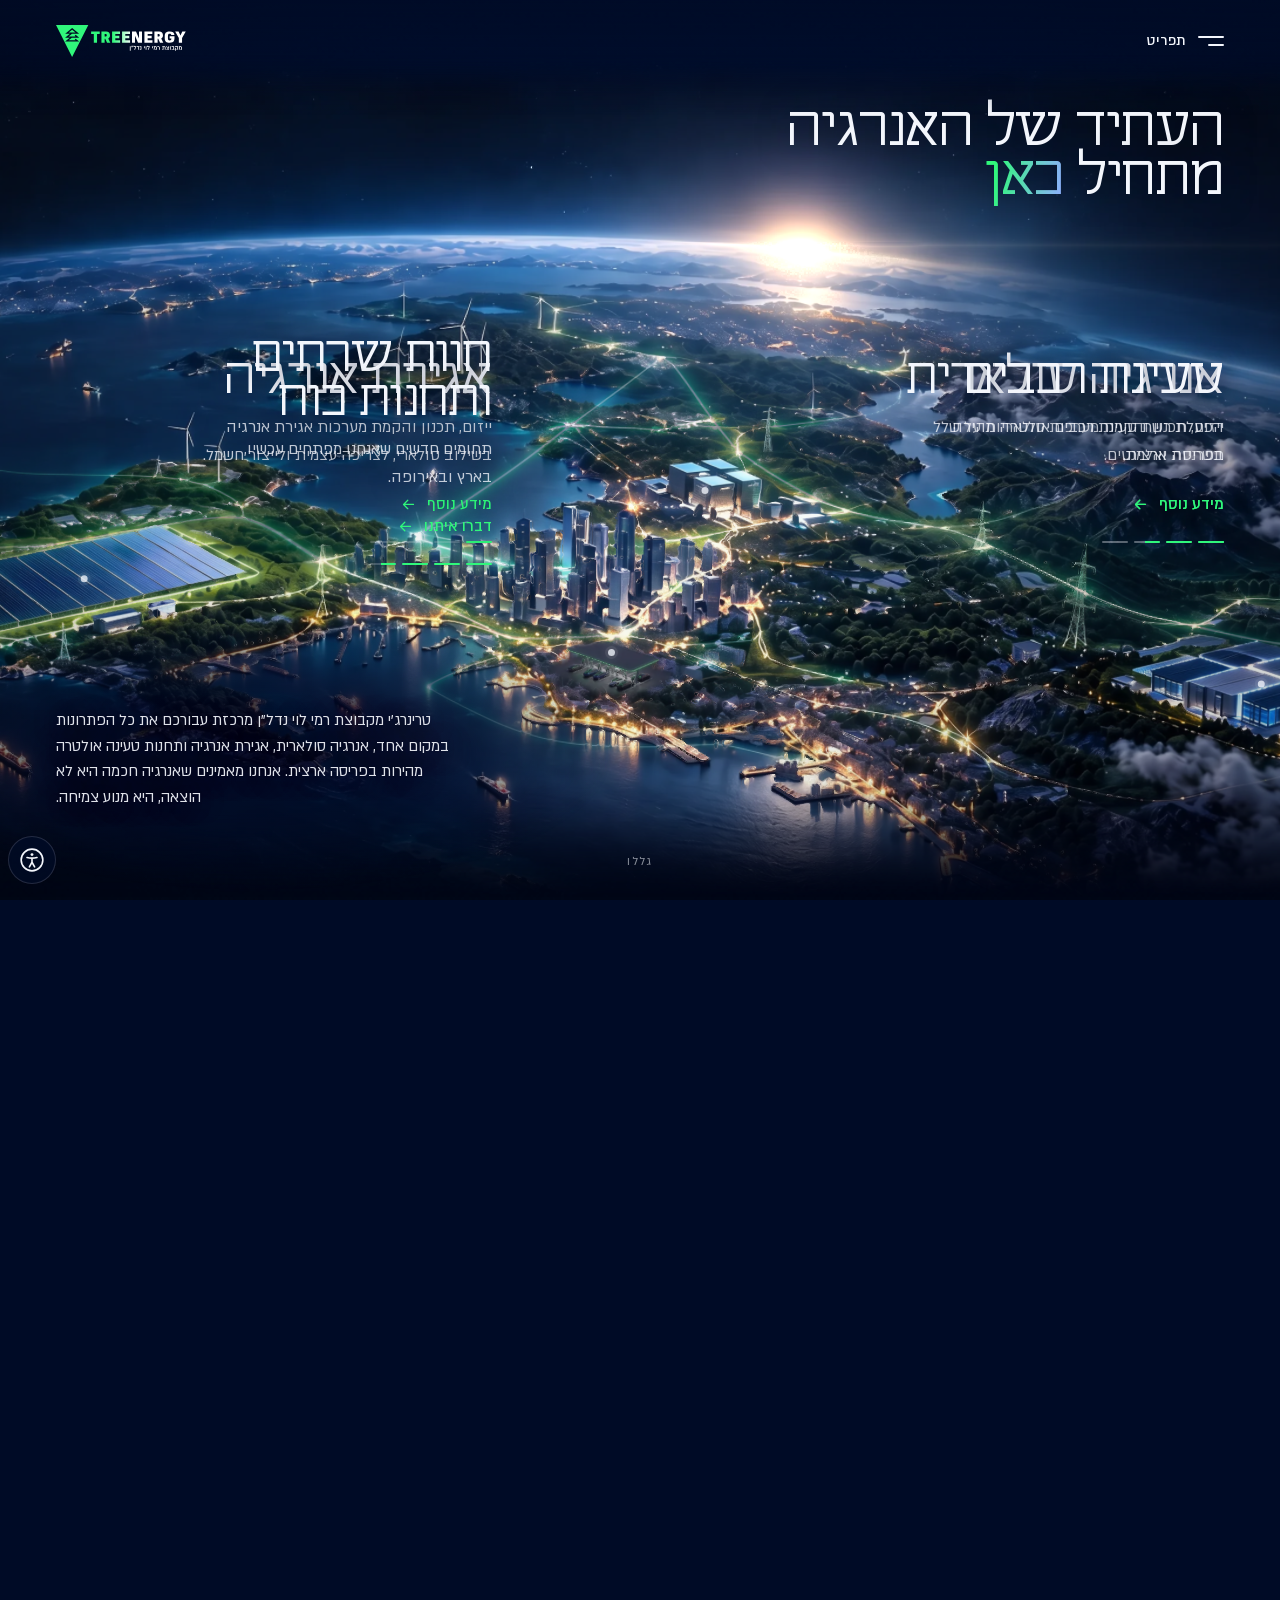
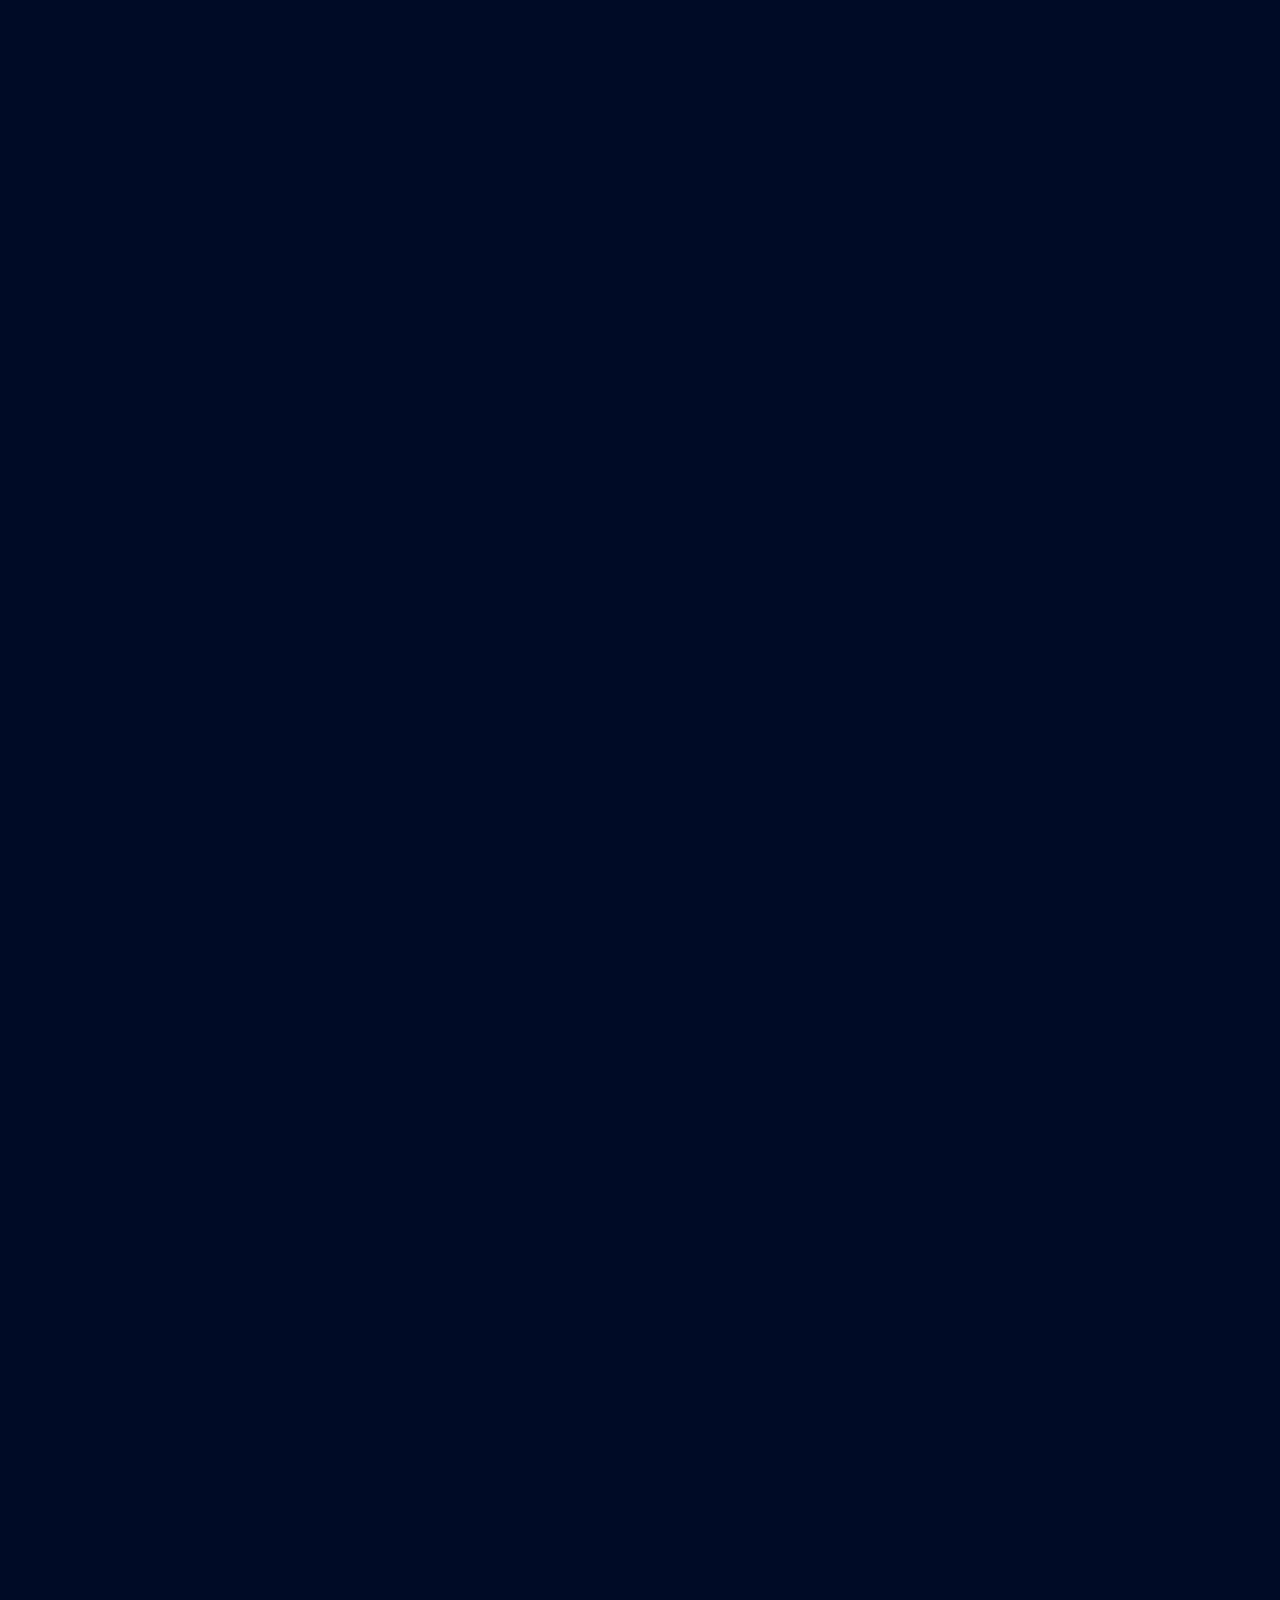
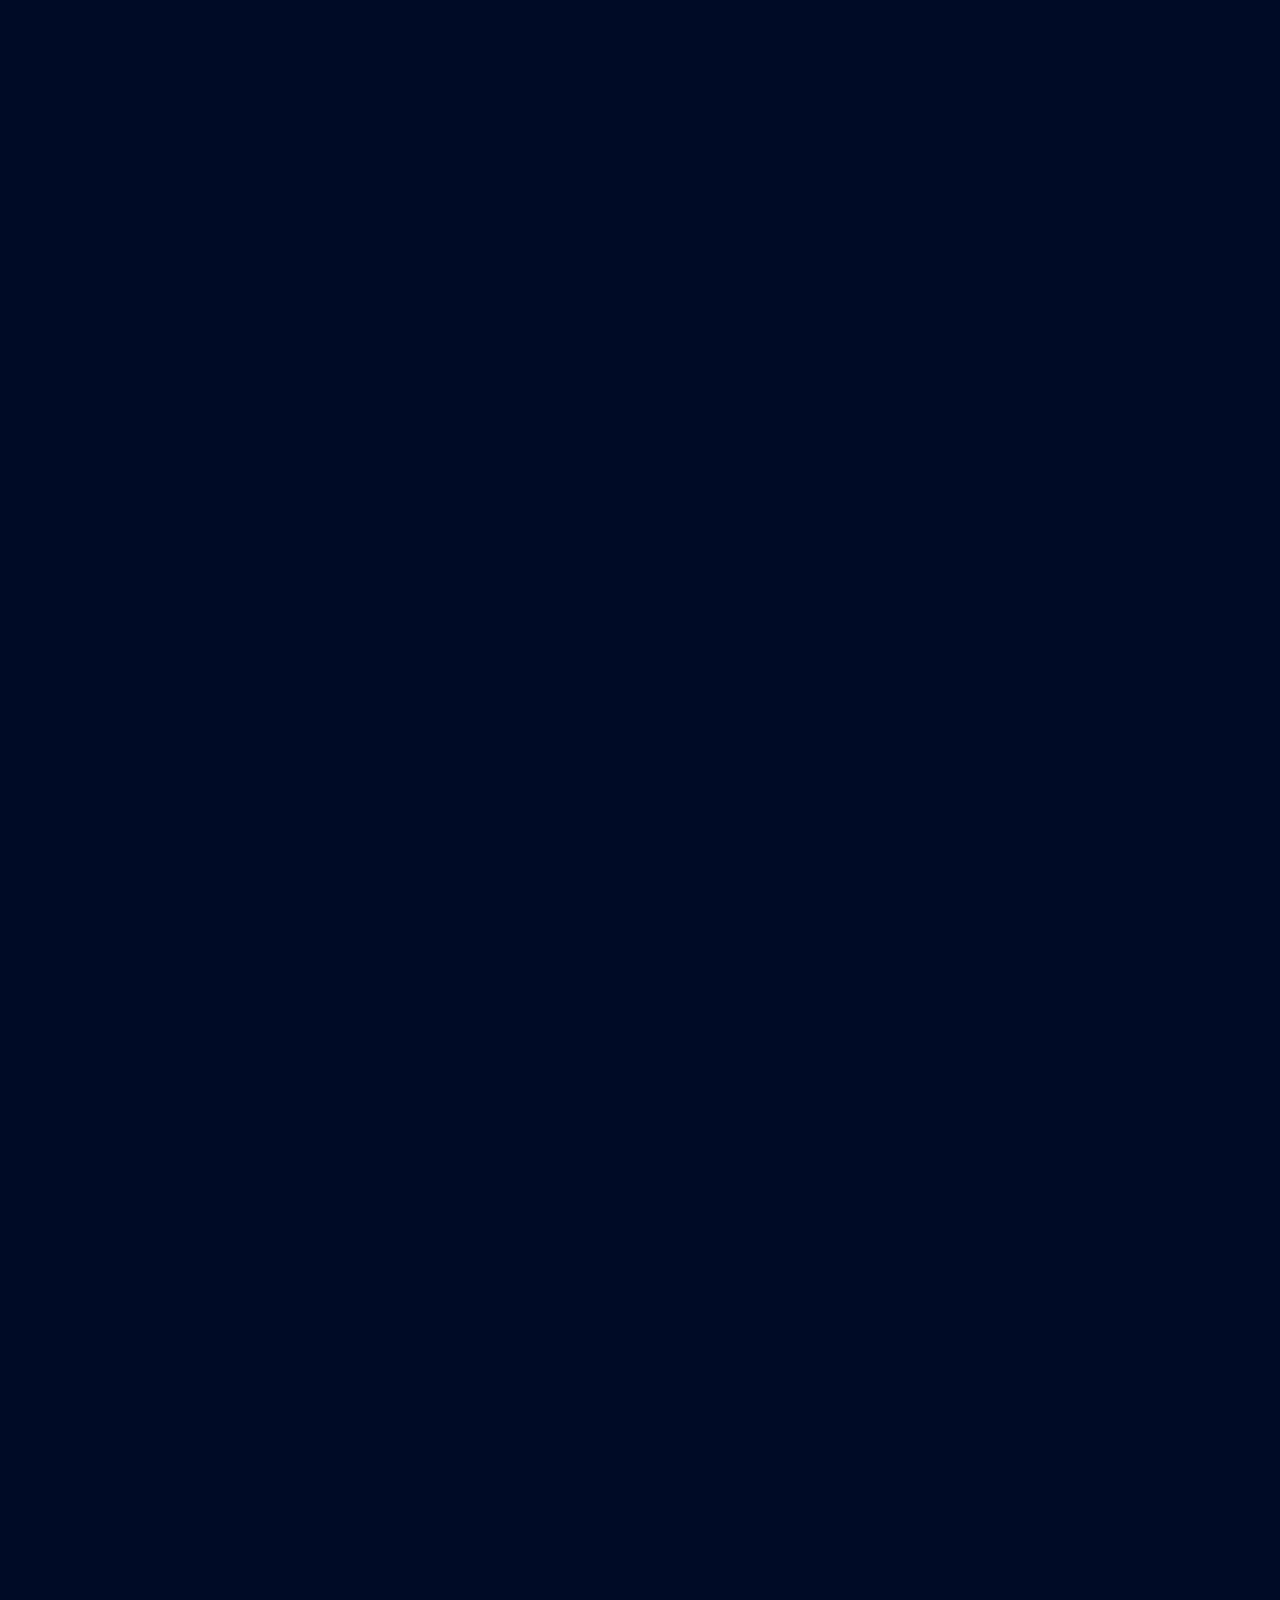
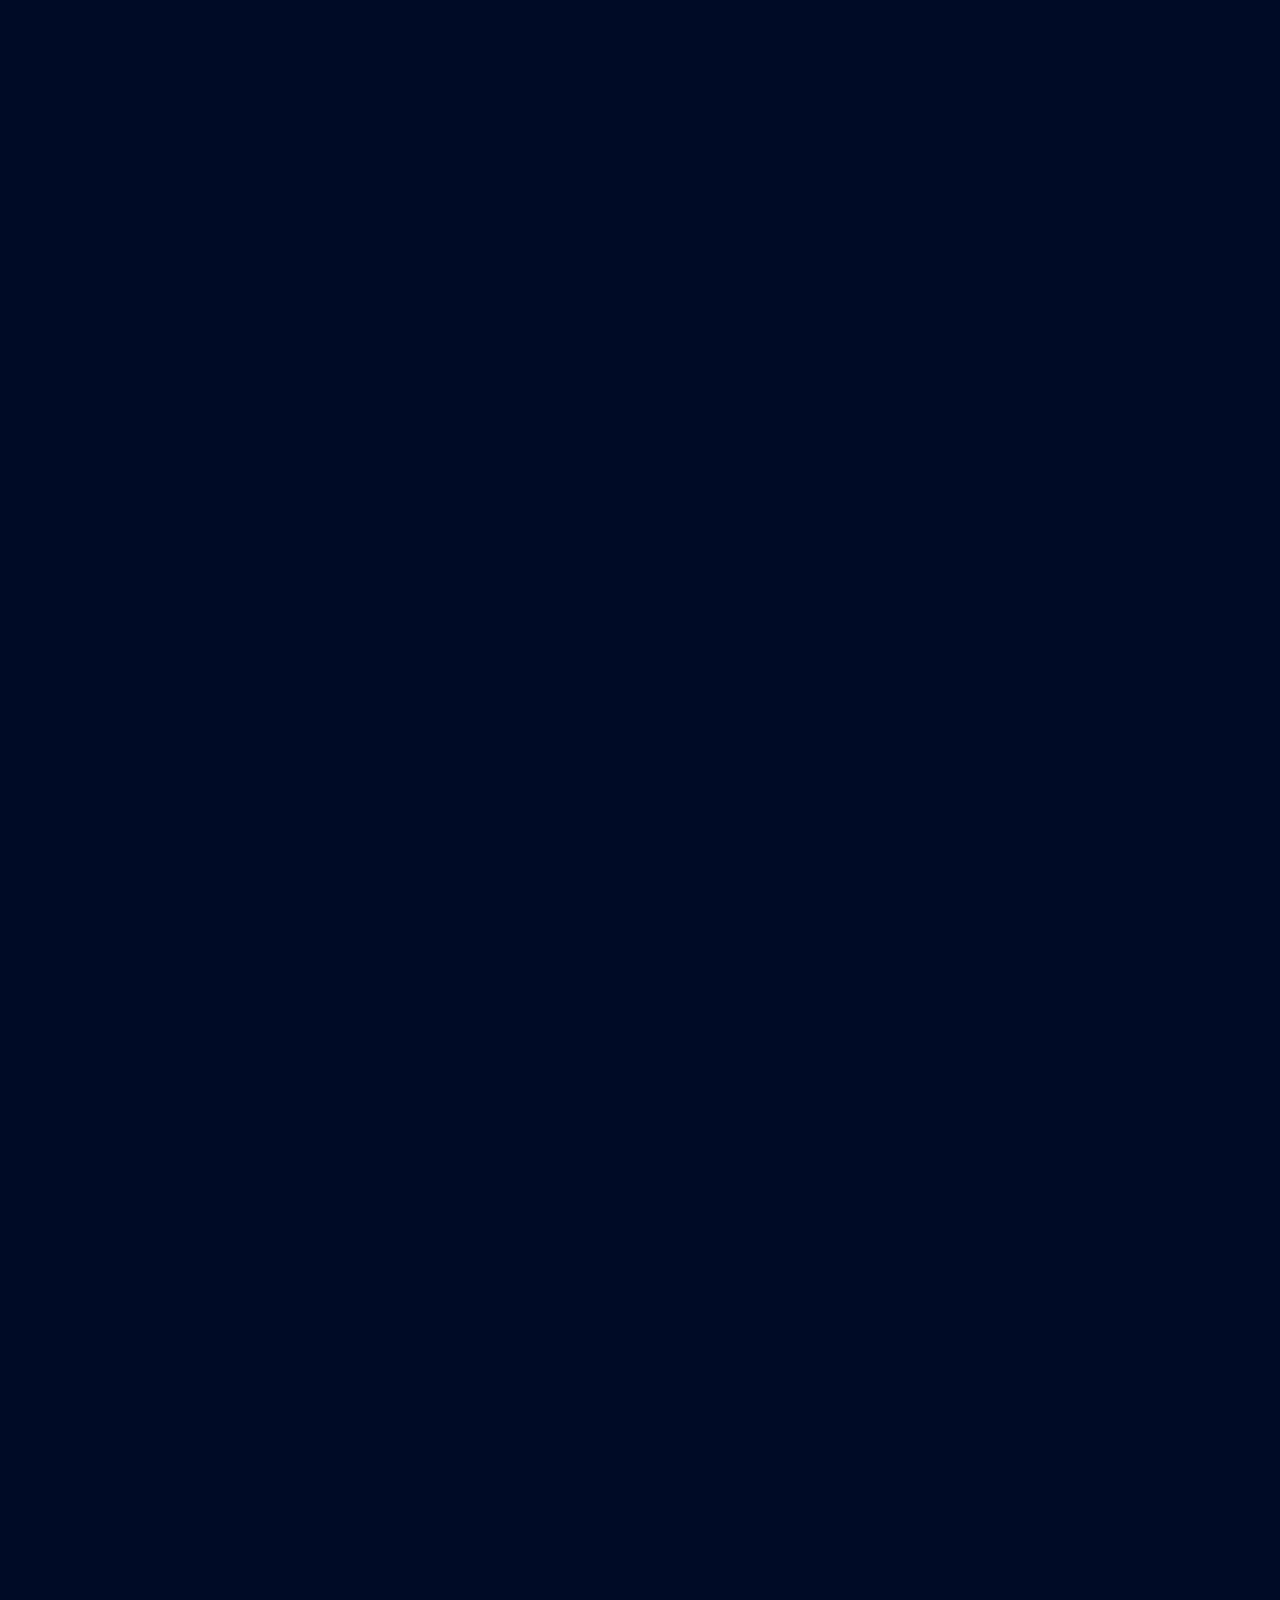
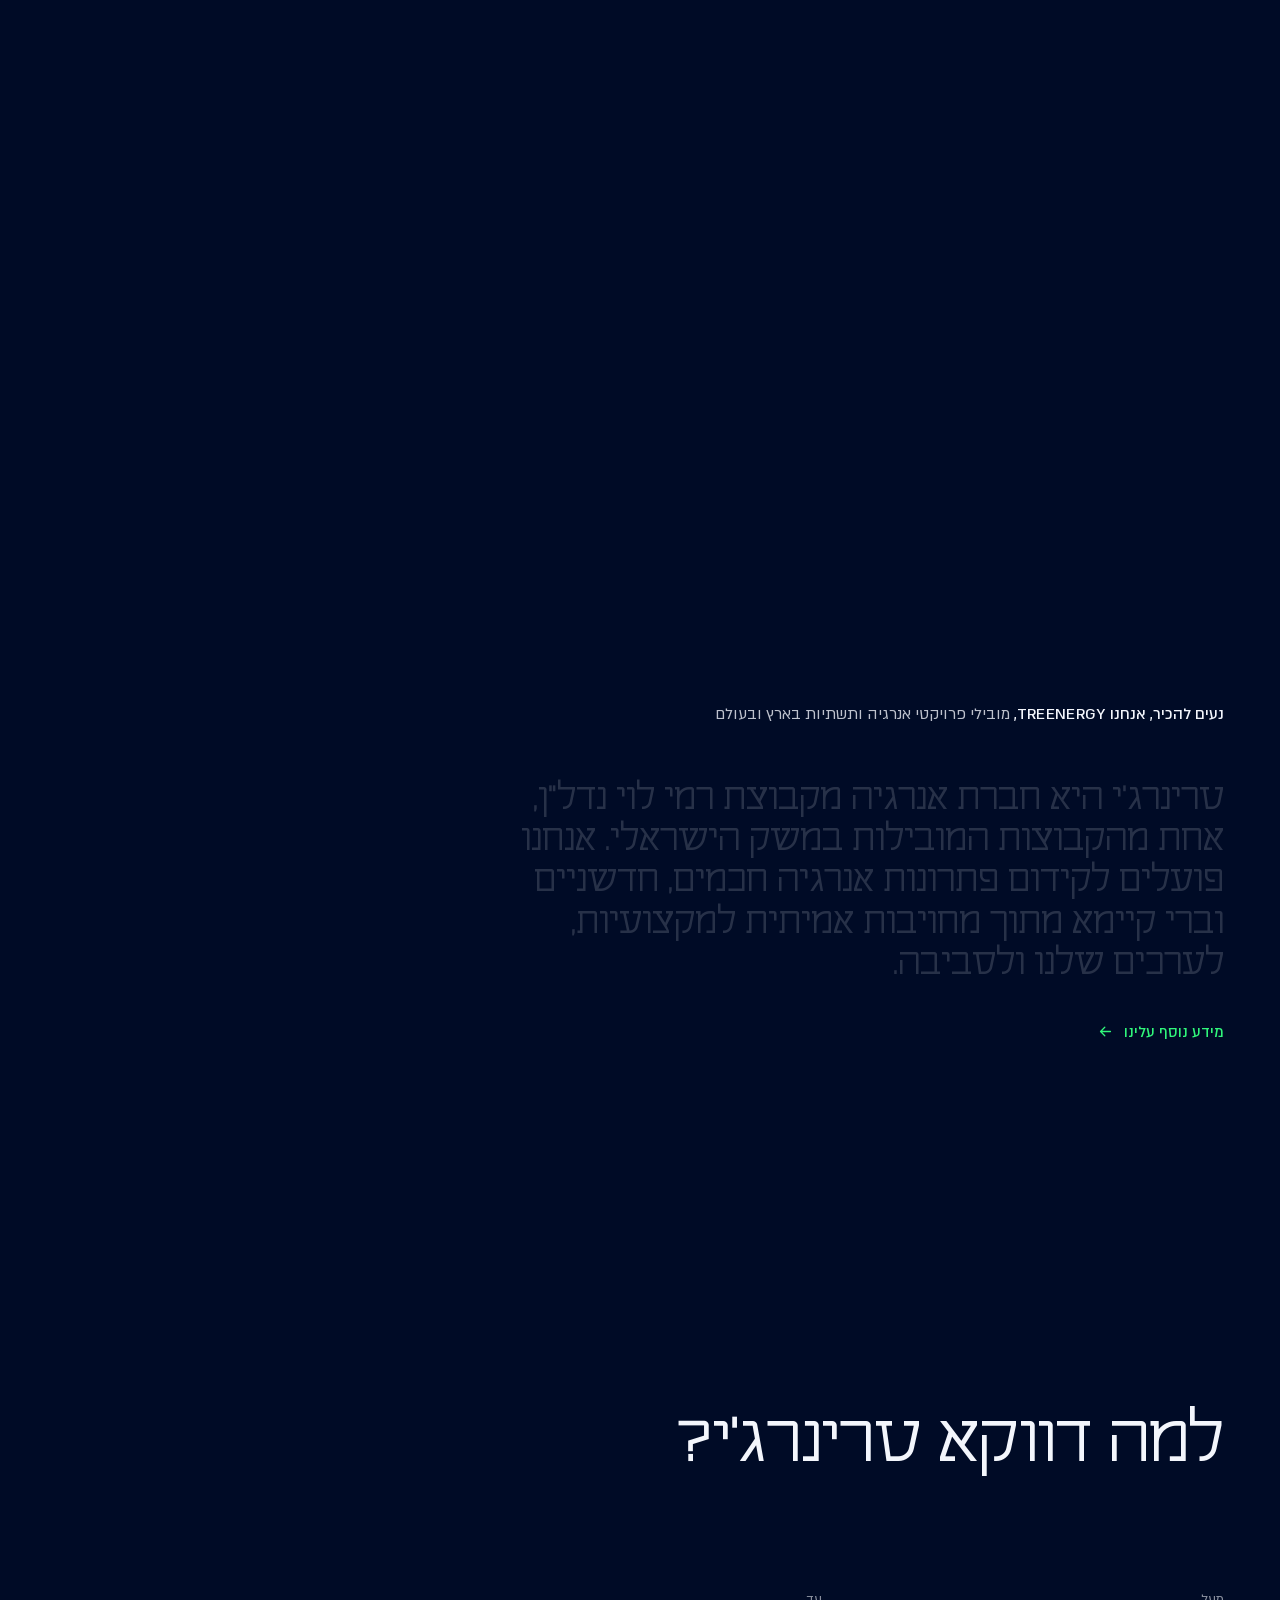
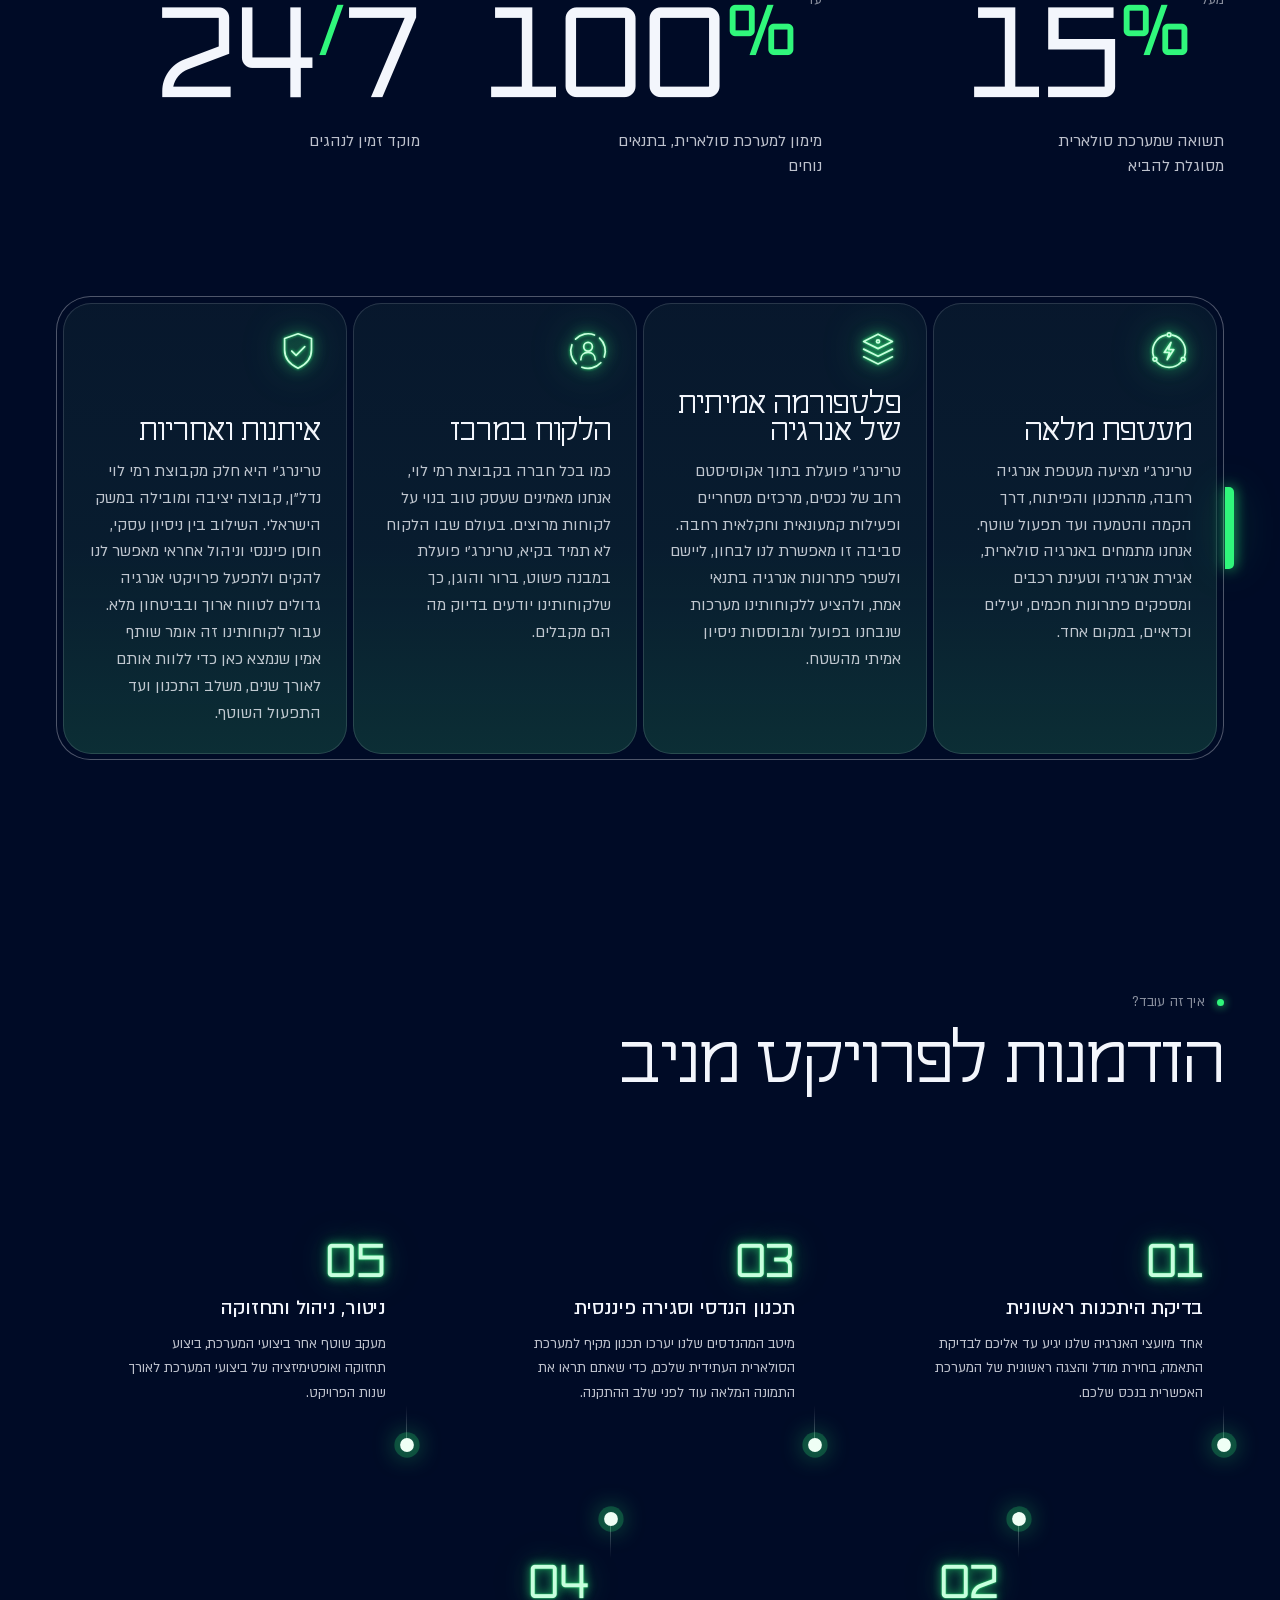
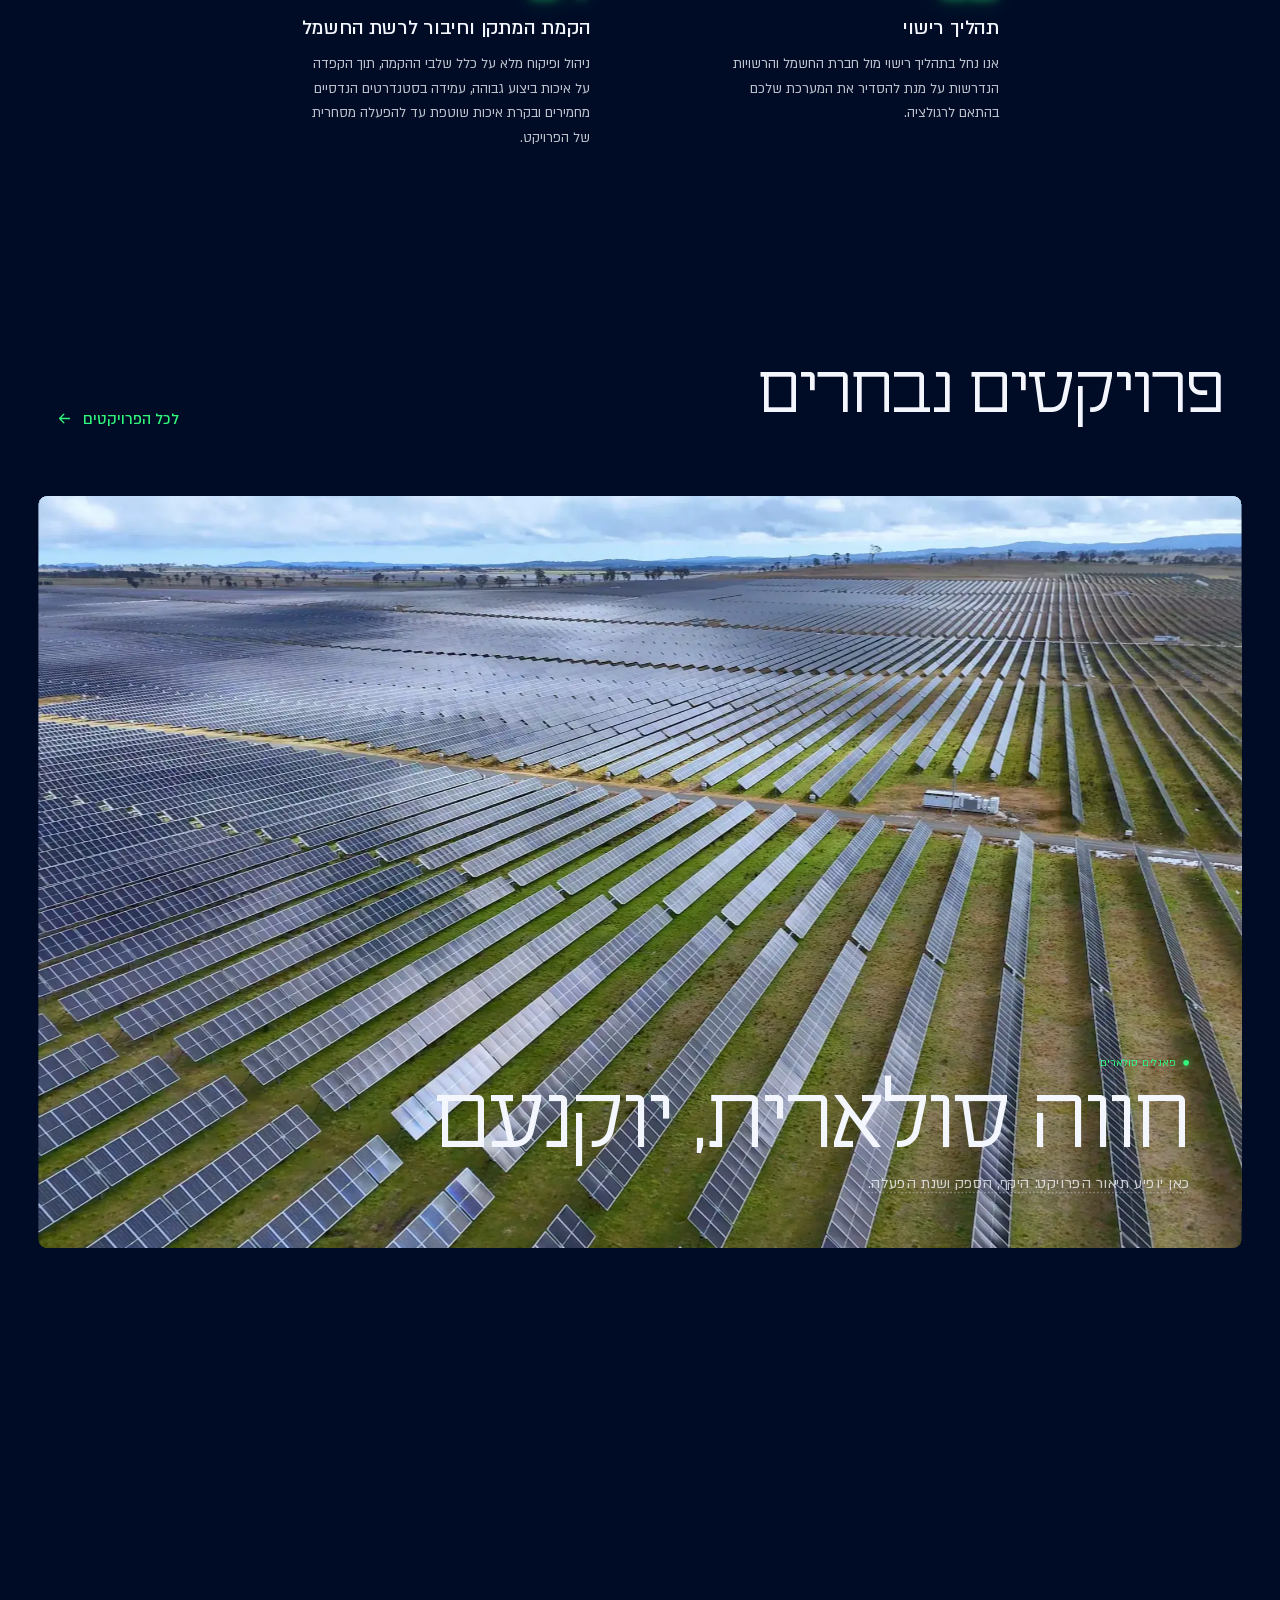
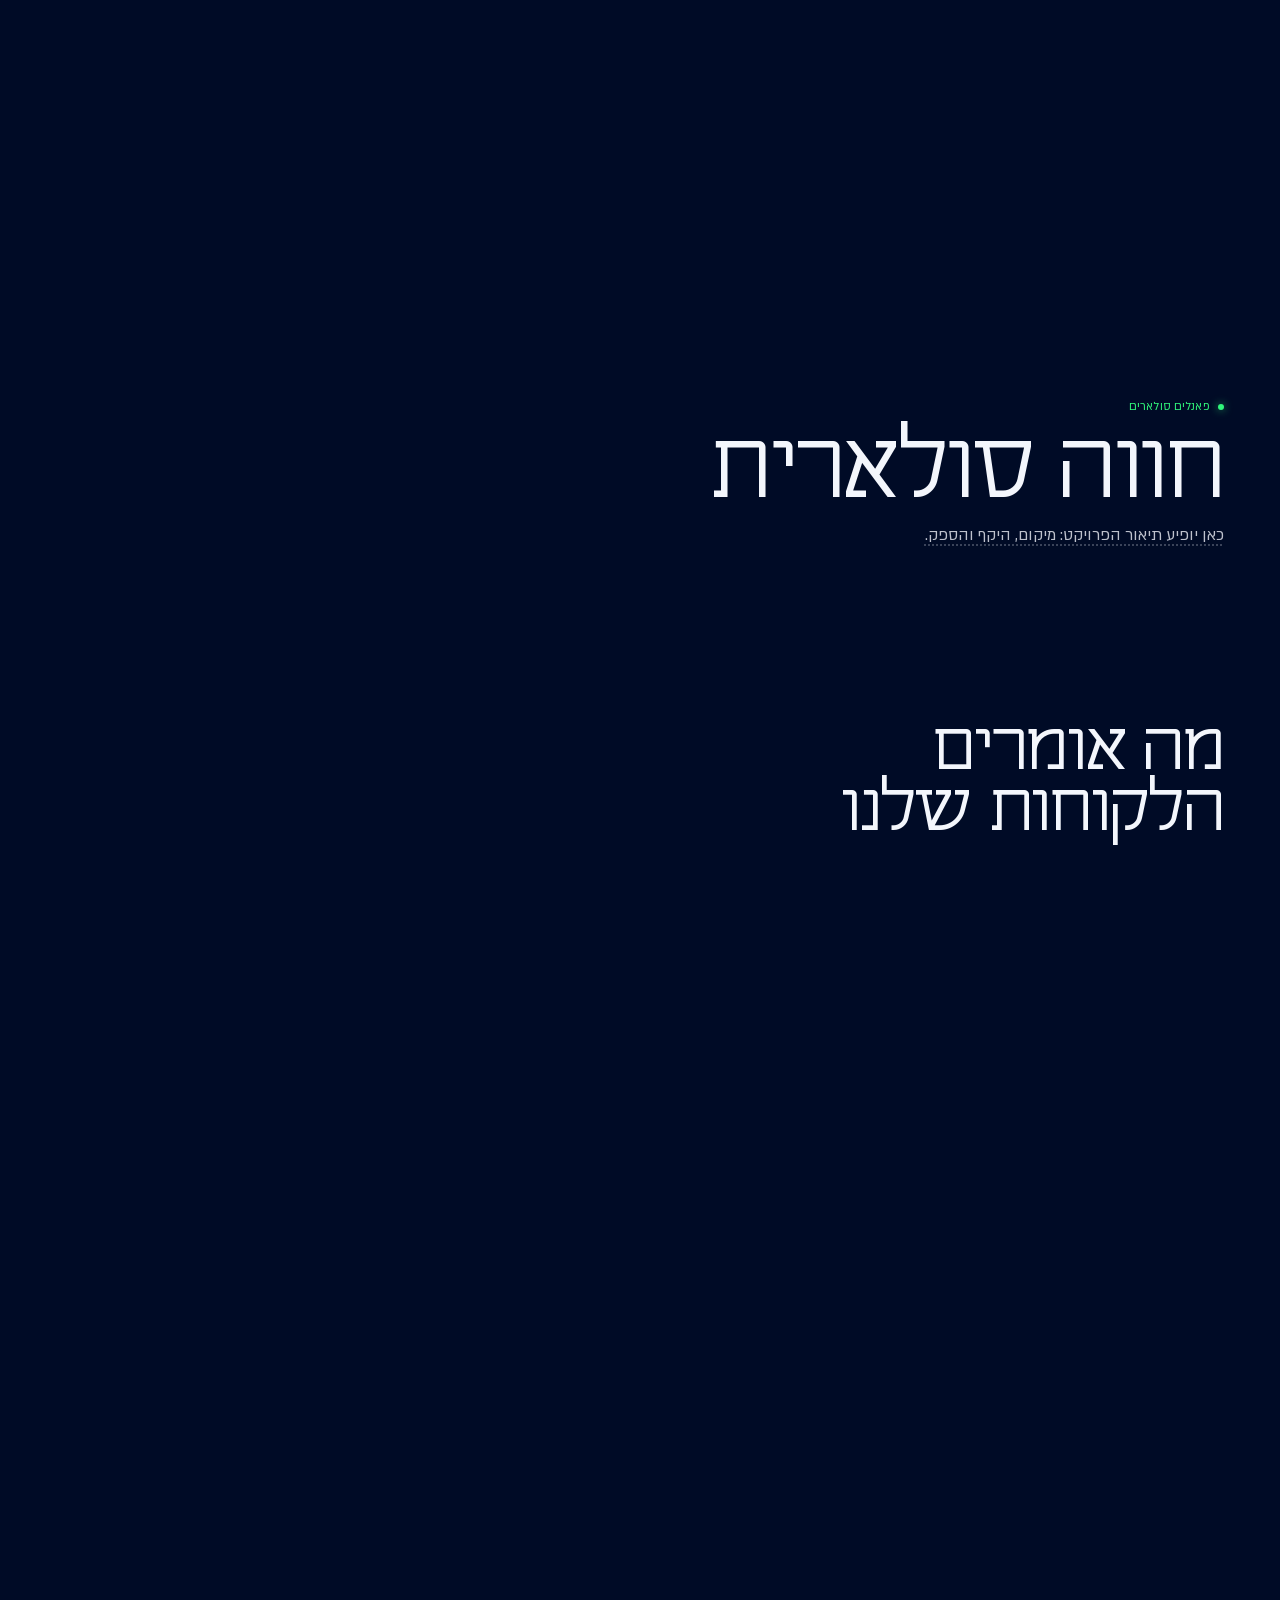
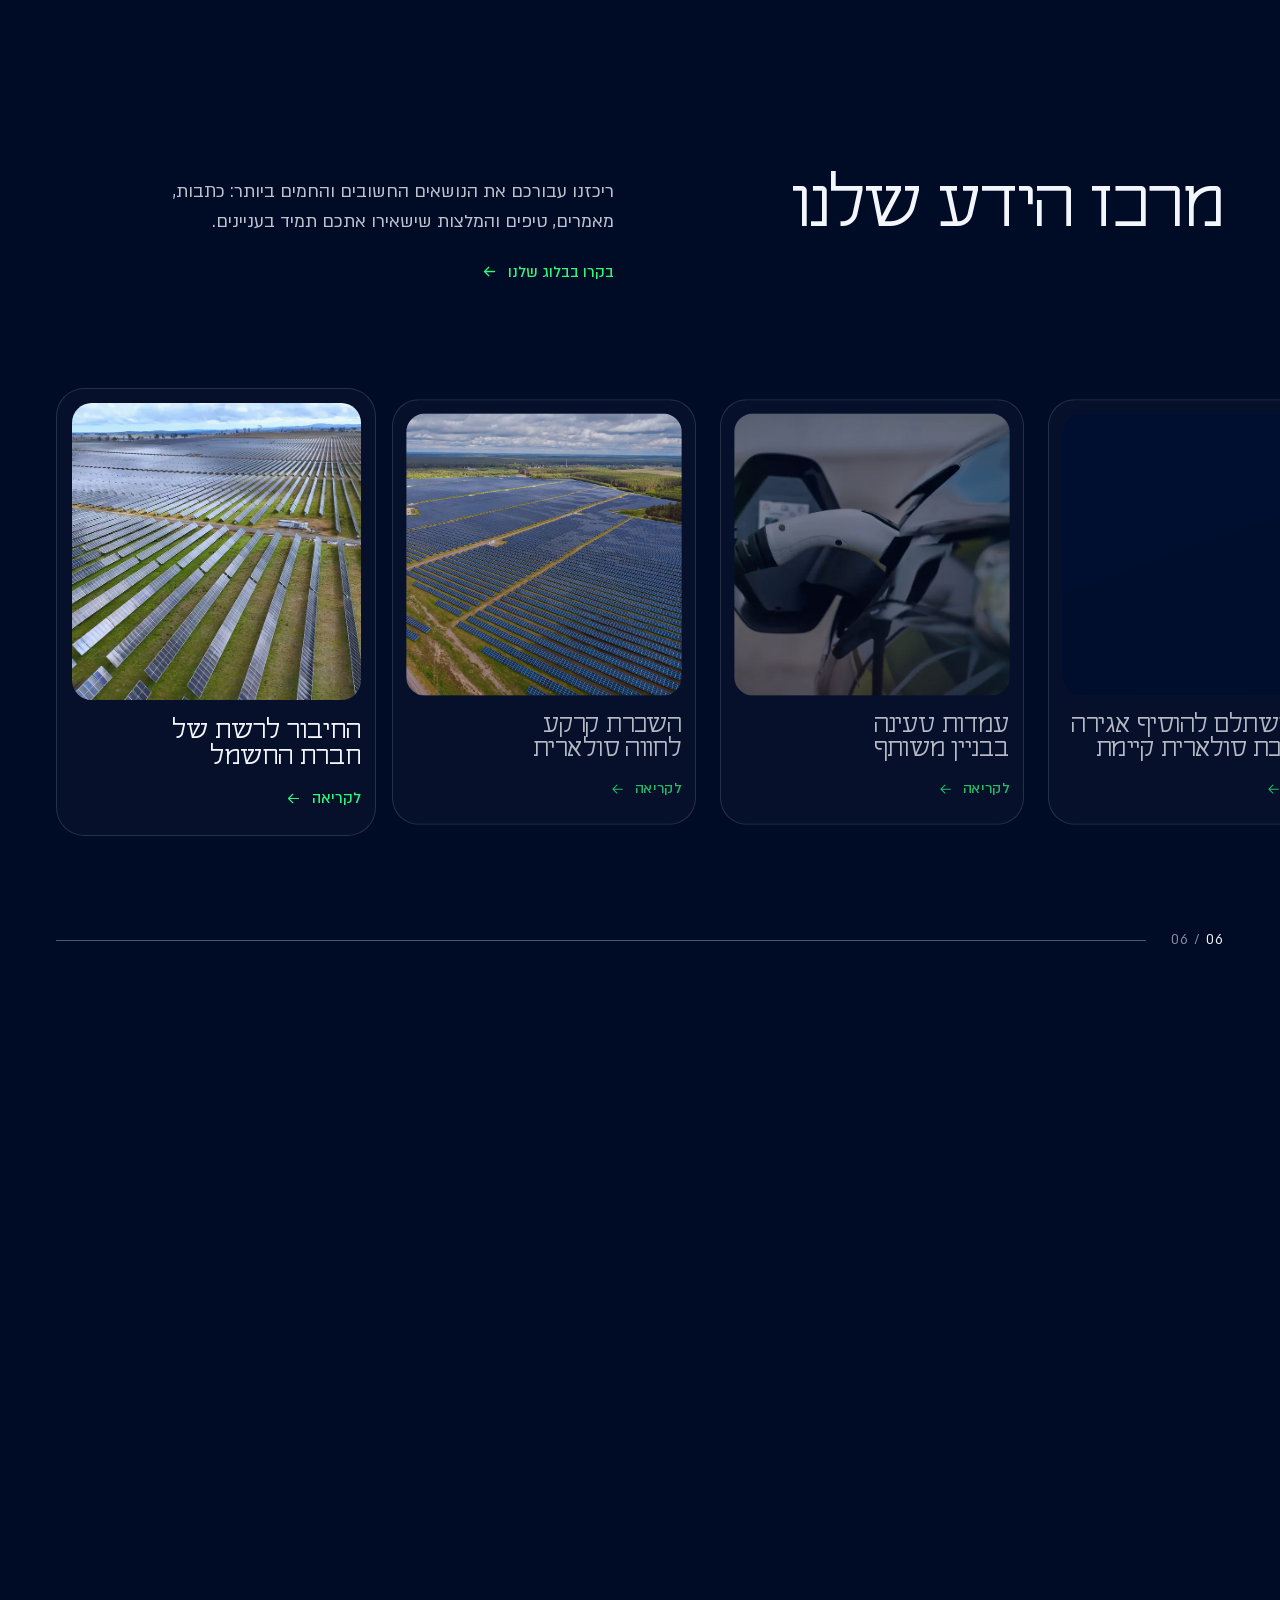
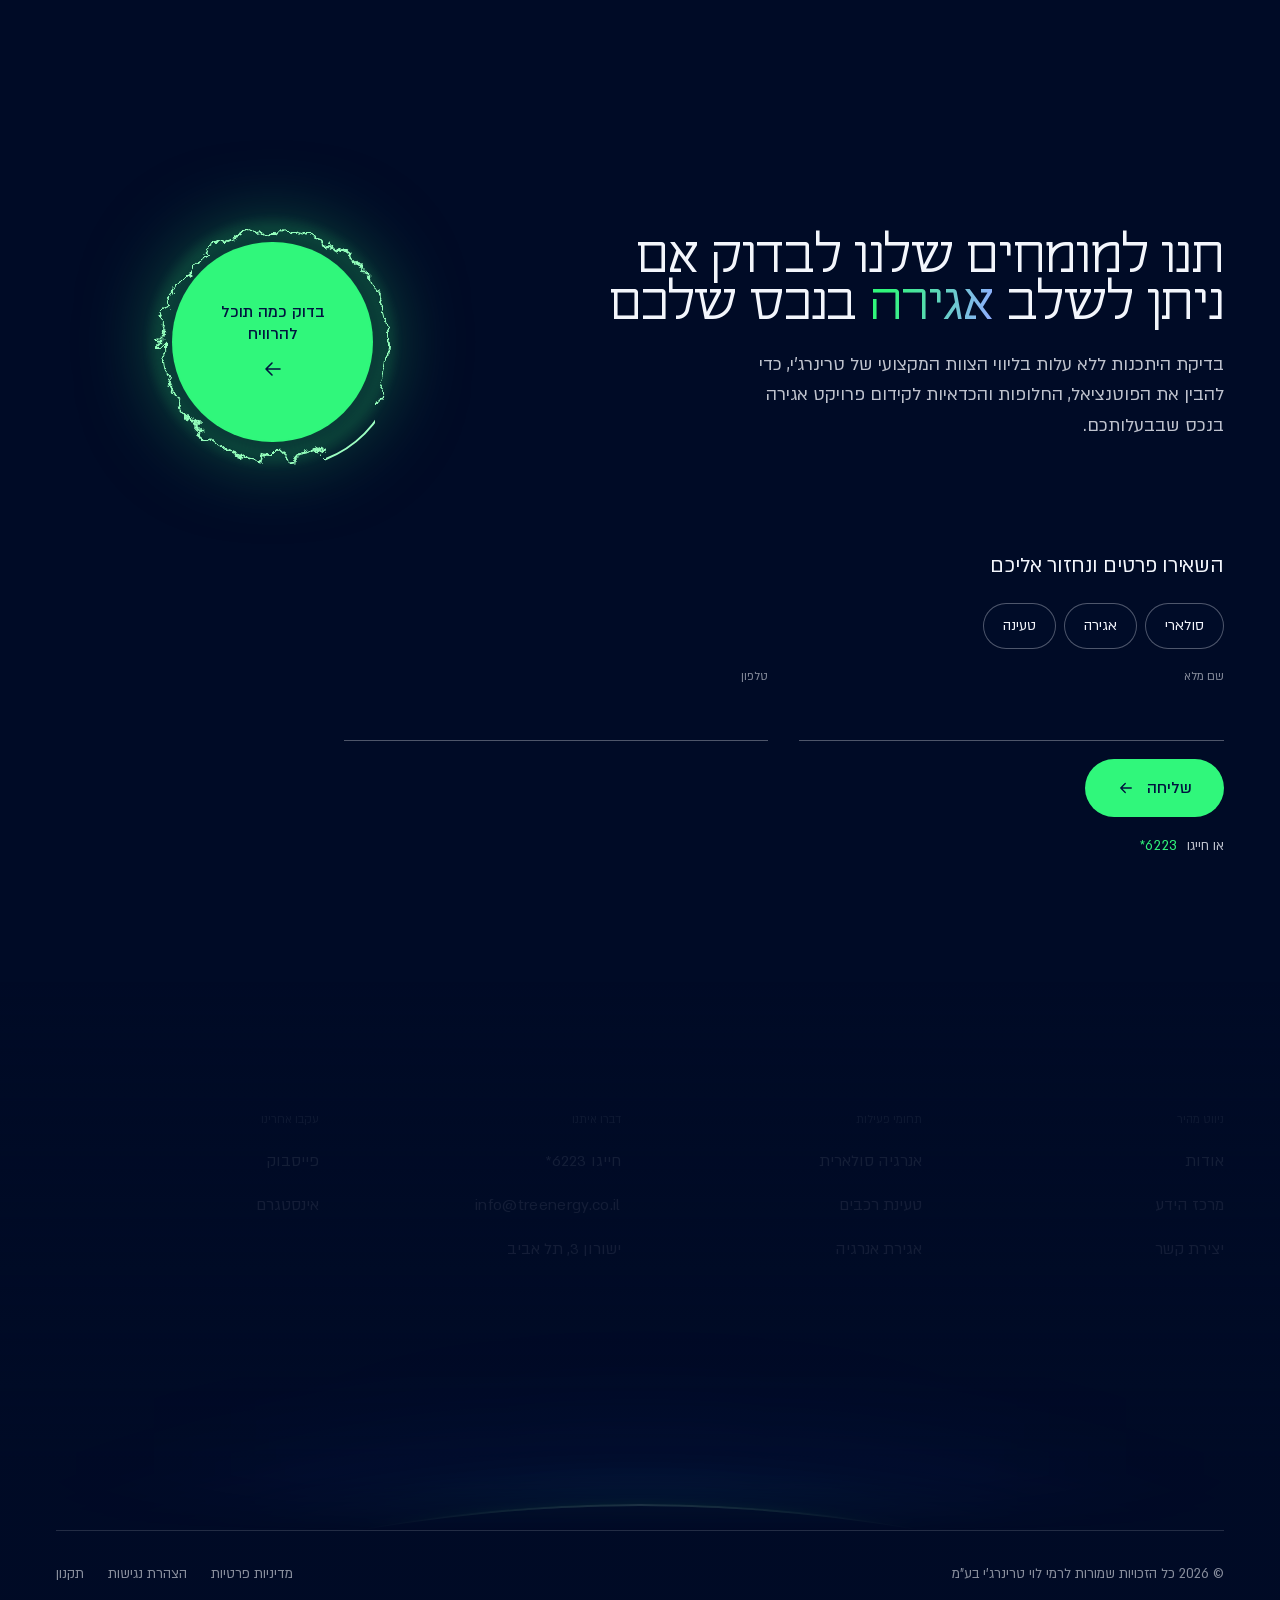
==== index.html @ 882d5977 "Charge page facelift: hero intro (screen lights, energy falls down the post and lands), tall-screen " ====
<!DOCTYPE html>
<html lang="he" dir="rtl">
<head>
<meta charset="utf-8">
<meta name="viewport" content="width=device-width, initial-scale=1, viewport-fit=cover">
<meta name="robots" content="noindex, nofollow">
<title>טרינרג'י | אנרגיה סולארית, אגירת אנרגיה וטעינת רכבים מקבוצת רמי לוי</title>
<meta name="description" content="טרינרג'י מקבוצת רמי לוי נדל&quot;ן: אנרגיה סולארית, אגירת אנרגיה ותחנות טעינה אולטרה מהירות בפריסה ארצית, במקום אחד.">
<meta name="theme-color" content="#000B26">
<link rel="icon" href="assets/brand/mark.svg" type="image/svg+xml">
<link rel="preload" href="assets/fonts/hatzor-regular.woff2" as="font" type="font/woff2" crossorigin>
<link rel="preload" href="assets/fonts/almoni-medium-aaa.woff2" as="font" type="font/woff2" crossorigin>
<link rel="preload" href="assets/fonts/almoni-regular-aaa.woff2" as="font" type="font/woff2" crossorigin>
<script>
  document.documentElement.classList.add("js");
  // the visitor's display choices (the accessibility panel) are on before the first paint; "stop motion" counts as
  // reduced motion for every script on the page
  (function (d) { var ax = {}; try { ax = JSON.parse(localStorage.getItem("tr-ax") || "{}"); } catch (e) {}
    window.__still = !!ax.still;
    ["contrast", "links", "read", "still"].forEach(function (k) { if (ax[k]) d.classList.add("ax-" + k); });
    if (ax.text) d.classList.add("ax-t" + ax.text); })(document.documentElement);
  if (!window.__still && matchMedia("(prefers-reduced-motion:no-preference)").matches) document.documentElement.classList.add("open-anim");
  if ("scrollRestoration" in history) history.scrollRestoration = "manual";
</script>
<link rel="stylesheet" href="assets/css/site.css?v=r32">
<link rel="stylesheet" href="assets/css/scene.css?v=r32">
<link rel="preload" href="assets/img/scene/wide-on.webp" as="image" media="(min-aspect-ratio:9/10)">
<link rel="preload" href="assets/img/scene/tall-on.webp" as="image" media="(max-aspect-ratio:9/10)">
<!-- the page's own files carry the round (?v=), so a visitor never gets this round's code with pieces of the last one from the cache -->
<script type="importmap">{"imports":{"./assets/js/ribbon.js":"./assets/js/ribbon.js?v=r32","./assets/js/arc-rings.js":"./assets/js/arc-rings.js?v=r32","./assets/js/sky.js":"./assets/js/sky.js?v=r32","./assets/js/scene-dom.js":"./assets/js/scene-dom.js?v=r32","./assets/js/scene-marks.js":"./assets/js/scene-marks.js?v=r32","./assets/js/scene-trail.js":"./assets/js/scene-trail.js?v=r32","./assets/js/menu-dots.js":"./assets/js/menu-dots.js?v=r32"}}</script>
<script defer src="vendor/gsap/gsap.min.js"></script>
<script defer src="vendor/gsap/SplitText.min.js"></script>
<script defer src="vendor/lenis/lenis.min.js"></script>
<script type="module" src="assets/js/site.js?v=r32"></script>
<script type="module" src="assets/js/scene.js?v=r32"></script>
</head>
<body>
<!-- the living night: one field behind the whole page -->
<canvas id="sky" aria-hidden="true"></canvas>
<a class="hskip" href="#main">דלג לתוכן</a>

<!-- header: the power line. Menu on the start side, logo on the end side, and between them a wire whose nodes are the
     stations of this page; it charges as the page is travelled and, once the page moves, climbs to the top edge -->
<header class="hd" id="hd">
  <div class="hd-start">
    <button class="mn-btn" type="button" aria-expanded="false" aria-controls="mn"><span class="mn-ic" aria-hidden="true"><i></i><i></i></span><span class="mn-lbl">תפריט</span></button>
  </div>
  <nav class="hd-rail" aria-label="המסע בעמוד">
    <span class="hd-wire" aria-hidden="true"><i class="hd-fill"></i></span>
    <a class="hd-node" href="#dom-solar"><i aria-hidden="true"></i><span>סולארי</span></a>
    <a class="hd-node" href="#dom-storage"><i aria-hidden="true"></i><span>אגירה</span></a>
    <a class="hd-node" href="#dom-charge"><i aria-hidden="true"></i><span>טעינה</span></a>
    <a class="hd-node" href="#about"><i aria-hidden="true"></i><span>אודות</span></a>
    <a class="hd-node" href="#knowledge"><i aria-hidden="true"></i><span>מרכז ידע</span></a>
    <a class="hd-node" href="#contact"><i aria-hidden="true"></i><span>צור קשר</span></a>
  </nav>
  <div class="hd-end">
    <a class="hd-cta" href="#contact">כמה תוכל להרוויח</a>
    <a class="hd-tel" href="tel:*6223" aria-label="חייגו 6223*"><svg viewBox="0 0 24 24" fill="none" stroke="currentColor" stroke-width="1.6" stroke-linecap="round" stroke-linejoin="round" aria-hidden="true"><path d="M5 4h4l2 5-2.5 1.5a11 11 0 0 0 5 5L15 13l5 2v4a2 2 0 0 1-2 2A16 16 0 0 1 3 6a2 2 0 0 1 2-2"/></svg></a>
    <a class="hd-logo" href="#top"><img src="assets/brand/logo-on-dark.svg" alt="טרינרג'י, לעמוד הבית" width="507" height="125"></a>
  </div>
</header>

<!-- the menu: a quiet room. The night closes over the page and the list rises line by line on hairlines -->
<div class="mn" id="mn" role="dialog" aria-modal="true" aria-label="תפריט">
  <div class="mn-bg" aria-hidden="true"></div>
  <div class="mn-in">
    <div class="mn-top">
      <button class="mn-close" type="button"><span class="mn-x" aria-hidden="true"><i></i><i></i></span><span class="mn-lbl">סגירה</span></button>
      <img class="mn-logo" src="assets/brand/logo-on-dark.svg" alt="" width="507" height="125">
    </div>
    <nav class="mn-nav" aria-label="ניווט ראשי">
      <ol class="mn-list">
        <li class="mn-it"><a href="solar.html"><span class="mn-t">אנרגיה סולארית</span></a></li>
        <li class="mn-it"><a href="charge.html"><span class="mn-t">טעינת רכבים</span></a></li>
        <li class="mn-it"><a href="storage.html"><span class="mn-t">אגירת אנרגיה</span></a></li>
        <li class="mn-it"><a href="about.html"><span class="mn-t">אודות</span></a></li>
        <li class="mn-it"><a href="knowledge.html"><span class="mn-t">מרכז הידע</span></a></li>
        <li class="mn-it"><a href="contact.html"><span class="mn-t">יצירת קשר</span></a></li>
      </ol>
    </nav>
    <!-- the Earth of the opening, turned to the item the visitor points at (the list is the way for the keyboard and for
         screen readers, so the Earth is hidden from them) -->
    <div class="mn-ball" aria-hidden="true"><canvas class="gl-canvas"></canvas></div>
    <!-- one way on besides the list (round 5: "simplify it") -->
    <div class="mn-side">
      <div class="mn-contact">
        <a class="mn-tel" href="tel:*6223"><svg viewBox="0 0 24 24" fill="none" stroke="currentColor" stroke-width="1.6" stroke-linecap="round" stroke-linejoin="round" aria-hidden="true"><path d="M5 4h4l2 5-2.5 1.5a11 11 0 0 0 5 5L15 13l5 2v4a2 2 0 0 1-2 2A16 16 0 0 1 3 6a2 2 0 0 1 2-2"/></svg>חייגו <span class="num">6223*</span></a>
      </div>
    </div>
  </div>
</div>

<main id="main">

<!-- the opening: Daniel's picture as a living scene. The scroll takes the camera from place to place in it, and each
   place's words open beside it (they take the place of the domains section, which follows for a visitor the tour
   can't run for). The opening's way on is the header's, once the page moves -->
<section class="lb" id="top" aria-labelledby="lb-h" data-cta-origin>
  <div class="lb-stage">
    <!-- the scene: the picture with the network off and on, lit live -->
    <canvas class="lb-scene" aria-hidden="true"></canvas>
    <img class="lb-still" alt="" aria-hidden="true">
    <script>/* the still holds the preloaded picture of this screen's shape (tall under 9:10, as scene.js picks), so the scene finds it in memory (round 7) */document.querySelector(".lb-still").src = "assets/img/scene/" + (innerWidth / innerHeight < 0.9 ? "tall" : "wide") + "-on.webp";</script>
    <h1 id="lb-h" class="lb-h"><span>העתיד של האנרגיה</span><span>מתחיל <span class="gword">כאן</span></span></h1>
    <!-- the title on the Earth's rim: scene.js writes its arcs round the planet's centre and
         cuts the foot of its letters at the planet's edge -->
    <svg class="lb-tw" aria-hidden="true" focusable="false"><defs><linearGradient id="lb-tw-g" gradientUnits="userSpaceOnUse"><stop offset=".15" style="stop-color:var(--accent)"/><stop offset=".95" style="stop-color:var(--tint)"/></linearGradient><path id="lb-tw-p0"/><path id="lb-tw-p1"/></defs><text><textPath href="#lb-tw-p0" startOffset="50%" text-anchor="middle"></textPath></text><text><textPath href="#lb-tw-p1" startOffset="50%" text-anchor="middle"></textPath></text></svg>
    <!-- the client's own words from the Word file (5.11.2026), under the title, on its side -->
    <p class="lb-sub">טרינרג'י מקבוצת רמי לוי נדל"ן מרכזת עבורכם את כל הפתרונות במקום אחד, אנרגיה סולארית, אגירת אנרגיה ותחנות טעינה אולטרה מהירות בפריסה ארצית. אנחנו מאמינים שאנרגיה חכמה היא לא הוצאה, היא מנוע צמיחה.</p>
    <!-- the places in the scene: the one pointed at shows its name, and a click takes the tour there -->
    <div class="lb-pins">
      <a class="lb-pin" href="#dom-solar" data-k="sol"><i></i><span class="lb-card"><b>אנרגיה סולארית</b><svg viewBox="0 0 24 24" fill="none" stroke="currentColor" stroke-width="1.8" stroke-linecap="round" stroke-linejoin="round" aria-hidden="true"><path d="M19 12H5M11 6l-6 6 6 6"/></svg></span></a>
      <a class="lb-pin" href="#dom-storage" data-k="sto"><i></i><span class="lb-card"><b>אגירת אנרגיה</b><svg viewBox="0 0 24 24" fill="none" stroke="currentColor" stroke-width="1.8" stroke-linecap="round" stroke-linejoin="round" aria-hidden="true"><path d="M19 12H5M11 6l-6 6 6 6"/></svg></span></a>
      <a class="lb-pin" href="#dom-charge" data-k="chg"><i></i><span class="lb-card"><b>טעינת רכבים</b><svg viewBox="0 0 24 24" fill="none" stroke="currentColor" stroke-width="1.8" stroke-linecap="round" stroke-linejoin="round" aria-hidden="true"><path d="M19 12H5M11 6l-6 6 6 6"/></svg></span></a>
      <a class="lb-pin" href="#contact" data-k="srv"><i></i><span class="lb-card"><b>חוות שרתים ותחנות כוח</b><svg viewBox="0 0 24 24" fill="none" stroke="currentColor" stroke-width="1.8" stroke-linecap="round" stroke-linejoin="round" aria-hidden="true"><path d="M19 12H5M11 6l-6 6 6 6"/></svg></span></a>
    </div>
    <!-- the tour: the camera stops at each place; the scene thins out on the side across from it and its words open there -->
    <div class="lb-tour">
      <svg class="lb-marks" aria-hidden="true"></svg>
      <article class="lb-stop" data-k="sol" aria-labelledby="st-sol-h">
        <h2 id="st-sol-h">אנרגיה סולארית</h2>
        <p class="lb-stop-p">ייזום, תכנון והקמת מערכות סולאריות על שלל תשתיות ואלמנטים.</p>
        <a class="lnk" href="solar.html">מידע נוסף<span class="sr"> על אנרגיה סולארית</span><svg viewBox="0 0 24 24" fill="none" stroke="currentColor" stroke-width="1.8" stroke-linecap="round" stroke-linejoin="round" aria-hidden="true"><path d="M19 12H5M11 6l-6 6 6 6"/></svg></a>
        <ol class="lb-ticks" aria-hidden="true"><li class="now"></li><li></li><li></li><li></li></ol>
      </article>
      <article class="lb-stop" data-k="sto" aria-labelledby="st-sto-h">
        <h2 id="st-sto-h">אגירת אנרגיה</h2>
        <p class="lb-stop-p">ייזום, תכנון והקמת מערכות אגירת אנרגיה בשילוב סולארי, לצריכה עצמית ולייצור חשמל.</p>
        <a class="lnk" href="storage.html">מידע נוסף<span class="sr"> על אגירת אנרגיה</span><svg viewBox="0 0 24 24" fill="none" stroke="currentColor" stroke-width="1.8" stroke-linecap="round" stroke-linejoin="round" aria-hidden="true"><path d="M19 12H5M11 6l-6 6 6 6"/></svg></a>
        <ol class="lb-ticks" aria-hidden="true"><li class="done"></li><li class="now"></li><li></li><li></li></ol>
      </article>
      <article class="lb-stop" data-k="chg" aria-labelledby="st-chg-h">
        <h2 id="st-chg-h">טעינת רכבים</h2>
        <p class="lb-stop-p">הפעלת רשת טעינת רכבים אולטרה מהירה בפריסה ארצית.</p>
        <a class="lnk" href="charge.html">מידע נוסף<span class="sr"> על טעינת רכבים</span><svg viewBox="0 0 24 24" fill="none" stroke="currentColor" stroke-width="1.8" stroke-linecap="round" stroke-linejoin="round" aria-hidden="true"><path d="M19 12H5M11 6l-6 6 6 6"/></svg></a>
        <ol class="lb-ticks" aria-hidden="true"><li class="done"></li><li class="done"></li><li class="now"></li><li></li></ol>
      </article>
      <article class="lb-stop" data-k="srv" aria-labelledby="st-srv-h">
        <h2 id="st-srv-h">חוות שרתים ותחנות כוח</h2>
        <p class="lb-stop-p">תחומים חדשים שאנחנו מפתחים עכשיו, בארץ ובאירופה.</p>
        <a class="lnk" href="#contact">דברו איתנו<span class="sr"> על חוות שרתים ותחנות כוח</span><svg viewBox="0 0 24 24" fill="none" stroke="currentColor" stroke-width="1.8" stroke-linecap="round" stroke-linejoin="round" aria-hidden="true"><path d="M19 12H5M11 6l-6 6 6 6"/></svg></a>
        <ol class="lb-ticks" aria-hidden="true"><li class="done"></li><li class="done"></li><li class="done"></li><li class="now"></li></ol>
      </article>
    </div>
    <p class="lb-cue" aria-hidden="true"><span>גללו</span></p>
  </div>
</section>

<!-- domains: shown only where the tour can't run (no WebGL, or motion stopped); the trail draws each domain's sign as
     it passes through it, then leaves by the side -->
<section class="dom" id="domains" data-axis="start" aria-labelledby="dom-h">
  <svg class="dom-trail"></svg>
  <header class="dom-head rv-wait">
    <h2 id="dom-h" class="rv" data-drift="50">תחומי הפעילות שלנו</h2>
    <p class="dom-lead rv">טרינרג'י מקבוצת רמי לוי נדל"ן מרכזת עבורכם את כל הפתרונות במקום אחד: אנרגיה סולארית, אגירת אנרגיה ותחנות טעינה אולטרה מהירות בפריסה ארצית. אנחנו מאמינים שאנרגיה חכמה היא לא הוצאה, היא מנוע צמיחה.</p>
  </header>

  <article class="scene s1 rv-wait" id="dom-solar" aria-labelledby="dom-solar-h">
    <div class="sc-copy">
      <h3 class="rv" id="dom-solar-h">אנרגיה סולארית</h3>
      <p class="rv">ייזום, תכנון והקמת מערכות סולאריות על שלל תשתיות ואלמנטים.</p>
      <a class="lnk rv" href="solar.html">מידע נוסף<span class="sr"> על אנרגיה סולארית</span><svg viewBox="0 0 24 24" fill="none" stroke="currentColor" stroke-width="1.8" stroke-linecap="round" stroke-linejoin="round" aria-hidden="true"><path d="M19 12H5M11 6l-6 6 6 6"/></svg></a>
    </div>
    <figure class="shot" data-obj="solar" aria-hidden="true">
      <span class="obj" style="--ar:1600/672">
        <svg class="orb orb-back"></svg>
        <img class="o-dim" src="assets/img/dom/solar.webp" srcset="assets/img/dom/solar-s.webp 800w, assets/img/dom/solar.webp 1600w" sizes="(min-width:1024px) 40vw, 90vw" width="1600" height="672" alt="" loading="lazy" decoding="async">
        <img class="o-lit" src="assets/img/dom/solar.webp" srcset="assets/img/dom/solar-s.webp 800w, assets/img/dom/solar.webp 1600w" sizes="(min-width:1024px) 40vw, 90vw" width="1600" height="672" alt="" loading="lazy" decoding="async">
        <i class="o-scan"></i>
        <svg class="orb orb-front"></svg>
        <b class="pin" style="--x:37%;--y:40%">1</b><b class="pin" style="--x:8%;--y:63%">2</b>
      </span>
      <figcaption class="key"><span>1</span>פאנלים סולאריים<span>2</span>ממיר</figcaption>
    </figure>
  </article>

  <article class="scene s2 rv-wait" id="dom-storage" aria-labelledby="dom-storage-h">
    <div class="sc-copy">
      <h3 class="rv" id="dom-storage-h">אגירת אנרגיה</h3>
      <p class="rv">ייזום, תכנון והקמת מערכות אגירת אנרגיה בשילוב סולארי, לצריכה עצמית ולייצור חשמל.</p>
      <a class="lnk rv" href="storage.html">מידע נוסף<span class="sr"> על אגירת אנרגיה</span><svg viewBox="0 0 24 24" fill="none" stroke="currentColor" stroke-width="1.8" stroke-linecap="round" stroke-linejoin="round" aria-hidden="true"><path d="M19 12H5M11 6l-6 6 6 6"/></svg></a>
    </div>
    <figure class="shot" data-obj="storage" aria-hidden="true">
      <span class="obj" style="--ar:1400/923">
        <svg class="orb orb-back"></svg>
        <img class="o-dim" src="assets/img/dom/storage.webp" srcset="assets/img/dom/storage-s.webp 700w, assets/img/dom/storage.webp 1400w" sizes="(min-width:1024px) 40vw, 90vw" width="1400" height="923" alt="" loading="lazy" decoding="async">
        <img class="o-lit" src="assets/img/dom/storage.webp" srcset="assets/img/dom/storage-s.webp 700w, assets/img/dom/storage.webp 1400w" sizes="(min-width:1024px) 40vw, 90vw" width="1400" height="923" alt="" loading="lazy" decoding="async">
        <i class="o-scan"></i>
        <svg class="orb orb-front"></svg>
        <b class="pin" style="--x:21%;--y:50%">1</b><b class="pin" style="--x:52%;--y:63%">2</b>
      </span>
      <figcaption class="key"><span>1</span>מכולת סוללות<span>2</span>יחידת קירור</figcaption>
    </figure>
  </article>

  <article class="scene s3 rv-wait" id="dom-charge" aria-labelledby="dom-charge-h">
    <div class="sc-copy">
      <h3 class="rv" id="dom-charge-h">טעינת רכבים</h3>
      <p class="rv">הפעלת רשת טעינת רכבים אולטרה מהירה בפריסה ארצית.</p>
      <a class="lnk rv" href="charge.html">מידע נוסף<span class="sr"> על טעינת רכבים</span><svg viewBox="0 0 24 24" fill="none" stroke="currentColor" stroke-width="1.8" stroke-linecap="round" stroke-linejoin="round" aria-hidden="true"><path d="M19 12H5M11 6l-6 6 6 6"/></svg></a>
    </div>
    <figure class="shot" data-obj="charger" aria-hidden="true">
      <span class="obj" style="--ar:760/1352">
        <svg class="orb orb-back"></svg>
        <img class="o-dim" src="assets/img/dom/charger.webp" srcset="assets/img/dom/charger-s.webp 380w, assets/img/dom/charger.webp 760w" sizes="(min-width:1024px) 40vw, 90vw" width="760" height="1352" alt="" loading="lazy" decoding="async">
        <img class="o-lit" src="assets/img/dom/charger.webp" srcset="assets/img/dom/charger-s.webp 380w, assets/img/dom/charger.webp 760w" sizes="(min-width:1024px) 40vw, 90vw" width="760" height="1352" alt="" loading="lazy" decoding="async">
        <i class="o-scan"></i>
        <svg class="orb orb-front"></svg>
        <b class="pin" style="--x:52%;--y:30%">1</b><b class="pin" style="--x:84%;--y:63%">2</b>
      </span>
      <figcaption class="key"><span>1</span>עמדת טעינה מהירה<span>2</span>כבל ומחבר</figcaption>
    </figure>
  </article>

  <div class="dom-more" id="dom-more">
    <p><b>בקרוב</b>תוכלו לעבור למספק החשמל של רמי לוי ולהנות ממחירי חשמל אטרקטיביים.</p>
    <p>אנחנו מפתחים עכשיו גם חוות שרתים ותחנות כוח, בארץ ובאירופה.</p>
  </div>
</section>

<!-- the intro: one statement that lights up word by word -->
<section class="intro rv-wait" id="about" data-axis="start" aria-labelledby="about-h">
  <div class="intro-in">
    <h2 id="about-h" class="intro-kick rv" data-drift="40">נעים להכיר, אנחנו <span class="lat">TREENERGY</span>, <span class="intro-tag">מובילי פרויקטי אנרגיה ותשתיות בארץ ובעולם</span></h2>
    <p class="intro-say">טרינרג'י היא חברת אנרגיה מקבוצת רמי לוי נדל"ן, אחת מהקבוצות המובילות במשק הישראלי. אנחנו פועלים לקידום פתרונות אנרגיה חכמים, חדשניים וברי קיימא מתוך מחויבות אמיתית למקצועיות, לערכים שלנו ולסביבה.</p>
    <a class="lnk rv" href="#why">מידע נוסף עלינו<svg viewBox="0 0 24 24" fill="none" stroke="currentColor" stroke-width="1.8" stroke-linecap="round" stroke-linejoin="round" aria-hidden="true"><path d="M19 12H5M11 6l-6 6 6 6"/></svg></a>
  </div>
</section>

<!-- why: the night stays and the light is the charge. The readout rolls in like a meter, then the four
     reasons are the cells of one battery, charged in turn from the terminal on the start side as you read across them
     (on tablets and phones the battery stands up and charges from the top) -->
<section class="why" id="why" data-axis="start" aria-labelledby="why-h">
  <svg class="why-trail"></svg>
  <h2 id="why-h" class="why-h" data-drift="60">למה דווקא טרינרג'י?</h2>

  <!-- the readout: three figures from the client's own pages, rolled in by the scroll -->
  <dl class="figs">
    <div class="fig">
      <dt class="fig-v"><small>מעל</small><span class="odo" data-odo>15</span><em>%</em></dt>
      <dd>תשואה שמערכת סולארית מסוגלת להביא</dd>
    </div>
    <div class="fig">
      <dt class="fig-v"><small>עד</small><span class="odo" data-odo>100</span><em>%</em></dt>
      <dd>מימון למערכת סולארית, בתנאים נוחים</dd>
    </div>
    <div class="fig">
      <dt class="fig-v"><span class="odo" data-odo>24</span><em>/</em><span class="odo" data-odo>7</span></dt>
      <dd>מוקד זמין לנהגים</dd>
    </div>
  </dl>

  <!-- the battery -->
  <ol class="cells" data-line="info">
    <li class="cell">
      <i class="cell-fill" aria-hidden="true"></i>
      <svg class="cell-ic" viewBox="0 0 48 48" aria-hidden="true" focusable="false"><path d="M27.53 7.37A17 17 0 0 1 40.17 29.25M36.63 35.37A17 17 0 0 1 11.37 35.37M7.83 29.25A17 17 0 0 1 20.47 7.37"/><circle cx="24" cy="7" r="2"/><circle cx="38.72" cy="32.5" r="2"/><circle cx="9.28" cy="32.5" r="2"/><path d="M26 15 19 25.5h5.5L22 33l7-10.5h-5.5z"/></svg>
      <h3>מעטפת מלאה</h3>
      <p>טרינרג'י מציעה מעטפת אנרגיה רחבה, מהתכנון והפיתוח, דרך הקמה והטמעה ועד תפעול שוטף. אנחנו מתמחים באנרגיה סולארית, אגירת אנרגיה וטעינת רכבים ומספקים פתרונות חכמים, יעילים וכדאיים, במקום אחד.</p>
    </li>
    <li class="cell">
      <i class="cell-fill" aria-hidden="true"></i>
      <svg class="cell-ic" viewBox="0 0 48 48" aria-hidden="true" focusable="false"><path d="M24 6.5 39 14l-15 7.5L9 14zM9 22l15 7.5L39 22M9 30l15 7.5L39 30"/><circle cx="24" cy="14" r="1.6"/></svg>
      <h3>פלטפורמה אמיתית של אנרגיה</h3>
      <p>טרינרג'י פועלת בתוך אקוסיסטם רחב של נכסים, מרכזים מסחריים ופעילות קמעונאית וחקלאית רחבה. סביבה זו מאפשרת לנו לבחון, ליישם ולשפר פתרונות אנרגיה בתנאי אמת, ולהציע ללקוחותינו מערכות שנבחנו בפועל ומבוססות ניסיון אמיתי מהשטח.</p>
    </li>
    <li class="cell">
      <i class="cell-fill" aria-hidden="true"></i>
      <svg class="cell-ic" viewBox="0 0 48 48" aria-hidden="true" focusable="false"><circle cx="24" cy="24" r="18" stroke-dasharray="21.27 7" transform="rotate(-48 24 24)"/><circle cx="24" cy="19.5" r="4.5"/><path d="M16.5 33c0-5 3.5-7.5 7.5-7.5s7.5 2.5 7.5 7.5"/></svg>
      <h3>הלקוח במרכז</h3>
      <p>כמו בכל חברה בקבוצת רמי לוי, אנחנו מאמינים שעסק טוב בנוי על לקוחות מרוצים. בעולם שבו הלקוח לא תמיד בקיא, טרינרג'י פועלת במבנה פשוט, ברור והוגן, כך שלקוחותינו יודעים בדיוק מה הם מקבלים.</p>
    </li>
    <li class="cell">
      <i class="cell-fill" aria-hidden="true"></i>
      <svg class="cell-ic" viewBox="0 0 48 48" aria-hidden="true" focusable="false"><path d="M24 6l14 5v12c0 9-6.5 15.5-14 19-7.5-3.5-14-10-14-19V11z"/><path d="M17.5 24l4.5 4.5 9-9"/></svg>
      <h3>איתנות ואחריות</h3>
      <p>טרינרג'י היא חלק מקבוצת רמי לוי נדל"ן, קבוצה יציבה ומובילה במשק הישראלי. השילוב בין ניסיון עסקי, חוסן פיננסי וניהול אחראי מאפשר לנו להקים ולתפעל פרויקטי אנרגיה גדולים לטווח ארוך ובביטחון מלא. עבור לקוחותינו זה אומר שותף אמין שנמצא כאן כדי ללוות אותם לאורך שנים, משלב התכנון ועד התפעול השוטף.</p>
    </li>
  </ol>
</section>

<!-- the process: five steps on one alternating current. The wave runs from the first step to the last and lights each
     one as it reaches it; on phones it runs down the start rail -->
<section class="proc" id="process" data-axis="start" aria-labelledby="proc-h">
  <header class="proc-head rv-wait">
    <p class="kick rv">איך זה עובד?</p>
    <h2 id="proc-h" class="rv">הזדמנות לפרויקט מניב</h2>
  </header>
  <div class="proc-run" data-line="info">
    <svg class="proc-trail"></svg>
    <ol class="steps">
      <li class="step"><i class="step-node" aria-hidden="true"></i><span class="step-n num"><span class="sr">שלב </span>01</span><h3>בדיקת היתכנות ראשונית</h3><p>אחד מיועצי האנרגיה שלנו יגיע עד אליכם לבדיקת התאמה, בחירת מודל והצגה ראשונית של המערכת האפשרית בנכס שלכם.</p></li>
      <li class="step"><i class="step-node" aria-hidden="true"></i><span class="step-n num"><span class="sr">שלב </span>02</span><h3>תהליך רישוי</h3><p>אנו נחל בתהליך רישוי מול חברת החשמל והרשויות הנדרשות על מנת להסדיר את המערכת שלכם בהתאם לרגולציה.</p></li>
      <li class="step"><i class="step-node" aria-hidden="true"></i><span class="step-n num"><span class="sr">שלב </span>03</span><h3>תכנון הנדסי וסגירה פיננסית</h3><p>מיטב המהנדסים שלנו יערכו תכנון מקיף למערכת הסולארית העתידית שלכם, כדי שאתם תראו את התמונה המלאה עוד לפני שלב ההתקנה.</p></li>
      <li class="step"><i class="step-node" aria-hidden="true"></i><span class="step-n num"><span class="sr">שלב </span>04</span><h3>הקמת המתקן וחיבור לרשת החשמל</h3><p>ניהול ופיקוח מלא על כלל שלבי ההקמה, תוך הקפדה על איכות ביצוע גבוהה, עמידה בסטנדרטים הנדסיים מחמירים ובקרת איכות שוטפת עד להפעלה מסחרית של הפרויקט.</p></li>
      <li class="step"><i class="step-node" aria-hidden="true"></i><span class="step-n num"><span class="sr">שלב </span>05</span><h3>ניטור, ניהול ותחזוקה</h3><p>מעקב שוטף אחר ביצועי המערכת, ביצוע תחזוקה ואופטימיזציה של ביצועי המערכת לאורך שנות הפרויקט.</p></li>
    </ol>
  </div>
</section>

<!-- projects: the work comes up and stays. Each project opens out to the full width as it reaches the top and the next
     one slides over it -->
<section class="works" id="projects" data-axis="start" aria-labelledby="prj-h">
  <svg class="flow-trail"></svg>
  <header class="works-head">
    <h2 id="prj-h" data-drift="50">פרויקטים נבחרים</h2>
    <a class="lnk" href="#projects">לכל הפרויקטים<svg viewBox="0 0 24 24" fill="none" stroke="currentColor" stroke-width="1.8" stroke-linecap="round" stroke-linejoin="round" aria-hidden="true"><path d="M19 12H5M11 6l-6 6 6 6"/></svg></a>
  </header>
  <div class="works-run">
    <article class="work">
      <div class="work-cl"><div class="work-cr"><figure class="work-img"><img src="assets/img/prj-1-1200.webp" srcset="assets/img/prj-1-1200.webp 1200w, assets/img/prj-1-2400.webp 2400w" sizes="100vw" alt="חווה סולארית במבט מהאוויר" loading="lazy" decoding="async"><i class="work-dim" aria-hidden="true"></i><span class="tmp">תמונה זמנית</span></figure></div></div>
      <div class="work-t">
        <p class="tag">פאנלים סולארים</p>
        <h3>חווה סולארית, יוקנעם</h3>
        <p class="hole">כאן יופיע תיאור הפרויקט: היקף, הספק ושנת הפעלה.</p>
      </div>
    </article>
    <article class="work">
      <div class="work-cl"><div class="work-cr"><figure class="work-img"><img src="assets/img/prj-2-1200.webp" srcset="assets/img/prj-2-1200.webp 1200w, assets/img/prj-2-2400.webp 2400w" sizes="100vw" alt="חווה סולארית גדולה בין שדות ויער, במבט מהאוויר" loading="lazy" decoding="async"><i class="work-dim" aria-hidden="true"></i><span class="tmp">תמונה זמנית</span></figure></div></div>
      <div class="work-t">
        <p class="tag">פאנלים סולארים</p>
        <h3>חווה סולארית</h3>
        <p class="hole">כאן יופיע תיאור הפרויקט: מיקום, היקף והספק.</p>
      </div>
    </article>
  </div>
</section>

<!-- what clients say: a window on three columns of voices that the scroll moves past each other, at their own speeds,
     fading in and out at the window's edges. SKETCH ONLY: the voices are invented to show the design (Liav, round 4);
     they are replaced by the client's real testimonials before the site goes live -->
<section class="says rv-wait" aria-labelledby="say-h">
  <h2 id="say-h" class="say-h rv" data-drift="60">מה אומרים הלקוחות שלנו</h2>
  <div class="say-wall">
    <div class="say-col" data-speed="1">
      <figure class="say"><span class="say-pic"><img src="assets/img/dom-solar-1200.webp" alt="" loading="lazy" decoding="async"></span><blockquote><p>הגג של המפעל היה פנוי שנים, ולא חשבנו שאפשר להרוויח ממנו. היום המערכת מכסה חלק גדול מחשבון החשמל שלנו, ואת כל הטיפול מול חברת החשמל הם עשו.</p></blockquote><figcaption class="say-by">יואב כהן · מנכ"ל, מפעל לאריזות בעמק יזרעאל</figcaption></figure>
      <figure class="say"><blockquote><p>בחרנו בהם בגלל רמי לוי שמאחוריהם. היה חשוב לנו שמי שמקים את המערכת ימשיך לטפל בה גם בעוד עשר שנים.</p></blockquote><figcaption class="say-by">מיכל לוי · מנהלת משק, קיבוץ בגליל</figcaption></figure>
      <figure class="say"><blockquote><p>כבר בפגישה הראשונה קיבלנו תוכנית עם מספרים, והם החזיקו עד הסוף. גם לוחות הזמנים נשמרו.</p></blockquote><figcaption class="say-by">אבי מזרחי · בעלים, מרכז לוגיסטי בדרום</figcaption></figure>
    </div>
    <div class="say-col" data-speed="-1.25">
      <figure class="say"><blockquote><p>הוספנו סוללות למערכת הסולארית שכבר הייתה לנו, ועכשיו אנחנו משתמשים בחשמל שלנו גם בערב. מול חברת החשמל הם טיפלו בהכול.</p></blockquote><figcaption class="say-by">רונית אברהם · סמנכ"לית תפעול, רשת מרכולים</figcaption></figure>
      <figure class="say"><span class="say-pic"><img src="assets/img/dom-charge-1200.webp" alt="" loading="lazy" decoding="async"></span><blockquote><p>התקינו לנו עמדות טעינה בחניון של הבניין. הדיירים פשוט מחברים את הרכב, ואנחנו בוועד לא צריכים לטפל בכלום.</p></blockquote><figcaption class="say-by">דני שפירא · יו"ר ועד, בניין מגורים ברמת גן</figcaption></figure>
      <figure class="say"><blockquote><p>עצרתי לטעון בדרך לאילת, ואחרי עשרים דקות כבר המשכתי. נוח שיש עמדה מהירה באמצע הדרך.</p></blockquote><figcaption class="say-by">נועה פרידמן · נהגת רכב חשמלי</figcaption></figure>
    </div>
    <div class="say-col" data-speed="0.8">
      <figure class="say"><blockquote><p>היה לנו שטח שלא הרווחנו ממנו כלום. היום יש עליו חווה סולארית שמכניסה לנו כסף כל חודש, ואת החלקות שלידה אנחנו ממשיכים לעבד.</p></blockquote><figcaption class="say-by">שמעון דהן · חקלאי, מושב בנגב</figcaption></figure>
      <figure class="say"><blockquote><p>חששנו מהבירוקרטיה מול הרשויות. בפועל הם טיפלו בה, ואנחנו קיבלנו עדכון בכל פעם שמשהו התקדם.</p></blockquote><figcaption class="say-by">אורית גבאי · מנהלת נכסים, חברת נדל"ן מניב</figcaption></figure>
      <figure class="say"><span class="say-pic"><img src="assets/img/dom-solar-1200.webp" alt="" loading="lazy" decoding="async"></span><blockquote><p>זו חברה גדולה, ובכל זאת תמיד היה לנו עם מי לדבר. כששאלנו משהו, חזרו אלינו באותו יום.</p></blockquote><figcaption class="say-by">איתי ברק · מנהל מתקנים, מועצה אזורית</figcaption></figure>
    </div>
  </div>
</section>

<!-- knowledge: in the battery's language, the articles are cells on one strip. The section holds the screen while the
     scroll carries the strip past, the article in the middle comes up a size, and a line counts the way (like the voices
     on liavmatzri.co.il). It never moves by itself. Without motion it is a strip the visitor scrolls sideways.
     SKETCH ONLY: the first article is the draft's; the other five are proposed topics written for the sketch, waiting
     for the client's articles before the site goes live -->
<section class="kn rv-wait" id="knowledge" aria-labelledby="kn-h">
  <div class="kn-pin">
    <header class="kn-head">
      <h2 id="kn-h" class="rv">מרכז הידע שלנו</h2>
      <div class="kn-say rv">
        <p>ריכזנו עבורכם את הנושאים החשובים והחמים ביותר: כתבות, מאמרים, טיפים והמלצות שישאירו אתכם תמיד בעניינים.</p>
        <a class="lnk" href="knowledge.html">בקרו בבלוג שלנו<svg viewBox="0 0 24 24" fill="none" stroke="currentColor" stroke-width="1.8" stroke-linecap="round" stroke-linejoin="round" aria-hidden="true"><path d="M19 12H5M11 6l-6 6 6 6"/></svg></a>
      </div>
    </header>
    <div class="kn-view">
      <div class="kn-track">
        <a class="art" href="article.html">
          <figure class="art-img"><img src="assets/img/kn-1-1200.webp" alt="" loading="lazy" fetchpriority="low" data-early decoding="async" style="object-position:50% 50%"></figure>
          <span class="art-t-wrap"><span class="art-t">איך לבחור מערכת סולארית לבית פרטי</span><span class="art-d">מדריך מעשי למי שיש גג ורוצה להתחיל לחסוך, שלב אחר שלב.</span><span class="art-go">לקריאה<svg viewBox="0 0 24 24" fill="none" stroke="currentColor" stroke-width="1.6" stroke-linecap="round" stroke-linejoin="round" aria-hidden="true"><path d="M19 12H5M11 6l-6 6 6 6"/></svg></span></span>
        </a>
        <a class="art" href="article.html">
          <figure class="art-img"><img src="assets/img/dom-solar-1200.webp" alt="" loading="lazy" fetchpriority="low" data-early decoding="async" style="object-position:30% 60%"></figure>
          <span class="art-t-wrap"><span class="art-t">כמה עולה מערכת סולארית לעסק, ומתי היא מחזירה את עצמה</span><span class="art-d">על מה משלמים, ואיך מחשבים תוך כמה שנים המערכת מחזירה את ההשקעה.</span><span class="art-go">לקריאה<svg viewBox="0 0 24 24" fill="none" stroke="currentColor" stroke-width="1.6" stroke-linecap="round" stroke-linejoin="round" aria-hidden="true"><path d="M19 12H5M11 6l-6 6 6 6"/></svg></span></span>
        </a>
        <a class="art" href="article.html">
          <figure class="art-img"><img src="assets/img/dom-storage-1200.webp" alt="" loading="lazy" fetchpriority="low" data-early decoding="async" style="object-position:50% 50%"></figure>
          <span class="art-t-wrap"><span class="art-t">מתי משתלם להוסיף אגירה למערכת סולארית קיימת</span><span class="art-d">מה מרוויחים מסוללה לצד מערכת שכבר עובדת, ובאילו מקרים זה לא שווה את ההשקעה.</span><span class="art-go">לקריאה<svg viewBox="0 0 24 24" fill="none" stroke="currentColor" stroke-width="1.6" stroke-linecap="round" stroke-linejoin="round" aria-hidden="true"><path d="M19 12H5M11 6l-6 6 6 6"/></svg></span></span>
        </a>
        <a class="art" href="article.html">
          <figure class="art-img"><img src="assets/img/dom-charge-1200.webp" alt="" loading="lazy" fetchpriority="low" data-early decoding="async" style="object-position:50% 40%"></figure>
          <span class="art-t-wrap"><span class="art-t">עמדות טעינה בבניין משותף</span><span class="art-d">מי צריך לאשר את ההתקנה, ואיך מתחלקים בתשלום בין הדיירים.</span><span class="art-go">לקריאה<svg viewBox="0 0 24 24" fill="none" stroke="currentColor" stroke-width="1.6" stroke-linecap="round" stroke-linejoin="round" aria-hidden="true"><path d="M19 12H5M11 6l-6 6 6 6"/></svg></span></span>
        </a>
        <a class="art" href="article.html">
          <figure class="art-img"><img src="assets/img/prj-2-1200.webp" alt="" loading="lazy" fetchpriority="low" data-early decoding="async" style="object-position:50% 50%"></figure>
          <span class="art-t-wrap"><span class="art-t">השכרת קרקע לחווה סולארית</span><span class="art-d">כמה זמן נמשך החוזה, ומה קורה עם הקרקע כשהוא נגמר.</span><span class="art-go">לקריאה<svg viewBox="0 0 24 24" fill="none" stroke="currentColor" stroke-width="1.6" stroke-linecap="round" stroke-linejoin="round" aria-hidden="true"><path d="M19 12H5M11 6l-6 6 6 6"/></svg></span></span>
        </a>
        <a class="art" href="article.html">
          <figure class="art-img"><img src="assets/img/prj-1-1200.webp" alt="" loading="lazy" fetchpriority="low" data-early decoding="async" style="object-position:70% 30%"></figure>
          <span class="art-t-wrap"><span class="art-t">החיבור לרשת של חברת החשמל</span><span class="art-d">אילו אישורים צריך, וכמה זמן זה לוקח בדרך כלל.</span><span class="art-go">לקריאה<svg viewBox="0 0 24 24" fill="none" stroke="currentColor" stroke-width="1.6" stroke-linecap="round" stroke-linejoin="round" aria-hidden="true"><path d="M19 12H5M11 6l-6 6 6 6"/></svg></span></span>
        </a>
      </div>
    </div>
    <svg class="kn-trail"></svg>
    <div class="kn-bar rv" aria-hidden="true"><span class="kn-count num"><b>01</b> / 06</span><span class="kn-line"><i></i></span></div>
  </div>
</section>

<!-- the close: the trail comes back for the last time and ends in the button -->
<section class="close" id="contact" data-axis="start" aria-labelledby="close-h" data-cta-end>
  <svg class="close-trail"></svg>
  <div class="close-say" data-drift="40">
    <h2 id="close-h">תנו למומחים שלנו לבדוק אם ניתן לשלב <span class="gword">אגירה</span> בנכס שלכם</h2>
    <p class="close-p">בדיקת היתכנות ללא עלות בליווי הצוות המקצועי של טרינרג'י, כדי להבין את הפוטנציאל, החלופות והכדאיות לקידום פרויקט אגירה בנכס שבבעלותכם.</p>
  </div>
  <!-- the arc round the charged socket: two pairs of moving noise, displacing a plain ring (after React Bits' Electric Border) -->
  <svg class="fx-defs" aria-hidden="true" focusable="false"><filter id="arc" x="-30%" y="-30%" width="160%" height="160%" color-interpolation-filters="sRGB">
    <feTurbulence type="turbulence" baseFrequency=".03" numOctaves="6" seed="1" result="n1"/><feOffset in="n1" result="o1"><animate attributeName="dy" values="600;0" dur="5s" repeatCount="indefinite"/></feOffset>
    <feTurbulence type="turbulence" baseFrequency=".03" numOctaves="6" seed="1" result="n2"/><feOffset in="n2" result="o2"><animate attributeName="dy" values="0;-600" dur="5s" repeatCount="indefinite"/></feOffset>
    <feTurbulence type="turbulence" baseFrequency=".03" numOctaves="6" seed="2" result="n3"/><feOffset in="n3" result="o3"><animate attributeName="dx" values="420;0" dur="5s" repeatCount="indefinite"/></feOffset>
    <feTurbulence type="turbulence" baseFrequency=".03" numOctaves="6" seed="2" result="n4"/><feOffset in="n4" result="o4"><animate attributeName="dx" values="0;-420" dur="5s" repeatCount="indefinite"/></feOffset>
    <feComposite in="o1" in2="o2" result="p1"/><feComposite in="o3" in2="o4" result="p2"/>
    <feBlend in="p1" in2="p2" mode="color-dodge" result="mix"/>
    <feDisplacementMap in="SourceGraphic" in2="mix" scale="22" xChannelSelector="R" yChannelSelector="B"/>
  </filter></svg>
  <a class="plug" href="#contact-lead"><span class="plug-arc" aria-hidden="true"></span><span class="plug-t">בדוק כמה תוכל להרוויח</span><svg viewBox="0 0 24 24" fill="none" stroke="currentColor" stroke-width="1.6" stroke-linecap="round" stroke-linejoin="round" aria-hidden="true"><path d="M19 12H5M11 6l-6 6 6 6"/></svg></a>

  <div class="reach">
    <form class="lf lead-c" id="contact-lead" novalidate data-lead="contact">
      <p class="lead-h">השאירו פרטים ונחזור אליכם</p>
      <fieldset class="topic">
        <legend class="sr">מה מעניין אתכם</legend>
        <label><input type="checkbox" name="topic" value="solar"><span>סולארי</span></label>
        <label><input type="checkbox" name="topic" value="storage"><span>אגירה</span></label>
        <label><input type="checkbox" name="topic" value="charge"><span>טעינה</span></label>
      </fieldset>
      <div class="fld"><label for="ct-name">שם מלא</label><input id="ct-name" name="name" type="text" autocomplete="name" required></div>
      <div class="fld"><label for="ct-tel">טלפון</label><input id="ct-tel" name="phone" type="tel" inputmode="tel" autocomplete="tel" required></div>
      <button class="btn btn-lg" type="submit">שליחה<svg viewBox="0 0 24 24" fill="none" stroke="currentColor" stroke-width="1.8" stroke-linecap="round" stroke-linejoin="round" aria-hidden="true"><path d="M19 12H5M11 6l-6 6 6 6"/></svg></button>
      <p class="lead-msg" role="status"></p>
      <p class="reach-tel">או חייגו <a class="num" href="tel:*6223">6223*</a></p>
    </form>
  </div>
</section>

</main>

<!-- the footer: a giant closer. The mark the trail started from, the ways in, and the small print -->
<footer class="ft" id="ft">
  <div class="ft-cols">
    <nav class="ft-col" style="--ci:0" aria-label="ניווט מהיר"><p class="ft-k">ניווט מהיר</p><a href="about.html">אודות</a><a href="knowledge.html">מרכז הידע</a><a href="contact.html">יצירת קשר</a></nav>
    <nav class="ft-col" style="--ci:1" aria-label="תחומי פעילות"><p class="ft-k">תחומי פעילות</p><a href="solar.html">אנרגיה סולארית</a><a href="charge.html">טעינת רכבים</a><a href="storage.html">אגירת אנרגיה</a></nav>
    <div class="ft-col" style="--ci:2"><p class="ft-k">דברו איתנו</p><a href="tel:*6223">חייגו <span class="num">6223*</span></a><a class="lat" href="mailto:info@treenergy.co.il">info@treenergy.co.il</a><span>ישורון 3, תל אביב</span></div>
    <div class="ft-col" style="--ci:3"><p class="ft-k">עקבו אחרינו</p><a href="https://www.facebook.com/treenergygroup" target="_blank" rel="noopener">פייסבוק</a><a href="https://www.instagram.com/treenergygroup" target="_blank" rel="noopener">אינסטגרם</a></div>
  </div>
  <div class="ft-sky" aria-hidden="true"><i class="ft-glow"></i><i class="ft-rim"></i></div>
  <div class="ft-base">
    <p>© <span data-year>2026</span> כל הזכויות שמורות לרמי לוי טרינרג'י בע"מ</p>
    <nav class="ft-legal" aria-label="מידע משפטי"><a href="privacy.html">מדיניות פרטיות</a><a href="accessibility.html">הצהרת נגישות</a><a href="terms.html">תקנון</a></nav>
  </div>
</footer>

<!-- accessibility: a quiet disc in the corner; the panel holds the display choices, kept for the next visit -->
<button class="ax-btn" type="button" aria-label="נגישות: התאמות תצוגה" aria-expanded="false" aria-controls="ax"><svg viewBox="0 0 24 24" fill="none" stroke="currentColor" stroke-width="1.5" stroke-linecap="round" stroke-linejoin="round" aria-hidden="true"><circle cx="12" cy="12" r="10"/><circle cx="12" cy="7" r="1.3" fill="currentColor" stroke="none"/><path d="M7.4 9.7c3.1.8 6.1.8 9.2 0M12 10.6v3.5l-2.4 4.2M12 14.1l2.4 4.2"/></svg></button>
<div class="ax-scrim" aria-hidden="true"></div>
<div class="ax" id="ax" role="dialog" aria-modal="true" aria-labelledby="ax-h" inert>
  <div class="ax-top">
    <h2 id="ax-h">התאמות נגישות</h2>
    <button class="ax-x" type="button" aria-label="סגירת התאמות הנגישות"><svg viewBox="0 0 24 24" fill="none" stroke="currentColor" stroke-width="1.6" stroke-linecap="round" aria-hidden="true"><path d="M6 6l12 12M18 6L6 18"/></svg></button>
  </div>
  <div class="ax-size" role="group" aria-labelledby="ax-size-l">
    <p class="ax-lbl" id="ax-size-l">גודל הטקסט</p>
    <div class="ax-seg"><button type="button" data-text="0" aria-pressed="true">רגיל</button><button type="button" data-text="1" aria-pressed="false">גדול</button><button type="button" data-text="2" aria-pressed="false">גדול מאוד</button></div>
  </div>
  <ul class="ax-list">
    <li><button type="button" data-ax="contrast" aria-pressed="false"><span>ניגודיות גבוהה</span><i aria-hidden="true"></i></button></li>
    <li><button type="button" data-ax="links" aria-pressed="false"><span>הדגשת קישורים</span><i aria-hidden="true"></i></button></li>
    <li><button type="button" data-ax="read" aria-pressed="false"><span>גופן קריא</span><i aria-hidden="true"></i></button></li>
    <li><button type="button" data-ax="still" aria-pressed="false"><span>עצירת תנועה</span><i aria-hidden="true"></i></button></li>
  </ul>
  <div class="ax-foot"><button class="ax-reset" type="button">איפוס הבחירות</button><p>נשמר לביקור הבא</p></div>
</div>

<!-- phones: one bar with the two ways on, once the opening's own button has left the screen -->
<div class="mbar" data-mbar inert>
  <a class="mbar-tel" href="tel:*6223"><svg viewBox="0 0 24 24" fill="none" stroke="currentColor" stroke-width="1.6" stroke-linecap="round" stroke-linejoin="round" aria-hidden="true"><path d="M5 4h4l2 5-2.5 1.5a11 11 0 0 0 5 5L15 13l5 2v4a2 2 0 0 1-2 2A16 16 0 0 1 3 6a2 2 0 0 1 2-2"/></svg>חייגו</a>
  <a class="mbar-go" href="#contact">כמה תוכל להרוויח</a>
</div>
</body>
</html>
---- assets/css/site.css ----
/* Treenergy · home page.
   Ground: a calm night (sky.js) in the brand blues, slow light pools under grain; the brand book gives the colours only.
   Frame: truly fluid, full bleed, vw-calibrated type. Type: FUP Hatzor Light for the display lines and the big numbers,
   Almoni Regular / Medium for reading and the small titles, never the heavy cuts. */

/* Hatzor carries Hebrew, digits and punctuation only: Latin in a display line falls back to Almoni */
@font-face{font-family:"Hatzor";src:url(../fonts/hatzor-light.woff2) format("woff2");font-weight:300;font-style:normal;font-display:swap;
  unicode-range:U+0020-0040,U+005B-0060,U+007B-007E,U+00A0,U+00AD,U+0590-05FF,U+2018-201D,U+20AA}
@font-face{font-family:"Hatzor";src:url(../fonts/hatzor-regular.woff2) format("woff2");font-weight:400;font-style:normal;font-display:swap;
  unicode-range:U+0020-0040,U+005B-0060,U+007B-007E,U+00A0,U+00AD,U+0590-05FF,U+2018-201D,U+20AA}
@font-face{font-family:"Hatzor";src:url(../fonts/hatzor-medium.woff2) format("woff2");font-weight:500;font-style:normal;font-display:swap;
  unicode-range:U+0020-0040,U+005B-0060,U+007B-007E,U+00A0,U+00AD,U+0590-05FF,U+2018-201D,U+20AA}
@font-face{font-family:"Almoni";src:url(../fonts/almoni-light-aaa.woff2) format("woff2");font-weight:300;font-style:normal;font-display:swap}
@font-face{font-family:"Almoni";src:url(../fonts/almoni-regular-aaa.woff2) format("woff2");font-weight:400;font-style:normal;font-display:swap}
@font-face{font-family:"Almoni";src:url(../fonts/almoni-medium-aaa.woff2) format("woff2");font-weight:500;font-style:normal;font-display:swap}

:root{
  /* the night: brand navy and its depths (never #000) */
  --night-0:#000B26; --night-1:#001033; --night:#002060; --lift:#0A3A9A;
  /* the same two depths as channels, for the shades that melt into the night */
  --n0:0,11,38; --n1:0,16,51;
  --ink:#F3F6FC; --ink-soft:rgba(243,246,252,.78); --muted:rgba(243,246,252,.56);
  --line:rgba(243,246,252,.14); --line-strong:rgba(243,246,252,.32);
  --glass:rgba(var(--n1),.46);
  /* the one light: actions, numbers, the trail */
  --accent:#30F77B; --accent-hover:#74FBA6; --accent-ink:#00143F; --tint:#8FB0FF;
  --ease:cubic-bezier(.2,.6,.2,1); --ease-out:cubic-bezier(.05,.7,.1,1); --ease-travel:cubic-bezier(.76,0,.24,1);
  /* fluid frame: no container, a vw gutter, the measure bounds the reading text only */
  --gutter:clamp(20px,4.4vw,112px);
  --sec:clamp(72px,9vw,200px);
  --r:clamp(18px,2.2vw,44px);
  /* the two families: the display face for the lines that carry the page, the reading face for everything else */
  --display:"Hatzor","Almoni",system-ui,sans-serif;
  /* round 5 (18.10, Daniel: "it lacks flesh"): the display lines a cut heavier than Light */
  --dw:400;
  --text:"Almoni",system-ui,sans-serif;
  /* Almoni, calibrated (factor 1.25, line-height x0.77). Hatzor is drawn large on its body (Hebrew at .99em):
     the display sizes below are Hatzor's own, about .64 of the Almoni size that would look the same */
  /* the reading sizes follow the visitor's text size choice (--ax, the accessibility panel) */
  --ax:1;
  --fs-small:calc(clamp(14px,.2vw + .8rem,17px) * var(--ax));
  --fs-body:calc(clamp(17px,.36vw + .8rem,20px) * var(--ax));
  --fs-lead:calc(clamp(18px,.7vw + .7rem,28px) * var(--ax));
  --fs-h3:clamp(30px,2.7vw + .2rem,78px);
  --fs-h2:clamp(36px,4.5vw,124px);
  --fs-hero:clamp(46px,min(7.4vw,13.5vh),200px);
  --fs-say:clamp(22px,2.15vw + .2rem,60px);
  --fs-num:clamp(84px,10vw,280px);
  --hd-h:clamp(76px,6.4vw,104px);
  --rail-pad:28px;
}
/* a tablet's band is twice a phone's (28 against 14): the words step further off the rail so its outer strands stay clear */
@media (min-width:768px) and (max-width:1023px){:root{--rail-pad:48px}}

*,*::before,*::after{box-sizing:border-box}
html,body{overflow-x:clip}
/* until the field is up (and wherever WebGL is missing) the night is already alive in a still gradient */
html{color:var(--ink);background:
  radial-gradient(70% 55% at 78% 18%,rgba(10,58,154,.55),transparent 70%),
  radial-gradient(60% 50% at 18% 78%,rgba(0,32,96,.7),transparent 72%),
  var(--night-0);background-attachment:fixed;
  -webkit-text-size-adjust:100%;text-size-adjust:100%}
body{margin:0;font-family:var(--text);font-weight:400;font-size:var(--fs-body);line-height:1.55;
  -webkit-font-smoothing:antialiased;-moz-osx-font-smoothing:grayscale;text-rendering:optimizeLegibility}
#sky{position:fixed;inset:0;pointer-events:none;width:100%;height:100%;z-index:-1;opacity:0;transition:opacity 1.4s var(--ease)}
#sky.on{opacity:1}
/* film grain over the field only */
body::before{content:"";position:fixed;inset:0;z-index:-1;pointer-events:none;background:url(../img/grain.png);opacity:.26;mix-blend-mode:overlay}
img,svg,video,canvas{display:block;max-width:100%}
a{color:inherit}
h1,h2,h3,h4,p,figure{margin:0}
h1,h2,h3{font-weight:500;text-wrap:balance}
/* the display lines: Hatzor Light, a touch of air between the tall letters */
h1,h2,.disp{font-family:var(--display);font-weight:var(--dw);letter-spacing:-.005em}
p{text-wrap:pretty}
:focus-visible{outline:2px solid var(--accent);outline-offset:3px;border-radius:4px}
.sr{position:absolute!important;width:1px;height:1px;padding:0;margin:-1px;overflow:hidden;clip:rect(0 0 0 0);white-space:nowrap;border:0}
.gword{background:linear-gradient(100deg,var(--accent) 15%,var(--tint) 95%);-webkit-background-clip:text;background-clip:text;color:transparent;
  padding-bottom:.08em;-webkit-box-decoration-break:clone;box-decoration-break:clone}
.num{font-variant-numeric:tabular-nums}
.lat{letter-spacing:.02em}

/* ---------- Lenis (only when it runs) ---------- */
html.lenis,html.lenis body{height:auto}
.lenis.lenis-smooth{scroll-behavior:auto!important}
.lenis.lenis-smooth [data-lenis-prevent]{overscroll-behavior:contain}
.lenis.lenis-stopped{overflow:hidden}
@media (prefers-reduced-motion:no-preference){html:not(.gsap-live){scroll-behavior:smooth}}

/* ---------- actions ---------- */
.btn{position:relative;display:inline-flex;align-items:center;justify-content:center;gap:12px;min-height:48px;padding:0 28px;border-radius:999px;
  border:0;background:var(--accent);color:var(--accent-ink);font:inherit;font-weight:500;font-size:17px;line-height:1;
  text-decoration:none;white-space:nowrap;cursor:pointer;isolation:isolate;overflow:hidden;
  transition:transform .2s var(--ease),box-shadow .4s var(--ease)}
/* hover: a brighter charge sweeps across from the start side */
.btn::before{content:"";position:absolute;inset:0;z-index:-1;background:var(--accent-hover);transform:scaleX(0);transform-origin:right;transition:transform .5s var(--ease-out)}
.btn svg{width:18px;height:18px;flex:none;transition:transform .4s var(--ease-out)}
.btn-lg{min-height:58px;padding:0 32px;font-size:18px}
.btn:active{transform:scale(.98)}
@media (hover:hover) and (pointer:fine){
  .btn:hover::before{transform:none}
  .btn:hover{box-shadow:0 0 0 6px rgba(48,247,123,.12),0 0 40px rgba(48,247,123,.35)}
  .btn:hover svg{transform:translateX(-5px)}
}
.lnk{display:inline-flex;align-items:center;gap:10px;min-height:44px;font-weight:500;font-size:17px;text-decoration:none;color:var(--accent);
  background:linear-gradient(currentColor,currentColor) no-repeat 100% 100% / 0 1px;padding-bottom:2px;transition:background-size .5s var(--ease-out)}
.lnk svg{width:17px;height:17px;transition:transform .4s var(--ease-out)}
@media (hover:hover) and (pointer:fine){.lnk:hover{background-size:100% 1px}.lnk:hover svg{transform:translateX(-5px)}}
.kick{font-size:var(--fs-small);font-weight:400;color:var(--muted);display:flex;align-items:center;gap:12px;letter-spacing:.01em}
.kick::before{content:"";flex:none;width:7px;height:7px;border-radius:50%;background:var(--accent);box-shadow:0 0 10px var(--accent)}

/* ---------- header: the power line ---------- */
.hskip{position:absolute;inset-inline-start:16px;top:-64px;z-index:90;box-shadow:0 0 0 3px rgba(var(--n0),.85);display:inline-flex;align-items:center;min-height:44px;padding:0 16px;border-radius:999px;
  background:var(--accent);color:var(--accent-ink);font-weight:500;font-size:15px;text-decoration:none}
.hskip:focus{top:16px}
.hd{position:fixed;top:0;inset-inline:0;z-index:50;height:var(--hd-h);display:flex;align-items:center;gap:clamp(16px,2.4vw,48px);
  padding:0 var(--gutter);color:var(--ink);pointer-events:none;transition:transform .6s var(--ease-out)}
.hd > *{pointer-events:auto}
/* a soft dusk under the header so it reads over anything, no bar; the same at the top, so the station names hold over the globe's bright rim */
.hd::before{content:"";position:absolute;inset:0 0 -40%;z-index:-1;pointer-events:none;
  background:linear-gradient(to bottom,rgba(var(--n0),.72),rgba(var(--n0),0))}
/* once the page moves, a deeper dusk joins it: the words scrolling up melt under the header instead of crossing the phone and
   the rail (the opening keeps the light one, so the globe's rim stays bright) */
.hd::after{content:"";position:absolute;inset:0 0 -24%;z-index:-1;pointer-events:none;opacity:0;transition:opacity .6s var(--ease);
  background:linear-gradient(to bottom,rgba(var(--n0),.9),rgba(var(--n0),.7) 58%,rgba(var(--n0),0))}
.hd.is-scrolled::after{opacity:1}
.hd-start,.hd-end{display:flex;align-items:center;gap:clamp(10px,1vw,18px);flex:none}
.hd-end{gap:clamp(14px,1.6vw,28px)}
/* the menu button: plainly a menu. Two lines and the word, on the night itself (no glass, no glow: Liav 25.10, the disc
   "looks like AI"). On hover the short line runs out to the long one's length and both take the green */
.mn-btn,.mn-close{display:inline-flex;align-items:center;gap:12px;min-height:48px;min-width:48px;padding:0;border:0;background:none;
  color:var(--ink);font:inherit;font-size:16px;font-weight:500;cursor:pointer;transition:color .35s var(--ease)}
.mn-ic,.mn-x{position:relative;width:26px;height:48px;flex:none;display:grid;place-items:center}
.mn-ic i{position:absolute;inset-inline-start:0;height:1.5px;border-radius:2px;background:currentColor;
  transition:width .45s var(--ease-out),transform .45s var(--ease-out),background .35s var(--ease)}
.mn-ic i:first-child{width:26px;transform:translateY(-4px)}
.mn-ic i:last-child{width:16px;transform:translateY(4px)}
@media (hover:hover) and (pointer:fine){
  .mn-btn:hover .mn-ic i{background:var(--accent)}
  .mn-btn:hover .mn-ic i:last-child{width:26px}
}
/* the phone: the icon alone, on the end side with the sum (the client's Word file, 5.11.2026) */
.hd-tel{display:inline-flex;align-items:center;justify-content:center;min-width:44px;min-height:44px;text-decoration:none}
.hd-tel svg{width:22px;height:22px;color:var(--accent);transition:color .3s var(--ease)}
@media (hover:hover) and (pointer:fine){.hd-tel:hover svg{color:var(--accent-hover)}}
.hd-cta{display:inline-flex;align-items:center;min-height:44px;padding:0 20px;border-radius:999px;font-size:16px;font-weight:500;text-decoration:none;white-space:nowrap;
  color:var(--ink);box-shadow:inset 0 0 0 1px rgba(48,247,123,.32);background:rgba(var(--n1),.25);-webkit-backdrop-filter:blur(14px);backdrop-filter:blur(14px);
  transition:background .4s var(--ease),color .4s var(--ease),box-shadow .4s var(--ease)}
.hd-cta.is-lit,.hd-cta:hover{/* qa-allow: accent-state: the call button is the page's main action, and "lit" is the trail reaching it */background:var(--accent);color:var(--accent-ink);box-shadow:0 0 30px rgba(48,247,123,.35)}
/* the star border (after Star Border on React Bits): on the outlined calls a point of light runs along the bottom edge
   of the rim one way and along the top the other, as if the trail were already in the wire. Only on the rim (a ring
   mask), gone once the call is lit */
.hd-cta,.plug{isolation:isolate}
.hd-cta{position:relative}
.hd-cta::after,.plug::after{content:"";position:absolute;inset:0;z-index:-1;border-radius:inherit;padding:2px;pointer-events:none;
  background:radial-gradient(closest-side,#E9FFF1,var(--accent) 35%,rgba(48,247,123,0)) no-repeat,radial-gradient(closest-side,#E9FFF1,var(--accent) 35%,rgba(48,247,123,0)) no-repeat;
  background-size:46% 150%,46% 150%;background-position:120% 100%,-20% 0%;
  -webkit-mask:linear-gradient(#000 0 0) content-box,linear-gradient(#000 0 0);-webkit-mask-composite:xor;mask:linear-gradient(#000 0 0) content-box exclude,linear-gradient(#000 0 0);
  animation:star 5.5s linear infinite alternate;transition:opacity .4s var(--ease)}
.plug::after{padding:2px;background-size:46% 46%,46% 46%;animation-duration:7s}
.hd-cta.is-lit::after,.hd-cta:hover::after,.plug.is-lit::after{opacity:0}
@keyframes star{from{background-position:120% 100%,-20% 0%}to{background-position:-20% 100%,120% 0%}}
@media (prefers-reduced-motion:reduce){.hd-cta::after,.plug::after{animation:none;opacity:0}}
.hd-logo{display:inline-grid;place-items:center;min-height:44px;flex:none}
.hd-logo img{height:clamp(30px,2.5vw,42px);width:auto;max-width:none}

/* the rail: a capsule of station names with the power line along its foot. The line charges as the page is travelled
   and reaches each name exactly when the page reaches its station; it lives inside the capsule, so nothing ever leaves
   the screen. Before the first scroll it is not there at all (the opening has one place for the eye) */
.hd-rail{position:relative;flex:0 1 clamp(520px,44vw,980px);margin-inline:auto;min-width:0;height:46px;display:grid;grid-auto-flow:column;
  grid-auto-columns:minmax(0,1fr);align-items:center;padding:0 14px;border-radius:999px;background:var(--glass);
  -webkit-backdrop-filter:blur(14px);backdrop-filter:blur(14px);box-shadow:inset 0 0 0 1px var(--line)}
.hd-wire{position:absolute;inset-inline:14px;bottom:0;height:1px;pointer-events:none;
  -webkit-mask:linear-gradient(to left,transparent,#000 8%,#000 92%,transparent);mask:linear-gradient(to left,transparent,#000 8%,#000 92%,transparent)}
.hd-fill{position:absolute;inset-block:0;inset-inline-start:0;width:100%;background:linear-gradient(to left,rgba(48,247,123,.15),var(--accent));
  box-shadow:0 0 12px 1px rgba(48,247,123,.7);transform-origin:right;transform:scaleX(var(--hp,0))}
.hd-node{position:relative;display:grid;place-items:center;min-width:44px;min-height:44px;padding:0 4px;text-decoration:none;color:var(--muted);
  font-size:14px;font-weight:400;white-space:nowrap;transition:color .35s var(--ease)}
.hd-node i{display:none}
.hd-node.is-past{color:var(--ink-soft)}
.hd-node.is-here{color:var(--ink)}
/* the word pointed at turns green and grows (the Word file) */
.hd-node span{transition:transform .35s var(--ease-out)}
@media (hover:hover) and (pointer:fine){.hd-node:hover{color:var(--accent)}.hd-node:hover span{transform:scale(1.12)}}
/* the rail, the call and the sum wait for the first scroll, then rise into place */
.hd-rail,.hd-tel,.hd-cta{opacity:0;visibility:hidden;transform:translateY(-10px);
  transition:opacity .5s var(--ease),transform .7s var(--ease-out),visibility 0s .5s}
.hd.is-scrolled .hd-rail,.hd.is-scrolled .hd-tel,.hd.is-scrolled .hd-cta{opacity:1;visibility:visible;transform:none;transition:opacity .5s var(--ease),transform .7s var(--ease-out),visibility 0s}
@media (max-width:1180px){.hd-rail .hd-node{font-size:13px}}
/* both sides share what is left, so the rail stands in the middle of the screen wherever the end side lets it (the Word file) */
@media (min-width:1024px){
  .hd-start,.hd-end{flex:1 1 0}
  .hd-end{justify-content:flex-end}
  .hd-rail{flex-basis:clamp(460px,34vw,980px)}
}
@media (max-width:1023px){
  .hd-rail{position:fixed;top:0;inset-inline:0;height:3px;margin:0;padding:0;border-radius:0;background:none;box-shadow:none;-webkit-backdrop-filter:none;backdrop-filter:none}
  .hd-wire{inset-inline:0;top:0;-webkit-mask:none;mask:none;background:rgba(243,246,252,.1)}
  .hd-node{display:none}
  .hd-cta{display:none}
  .hd-start{flex:1}
}
@media (max-width:767px){
  .mn-btn .mn-lbl{display:none}
  .hd-tel{width:48px;height:48px}
  .hd-logo img{height:30px}
}

/* ---------- the menu: a quiet room ---------- */
/* The night closes over the page (a fade, no shape), the list rises line by line on hairlines on the start side, and the
   opening's Earth turns on the end side to the place the pointer is on. One way on besides the list: the call. */
.mn{position:fixed;inset:0;z-index:70;visibility:hidden;transition:visibility 0s linear .55s;color:var(--ink)}
.mn.open{visibility:visible;transition-delay:0s}
.mn-bg{position:absolute;inset:0;background:var(--night-0);opacity:0;transition:opacity .45s var(--ease) .08s}
/* one deep pool of the brand navy low on the end side, so the room has depth without moving */
.mn-bg::after{content:"";position:absolute;inset:0;background:radial-gradient(70% 60% at 0% 100%,rgba(0,32,96,.7),transparent 70%)}
.mn.open .mn-bg{opacity:1;transition-delay:0s}
.mn-in{position:relative;height:100%;display:grid;grid-template-columns:minmax(0,1.5fr) minmax(0,1fr);grid-template-rows:var(--hd-h) 1fr;
  column-gap:clamp(32px,8vw,224px);padding:0 var(--gutter) clamp(24px,6vh,72px);overflow:auto;overscroll-behavior:contain}
.mn-top{grid-column:1 / -1;display:flex;align-items:center;justify-content:space-between}
.mn-logo{height:clamp(30px,2.5vw,42px);width:auto;opacity:0;transition:opacity .3s var(--ease)}
.mn.open .mn-logo{opacity:1;transition-delay:.25s}
.mn-x i{position:absolute;width:20px;height:1.5px;border-radius:2px;background:currentColor;transition:transform .5s var(--ease-out)}
.mn-x i:first-child{transform:rotate(45deg) scaleX(0)}
.mn-x i:last-child{transform:rotate(-45deg) scaleX(0)}
.mn.open .mn-x i{transition-delay:.2s}
.mn.open .mn-x i:first-child{transform:rotate(45deg)}
.mn.open .mn-x i:last-child{transform:rotate(-45deg)}
.mn-close{opacity:0;transition:opacity .2s var(--ease),color .35s var(--ease)}
.mn.open .mn-close{opacity:1;transition-delay:.15s,0s}
@media (hover:hover) and (pointer:fine){.mn-close:hover{color:var(--accent)}}

.mn-nav{align-self:center}
/* no hairlines between the items (28.10, "the dividers look AI"): the space is the divider */
.mn-list{list-style:none;margin:0;padding:0}
.mn-it a{position:relative;display:block;padding:clamp(12px,2.1vh,24px) 0;text-decoration:none;color:var(--ink);
  opacity:0;transform:translateY(18px);transition:opacity .2s var(--ease),transform .2s var(--ease)}
.mn.open .mn-it a{opacity:1;transform:none;transition:opacity .7s var(--ease) calc(.18s + var(--i,0) * 55ms),transform .9s var(--ease-out) calc(.18s + var(--i,0) * 55ms),color .3s var(--ease)}
.mn-t{display:block;font-family:var(--display);font-weight:var(--dw);font-size:clamp(30px,min(3.2vw,6.2vh),84px);line-height:1.2;letter-spacing:0;
  transform-origin:right center;transition:transform .55s var(--ease-out)}
/* the word pointed at turns green and grows from its own edge (the Word file) */
@media (hover:hover) and (pointer:fine){
  .mn-list:hover .mn-it a{color:var(--ink-soft)}
  .mn-list .mn-it a:hover{color:var(--accent)}
  .mn-it a:hover .mn-t{transform:scale(1.08)}
}
/* the current place is lit in the action green (it was a line under the item) */
.mn-it a.is-on,.mn-list .mn-it a.is-on{color:var(--accent)}

.mn-side{display:flex;flex-direction:column;justify-content:flex-end;padding-bottom:clamp(0px,1vh,12px)}
/* one way on besides the list (round 5: "simplify it"): the call */
.mn-contact{display:flex;padding-top:clamp(18px,2.4vh,28px);opacity:0;transition:opacity .2s}
.mn.open .mn-contact{opacity:1;transition:opacity .7s var(--ease) .5s}
.mn-contact .mn-tel{display:inline-flex;align-items:center;gap:.4em;min-height:48px;font-size:clamp(20px,1.5vw,30px);font-weight:400;color:var(--ink);text-decoration:none;
  transition:color .3s var(--ease)}
.mn-tel svg{width:.9em;height:.9em;color:var(--accent)}
@media (hover:hover) and (pointer:fine){.mn-contact .mn-tel:hover{color:var(--accent)}}
@media (max-width:1023px){
  .mn-in{grid-template-columns:1fr;grid-template-rows:var(--hd-h) auto 1fr;row-gap:clamp(28px,5vh,48px)}
  .mn-nav{align-self:start;padding-top:1vh}
  .mn-t{font-size:clamp(26px,7.4vw,48px)}
  .mn-it a{padding:clamp(10px,1.7vh,18px) 0}
  /* without the Earth the list stands alone: centred, and the call under it (28.10) */
  .mn-nav,.mn-it a{text-align:center}
  .mn-t{transform-origin:center}
  .mn-contact{justify-content:center}
}

/* ---------- the Earth (when the browser can draw it; otherwise the list above is the whole menu) ----------
   Round 5: the list on the start side, the Earth on the end side. Round 6: the Earth is white points (menu-dots.js),
   no places on it, a soft push when an item is pointed at; desktops only. */
.mn-ball{display:none}
.mn.has-ball .mn-ball{grid-area:ball;display:block;position:relative;justify-self:center;align-self:center;aspect-ratio:1;
  width:min(100%,calc(100svh - var(--hd-h) - clamp(32px,6vh,80px)));
  opacity:0;transform:scale(.94);transition:opacity .3s var(--ease),transform .3s var(--ease)}
.mn.open.has-ball .mn-ball{opacity:1;transform:none;transition:opacity 1.1s var(--ease) .12s,transform 1.6s var(--ease-out) .12s}
.mn-ball .gl-canvas{position:absolute;inset:0;width:100%;height:100%;display:block;touch-action:pan-y;cursor:grab;-webkit-tap-highlight-color:transparent;
  -webkit-mask-image:none;mask-image:none}
.mn-ball .gl-canvas.is-grab{cursor:grabbing}
@media (min-width:1024px){
  .mn.has-ball .mn-in{grid-template-columns:minmax(0,1fr) minmax(0,1.2fr);grid-template-rows:var(--hd-h) minmax(0,1fr) auto;
    grid-template-areas:"top top" "nav ball" "side ball";column-gap:clamp(24px,4vw,112px)}
  .mn.has-ball .mn-top{grid-area:top}
  .mn.has-ball .mn-nav{grid-area:nav;align-self:center}
  .mn.has-ball .mn-side{grid-area:side}
  .mn.has-ball .mn-ball .gl-canvas{touch-action:none}
}
/* phones and tablets: the list and the call, no Earth (Liav 25.10: "only on mobile take the globe off") */
@media (max-width:1023px){.mn.has-ball .mn-ball{display:none}}
@media (prefers-reduced-motion:reduce){
  .mn *,.mn{transition-duration:.01ms!important;transition-delay:0s!important}
}

/* ---------- reveal ---------- */
.rv{opacity:1;transition:opacity .5s var(--ease),transform .5s var(--ease)}
.js .rv-wait .rv{opacity:0;transform:translateY(16px)}
.js .rv-wait.is-in .rv{opacity:1;transform:none;transition-duration:.9s;transition-delay:calc(var(--t0,0s) + var(--i,0) * 90ms)}
@media (prefers-reduced-motion:reduce){.rv{transition-duration:.01ms!important;transition-delay:0s!important}}
/* the header comes in with the opening (Liav 25.10: "אין אנימציות כניסה ... הלוגו, התפריט"): the menu and the logo come
   down a beat after the first words, the accessibility button last; each then keeps its own states (fill backwards only) */
.open-anim .mn-btn,.open-anim .hd-logo{animation:hd-in 1.1s var(--ease-out) .9s backwards}
.open-anim .hd-logo{animation-delay:1.05s}
.open-anim .ax-btn{animation:ax-in .9s var(--ease) 1.6s backwards}
@keyframes hd-in{from{opacity:0;transform:translateY(-14px)}}
@keyframes ax-in{from{opacity:0}}

/* the menu's globe: shown once it has drawn (menu-dots.js) */
.gl-canvas{opacity:0;transition:opacity 1.2s var(--ease)}
.gl-on .gl-canvas{opacity:1}

/* the intro: the camera has flown to Israel; one statement lights up word by word */
.intro{position:relative;z-index:2;min-height:100vh;min-height:100svh;display:flex;align-items:center;padding:var(--sec) var(--gutter)}
.intro-in{width:min(100%,clamp(560px,58vw,1500px));display:grid;justify-items:start;gap:clamp(20px,3vh,40px)}
/* one line over the statement, not two of a size (Liav 25.10: "נראה כאילו יש 2 תתי-כותרות בגדלים מאוד דומים", and no dot
   beside it): the greeting and the client's line read as one sentence, the greeting a step brighter */
.intro-kick{font-family:var(--text);letter-spacing:0;font-size:var(--fs-body);line-height:1.5;font-weight:500;color:var(--ink)}
/* the client's line keeps together: one line where there is room, and on a narrow screen a line of its own */
.intro-tag{display:inline-block;font-weight:400;color:var(--ink-soft)}
.intro-say{font-family:var(--display);font-size:var(--fs-say);line-height:1.34;font-weight:var(--dw);letter-spacing:0;color:var(--ink)}
.intro-say .w{opacity:var(--wo,.16);transition:opacity .2s linear}


@media (max-width:1023px){
  .intro-in{width:100%}
  /* below 1024 the trail falls on a rail in the start margin: the words keep clear of it */
  .intro{padding-inline-start:calc(var(--gutter) + var(--rail-pad))}
}
/* a tall wide frame (an upright big tablet): the words come to rest low, so Israel keeps a clear way down beside them */
@media (min-width:1024px) and (max-aspect-ratio:21/20){.intro{align-items:flex-end;padding-bottom:18vh}}
@media (max-width:767px){
  :root{--fs-hero:clamp(36px,12.4vw,60px);--fs-say:clamp(19px,5.5vw,26px)}
  .intro{align-items:flex-end;padding-bottom:18vh}
}

/* ---------- domains: the trail runs through three pictures and powers each one on ---------- */
/* the band's loose outer strands may run past the screen edge on the rail: cut there (the y side stays open, the band runs on into the next section) */
.dom{position:relative;z-index:1;overflow-x:clip;padding:var(--sec) var(--gutter) clamp(64px,9vh,128px)}
.dom-trail{position:absolute;inset:0;width:100%;height:100%;pointer-events:none;z-index:1}
.dom-head{position:relative;z-index:2;display:grid;gap:clamp(14px,2vh,24px);justify-items:start;width:min(100%,clamp(520px,52vw,1400px));margin-bottom:clamp(64px,14vh,192px)}
.dom-head h2{font-size:var(--fs-h2);line-height:1.06}
.dom-lead{max-width:52ch;font-size:var(--fs-body);line-height:1.6;color:var(--ink-soft)}

.scene{position:relative;z-index:2;display:flex;align-items:center;justify-content:space-between;gap:clamp(24px,5vw,144px)}
.scene + .scene{margin-top:clamp(72px,12vh,160px)}
.s2{flex-direction:row-reverse}
.sc-copy{position:relative;display:grid;justify-items:start;gap:clamp(12px,1.8vh,24px);flex:1;min-width:0;max-width:clamp(380px,34vw,900px)}
.sc-copy h3{font-size:var(--fs-h3);line-height:1.02;letter-spacing:-.018em}
.sc-copy p{font-size:var(--fs-lead);line-height:1.45;color:var(--ink-soft);max-width:30ch}

/* each domain is one machine (round 5, the meeting of 18.10): a realistic studio render with no backdrop, floating in
   the night: Idan's charging station, and a row of panels and a battery container made in its image. It waits dimmed;
   the trail goes in behind it, a ring of the same fibres wraps it (the back half behind the machine, the front half over
   it) and a scan runs down it as the head passes, lighting it. Two numbered points and a one-line key, nothing more.
   The machine never crops: its box keeps the render's own shape, at most .78 of the column's width tall */
.shot{position:relative;flex:none;width:clamp(320px,40vw,1040px);margin:0;display:grid;justify-items:center;gap:clamp(18px,2.6vh,32px);container-type:inline-size}
.obj{position:relative;display:block;aspect-ratio:var(--ar);width:min(calc(100cqw * var(--k,1)),calc(78cqw * var(--ar)));
  animation:obj-float 7s ease-in-out infinite}
.shot[data-obj="storage"] .obj{--k:.88}
@keyframes obj-float{50%{transform:translateY(-6px)}}
.obj::before{content:"";position:absolute;inset:-16% -12% -8%;border-radius:50%;pointer-events:none;
  background:radial-gradient(closest-side,rgba(48,247,123,.15),rgba(32,120,255,.06) 55%,rgba(48,247,123,0));opacity:calc(.2 + var(--pw,0) * .8)}
/* the ground it floats over: a soft pool of light, no floor */
.obj::after{content:"";position:absolute;inset-inline:12%;bottom:-6%;height:7%;border-radius:50%;pointer-events:none;
  background:radial-gradient(closest-side,rgba(48,247,123,.32),rgba(48,247,123,0));filter:blur(4px);opacity:calc(.15 + var(--pw,0) * .85)}
.obj img{position:absolute;inset:0;display:block;width:100%;height:100%}
.o-dim{filter:brightness(.34) saturate(.5)}
.o-lit{clip-path:inset(0 0 calc(100% - var(--pw,0) * 100%) 0)}
.shot.is-lit .o-lit{clip-path:none;filter:drop-shadow(0 0 26px rgba(48,247,123,.16))}
/* the scan: a band of light on the machine itself (masked by its own shape), at the edge of the lit part */
.o-scan{position:absolute;inset:0;opacity:0;pointer-events:none;mix-blend-mode:screen;transition:opacity .3s var(--ease);
  background:linear-gradient(to bottom,rgba(48,247,123,0) calc(var(--pw,0) * 100% - 12%),rgba(48,247,123,.32) calc(var(--pw,0) * 100% - 1.2%),rgba(214,255,230,.9) calc(var(--pw,0) * 100% - .25%),rgba(48,247,123,0) calc(var(--pw,0) * 100% + .25%));
  -webkit-mask:var(--m) center/100% 100% no-repeat;mask:var(--m) center/100% 100% no-repeat}
.shot[data-obj="solar"] .o-scan{--m:url(../img/dom/solar-s.webp)}
.shot[data-obj="storage"] .o-scan{--m:url(../img/dom/storage-s.webp)}
.shot[data-obj="charger"] .o-scan{--m:url(../img/dom/charger-s.webp)}
.shot.is-scan .o-scan{opacity:1}
/* the ring: three fibres of the braid (drawn by the script in the box's own pixels), the back halves first, then the
   front ones; once the machine is lit a spark keeps running round it */
.orb{position:absolute;inset:0;width:100%;height:100%;overflow:visible;pointer-events:none;filter:drop-shadow(0 0 5px rgba(48,247,123,.75))}
.orb path{fill:none;stroke:var(--accent);stroke-linecap:round;stroke-width:var(--w);opacity:var(--o);stroke-dasharray:1 2}
.orb-back path{stroke-dashoffset:calc(1 - var(--rb,0))}
.orb-front path{stroke-dashoffset:calc(1 - var(--rf,0))}
.orb .sp{stroke:#E6FFF0;stroke-width:2.6;opacity:0;stroke-dasharray:.07 2;stroke-dashoffset:.07}
.shot.is-lit .orb .sp{opacity:1}
.shot.is-lit .orb-back .sp{animation:orb-b 4.2s linear infinite}
.shot.is-lit .orb-front .sp{animation:orb-f 4.2s linear infinite}
@keyframes orb-b{0%{stroke-dashoffset:.07}50%,100%{stroke-dashoffset:-1}}
@keyframes orb-f{0%,50%{stroke-dashoffset:.07}100%{stroke-dashoffset:-1}}
.pin{/* qa-allow: physical: a point on the render, which is never mirrored */position:absolute;left:var(--x);top:var(--y);display:grid;place-items:center;width:20px;height:20px;margin:-10px 0 0 -10px;border-radius:50%;
  background:rgba(243,246,252,.86);color:var(--night-0);font-size:11px;font-weight:500;line-height:1;box-shadow:0 0 0 5px rgba(243,246,252,.1);transition:background .5s var(--ease),box-shadow .5s var(--ease)}
.shot.is-lit .pin{background:var(--accent);color:var(--accent-ink);box-shadow:0 0 0 5px rgba(48,247,123,.18),0 0 18px rgba(48,247,123,.5)}
/* the key under the machine */
.key{font-size:var(--fs-small);line-height:2;color:var(--muted);text-align:center}
.key span{display:inline-grid;place-items:center;width:20px;height:20px;border-radius:50%;margin-inline:20px 8px;vertical-align:-4px;
  background:rgba(243,246,252,.86);color:var(--night-0);font-size:11px;font-weight:500;line-height:1;transition:background .5s var(--ease)}
.key span:first-child{margin-inline-start:0}
.shot.is-lit .key span{background:var(--accent);color:var(--accent-ink)}
.s1 .shot,.s3 .shot{margin-inline-end:clamp(0px,2vw,48px)}
.s2 .shot{margin-inline-start:clamp(0px,2vw,48px)}
@media (prefers-reduced-motion:reduce){.obj,.shot.is-lit .orb .sp{animation:none}}

/* what is coming and what is growing */
.dom-more{position:relative;z-index:2;display:flex;flex-wrap:wrap;justify-content:space-between;gap:16px 40px;margin-top:clamp(72px,12vh,160px);
  color:rgba(243,246,252,.72);font-size:var(--fs-small)}
.dom-more p{display:inline-flex;align-items:center;gap:12px}
.dom-more b{display:inline-flex;align-items:center;min-height:26px;padding:0 12px;border-radius:999px;box-shadow:inset 0 0 0 1px rgba(48,247,123,.5);color:var(--accent);font-size:13px;font-weight:400}

/* phones and tablets: stacked scenes, the trail runs down the start rail and swings into every picture */
@media (max-width:1023px){
  .dom-head,.sc-copy{padding-inline-start:var(--rail-pad)}
  .dom-head{width:100%}
  .scene,.s2{flex-direction:column;align-items:stretch;gap:20px}
  .scene + .scene{margin-top:clamp(72px,14vh,144px)}
  .sc-copy{max-width:none;display:contents}
  .scene > .sc-copy > *{margin-inline-start:var(--rail-pad)}
  .scene{display:grid;grid-template-columns:minmax(0,1fr);row-gap:14px}
  .sc-copy h3{order:-2;margin-bottom:8px}
  .shot,.s1 .shot,.s2 .shot,.s3 .shot{order:-1;width:auto;max-width:560px;margin:28px 0 40px;margin-inline-start:var(--rail-pad)}
  .sc-copy p{max-width:34ch}
  .dom-more{flex-direction:column;align-items:flex-start;margin-top:clamp(112px,16vh,160px);margin-inline-start:var(--rail-pad)}
}
@media (max-width:767px){
  :root{--fs-h2:clamp(31px,9.4vw,50px);--fs-h3:clamp(30px,8.6vw,44px)}
}

/* ---------- shared bits ---------- */
.tag{display:inline-flex;align-items:center;gap:8px;font-size:13px;font-weight:400;color:var(--accent);letter-spacing:.01em}
.tag::before{content:"";width:6px;height:6px;border-radius:50%;background:var(--accent);box-shadow:0 0 8px rgba(48,247,123,.7)}
.tmp{position:absolute;z-index:2;top:14px;inset-inline-start:14px;display:inline-flex;align-items:center;min-height:26px;padding:0 12px;border-radius:999px;
  background:rgba(0,32,96,.78);color:#fff;font-size:12px;font-weight:400;letter-spacing:.02em}
.hole{font-size:var(--fs-body);color:var(--ink-soft);text-decoration:underline dotted var(--line-strong);text-underline-offset:5px}

/* ---------- why: the readout, then one battery ---------- */
/* No sheet here: the night stays and the only light is the charge. The figures roll in like a meter and the hairline
   over each one charges with it; the four reasons are the cells of one battery, charged in turn from the terminal on
   the start side (the fill's leading edge is the one bright line). Nothing moves on its own once it is charged. */
.why{position:relative;z-index:1;padding:var(--sec) var(--gutter)}
.why-trail{position:absolute;inset:0;width:100%;height:100%;pointer-events:none}
.why-h{font-size:var(--fs-h2);line-height:1.06}
/* the readout: three figures, the digits roll in like a meter */
.figs{display:grid;grid-template-columns:repeat(3,minmax(0,1fr));column-gap:clamp(20px,3vw,88px);margin:clamp(40px,8vh,112px) 0 0}
.js .figs{--q:0}
.fig{position:relative;display:grid;align-content:start;gap:clamp(10px,1.4vh,18px)}
.fig-v{display:flex;align-items:flex-start;justify-content:flex-end;direction:ltr;font-family:var(--display);font-size:var(--fs-num);line-height:1;font-weight:var(--dw);letter-spacing:-.01em;color:var(--ink)}
.fig-v small{order:9;align-self:flex-start;margin:.3em 0 0 .6em;font-family:var(--text);font-size:var(--fs-small);font-weight:400;letter-spacing:0;color:var(--muted)}
.fig-v em{font-style:normal;color:var(--accent);font-size:.56em;margin-top:.1em;letter-spacing:0}
.fig dd{margin:0;max-width:24ch;font-size:var(--fs-body);line-height:1.45;color:var(--ink-soft)}
/* each column is as wide as its own final digit (the hidden ghost), and the strip rolls centred over it */
.odo{display:inline-flex;height:1em}
.od{position:relative;display:block;height:1em;clip-path:inset(-.06em -.4em)}
.od > i{display:block;visibility:hidden;font-style:normal;line-height:1em}
.od > span{position:absolute;top:0;left:50%;transform:translate(-50%,calc(var(--d,0) * -1em));will-change:transform}
.od > span > span{display:block;height:1em;line-height:1em;text-align:center}

/* the battery: one casing, four cells, the terminal on the start side. Titles and texts line up across the cells
   (subgrid), and the top of each cell stays empty, the room the charge rises into */
.cells{--gap:clamp(6px,.5vw,10px);--nub:clamp(9px,.7vw,14px);position:relative;list-style:none;margin:clamp(72px,13vh,192px) 0 0;padding:var(--gap);
  display:grid;grid-template-columns:repeat(4,minmax(0,1fr));grid-template-rows:auto minmax(clamp(24px,5vh,88px),1fr) auto auto;column-gap:var(--gap);
  border-radius:calc(var(--r) + var(--gap));box-shadow:inset 0 0 0 1px var(--line-strong)}
.cells::after{content:"";position:absolute;top:50%;inset-inline-start:calc(var(--nub) * -1 - 1px);width:var(--nub);height:clamp(56px,6.4vw,128px);translate:0 -50%;
  border-start-start-radius:5px;border-end-start-radius:5px;background:var(--line-strong);transition:background .6s var(--ease),box-shadow .6s var(--ease)}
.cells.is-live::after{background:var(--accent);box-shadow:0 0 14px rgba(48,247,123,.75),0 0 44px rgba(48,247,123,.3)}
.cell{--c:1;position:relative;overflow:hidden;grid-row:1 / -1;display:grid;grid-template-rows:subgrid;padding:clamp(20px,2vw,48px);
  border-radius:var(--r);background:rgba(243,246,252,.022);box-shadow:inset 0 0 0 1px var(--line)}
.js .cell{--c:0}
/* the charge comes in from the start side. A full cell is lit evenly, the light pooling low like a level; the bright
   line and the band behind it ride only on the charge front and are gone once the cell is full */
.cell-fill{--front:min(1,calc((1 - var(--c)) * 14));position:absolute;inset:0;pointer-events:none;
  background:linear-gradient(to top,rgba(48,247,123,.13),rgba(48,247,123,.05) 46%,rgba(48,247,123,.03));
  transform:translateX(calc((1 - var(--c)) * 101%))}
.cell-fill::before,.cell-fill::after{/* qa-allow: physical: the fill slides in along x from the right (translateX), so its front is its left edge whatever the reading direction */content:"";position:absolute;inset-block:0;left:0;opacity:var(--front)}
.cell-fill::before{z-index:1;width:1px;background:var(--accent);box-shadow:0 0 12px 1px rgba(48,247,123,.8),0 0 48px 6px rgba(48,247,123,.22)}
.cell-fill::after{width:34%;background:linear-gradient(to right,rgba(48,247,123,.2),transparent)}
.cell > :not(.cell-fill){position:relative}
/* the titles share one row (the tallest sets it); each sits on its own text, so the gap to the text is the same in every cell */
.cell h3{grid-row:3;align-self:end;font-family:var(--display);font-weight:var(--dw);font-size:clamp(25px,1.75vw,50px);line-height:1.1;letter-spacing:0;color:var(--ink);
  text-wrap:balance;opacity:calc(.5 + .5 * var(--c))}
.cell p{grid-row:4;margin-top:clamp(12px,1.4vh,20px);max-width:40ch;font-size:var(--fs-body);line-height:1.55;text-wrap:pretty;color:var(--ink-soft)}
@supports not (grid-template-rows:subgrid){
  .cell{display:flex;flex-direction:column}
  .cell h3{margin-top:clamp(24px,5vh,88px);min-height:2.2em;align-self:auto}
}
/* below 1280 the battery stands up: the cells stack, the terminal is on top and the charge comes down into each cell */
@media (max-width:1279px){
  .cells{grid-template-columns:minmax(0,1fr);grid-template-rows:none;row-gap:var(--gap);margin-top:clamp(72px,11vh,128px)}
  .cells::after{top:calc(var(--nub) * -1 - 1px);inset-inline-start:50%;width:clamp(64px,16vw,120px);height:var(--nub);translate:50% 0;
    border-radius:5px 5px 0 0}
  .cell{grid-row:auto;display:grid;grid-template-rows:none;grid-template-columns:minmax(0,1fr) minmax(0,1.25fr);column-gap:clamp(24px,4vw,56px);align-items:start}
  .cell h3{grid-row:1;grid-column:1;align-self:start;margin-top:0}
  .cell p{grid-row:1;grid-column:2;margin-top:0}
  .cell-fill{transform:translateY(calc((1 - var(--c)) * -101%))}
  .cell-fill::before{inset-block:auto 0;inset-inline:0;width:auto;height:1px}
  .cell-fill::after{inset-block:auto 0;inset-inline:0;width:auto;height:40%;background:linear-gradient(to top,rgba(48,247,123,.2),transparent)}
}
@media (max-width:767px){
  .cell{grid-template-columns:minmax(0,1fr)}
  .cell p{grid-row:2;grid-column:1;margin-top:12px}
}
@media (prefers-reduced-motion:reduce){.cells::after{transition:none}}

/* ---------- the process: one alternating current through five steps ---------- */
.proc{position:relative;z-index:1;overflow-x:clip;padding:var(--sec) var(--gutter)}
.proc-head{display:grid;gap:clamp(14px,2vh,24px);justify-items:start;margin-bottom:clamp(56px,9vh,128px)}
/* wide screens: room for the trail to run between the heading and the steps */
@media (min-width:1024px){.proc-head{margin-bottom:clamp(112px,16vh,192px)}}
.proc-head h2{font-size:var(--fs-h2);line-height:1.06}
.proc-run{position:relative}
.proc-trail{position:absolute;inset:0;width:100%;height:100%;pointer-events:none;z-index:0}
/* five steps on two rows: odd ones above the current, even ones below, each a little further along it */
.steps{--band:clamp(110px,17vh,210px);position:relative;z-index:1;list-style:none;margin:0;padding:0;display:grid;
  grid-template-columns:repeat(40,minmax(0,1fr));grid-template-rows:auto var(--band) auto}
.step{position:relative;display:grid;align-content:start;justify-items:start;gap:clamp(8px,1.2vh,14px);padding-inline-start:clamp(18px,1.6vw,32px)}
.step:nth-child(1){grid-column:1 / span 12;grid-row:1;align-self:end}
.step:nth-child(2){grid-column:8 / span 12;grid-row:3}
.step:nth-child(3){grid-column:15 / span 12;grid-row:1;align-self:end}
.step:nth-child(4){grid-column:22 / span 12;grid-row:3}
.step:nth-child(5){grid-column:29 / span 12;grid-row:1;align-self:end}
/* the node sits on the current: under a step above it, over a step below it */
.step-node{position:absolute;inset-inline-start:0;width:12px;height:12px;margin-inline-start:-6px;border-radius:50%;background:var(--night-0);
  box-shadow:inset 0 0 0 1px var(--line-strong);transition:background .5s var(--ease),box-shadow .5s var(--ease),transform .6s var(--ease-out)}
.step:nth-child(odd) .step-node{top:calc(100% + var(--band) * .22)}
.step:nth-child(even) .step-node{top:calc(var(--band) * -.22 - 12px)}
/* a thin stem from the words to their node */
.step::before{content:"";position:absolute;inset-inline-start:0;width:1px;background:linear-gradient(var(--line-strong),transparent)}
.step:nth-child(odd)::before{top:100%;height:calc(var(--band) * .22);background:linear-gradient(transparent,var(--line-strong))}
.step:nth-child(even)::before{top:calc(var(--band) * -.22);height:calc(var(--band) * .22)}
.step-n{font-family:var(--display);font-size:clamp(40px,3.7vw,104px);line-height:1;font-weight:var(--dw);letter-spacing:0;color:rgba(243,246,252,.42);
  transition:color .7s var(--ease),text-shadow .7s var(--ease)}
.step h3{font-size:clamp(22px,1.65vw,46px);line-height:1.14;letter-spacing:-.01em;font-weight:500;color:var(--ink);opacity:.62;transition:opacity .7s var(--ease)}
.step p{font-size:var(--fs-small);line-height:1.6;color:var(--muted);max-width:36ch;transition:color .7s var(--ease)}
.step.on .step-n{color:var(--accent);text-shadow:0 0 30px rgba(48,247,123,.35)}
.step.on h3{opacity:1}
.step.on p{color:var(--ink-soft)}
.step.on .step-node{background:#EFFFF5;box-shadow:0 0 0 5px rgba(48,247,123,.22),0 0 22px var(--accent);transform:scale(1.15)}

/* ---------- the close form's topic chips ---------- */
.topic label{position:relative;display:inline-flex;cursor:pointer}
.topic input{position:absolute;opacity:0;width:1px;height:1px}
.topic span{display:inline-flex;align-items:center;min-height:46px;padding:0 20px;border-radius:999px;font-size:16px;font-weight:400;color:var(--ink);
  box-shadow:inset 0 0 0 1px var(--line-strong);background:rgba(var(--n1),.25);transition:background .3s var(--ease),color .3s var(--ease),box-shadow .3s var(--ease)}
.topic input:checked + span{background:var(--accent);color:var(--accent-ink);box-shadow:none}
.topic input:focus-visible + span{outline:2px solid var(--accent);outline-offset:3px}
@media (hover:hover) and (pointer:fine){.topic label:hover span{box-shadow:inset 0 0 0 1px rgba(48,247,123,.7)}}

/* the lead: the fields are lines, like everything else that carries something */
.lf{display:grid;grid-template-columns:minmax(0,1.2fr) minmax(0,1fr) minmax(0,1fr) auto;align-items:end;column-gap:clamp(16px,2.4vw,56px);row-gap:18px;
  margin-top:clamp(48px,8vh,112px)}
.lead-h{font-size:clamp(22px,1.8vw,48px);line-height:1.15;font-weight:400;letter-spacing:-.01em;align-self:end;padding-bottom:6px}
.fld{display:grid;gap:4px;min-width:0}
.fld label{font-size:13px;color:var(--muted)}
.fld input{width:100%;min-height:50px;padding:0;border:0;border-bottom:1px solid var(--line-strong);border-radius:0;background:transparent;color:var(--ink);
  font:inherit;font-size:var(--fs-lead);outline:0;transition:border-color .3s var(--ease)}
.fld input[type=tel]{/* qa-allow: physical: the digits run left to right, the field still sits on the page's start (the right; the site is Hebrew only) */direction:ltr;text-align:right}
.fld input:focus{border-bottom-color:var(--accent);box-shadow:0 1px 0 var(--accent)}
/* in forced colours the shadow is dropped, so the field gets a real outline back */
@media (forced-colors:active){.fld input:focus{outline:2px solid CanvasText;outline-offset:2px}}
.fld input[aria-invalid="true"]{border-bottom-color:#FF8A8A}
.lead-msg{grid-column:1 / -1;min-height:1.5em;font-size:var(--fs-small);color:var(--ink-soft)}
.lead-msg.is-err{color:#FFB3B3}
.lf.is-sent .fld,.lf.is-sent button,.lf.is-sent .topic{opacity:.35;pointer-events:none}
.lf.is-sent .lead-msg{color:var(--accent);font-size:var(--fs-body)}

/* ---------- projects: the work comes up and stays ---------- */
/* Each project is a full screen of its place. It arrives inset like a picture on the page and opens out to the full
   width as it reaches the top, where it stays; the next one slides over it and the one under it sinks back. The
   pictures carry the same night grade as the domains. */
.works{position:relative;z-index:1;padding:var(--sec) var(--gutter) 0}
.works-head{display:flex;align-items:flex-end;justify-content:space-between;gap:24px;margin-bottom:clamp(40px,6vh,88px)}
.works-head h2{font-size:var(--fs-h2);line-height:1.06}
.works-run{--in:calc(var(--gutter) + 5vw);margin-inline:calc(var(--gutter) * -1)}
.work{--x:1;--d:0;--edge:calc(var(--in) * (1 - var(--x)));position:sticky;top:calc(var(--hd-h) + 1vh);display:grid;align-items:end;isolation:isolate;
  height:calc(100vh - var(--hd-h) - 2vh);height:calc(100svh - var(--hd-h) - 2vh);
  transform:scale(calc(1 - var(--d) * .06));transform-origin:50% 0}
.js .work{--x:0;--xr:0}
/* the frame that opens out: two clips, each rounded on its own side, slid in from the edges by transform, and the
   picture slid back, so the opening moves layers and never redraws the full-screen picture (28.10: an animated
   clip-path on .work repainted it every frame on the phone). The rounding follows --xr, which site.js steps a pixel
   at a time, so it repaints only when the corner really changes */
.work{--xr:1}
.work-cl,.work-cr{position:absolute;inset:0;overflow:hidden;border-radius:calc(var(--r) * (1 - var(--xr) * .7));will-change:transform}
.work-cl{z-index:-1;transform:translateX(var(--edge))}
.work-cr{transform:translateX(calc(var(--edge) * -2))}
/* the way between two projects sits above the next one, so the one before ends exactly under it (not 12vh higher) */
.work + .work{margin-top:12vh}
.work-img{position:absolute;inset:0;margin:0;overflow:hidden;background:var(--night-1);transform:translateX(var(--edge))}
.work-img img{width:100%;height:100%;object-fit:cover;transform:scale(calc(1.16 - var(--x) * .16));will-change:transform}
.work-img::before,.work-img::after{content:"";position:absolute;inset:0;z-index:1;pointer-events:none}
.work-img::before{background:linear-gradient(160deg,#0A3A9A,#000B26);mix-blend-mode:multiply;opacity:.55}
/* a floor of night under the words; the one being covered sinks into the night */
.work-img::after{background:linear-gradient(to top,rgba(var(--n0),.92),rgba(var(--n0),.4) 40%,rgba(var(--n0),0) 68%)}
/* the sinking is a veil of its own whose opacity alone changes, so the phone never repaints the picture for it
   (28.10: it was an inset shadow on the floor above, redrawn full screen every frame) */
.work-dim{position:absolute;inset:0;z-index:2;background:rgba(var(--n0),.62);opacity:var(--d);pointer-events:none;will-change:opacity}
/* the last project has nothing sliding over it: its picture dissolves into the night at the foot, so the voices below
   come up out of the same night with no edge between them */
.work:last-child .work-img{-webkit-mask-image:linear-gradient(to bottom,#000 58%,transparent);mask-image:linear-gradient(to bottom,#000 58%,transparent)}
/* moved in by transform (the page is rtl: the start is the right), not by inset, so it never relays the picture */
.work-img .tmp{top:clamp(18px,3vh,32px);inset-inline-start:var(--gutter);transform:translateX(calc(var(--edge) * -1));will-change:transform}
/* the next project slides over this one: its words go out before they would sit under the next one's */
.work-t{opacity:calc(1 - var(--d) * 1.6)}
.work-t{position:relative;display:grid;justify-items:start;gap:clamp(8px,1.4vh,16px);padding:0 calc(var(--edge) + var(--gutter)) clamp(28px,6vh,88px)}
.work-t h3{font-family:var(--display);font-weight:var(--dw);font-size:clamp(40px,6.2vw,176px);line-height:1.02;letter-spacing:-.005em;max-width:16ch}

/* ---------- what clients say: two rows the scroll moves past each other ---------- */
.says{position:relative;z-index:1;padding:var(--sec) var(--gutter)}
.say-h{font-size:var(--fs-h2);line-height:1.06;max-width:16ch}
/* the window: the columns run through it and fade in and out at its top and bottom edges */
.say-wall{--gap:clamp(8px,.8vw,16px);display:grid;grid-template-columns:repeat(3,minmax(0,1fr));gap:var(--gap);align-items:start;margin-top:clamp(32px,6vh,72px);
  height:clamp(560px,52vw,980px);overflow:clip;
  -webkit-mask-image:linear-gradient(to bottom,transparent,#000 16%,#000 84%,transparent);mask-image:linear-gradient(to bottom,transparent,#000 16%,#000 84%,transparent)}
.say-col{display:grid;gap:var(--gap);will-change:transform;transform:translate3d(0,var(--sy,0px),0)}
/* a voice: a cell of the battery's casing, the quote mark the one light in it */
.say{position:relative;margin:0;display:grid;align-content:start;gap:clamp(14px,1.6vw,24px);padding:clamp(20px,2.2vw,48px);
  border-radius:var(--r);background:rgba(243,246,252,.022);box-shadow:inset 0 0 0 1px var(--line)}
.say::before{content:"\05F4";display:block;height:.5em;font-family:var(--display);font-size:clamp(56px,4.4vw,104px);line-height:1;color:var(--accent)}
.say blockquote{margin:0;display:grid;gap:12px}
.say p{font-size:var(--fs-body);line-height:1.5;color:var(--ink)}
.say .say-by{font-size:var(--fs-small);line-height:1.5;color:var(--muted)}
.say-pic{position:relative;display:block;margin:calc(clamp(20px,2.2vw,48px) * -.5) calc(clamp(20px,2.2vw,48px) * -.5) 0;overflow:hidden;border-radius:calc(var(--r) * .7);aspect-ratio:4/3}
.say-pic img{width:100%;height:100%;object-fit:cover;filter:saturate(.75) brightness(.8)}
.say-pic + blockquote{margin-top:4px}
@media (max-width:1023px){
  .say-wall{grid-template-columns:repeat(2,minmax(0,1fr))}
  .say-col:nth-child(3){display:none}
}
@media (max-width:767px){
  .say{gap:10px;padding:16px}
  .say::before{font-size:48px}
  .say p{font-size:var(--fs-small);line-height:1.5}
  .say .say-by{font-size:12px}
  .say-pic{margin:-8px -8px 0}
}

/* ---------- knowledge: the battery's language ---------- */
/* No light page: the articles are cells of the battery's casing on one strip. With motion the section holds the
   screen (.kn-pin) while the scroll carries the strip past (--kx, set by the script, which also sets the section's
   height so the hold lasts exactly as long as the strip); the article nearest the middle comes up a size (--ks) and out
   of the night grade (--kl), and the line under the strip fills to where the strip is (--kp). Without motion or script
   the strip simply scrolls sideways. A pointer over an article charges its cell from the start side. */
.kn{position:relative;z-index:1;padding-bottom:var(--sec)}
.kn-pin{display:grid;gap:clamp(14px,2.4vh,32px);padding-top:clamp(24px,5vh,64px)}
/* the words beside the heading start on its line, not above it (Liav 25.10: "הפסקה מצד שמאל גבוהה יותר מהכותרת") */
.kn-head{display:grid;grid-template-columns:minmax(0,1fr) minmax(0,1fr);align-items:start;gap:clamp(18px,4vw,128px);padding-inline:var(--gutter)}
.kn-head h2{font-size:var(--fs-h2);line-height:1.06}
.kn-say{display:grid;justify-items:start;gap:clamp(10px,1.6vh,18px)}
.kn-say p{font-size:var(--fs-lead);line-height:1.5;color:var(--ink-soft);max-width:42ch}
.kn-view{min-width:0;overflow-x:auto;overscroll-behavior-x:contain;scroll-snap-type:x mandatory;scrollbar-width:none}
.kn-view::-webkit-scrollbar{display:none}
.kn-track{--cw:clamp(268px,min(25vw,46vh),600px);display:flex;align-items:stretch;gap:clamp(8px,.6vw,14px);width:max-content;padding:8px var(--gutter)}
.kn-track .art{flex:none;width:var(--cw);scroll-snap-align:center}
.kn:not(.is-run) .kn-bar{display:none}
.kn-bar{display:flex;align-items:center;gap:clamp(16px,2vw,32px);padding-inline:var(--gutter)}
.kn-count{flex:none;font-size:var(--fs-small);color:var(--muted);letter-spacing:.04em}
.kn-count b{font-weight:400;color:var(--ink)}
.kn-line{position:relative;flex:1;height:1px;background:var(--line-strong)}
.kn-line i{position:absolute;inset-block:0;inset-inline-start:0;width:calc(var(--kp,0) * 100%);background:linear-gradient(to left,rgba(48,247,123,.2),var(--accent))}
[dir=rtl] .kn-line i{background:linear-gradient(to right,rgba(48,247,123,.2),var(--accent))}
.kn-line::after{content:"";position:absolute;top:50%;inset-inline-start:calc(var(--kp,0) * 100%);width:12px;height:12px;margin-top:-6px;margin-inline-start:-6px;border-radius:50%;background:var(--accent);box-shadow:0 0 0 4px rgba(48,247,123,.16),0 0 16px rgba(48,247,123,.7)}
/* with motion the trail itself runs along the line (site.js, the articles' thread): its head is the dot, its light the fill */
.kn.has-trail .kn-line i,.kn.has-trail .kn-line::after{display:none}
/* the hold: one screen, the strip in the middle of it */
.kn.is-run{padding-bottom:0}
.kn.is-run .kn-pin{position:sticky;top:0;height:100vh;height:100svh;grid-template-rows:auto minmax(0,1fr) auto;align-content:stretch;overflow:hidden;
  padding-top:calc(var(--hd-h) + clamp(8px,2vh,32px));padding-bottom:clamp(12px,2.6vh,40px)}
.kn.is-run .kn-view{overflow:visible;scroll-snap-type:none;display:flex;align-items:center;min-height:0}
.kn.is-run .kn-track{transform:translate3d(var(--kx,0px),0,0);will-change:transform}
.kn.is-run .kn-track .art{transform:scale(var(--ks,.95));transform-origin:50% 50%}
/* (Liav 19.10: "not tight enough") the strip fits the height it is given: the picture takes what the words leave, so the
   cards never run into the heading above or the line below, and stay no taller than about one and a half widths */
@media (min-width:768px){
  .kn.is-run .kn-track{height:min(100%,calc(var(--cw) * 1.45))}
  .kn.is-run .art{grid-template-rows:minmax(0,1fr) auto}
  .kn.is-run .art-img{aspect-ratio:auto;min-height:0}
  .kn.is-run .art-d{display:-webkit-box;-webkit-box-orient:vertical;-webkit-line-clamp:2;overflow:hidden}
}
/* a short screen keeps the picture and the title; the line under the title waits for the article itself */
@media (min-width:768px) and (max-height:900px){
  .kn.is-run .art-d{display:none}
}
/* round 5 (Idan: "a bit darkened"), and lighter again (Liav 25.10: "כהה מדי, צריך להבהיר אותם"): the pictures at rest are
   nearly as they are, with only a breath of the night over them, and the article in focus comes to full daylight */
.kn.is-run .art-img img{filter:saturate(calc(.9 + var(--kl,0) * .1)) brightness(calc(1 + var(--kl,0) * .06))}
.kn.is-run .art-img::after{opacity:calc(.16 - var(--kl,0) * .12)}
.kn.is-run .art .art-t-wrap{opacity:calc(.74 + var(--kl,0) * .26)}
.art{position:relative;overflow:hidden;isolation:isolate;display:grid;grid-template-rows:auto 1fr;gap:clamp(14px,2vh,24px);padding:clamp(12px,1.2vw,24px);
  border-radius:var(--r);background:rgba(243,246,252,.022);box-shadow:inset 0 0 0 1px var(--line);text-decoration:none;color:var(--ink)}
/* the charge: a level of light that comes in from the start side, its front the one bright line */
.art::before{content:"";position:absolute;inset:0;z-index:-1;pointer-events:none;border-radius:inherit;
  background:linear-gradient(to top,rgba(48,247,123,.12),rgba(48,247,123,.04) 46%,rgba(48,247,123,.02));
  border-inline-end:1px solid rgba(48,247,123,.7);transform:translateX(101%);transition:transform .9s var(--ease-out)}
.art-img{position:relative;margin:0;overflow:hidden;border-radius:calc(var(--r) * .7);aspect-ratio:4/3;background:var(--night-1,#001033)}
.art-img img{width:100%;height:100%;object-fit:cover;filter:saturate(.9) brightness(.96);transition:transform 1.2s var(--ease-out),filter .6s var(--ease)}
/* the night grade of the projects: the brand navy laid over the daylight, lifted while the article is charged */
.art-img::after,.say-pic::after{content:"";position:absolute;inset:0;pointer-events:none;background:linear-gradient(160deg,#0A3A9A,#000B26);mix-blend-mode:multiply;opacity:.62;
  transition:opacity .8s var(--ease)}
.art-img::after{opacity:.16}
/* every card in the strip is as tall as the tallest, and "לקריאה" sits on one line along the bottom of all of them */
.art-t-wrap{display:flex;flex-direction:column;align-items:flex-start;gap:8px}
.art-go{margin-top:auto}
.art-t{font-family:var(--display);font-weight:var(--dw);font-size:clamp(22px,1.7vw,44px);line-height:1.14;text-wrap:balance;min-height:2.28em;transition:color .4s var(--ease)}
.art-d{font-size:var(--fs-small);line-height:1.5;color:var(--ink-soft);max-width:44ch}
.art-go{display:inline-flex;align-items:center;gap:10px;min-height:44px;font-weight:500;font-size:17px;color:var(--accent)}
.art-go svg{width:17px;height:17px;transition:transform .4s var(--ease-out)}
@media (hover:hover) and (pointer:fine){
  .art:hover::before{transform:none}
  .art:hover .art-img img{transform:scale(1.04);filter:saturate(1) brightness(1.08)}
  .art:hover .art-img::after{opacity:.06}
  .art:hover .art-t{color:var(--accent)}
  .art:hover .art-go svg{transform:translateX(-5px)}
}
.art:focus-visible{outline:2px solid var(--accent);outline-offset:4px}
.art:focus-visible .art-img img{filter:saturate(1) brightness(1.08)}
.art:focus-visible .art-img::after{opacity:.06}
@media (prefers-reduced-motion:reduce){.art::before{transition:none}}

/* ---------- the close: the trail ends in the button ---------- */
.close{position:relative;z-index:1;overflow-x:clip;display:grid;grid-template-columns:minmax(0,1.55fr) minmax(0,1fr);column-gap:clamp(24px,5vw,144px);align-items:center;
  padding:calc(var(--sec) * 1.15) var(--gutter) clamp(56px,9vh,128px)}
.close-trail,.flow-trail,.kn-trail{position:absolute;inset:0;width:100%;height:100%;pointer-events:none;z-index:0}
.close-say{position:relative;z-index:1;display:grid;justify-items:start;gap:clamp(16px,2.4vh,32px)}
.close-say h2{font-size:clamp(32px,3.4vw,96px);line-height:1.08}
.close-p{font-size:var(--fs-lead);line-height:1.5;color:var(--ink-soft);max-width:44ch}
/* the socket: unlit until the trail arrives, then the whole button is charged */
.plug{position:relative;z-index:2;justify-self:center;width:clamp(180px,15.5vw,320px);aspect-ratio:1;border-radius:50%;display:grid;place-content:center;justify-items:center;gap:12px;
  padding:28px;text-align:center;text-decoration:none;color:var(--ink);font-size:clamp(18px,1.35vw,28px);font-weight:500;line-height:1.2;
  background:rgba(var(--n1),.5);-webkit-backdrop-filter:blur(12px);backdrop-filter:blur(12px);box-shadow:inset 0 0 0 1px rgba(48,247,123,.45);
  transition:background .6s var(--ease),color .6s var(--ease),box-shadow .8s var(--ease),transform .5s var(--ease-out)}
.plug svg{width:24px;height:24px;transition:transform .4s var(--ease-out)}
.plug.is-lit{background:var(--accent);color:var(--accent-ink);box-shadow:0 0 0 1px var(--accent),0 0 90px rgba(48,247,123,.5)}
/* when the trail is in, the charge crackles round the socket: a plain ring torn by moving noise, with its own glow */
.fx-defs{position:absolute;width:0;height:0;overflow:hidden}
/* hidden (not only transparent) until the plug is lit, so the moving filter is never drawn for nothing */
.plug-arc{position:absolute;inset:-16px;border-radius:50%;pointer-events:none;opacity:0;visibility:hidden;transition:opacity .9s var(--ease),visibility 0s .9s}
.plug-arc::before,.plug-arc::after{content:"";position:absolute;inset:0;border-radius:inherit;border:2px solid #9DFFC2}
.plug-arc::before{filter:url(#arc)}
.plug-arc::after{border-color:var(--accent);filter:blur(7px);opacity:.75}
.plug.is-lit .plug-arc{opacity:1;visibility:visible;transition:opacity .9s var(--ease)}
@media (prefers-reduced-motion:reduce){.plug-arc::before{filter:none}}
.ax-still .plug-arc::before{filter:none}
/* Apple's engine (Safari, every browser on an iPhone): the noise filter chokes it and does not even draw, so the same
   crackle is drawn once on four rings (arc-rings.js), and only turned and faded in turn; nothing repaints. The frosted
   glass over the live night and the blurred ring go too (a flat surface and a shadow that look the same), and the star
   rests while the plug is lit, when it is out of sight anyway */
.is-apple .plug-arc::before{display:none}
.is-apple .plug-arc::after{filter:none;border:0;box-shadow:0 0 18px 1px rgba(48,247,123,.7),inset 0 0 18px 1px rgba(48,247,123,.7)}
.is-apple .plug{-webkit-backdrop-filter:none;backdrop-filter:none}
.is-apple .plug:not(.is-lit){background:rgba(var(--n1),.62)}
.is-apple .plug.is-lit::after{animation-play-state:paused}
.arc-r{position:absolute;inset:-16px;width:calc(100% + 32px);height:calc(100% + 32px);max-width:none;pointer-events:none;opacity:0;
  animation:arc-turn 6s linear infinite,arc-boil 1.2s linear infinite}
.arc-r:nth-of-type(1){animation-duration:6.2s,1.2s;animation-delay:0s,0s}
.arc-r:nth-of-type(2){animation-duration:7.4s,1.2s;animation-delay:-2s,-.3s;animation-direction:reverse,normal}
.arc-r:nth-of-type(3){animation-duration:5.4s,1.2s;animation-delay:-4s,-.6s}
.arc-r:nth-of-type(4){animation-duration:8.2s,1.2s;animation-delay:-1s,-.9s;animation-direction:reverse,normal}
@keyframes arc-turn{to{transform:rotate(360deg)}}
@keyframes arc-boil{0%{opacity:0}7%{opacity:1}25%{opacity:1}32%{opacity:0}100%{opacity:0}}
.plug:not(.is-lit) .arc-r,.is-far .arc-r{animation-play-state:paused}
@media (prefers-reduced-motion:reduce){.arc-r{animation:none}.arc-r:first-of-type{opacity:1}}
.ax-still .arc-r{animation:none}
.ax-still .arc-r:first-of-type{opacity:1}
@media (hover:hover) and (pointer:fine){.plug:hover{transform:scale(1.05)}.plug:hover svg{transform:translateX(-6px)}}
/* round 5 (Liav 18.10: "טופס ראשי וחיוג בשורה קטנה מתחת"): the form is the one action, the call a small line under it */
.reach{position:relative;z-index:1;grid-column:1 / -1;display:grid;grid-template-columns:minmax(0,min(100%,880px));align-items:start;
  margin-top:clamp(64px,12vh,160px)}
.lead-c{margin-top:0;padding-inline:0;grid-template-columns:minmax(0,1fr) minmax(0,1fr)}
.lead-c .lead-h,.lead-c .topic,.lead-c button{grid-column:1 / -1}
.lead-c button{justify-self:start}
.lead-c .lead-msg{order:1} /* the call line sits right under the send button; the status line after it */
.reach-tel{grid-column:1 / -1;margin:0;font-size:var(--fs-small);color:var(--ink-soft)}
/* the number is the action, so it takes the action colour (no second line style next to the socket's ring) and a full finger-size target */
.reach-tel a{display:inline-flex;align-items:center;min-width:44px;min-height:44px;padding-inline:6px;margin-block:-12px;color:var(--accent);text-decoration:none}
@media (hover:hover) and (pointer:fine){.reach-tel a:hover{color:#9DFFC2}}
.topic{display:flex;flex-wrap:wrap;gap:8px;margin:0;padding:0;border:0;min-width:0}

/* ---------- the footer: the columns over a night horizon ---------- */
.ft{position:relative;z-index:1;padding:clamp(56px,9vh,128px) var(--gutter) calc(72px + env(safe-area-inset-bottom));overflow:hidden;
  background:linear-gradient(to bottom,rgba(var(--n0),0),rgba(var(--n0),.75) 70%)}
.ft-cols{display:grid;grid-template-columns:repeat(4,minmax(0,1fr));gap:32px clamp(18px,3vw,88px)}
.ft-col{display:grid;align-content:start;justify-items:start}
.ft-k{font-size:13px;color:var(--muted);margin-bottom:10px}
.ft-col a,.ft-col span:not(.num){display:inline-flex;align-items:center;gap:.28em;min-height:44px;font-size:var(--fs-body);color:var(--ink-soft);text-decoration:none;transition:color .3s var(--ease)}
@media (hover:hover) and (pointer:fine){.ft-col a:hover,.ft-legal a:hover{color:var(--accent)}}
/* where the name stood (round 5, Idan: "it breaks the brand"), the planet's rim at night: the trail's light runs along the
   horizon and the whole of it melts into the page at the sides. The scroll raises it and lights it (--fp) */
.ft-sky{position:relative;z-index:-1;height:clamp(200px,34vh,420px);margin:0 calc(var(--gutter) * -1);pointer-events:none;
  -webkit-mask-image:linear-gradient(to right,transparent,#000 24%,#000 76%,transparent),linear-gradient(to bottom,transparent,#000 38%,#000 82%,transparent);
  -webkit-mask-composite:source-in;mask-image:linear-gradient(to right,transparent,#000 24%,#000 76%,transparent),linear-gradient(to bottom,transparent,#000 38%,#000 82%,transparent);
  mask-composite:intersect}
.ft-rim,.ft-glow{position:absolute;border-radius:50%;--ry:calc((1 - var(--fp,1)) * 110px)}
.ft-rim{inset-inline:-75%;top:calc(56% + var(--ry));height:max(250vw,1400px);background:#000a22;
  box-shadow:0 -1px 0 rgba(170,255,210,.55),0 -2px 8px rgba(48,247,123,.45),0 -14px 48px rgba(48,247,123,.16),0 -60px 160px rgba(40,110,255,.2),
    inset 0 16px 44px rgba(48,247,123,.1),inset 0 60px 140px rgba(30,90,220,.12);
  opacity:calc(.35 + var(--fp,1) * .65)}
/* the trail's head, sliding back and forth along the horizon */
@property --ft-a{syntax:"<angle>";inherits:false;initial-value:0deg}
.ft-rim::before{content:"";position:absolute;inset:-2px;padding:2px;border-radius:inherit;
  background:conic-gradient(from calc(var(--ft-a) - 9deg),rgba(190,255,220,0) 0deg,rgba(190,255,220,.95) 9deg,rgba(190,255,220,0) 18deg,rgba(190,255,220,0) 360deg);
  -webkit-mask:linear-gradient(#000 0 0) content-box,linear-gradient(#000 0 0);-webkit-mask-composite:xor;mask:linear-gradient(#000 0 0) content-box exclude,linear-gradient(#000 0 0);
  filter:drop-shadow(0 0 6px rgba(48,247,123,.9));animation:ft-sweep 11s ease-in-out infinite alternate}
@keyframes ft-sweep{from{--ft-a:-21deg}to{--ft-a:21deg}}
/* the air above it, breathing slowly in the brand's blue and green */
.ft-glow{inset-inline:8%;top:calc(56% + var(--ry) - 170px);height:340px;filter:blur(8px);
  background:radial-gradient(50% 50% at 50% 72%,rgba(48,247,123,.15),rgba(24,84,210,.14) 46%,rgba(0,32,96,0) 74%);
  opacity:calc(.25 + var(--fp,1) * .75);animation:ft-breathe 13s ease-in-out infinite alternate}
@keyframes ft-breathe{from{scale:1 .92}to{scale:1.06 1.08}}
/* the columns come up one after the other with it */
.ft-col{--q:clamp(0, (var(--fp,1) - var(--ci,0) * .07) / .32, 1);translate:0 calc((1 - var(--q)) * 48px);opacity:calc(var(--q) * .9 + .1)}
/* the headings drift against the page as they cross the screen (--dy, set by the scroll) */
[data-drift]{translate:0 var(--dy,0px)}
.ft-base{display:flex;flex-wrap:wrap;align-items:center;justify-content:space-between;gap:12px 32px;padding-top:clamp(16px,2.4vh,28px);border-top:1px solid var(--line);
  font-size:var(--fs-small);color:var(--muted)}
.ft-legal{display:flex;flex-wrap:wrap;gap:4px 24px}
.ft-legal a{display:inline-flex;align-items:center;min-height:44px;text-decoration:none;transition:color .3s var(--ease)}

/* ---------- accessibility: a quiet disc in the bottom end corner, the choices in a panel ---------- */
/* round 5 (Idan: "bottom left, not in the header"). It never sits on the text: from 1280 the margin holds the whole disc;
   narrower, it tucks half behind the screen's edge and stays a tab inside the margin; and while the phone bar is up it
   takes the slot the bar keeps for it */
.ax-btn{position:fixed;inset-inline-end:8px;bottom:calc(16px + env(safe-area-inset-bottom));z-index:45;width:48px;height:48px;display:grid;place-items:center;padding:0;border:0;
  border-radius:50%;background:var(--glass);-webkit-backdrop-filter:blur(14px);backdrop-filter:blur(14px);box-shadow:inset 0 0 0 1px var(--line);color:var(--ink);cursor:pointer;
  transition:transform .6s var(--ease-out),box-shadow .4s var(--ease),opacity .35s var(--ease),visibility 0s}
.ax-btn svg{width:26px;height:26px;transition:transform .6s var(--ease-out)}
@media (hover:hover) and (pointer:fine){.ax-btn:hover{box-shadow:inset 0 0 0 1px rgba(48,247,123,.55)}}
@media (max-width:1279px){
  .ax-btn{inset-inline-end:0;transform:translateX(-50%)}
  .ax-btn svg{transform:translateX(11px) scale(.72)}
}
@media (max-width:1023px){
  html.mbar-on .ax-btn{transform:translate(19px,-3px)}
  html.mbar-on .ax-btn svg{transform:none}
}
/* the open menu has the screen to itself */
.menu-open .ax-btn{opacity:0;visibility:hidden;transition:opacity .25s var(--ease),visibility 0s linear .25s}
.ax-scrim{position:fixed;inset:0;z-index:79;background:rgba(var(--n0),.55);opacity:0;visibility:hidden;transition:opacity .4s var(--ease),visibility 0s linear .4s}
.ax-open .ax-scrim{opacity:1;visibility:visible;transition-delay:0s}
.ax{position:fixed;inset-inline-end:16px;bottom:calc(16px + env(safe-area-inset-bottom));z-index:80;width:min(380px,calc(100vw - 32px));max-height:calc(100dvh - 32px);overflow:auto;
  padding:24px;border-radius:28px;background:rgba(var(--n1),.9);-webkit-backdrop-filter:blur(20px);backdrop-filter:blur(20px);
  box-shadow:inset 0 0 0 1px var(--line),0 24px 80px rgba(0,5,20,.6);color:var(--ink);
  visibility:hidden;opacity:0;transform:translateY(16px);transition:opacity .4s var(--ease),transform .6s var(--ease-out),visibility 0s linear .6s}
.ax.open{visibility:visible;opacity:1;transform:none;transition-delay:0s}
@media (min-width:1024px){.ax{inset-inline-end:clamp(16px,1.6vw,40px);bottom:clamp(16px,1.6vw,40px)}}
.ax-top{display:flex;align-items:center;justify-content:space-between;gap:16px;margin-bottom:24px}
.ax-top h2{font-family:var(--text);letter-spacing:0;font-size:24px;font-weight:500;line-height:1.2}
.ax-x{width:44px;height:44px;flex:none;display:grid;place-items:center;padding:0;border:0;border-radius:50%;background:transparent;box-shadow:inset 0 0 0 1px var(--line);
  color:var(--ink);cursor:pointer;transition:box-shadow .3s var(--ease)}
.ax-x svg{width:18px;height:18px}
.ax-lbl{margin-bottom:12px;font-size:15px;color:var(--muted)}
.ax-seg{display:grid;grid-template-columns:repeat(3,minmax(0,1fr));gap:4px;padding:4px;border-radius:999px;box-shadow:inset 0 0 0 1px var(--line)}
.ax-seg button{min-height:44px;padding:0 8px;border:0;border-radius:999px;background:transparent;color:var(--ink-soft);font:inherit;font-size:16px;cursor:pointer;
  transition:background .3s var(--ease),color .3s var(--ease)}
.ax-seg button[aria-pressed="true"]{background:var(--ink);color:var(--night)}
.ax-list{list-style:none;margin:24px 0 0;padding:0;display:grid;gap:4px}
.ax-list button{width:100%;min-height:52px;display:flex;align-items:center;justify-content:space-between;gap:16px;padding:0 16px;border:0;border-radius:16px;
  background:rgba(243,246,252,.04);color:var(--ink);font:inherit;font-size:17px;text-align:start;cursor:pointer;transition:background .3s var(--ease)}
/* the switch is a station node: dark at rest, lit when on */
.ax-list i{flex:none;width:10px;height:10px;border-radius:50%;box-shadow:inset 0 0 0 1px var(--line-strong);transition:background .3s var(--ease),box-shadow .3s var(--ease)}
.ax-list [aria-pressed="true"] i{/* qa-allow: accent-state: a 10px station node, the same light as the header's stations, not a surface */background:var(--accent);box-shadow:0 0 12px var(--accent)}
@media (hover:hover) and (pointer:fine){
  .ax-list button:hover,.ax-seg button[aria-pressed="false"]:hover{background:rgba(243,246,252,.09)}
  .ax-x:hover{box-shadow:inset 0 0 0 1px var(--line-strong)}
}
.ax-foot{display:flex;align-items:center;justify-content:space-between;gap:16px;margin-top:24px;font-size:14px;color:var(--muted)}
.ax-reset{min-height:44px;padding:0;border:0;background:none;color:var(--ink);font:inherit;font-size:15px;font-weight:500;cursor:pointer;
  text-decoration:underline;text-underline-offset:.3em;text-decoration-color:var(--line-strong)}
@media (max-width:767px){
  .ax{inset-inline:8px;bottom:calc(8px + env(safe-area-inset-bottom));width:auto;max-height:calc(100dvh - 16px);border-radius:24px}
}
/* a section that takes the focus from an in-page link shows no ring; the ring is for controls */
[tabindex="-1"]:focus{outline:none}

/* the visitor's choices */
.ax-t1{--ax:1.15}
.ax-t2{--ax:1.3}
.ax-read{--display:Arial,"Segoe UI",system-ui,sans-serif;--text:Arial,"Segoe UI",system-ui,sans-serif}
.ax-read body{word-spacing:.06em}
.ax-read p,.ax-read li{line-height:1.8}
.ax-links a{text-decoration:underline!important;text-decoration-thickness:2px!important;text-underline-offset:.24em!important}
.ax-contrast{--ink-soft:var(--ink);--muted:rgba(243,246,252,.9);--line:rgba(243,246,252,.45);--line-strong:rgba(243,246,252,.7);--glass:rgba(var(--n0),.94);background:var(--night-0)}
.ax-contrast #sky,.ax-contrast body::before{display:none}
.ax-contrast .gword{background:none;color:var(--accent)}
.ax-still *,.ax-still *::before,.ax-still *::after{animation-duration:.01ms!important;animation-iteration-count:1!important;transition-duration:.01ms!important;transition-delay:0s!important}

/* ---------- the pages beside the journey (404, thanks): the power line breaks, or arrives ---------- */
.nf-hd{position:absolute;top:0;inset-inline:0;display:flex;justify-content:flex-end;align-items:center;height:var(--hd-h);padding:0 var(--gutter)}
.nf-hd img{height:clamp(30px,2.5vw,42px);width:auto}
.nf{min-height:100vh;min-height:100svh;display:grid;align-content:center;gap:clamp(24px,3.4vh,40px);padding:calc(var(--hd-h) + 24px) var(--gutter) clamp(48px,8vh,96px)}
.nf h1{font-size:var(--fs-h2);line-height:1.06;max-width:14ch}
.nf-lead{max-width:34ch;font-size:var(--fs-lead);color:var(--ink-soft);line-height:1.45}
.nf-acts{display:flex;flex-wrap:wrap;align-items:center;gap:16px 32px}
/* the line: charged from the start edge, cut, and a dark node where it should have gone on */
.nf-wire{display:flex;align-items:center;margin-inline:calc(var(--gutter) * -1);margin-block:clamp(8px,2vh,24px)}
.nf-wire .lit{flex:0 0 42%;height:2px;background:linear-gradient(to left,rgba(48,247,123,.25),var(--accent) 75%);box-shadow:0 0 14px rgba(48,247,123,.6)}
.nf-wire .end{flex:none;width:8px;height:8px;margin-inline-start:-4px;border-radius:50%;background:#EFFFF5;box-shadow:0 0 0 4px rgba(48,247,123,.25),0 0 24px var(--accent)}
.nf-wire .gap{flex:0 0 clamp(40px,7vw,128px)}
.nf-wire .node{flex:none;width:12px;height:12px;border-radius:50%;box-shadow:inset 0 0 0 1px var(--line-strong)}
.nf-wire .dim{flex:1;height:1px;background:var(--line)}
@media (prefers-reduced-motion:no-preference){
  .nf-wire .end{animation:nf-spark 2.4s var(--ease) infinite}
  @keyframes nf-spark{50%{box-shadow:0 0 0 8px rgba(48,247,123,.08),0 0 36px var(--accent)}}
}
/* thanks: the same line, whole, ending in a lit station */
.nf-wire.is-whole .lit{flex:1;background:linear-gradient(to left,rgba(48,247,123,.25),var(--accent) 60%)}
.nf-wire.is-whole .node{width:14px;height:14px;background:var(--accent);box-shadow:0 0 0 5px rgba(48,247,123,.18),0 0 30px var(--accent)}

/* thanks: the line the visitor followed down the home page arrives from the start edge and runs through what happens
   next. Lit up to the station they are at, charging into the next one, dim after it */
.ty{min-height:100vh;min-height:100svh;display:grid;align-content:center;gap:clamp(48px,9vh,128px);padding:calc(var(--hd-h) + clamp(40px,9vh,112px)) var(--gutter) var(--sec)}
.ty-head{display:grid;justify-items:start;gap:clamp(16px,2.4vh,28px)}
.ty h1{font-size:var(--fs-hero);line-height:1.06;max-width:15ch}
.ty-lead{max-width:34ch;font-size:var(--fs-lead);line-height:1.45;color:var(--ink-soft)}
.ty-line{--nd:12px;position:relative;display:grid;grid-template-columns:repeat(3,minmax(0,1fr));margin:0 calc(var(--gutter) * -1);padding:0 var(--gutter);list-style:none}
.ty-line::before{content:"";position:absolute;top:-1px;inset-inline-start:0;width:var(--gutter);height:2px;
  background:linear-gradient(to left,rgba(48,247,123,0),var(--accent));box-shadow:0 0 14px rgba(48,247,123,.5)}
.ty-line li{position:relative;display:grid;align-content:start;justify-items:start;gap:12px;padding:clamp(32px,5vh,56px) 0 0;padding-inline-end:clamp(16px,3vw,72px)}
.ty-line li::before{content:"";position:absolute;top:-.5px;inset-inline-start:0;width:100%;height:1px;background:var(--line)}
.ty-line li:last-child::before{width:calc(100% + var(--gutter));background:linear-gradient(to left,var(--line) 40%,rgba(243,246,252,0))}
.ty-line li.is-done::before{top:-1px;height:2px;background:var(--accent);box-shadow:0 0 14px rgba(48,247,123,.5)}
.ty-line li.is-now::before{top:-1px;height:2px;background:linear-gradient(to left,var(--accent),rgba(48,247,123,.12) 70%,var(--line))}
.ty-line i{position:absolute;top:calc(var(--nd) / -2);inset-inline-start:calc(var(--nd) / -2);width:var(--nd);height:var(--nd);border-radius:50%;
  background:var(--night-0);box-shadow:inset 0 0 0 1px var(--line-strong)}
.ty-line .is-done i{background:#EFFFF5;box-shadow:0 0 0 4px rgba(48,247,123,.22),0 0 20px var(--accent)}
.ty-line .is-now i{--nd:16px;background:var(--accent);box-shadow:0 0 0 6px rgba(48,247,123,.16),0 0 30px var(--accent)}
.ty-line h2{font-family:var(--text);letter-spacing:0;font-size:clamp(24px,1.5vw + .7rem,52px);font-weight:500;line-height:1.1;letter-spacing:-.01em}
.ty-line p{max-width:32ch;font-size:var(--fs-body);line-height:1.55;color:var(--ink-soft)}
.ty-line li:not(.is-done):not(.is-now) h2{color:var(--ink-soft)}
.ty-more{display:flex;flex-wrap:wrap;align-items:center;gap:4px clamp(20px,2.4vw,48px)}
.ty-k{flex-basis:100%;font-size:var(--fs-small);color:var(--muted)}
@media (prefers-reduced-motion:no-preference){
  html:not(.ax-still) .ty-line .is-now i{animation:nf-spark 2.4s var(--ease) infinite}
  .ty.ty-anim .ty-line li{opacity:0;transform:translateY(18px);transition:opacity .8s var(--ease),transform 1s var(--ease-out);transition-delay:calc(.25s + var(--i,0) * .18s)}
  .ty-line li:nth-child(2){--i:1}
  .ty-line li:nth-child(3){--i:2}
  .ty.ty-anim.is-in .ty-line li{opacity:1;transform:none}
}
/* phones: the line turns down the screen, along the start edge */
@media (max-width:767px){
  .ty{align-content:start;gap:clamp(40px,7vh,64px)}
  .ty-line{grid-template-columns:1fr;margin:0;padding:0}
  .ty-line::before{top:calc(var(--nd) * -3);inset-inline-start:calc(var(--nd) / 2 - 1px);width:2px;height:calc(var(--nd) * 3 + 8px);
    background:linear-gradient(to bottom,rgba(48,247,123,0),var(--accent))}
  .ty-line li{gap:8px;padding:0 0 clamp(32px,5vh,48px);padding-inline-start:calc(var(--nd) + 24px)}
  .ty-line li::before,.ty-line li.is-done::before,.ty-line li.is-now::before{top:8px;inset-inline-start:calc(var(--nd) / 2 - .5px);width:1px;height:100%}
  .ty-line li.is-done::before,.ty-line li.is-now::before{inset-inline-start:calc(var(--nd) / 2 - 1px);width:2px}
  .ty-line li.is-now::before{background:linear-gradient(to bottom,var(--accent),rgba(48,247,123,.12) 70%,var(--line))}
  .ty-line li:last-child::before{width:1px;height:60%;background:linear-gradient(to bottom,var(--line),rgba(243,246,252,0))}
  .ty-line i,.ty-line .is-now i{top:calc(14px - var(--nd) / 2);inset-inline-start:0}
  .ty-line .is-now i{inset-inline-start:-2px}
}

/* ---------- phones: the bar with the two ways on ---------- */
.mbar{display:none}

@media (prefers-reduced-motion:reduce){
  .ft-col{--q:1}
  .ft-rim::before,.ft-glow{animation:none}
  [data-drift]{translate:none}
  .step-n,.step h3,.step p,.step-node{transition:none}
}

/* ---------- tablets and phones ---------- */
@media (max-width:1023px){
  /* the readout stacks: number and its line side by side; heading and readout keep the rail's edge like the sections
     around them */
  .why-h,.figs{padding-inline-start:var(--rail-pad)}
  .figs{grid-template-columns:minmax(0,1fr);row-gap:clamp(12px,2vh,20px)}
  .fig{grid-template-columns:auto minmax(0,1fr);align-items:end;column-gap:20px;padding:clamp(14px,2.2vh,24px) 0 0}
  .fig dd{padding-bottom:.55em}
  .fig-v{font-size:clamp(68px,19vw,140px)}
  /* the domains' trail runs on down the rail beside the readout (site.js layoutDom): its small word stays readable on the glow */
  .fig-v small{color:var(--ink)}
  .cell h3{font-size:clamp(28px,4.2vw,44px)}

  .proc-head{padding-inline-start:var(--rail-pad)}
  .steps{display:grid;grid-template-columns:minmax(0,1fr);grid-template-rows:none;row-gap:clamp(56px,9vh,96px)}
  .step:nth-child(n){grid-column:auto;grid-row:auto;align-self:auto;padding-inline-start:var(--rail-pad)}
  /* on the start rail, half way through the gutter and the rail pad, like the domains */
  .step-node,.step:nth-child(odd) .step-node,.step:nth-child(even) .step-node{top:.3em;inset-inline-start:calc((var(--rail-pad) - var(--gutter)) / 2)}
  .step::before{display:none}
  .step-n{font-size:clamp(40px,11vw,64px)}
  .step h3{font-size:clamp(24px,6.4vw,34px)}
  .step p{font-size:var(--fs-body)}

  .lf{grid-template-columns:minmax(0,1fr);padding-inline-start:calc(var(--gutter) + var(--rail-pad))}
  .lf .btn{width:100%}

  .works-head,.say-h{padding-inline-start:var(--rail-pad)}
  /* the faint thread runs down the start rail beside the voices too (site.js layoutFlow) */
  .say-wall{margin-inline-start:var(--rail-pad)}
  .works-head{flex-direction:column;align-items:flex-start;gap:8px}
  .work-t h3{font-size:clamp(34px,9.4vw,64px)}
  /* the words sit clear of the call bar at the bottom of the phone */
  .work-t{padding-bottom:calc(96px + env(safe-area-inset-bottom))}
  /* and clear of the faint thread on the start rail, which shows where the last project melts into the night */
  .work-t{padding-inline-start:calc(var(--edge) + var(--gutter) + var(--rail-pad))}
  /* the articles' line and counter (and the thread on them) sit above the call bar on tablets too, not behind it */
  .kn.is-run .kn-pin{padding-bottom:calc(88px + env(safe-area-inset-bottom))}
  .kn-head{grid-template-columns:minmax(0,1fr);row-gap:12px;padding-inline-start:calc(var(--gutter) + var(--rail-pad))}

  .close{grid-template-columns:minmax(0,1fr);row-gap:clamp(40px,7vh,72px)}
  .close-say{padding-inline-start:var(--rail-pad)}
  .plug{justify-self:start;margin-inline-start:var(--rail-pad);width:clamp(170px,46vw,240px)}
  .reach{grid-template-columns:minmax(0,1fr);row-gap:56px;padding-inline-start:var(--rail-pad)}
  .lead-c{padding-inline-start:0;grid-template-columns:minmax(0,1fr)}

  .ft-cols{grid-template-columns:repeat(2,minmax(0,1fr))}
  .ft{padding-bottom:calc(96px + env(safe-area-inset-bottom))}

  /* the bar is one pill the width of the screen, and its end holds the accessibility disc (the slot it keeps for it) */
  .mbar{position:fixed;inset-inline:12px;bottom:calc(12px + env(safe-area-inset-bottom));z-index:40;display:flex;gap:8px;padding:6px;padding-inline-end:64px;border-radius:999px;
    background:rgba(var(--n1),.78);-webkit-backdrop-filter:blur(16px);backdrop-filter:blur(16px);box-shadow:inset 0 0 0 1px var(--line),0 24px 48px -16px rgba(0,0,0,.6);
    transform:translateY(calc(100% + 24px));transition:transform .5s var(--ease-out)}
  .mbar.is-on{transform:none}
  .mbar a{display:inline-flex;align-items:center;justify-content:center;gap:8px;min-height:50px;border-radius:999px;font-size:16px;font-weight:500;text-decoration:none}
  .mbar-tel{padding:0 20px;color:var(--ink);box-shadow:inset 0 0 0 1px var(--line-strong)}
  .mbar-tel svg{width:18px;height:18px;color:var(--accent)}
  .mbar-go{flex:1;background:var(--accent);color:var(--accent-ink)}
}
@media (max-width:767px){
  /* (Liav 26.10: "השובל ירד ימינה ושמאלה... בין הנקודות השונות ולא בקו ישר") the steps take turns on the two sides:
     the odd ones on the start rail, the even ones mirrored onto the end rail, and the current swings across in the
     gaps between them (site.js layoutProc) */
  .steps{row-gap:clamp(96px,14vh,128px)}
  .step:nth-child(n){width:86%;justify-self:start}
  .step:nth-child(even){justify-self:end;justify-items:end;text-align:end;padding-inline-start:0;padding-inline-end:var(--rail-pad)}
  .step:nth-child(even) .step-node{inset-inline-start:auto;inset-inline-end:calc((var(--rail-pad) - var(--gutter)) / 2);margin-inline-start:0;margin-inline-end:-6px}
  .kn-track{--cw:min(76vw,340px)}
  .kn-say p{font-size:var(--fs-small)}
  .art-img{aspect-ratio:16/10}
  .art-t{font-size:clamp(22px,6.2vw,28px)}
  .art-d{display:none}
  /* the heading, the strip and the line stay one group in the middle of the screen, not spread to its edges */
  .kn.is-run .kn-pin{padding-bottom:calc(88px + env(safe-area-inset-bottom));grid-template-rows:auto auto auto;align-content:center}
  .ft-cols{grid-template-columns:minmax(0,1fr) minmax(0,1fr)}
  .ft-base{flex-direction:column;align-items:flex-start}
}

/* ---------- the trail (ribbon.js) ---------- */
/* each stretch keeps an empty svg as its frame; one fixed canvas paints every stretch, under the words of the page
   (the sections come after it, so their words and their solid parts, the battery, sit over the light) */
.rb{overflow:visible}
.trails{position:fixed;inset:0;width:100%;height:100%;z-index:1;pointer-events:none}
.ax-contrast .trails{opacity:.6}
/* endless loops hold still while their section is out of sight (round 7, for speed: site.js marks it .is-far) */
.is-far .plug::after,.is-far .ft-rim::before,.is-far .ft-glow,.is-far .obj,.is-far .sp,.is-far .cell-ic,.is-far .step-n{animation-play-state:paused}
---- assets/css/scene.css ----
/* Treenergy · the scene page's opening (scene.html, sketch only): Daniel's reference picture as a living scene, and the
   tour through its places, which takes the place of the domains section. The page around it is the home page's own
   (site.css: the tokens, the fonts, the night, every section below) */

/* the stage stays while the section scrolls under it. The tour (with WebGL and with motion): the opening, four places
   with a flight and a stop each, and the scene rising away; a desktop wheel moves the story further per notch than a
   finger on a phone, so a desktop gets a longer way (Liav 19.10: "להאט קצת את קצב הגלילה בדסקטופ, זה מרגיש שזה מתקדם
   מהר מדי"). Without the tour the scene is one screen, and the domains section follows it */
.lb{--lbh:560vh;position:relative;height:100vh;height:100svh}
@media (min-width:1024px){.lb{--lbh:760vh}}
html.open-anim:not(.no-gl) .lb{height:var(--lbh)}
/* the domains' places in the tour (scene.js moves their ids here): a point a little into each stop, half a screen
   below the stop's scroll position, since an in-page link centres the point it goes to. A few pixels tall: centred, its
   top is just over the middle of the screen, where the header lights a node, so the link lands with its node lit */
.lb-at{position:absolute;inset-inline-start:0;width:1px;height:6px;top:calc(var(--p,0) * (var(--lbh) - 100svh) + 50svh);pointer-events:none}
/* the scene sinks into the page's own night, so the stage has none of its own */
.lb-stage{position:sticky;top:0;height:100vh;height:100svh;overflow:hidden}
/* the frame of the site's trail out of the city (scene-trail.js); the trail itself is painted on the page's trail canvas */
.lb-trail{position:absolute;inset:0;width:100%;height:100%;pointer-events:none}
.lb-scene,.lb-still{position:absolute;inset:0;width:100%;height:100%}
.lb-scene{display:block;opacity:0}
.lb-still{object-fit:cover;opacity:0}
/* no WebGL: the picture itself, lowered under the title as the scene is (scene.js: --lb-drop); the lit copy over the
   dark one at the scene's quiet light (uGlow) */
.no-gl .lb-still{opacity:1;transform:translateY(var(--lb-drop,0px));
  -webkit-mask-image:linear-gradient(transparent,#000 48px);mask-image:linear-gradient(transparent,#000 48px)}
.no-gl .lb-still.is-lit{opacity:.42}
.no-gl .lb-scene{display:none}

/* round 6 (the client 25.10): the title smaller and higher, in the dark at the top of the start side, with room between
   it and the land (scene.js lowers the picture under it); a small second line in the dark corner across from it */
.lb-h{position:absolute;z-index:4;inset-inline-start:var(--gutter);top:clamp(86px,11.5vh,140px);margin:0;display:grid;
  font-family:var(--display);font-weight:400;font-size:clamp(34px,3.7vw,76px);line-height:1.04;letter-spacing:-.005em;text-align:start;
  text-shadow:0 2px 30px rgba(var(--n0),.6);opacity:var(--ho,1);transform:translateY(calc((1 - var(--ho,1)) * -18px));pointer-events:none}
.lb-h .gword{padding-bottom:.08em;text-shadow:none}
/* the opening comes in (Liav 25.10: "אין אנימציות כניסה לאלמנטים בהירו"): once the scene is ready its two lines rise out of
   a soft blur, one after the other (scene.js sets .is-in). A scene that never comes still lets them in */
html.open-anim .lb-h > span{opacity:0;transform:translateY(.32em);filter:blur(10px);animation:lb-in 0s 3.2s forwards}
html.open-anim .lb-h.is-in > span{animation:none;opacity:1;transform:none;filter:none;transition:opacity 1.1s var(--ease),transform 1.5s var(--ease-out),filter 1.2s var(--ease);transition-delay:.3s}
html.open-anim .lb-h.is-in > span + span{transition-delay:.48s}
@keyframes lb-in{to{opacity:1;transform:none;filter:none}}
/* the client's line, low on the far side, where this line has sat since 25.10 (Liav 5.11.2026). A paragraph, so it takes the body face */
.lb-sub{position:absolute;z-index:4;inset-inline-end:var(--gutter);bottom:clamp(76px,10vh,112px);margin:0;
  max-width:44ch;font-size:clamp(17px,1.24vw,24px);line-height:1.5;color:rgba(243,246,252,.92);text-align:end;text-wrap:pretty;
  text-shadow:0 2px 24px rgba(var(--n0),.95),0 0 2px rgba(var(--n0),.6);opacity:var(--ho,1);pointer-events:none}
/* a soft pool of night under the words, so they read over the lit city on any screen */
.lb-sub::before{content:"";position:absolute;inset:-90px -160px -80px;z-index:-1;pointer-events:none;
  background:radial-gradient(closest-side,rgba(var(--n0),.8),rgba(var(--n0),.66) 50%,rgba(var(--n0),.3) 78%,rgba(var(--n0),0))}
html.open-anim .lb-sub{opacity:0;animation:lb-in 0s 3.4s forwards}
html.open-anim .lb-sub.is-in{animation:none;opacity:var(--ho,1);transition:opacity 1.2s var(--ease) .9s}

/* the places: a small still point of light on each (no ring and no pulse: the client 25.10, "בלי העיגול", "יותר מדי
   רעש"). The place pointed at shows its name alone on a short stem, a small plate that reads as a button, with the
   way-on arrow (Idan 25.10: "כמו כפתור... בלי יותר מדי הסבר"); a click on it takes the tour there */
.lb-pins{position:absolute;inset:0;z-index:5;pointer-events:none;opacity:var(--po,0);transition:opacity .2s linear}
.lb-pin{position:absolute;left:0;top:0;width:44px;height:44px;translate:-50% -50%;display:grid;place-items:center;text-decoration:none; /* qa-allow: physical, centred or placed in screen pixels, the same in both directions */
  pointer-events:auto;transform:translate3d(var(--x,-200px),var(--y,-200px),0)}
.lb-pin > i{width:7px;height:7px;border-radius:50%;background:rgba(243,246,252,.8);box-shadow:0 0 0 3px rgba(243,246,252,.07),0 0 10px rgba(243,246,252,.3);
  transition:background .35s var(--ease),box-shadow .35s var(--ease),transform .35s var(--ease)}
.lb-pin.is-on > i,.lb-pin:hover > i{background:var(--accent);transform:scale(1.3);box-shadow:0 0 0 4px rgba(48,247,123,.12),0 0 12px rgba(48,247,123,.55)}
.lb-card{--gap:12px;position:absolute;bottom:calc(100% + var(--gap));left:50%;display:flex;align-items:center;gap:9px;width:max-content; /* qa-allow: physical, centred or placed in screen pixels, the same in both directions */
  padding-block:8px 9px;padding-inline:15px 12px;border-radius:999px;background:rgba(0,11,36,.72);box-shadow:inset 0 0 0 1px rgba(243,246,252,.16),0 12px 28px -14px rgba(0,5,22,.85);
  -webkit-backdrop-filter:blur(10px);backdrop-filter:blur(10px);
  transform:translate(calc(-50% + var(--cx,0px)),6px) scale(.96);opacity:0;visibility:hidden;transition:opacity .3s var(--ease),transform .4s var(--ease),visibility 0s .4s}
/* the stem from the label down to the point */
.lb-card::after{content:"";position:absolute;top:100%;left:calc(50% - var(--cx,0px)); /* qa-allow: physical, the stem follows the pin, which is placed in screen pixels */width:1px;height:26px;background:linear-gradient(rgba(243,246,252,.45),rgba(243,246,252,.06))}
/* no room above (a place near the top of the screen): the label opens under the point, the stem goes up to it */
.lb-pin.is-below .lb-card{bottom:auto;top:calc(100% + var(--gap))}
.lb-pin.is-below .lb-card::after{top:auto;bottom:100%;background:linear-gradient(rgba(243,246,252,.06),rgba(243,246,252,.45))}
.lb-card b{font-weight:500;font-size:15px;line-height:1.2;color:var(--ink);white-space:nowrap}
.lb-card svg{flex:none;width:16px;height:16px;color:var(--accent);transition:transform .45s var(--ease)}
.lb-pin.is-on .lb-card,.lb-pin:hover .lb-card,.lb-pin:focus-visible .lb-card{opacity:1;visibility:visible;transform:translate(calc(-50% + var(--cx,0px)),0) scale(1);transition:opacity .3s var(--ease),transform .4s var(--ease),visibility 0s}
.lb-pin.is-on .lb-card svg{transform:translateX(-3px)}
.lb-pin:focus-visible{outline:none}
.lb-pin:focus-visible .lb-card{box-shadow:inset 0 0 0 2px var(--accent),0 12px 28px -14px rgba(0,5,22,.85)}

.lb-cue{position:absolute;z-index:4;bottom:28px;left:50%;margin:0;transform:translateX(-50%);font-size:13px;letter-spacing:.14em;color:var(--muted);opacity:var(--co,1)} /* qa-allow: physical, centred or placed in screen pixels, the same in both directions */
/* the word alone breathes (no drawn line under it: the cards' stems are the opening's one line) */
.lb-cue span{display:block;animation:lb-cue 2.4s var(--ease) infinite}
@keyframes lb-cue{0%,100%{opacity:.55}50%{opacity:1}}

/* ---------- the tour ----------
   it runs with WebGL and with motion, and then takes the place of the domains section; otherwise the section stays */
.lb-tour{position:absolute;inset:0;z-index:6;pointer-events:none;display:none}
html.open-anim:not(.no-gl) .lb-tour{display:block}
html.open-anim:not(.no-gl) #domains{display:none}
/* at a stop the place has a small point of light and a thin line out to its words, a dot where it meets them */
.lb-marks{position:absolute;inset:0;width:100%;height:100%;overflow:visible}
.lb-marks .mk-lead{fill:none;stroke-dasharray:1 1;stroke-dashoffset:1;stroke:rgba(243,246,252,.42);stroke-width:1}
.lb-marks .mk-core{fill:#EFFFF5;filter:drop-shadow(0 0 5px rgba(48,247,123,.6))}
.lb-marks .mk-dot{fill:rgba(243,246,252,.8)}

/* a place's words: on the side of the screen across from it (the picture sets the side, so it is physical), under it
   on a tall screen. They come in line after line as the camera arrives, and go as it leaves */
.lb-stop{position:absolute;top:50%;width:min(440px,34vw);translate:0 -50%;display:grid;justify-items:start;gap:clamp(10px,1.5vh,18px);
  text-align:start;text-shadow:0 2px 24px rgba(var(--n0),.8);pointer-events:none}
.lb-stop[data-side="1"]{right:var(--gutter); /* qa-allow: physical, the words open across the screen from the place, which the picture puts on the left */}
.lb-stop[data-side="-1"]{left:var(--gutter); /* qa-allow: physical, the words open across the screen from the place, which the picture puts on the right */}
.lb-stop > *{margin:0;opacity:0;transform:translateY(16px);transition:opacity .3s var(--ease),transform .4s var(--ease)}
.lb-stop.is-on{pointer-events:auto}
.lb-stop.is-on > *{opacity:1;transform:none;transition:opacity .6s var(--ease),transform .8s var(--ease);transition-delay:calc(var(--i,0) * 80ms)}
.lb-stop > :nth-child(2){--i:1}.lb-stop > :nth-child(3){--i:2}.lb-stop > :nth-child(4){--i:3}.lb-stop > :nth-child(5){--i:4}.lb-stop > :nth-child(6){--i:5}
.lb-stop h2{font-family:var(--display);font-weight:400;font-size:clamp(34px,3.3vw,76px);line-height:1.04;letter-spacing:-.012em}
.lb-stop-p{font-size:var(--fs-body);line-height:1.6;color:var(--ink-soft);max-width:34ch}
.lb-ticks{display:flex;gap:6px;padding:0;list-style:none}
.lb-ticks li{width:26px;height:2px;border-radius:2px;background:rgba(243,246,252,.2)}
.lb-ticks li.done{background:var(--accent)}
/* the tick of this place fills from the start of the line (the right) */
.lb-ticks li.now{background:linear-gradient(to left,var(--accent) calc(var(--pw,0) * 100%),rgba(243,246,252,.2) calc(var(--pw,0) * 100%))}
/* a tall screen: the words under the place, over the night comparison's switch (?bg) */
.lb-stage[data-fmt="tall"] .lb-stop{top:auto;bottom:calc(84px + env(safe-area-inset-bottom));inset-inline:var(--gutter);width:auto;translate:none;gap:8px}
.lb-stage[data-fmt="tall"] .lb-stop h2{font-size:clamp(28px,7.4vw,52px)}
.lb-stage[data-fmt="tall"] .lb-stop-p{font-size:clamp(16px,2.2vw,19px);line-height:1.55}

@media (max-width:767px){
  .lb-h{top:clamp(84px,11vh,112px);font-size:clamp(30px,8.6vw,44px)}
  .lb-sub{bottom:clamp(64px,9vh,96px);max-width:min(36ch,86vw);font-size:16px;line-height:1.45}
  .lb-cue{display:none}
  .lb-card{padding-block:7px 8px;padding-inline:13px 10px;gap:7px}
  .lb-card b{font-size:14px}
}
@media (prefers-reduced-motion:reduce){.lb-cue span{animation:none}}
.ax-still .lb-cue span{animation:none}

/* the battery's signs (scene.html only): a neon tube over each title, dark glass until the charge front reaches it,
   then it strikes up with a stutter and keeps a faint hum */
.cell-ic{grid-row:2;align-self:end;justify-self:start;width:clamp(46px,3.6vw,72px);height:auto;margin-bottom:clamp(14px,1.3vw,22px);overflow:visible;
  fill:none;stroke:currentColor;stroke-width:1.8;stroke-linecap:round;stroke-linejoin:round;color:rgba(243,246,252,.2);
  transition:color .5s var(--ease),filter .5s var(--ease)}
.cell.is-on .cell-ic{color:#C8FFDE;filter:drop-shadow(0 0 1.5px var(--accent)) drop-shadow(0 0 7px rgba(48,247,123,.75)) drop-shadow(0 0 20px rgba(48,247,123,.35));
  transition:none;animation:ic-strike 1s linear both,ic-hum 5s 1s ease-in-out infinite}
@keyframes ic-strike{
  0%,9%,15%,31%{color:rgba(243,246,252,.2);filter:none}
  6%,12%,24%,40%,100%{color:#C8FFDE;filter:drop-shadow(0 0 1.5px var(--accent)) drop-shadow(0 0 7px rgba(48,247,123,.75)) drop-shadow(0 0 20px rgba(48,247,123,.35))}
  35%{color:rgba(200,255,222,.55);filter:drop-shadow(0 0 4px rgba(48,247,123,.4))}
}
@keyframes ic-hum{0%,100%{opacity:1}50%{opacity:.86}}
@supports not (grid-template-rows:subgrid){.cell-ic{margin-top:clamp(24px,5vh,88px)}.cell h3{margin-top:0}}
@media (max-width:1279px){
  .cell-ic{grid-row:1;grid-column:1;align-self:start;margin-bottom:14px}
  .cell h3{grid-row:2}
  .cell p{grid-row:1 / span 2}
}
@media (max-width:767px){.cell p{grid-row:3;grid-column:1}}
@media (prefers-reduced-motion:reduce){.cell.is-on .cell-ic{animation:none}}
.ax-still .cell.is-on .cell-ic{animation:none}

/* the process numbers (scene.html only): the same neon as the battery's signs. Unlit they keep their grey; when the
   current reaches a step its number strikes up with a stutter and keeps a faint hum */
.step.on .step-n{color:#C8FFDE;text-shadow:0 0 2px var(--accent),0 0 10px rgba(48,247,123,.8),0 0 28px rgba(48,247,123,.45),0 0 64px rgba(48,247,123,.2);
  transition:none;animation:n-strike 1s linear both,ic-hum 5s 1s ease-in-out infinite}
@keyframes n-strike{
  0%,9%,15%,31%{color:rgba(243,246,252,.42);text-shadow:none}
  6%,12%,24%,40%,100%{color:#C8FFDE;text-shadow:0 0 2px var(--accent),0 0 10px rgba(48,247,123,.8),0 0 28px rgba(48,247,123,.45),0 0 64px rgba(48,247,123,.2)}
  35%{color:rgba(200,255,222,.6);text-shadow:0 0 8px rgba(48,247,123,.4)}
}
@media (prefers-reduced-motion:reduce){.step.on .step-n{animation:none}}

/* the title on the Earth's rim (Liav 26.10, the home page's opening): across the middle on arcs round the Earth's
   centre (scene.js writes them), standing still; a mask (a circle: --mx, --my, --mr, --mf the soft of the cut) hides
   what of it the Earth covers as the tour flies in. It comes in with the h1's own
   entrance, without moving. The h1 stays for screen readers, unseen */
html[data-hero="title"] .lb-h{opacity:0}
.lb-tw{display:none}
html[data-hero="title"] .lb-tw{display:block;position:absolute;z-index:3;left:0;top:0;width:100%;height:100%;overflow:visible;pointer-events:none;
  font-family:var(--display);font-weight:400;letter-spacing:-.005em;fill:var(--ink);opacity:0;transition:opacity 1.4s var(--ease) .3s;
  filter:drop-shadow(0 2px 22px rgba(var(--n0),.55));
  -webkit-mask-image:radial-gradient(circle var(--mr) at var(--mx) var(--my),transparent calc(var(--mr) - 1px),#000 calc(var(--mr) + var(--mf,2px)));
  mask-image:radial-gradient(circle var(--mr) at var(--mx) var(--my),transparent calc(var(--mr) - 1px),#000 calc(var(--mr) + var(--mf,2px)))} /* qa-allow: physical, placed in screen pixels by scene.js */
html[data-hero="title"] .lb-h.is-in ~ .lb-tw{opacity:1}
.lb-tw .g{fill:url(#lb-tw-g)}
/* scene.js writes the line in the order it is seen, left to right (Safari ignores the direction on a path) */
.lb-tw text{direction:ltr;unicode-bidi:bidi-override}
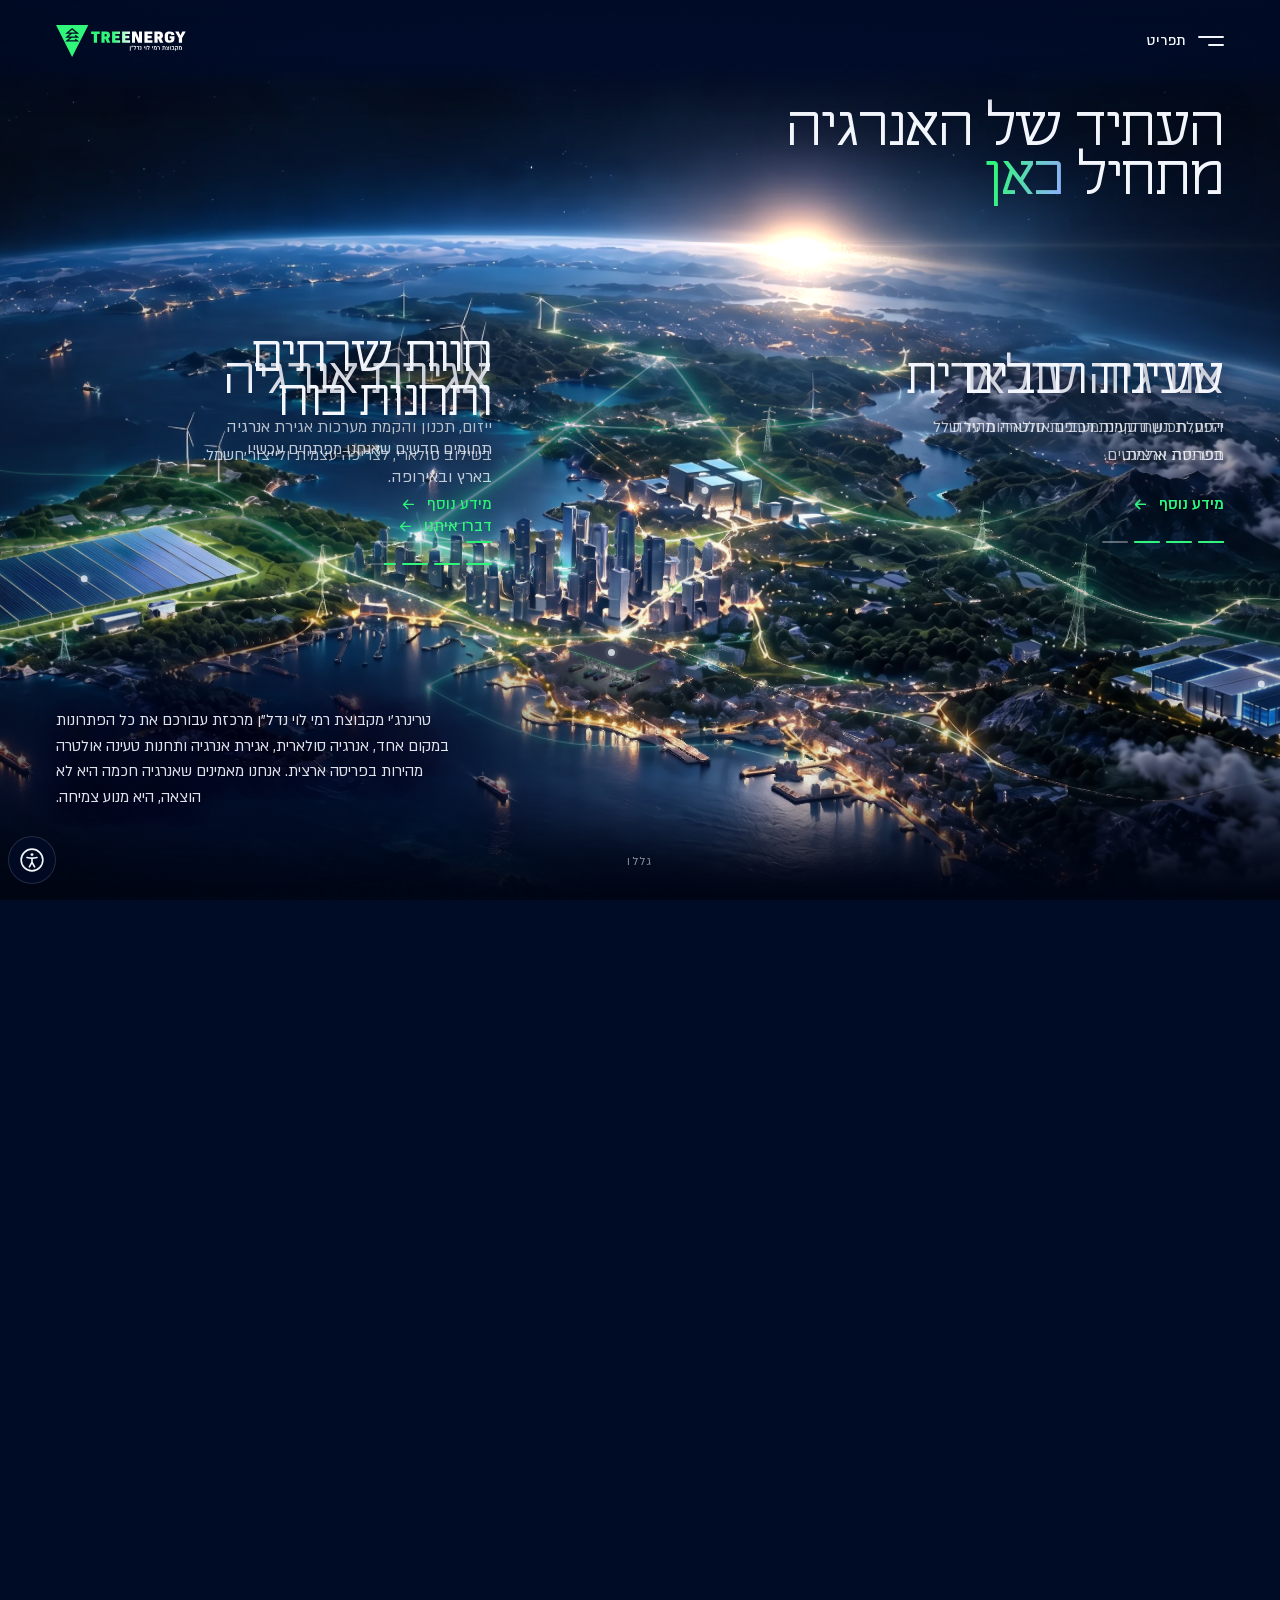
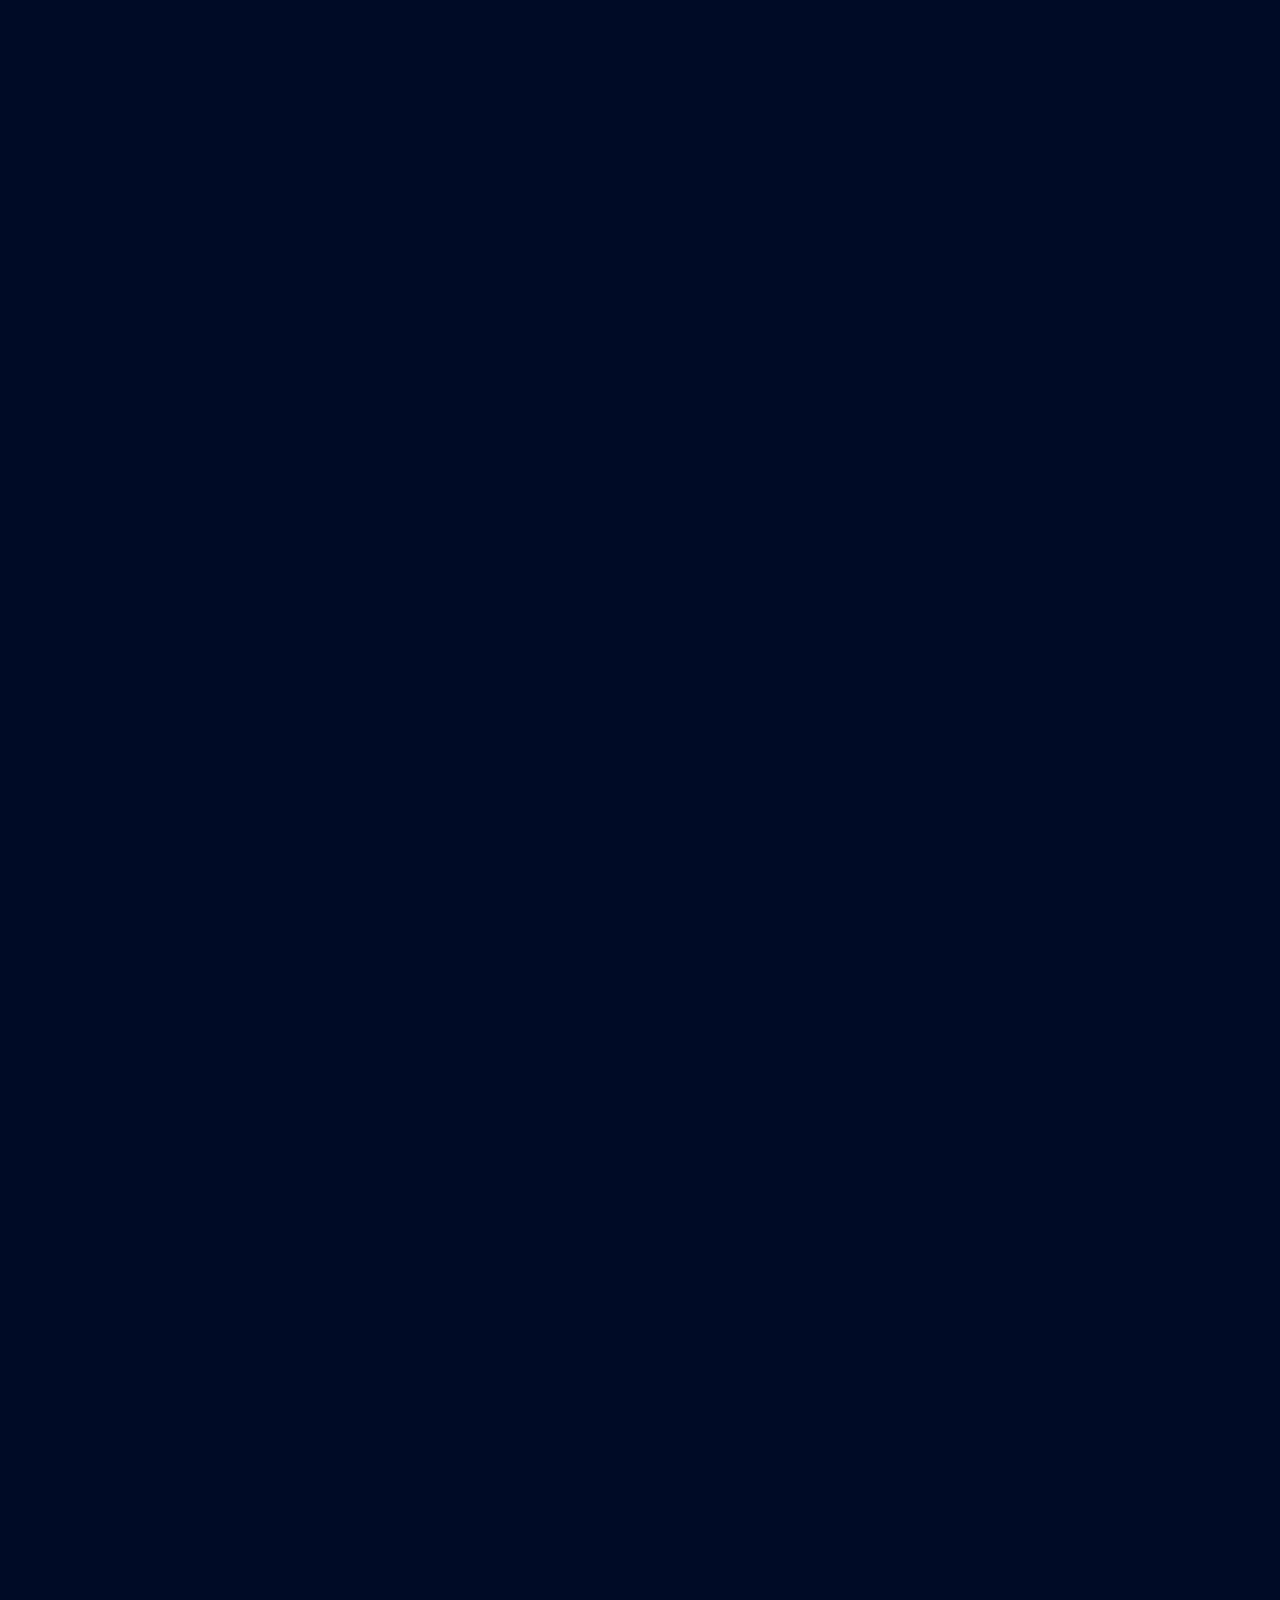
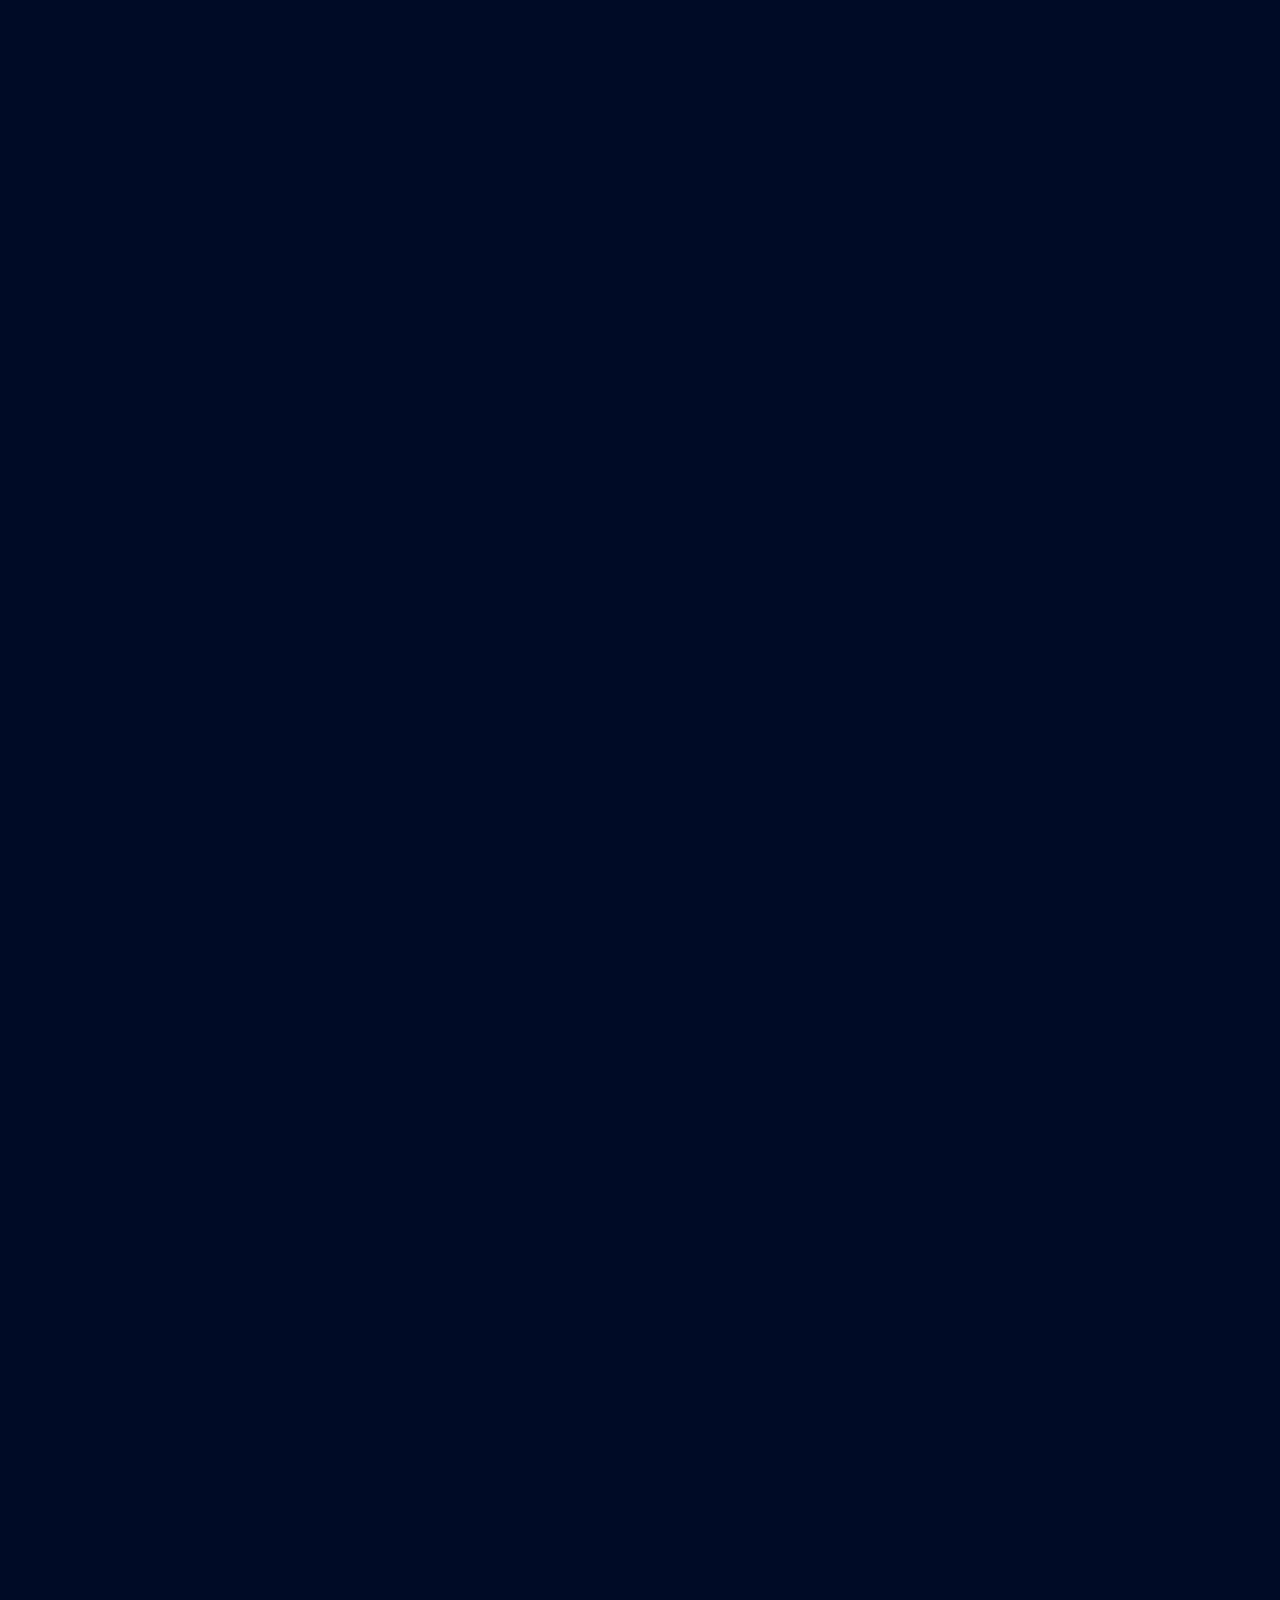
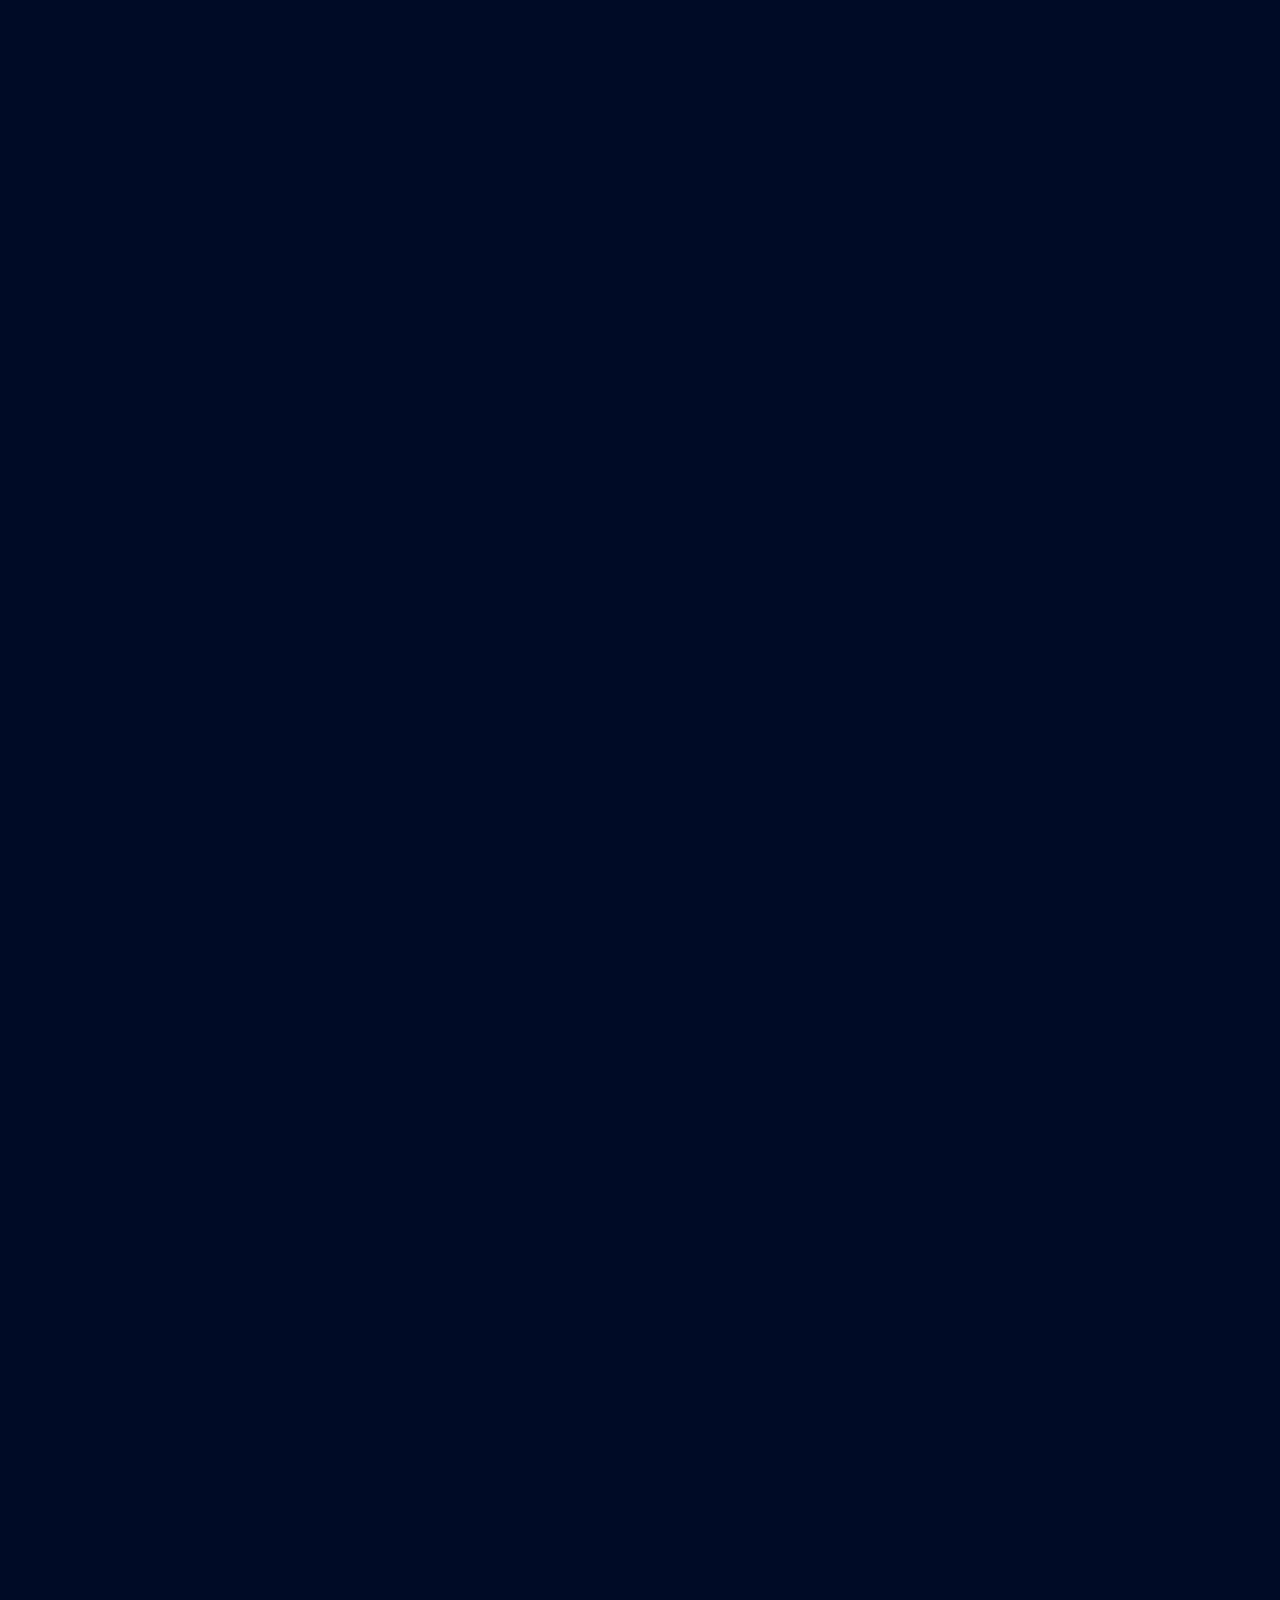
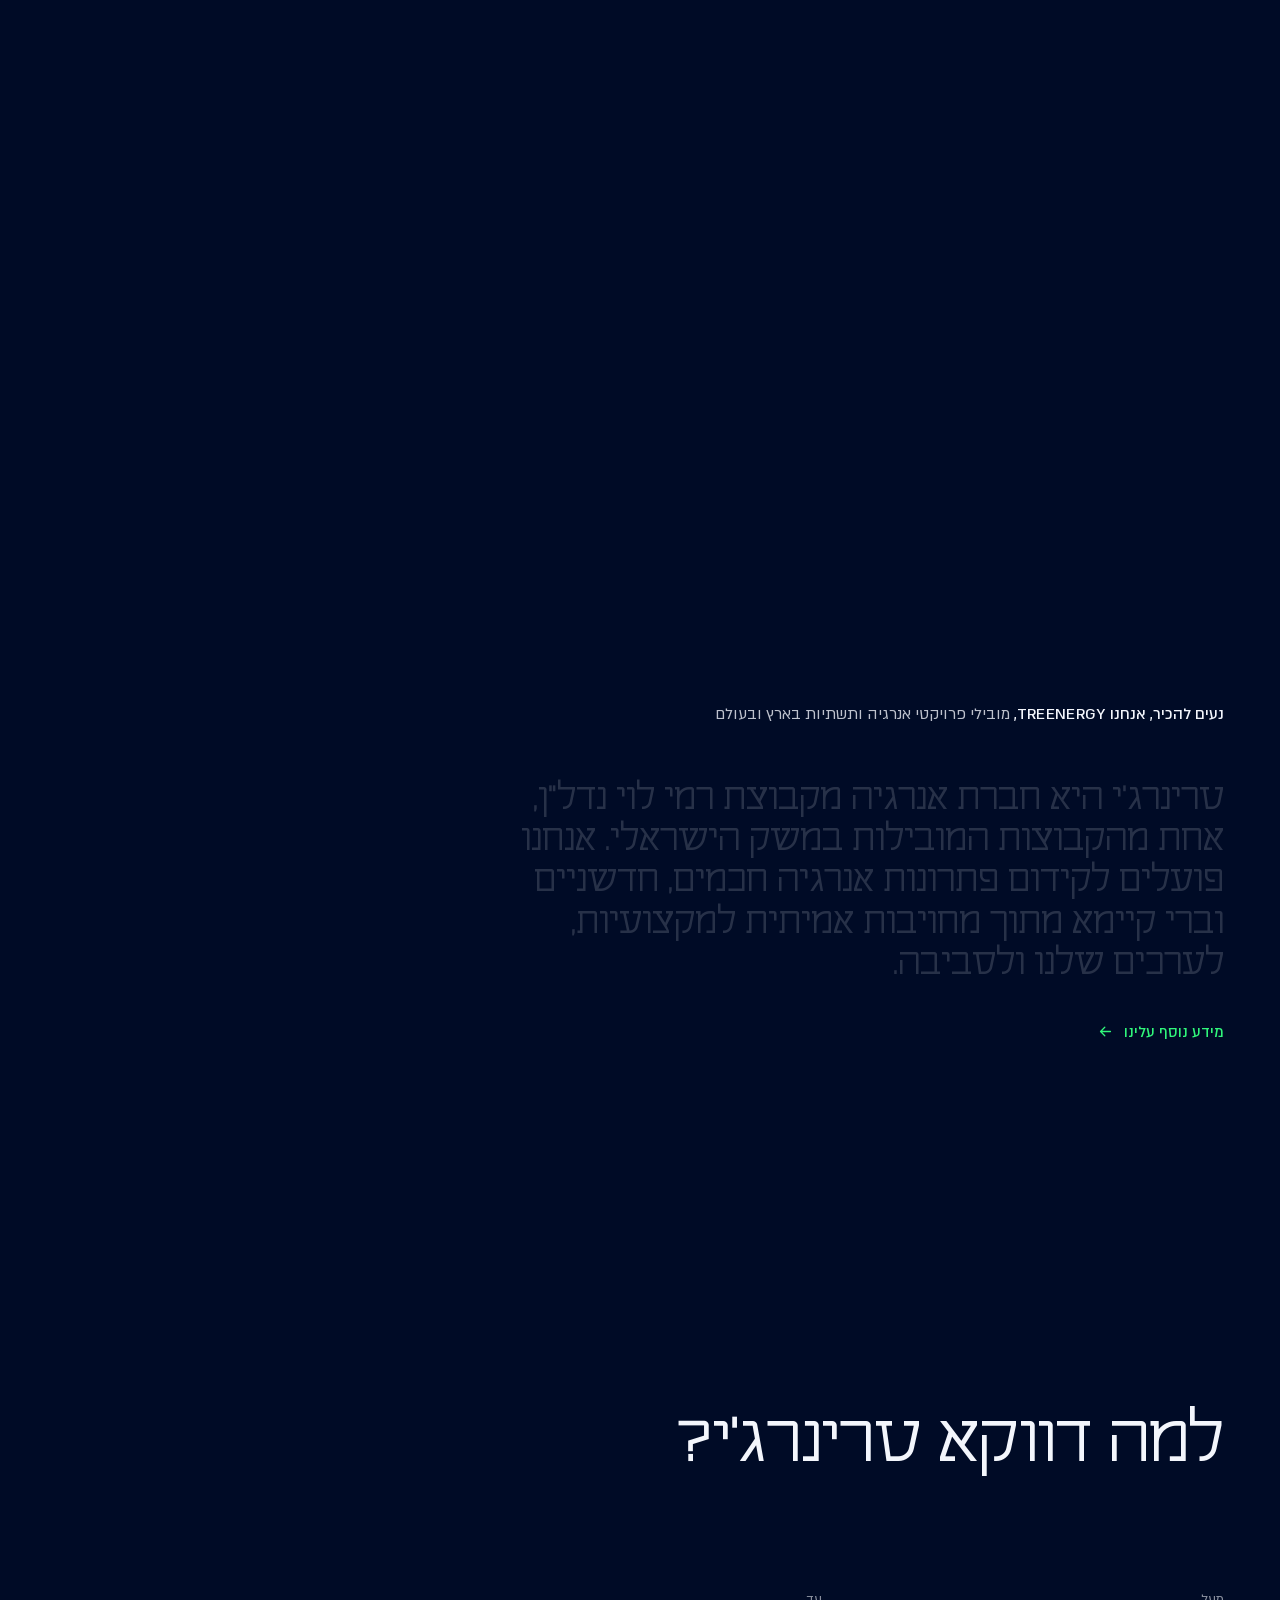
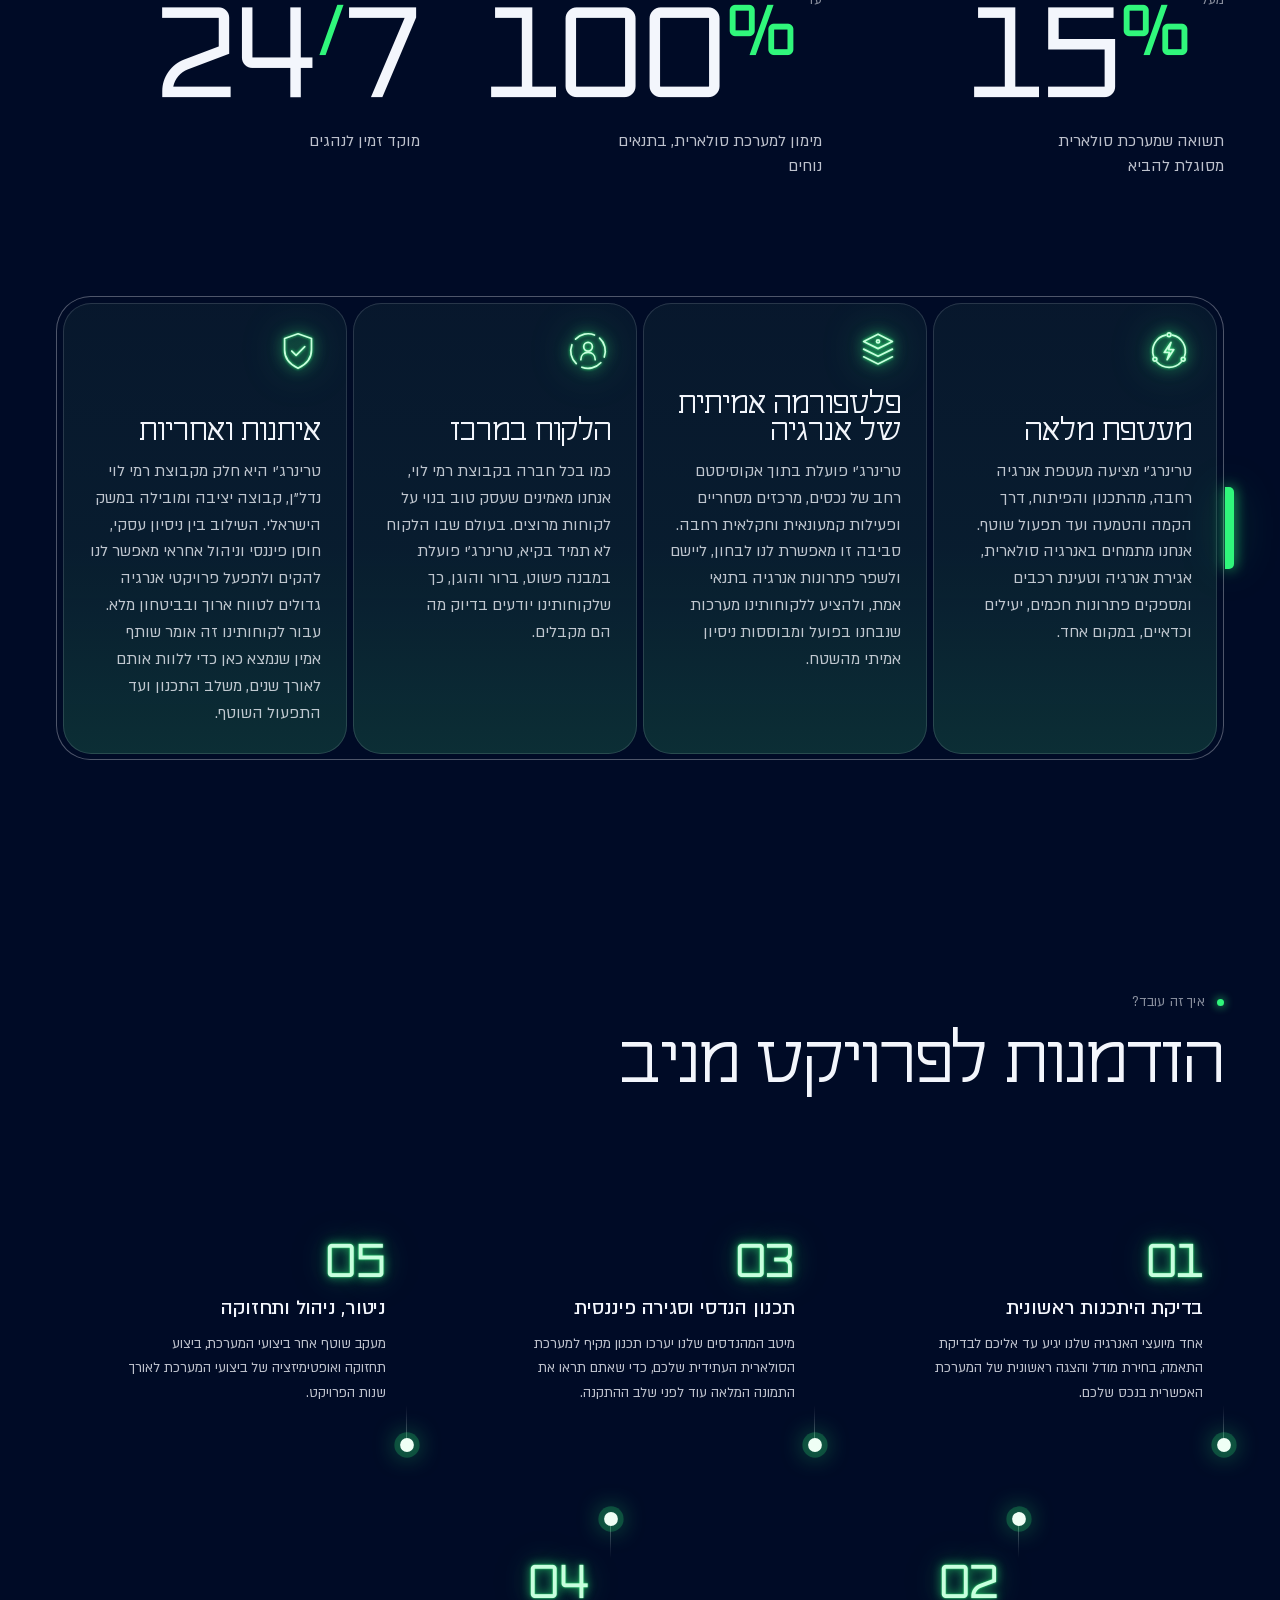
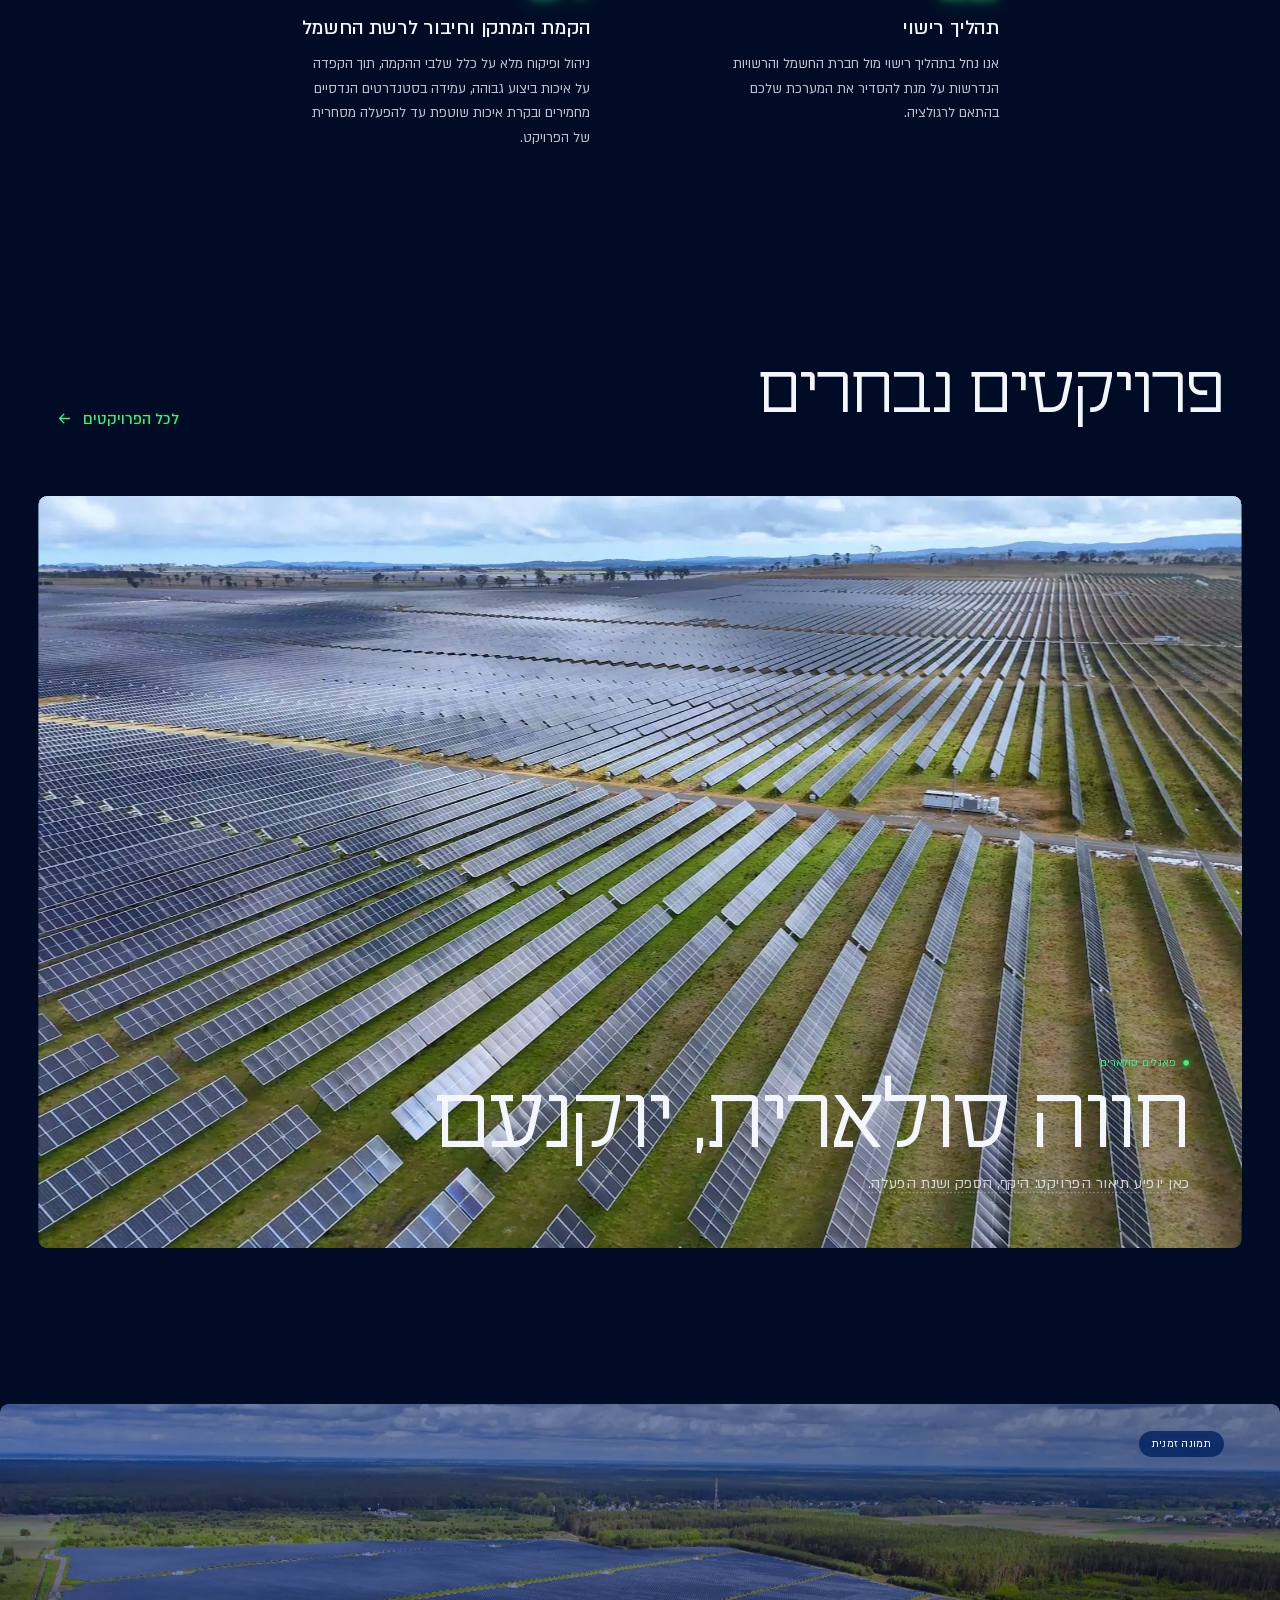
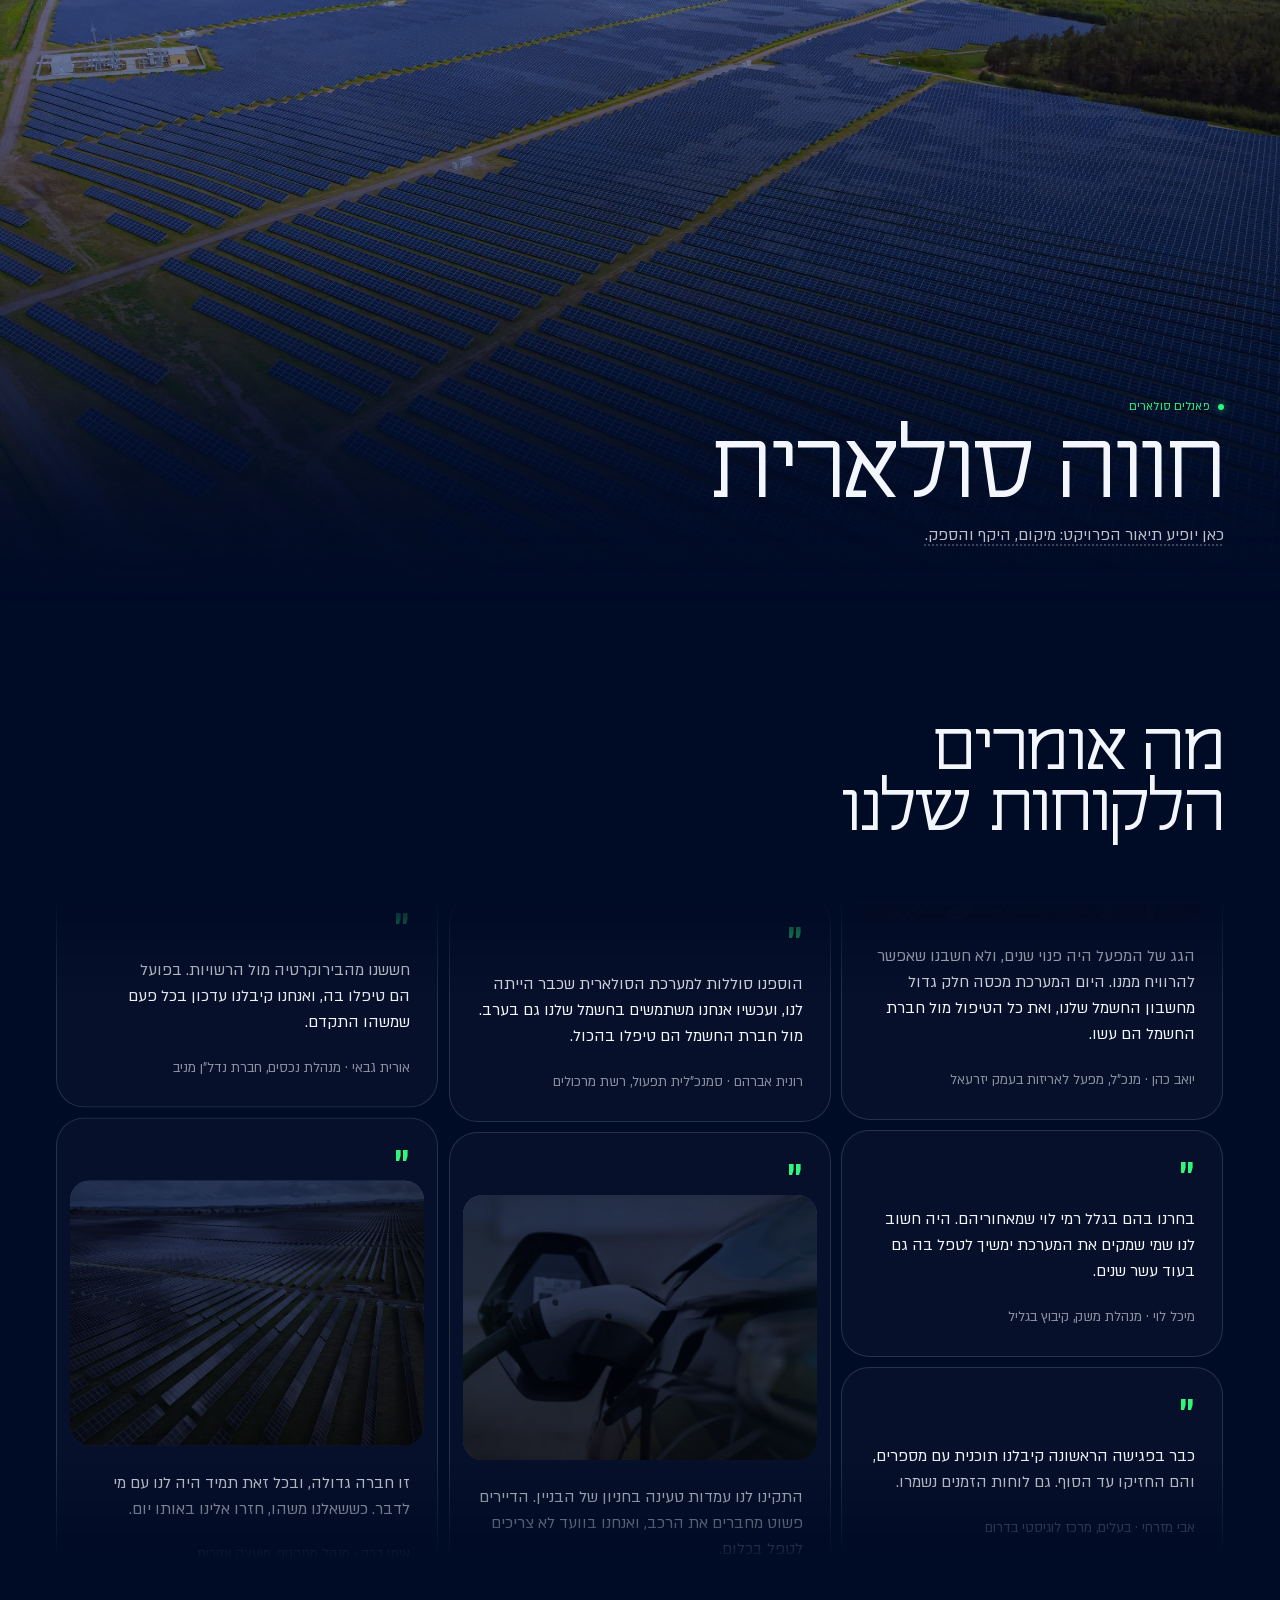
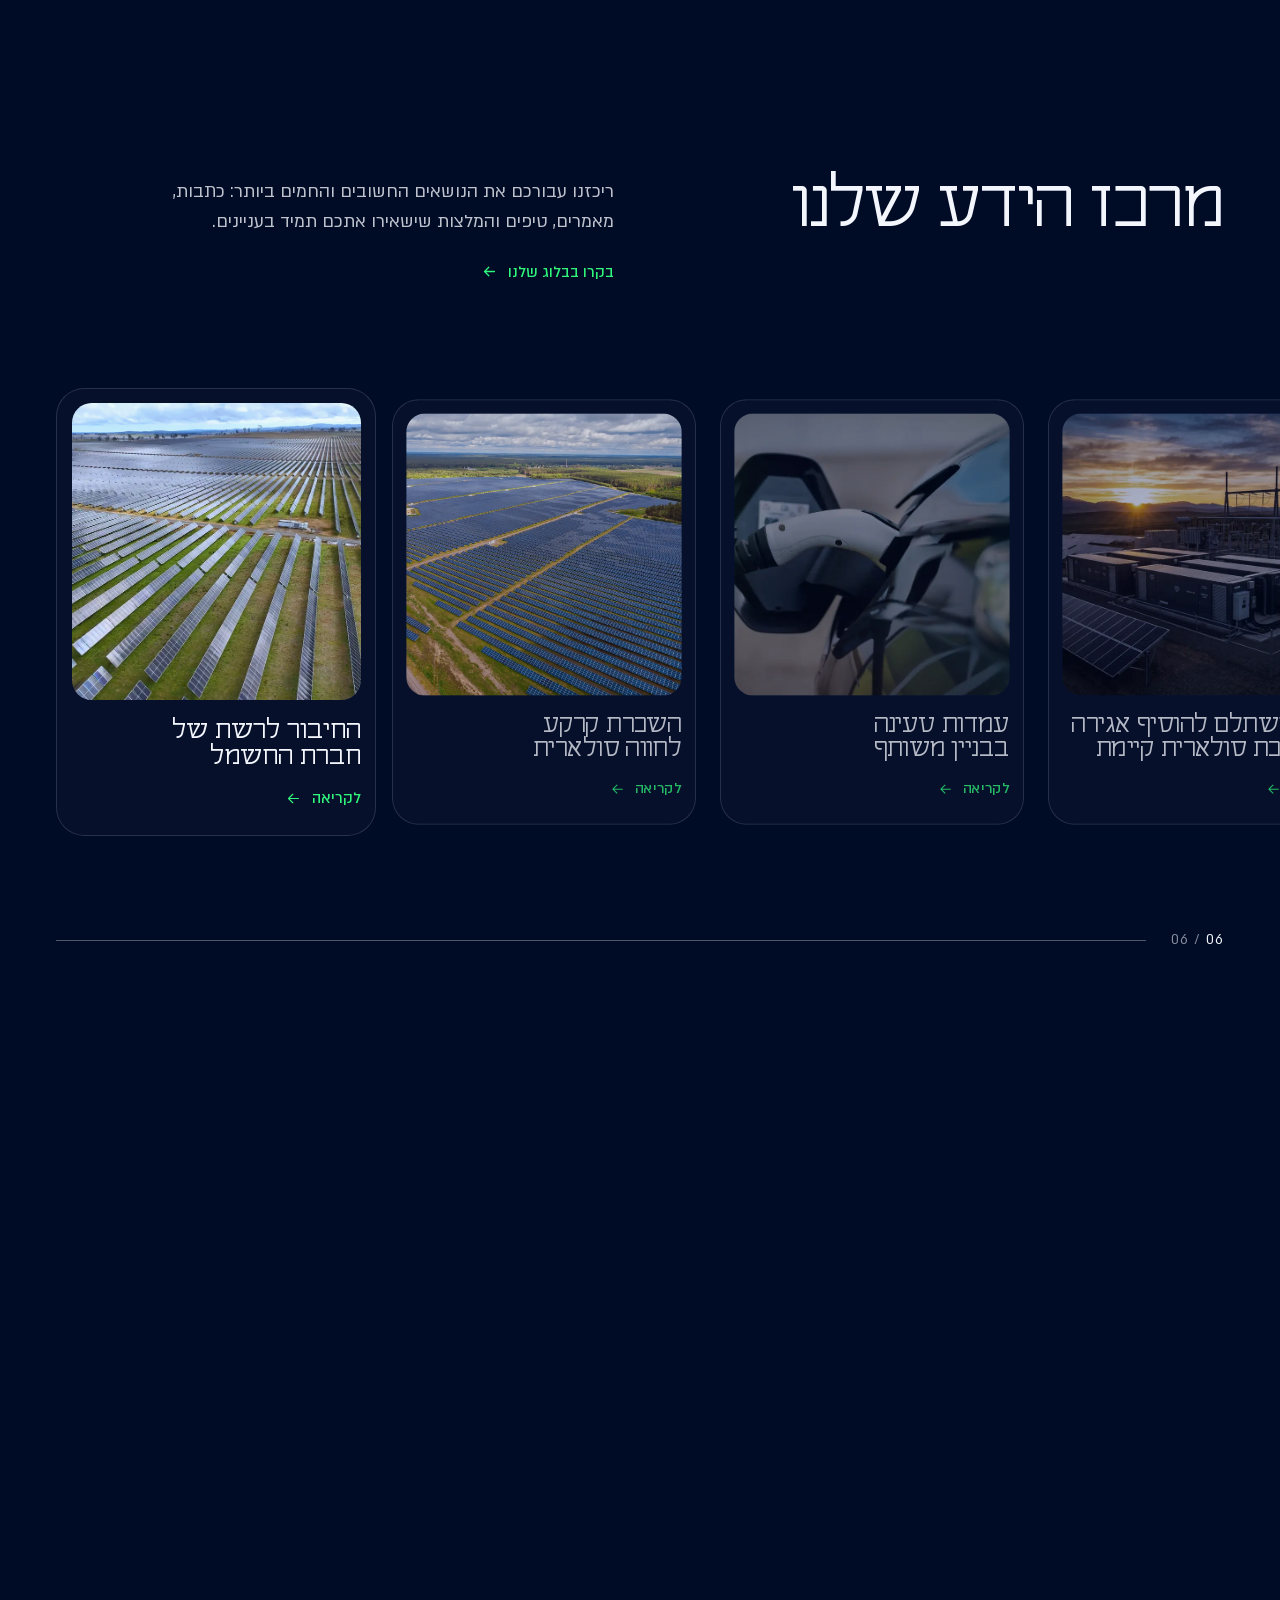
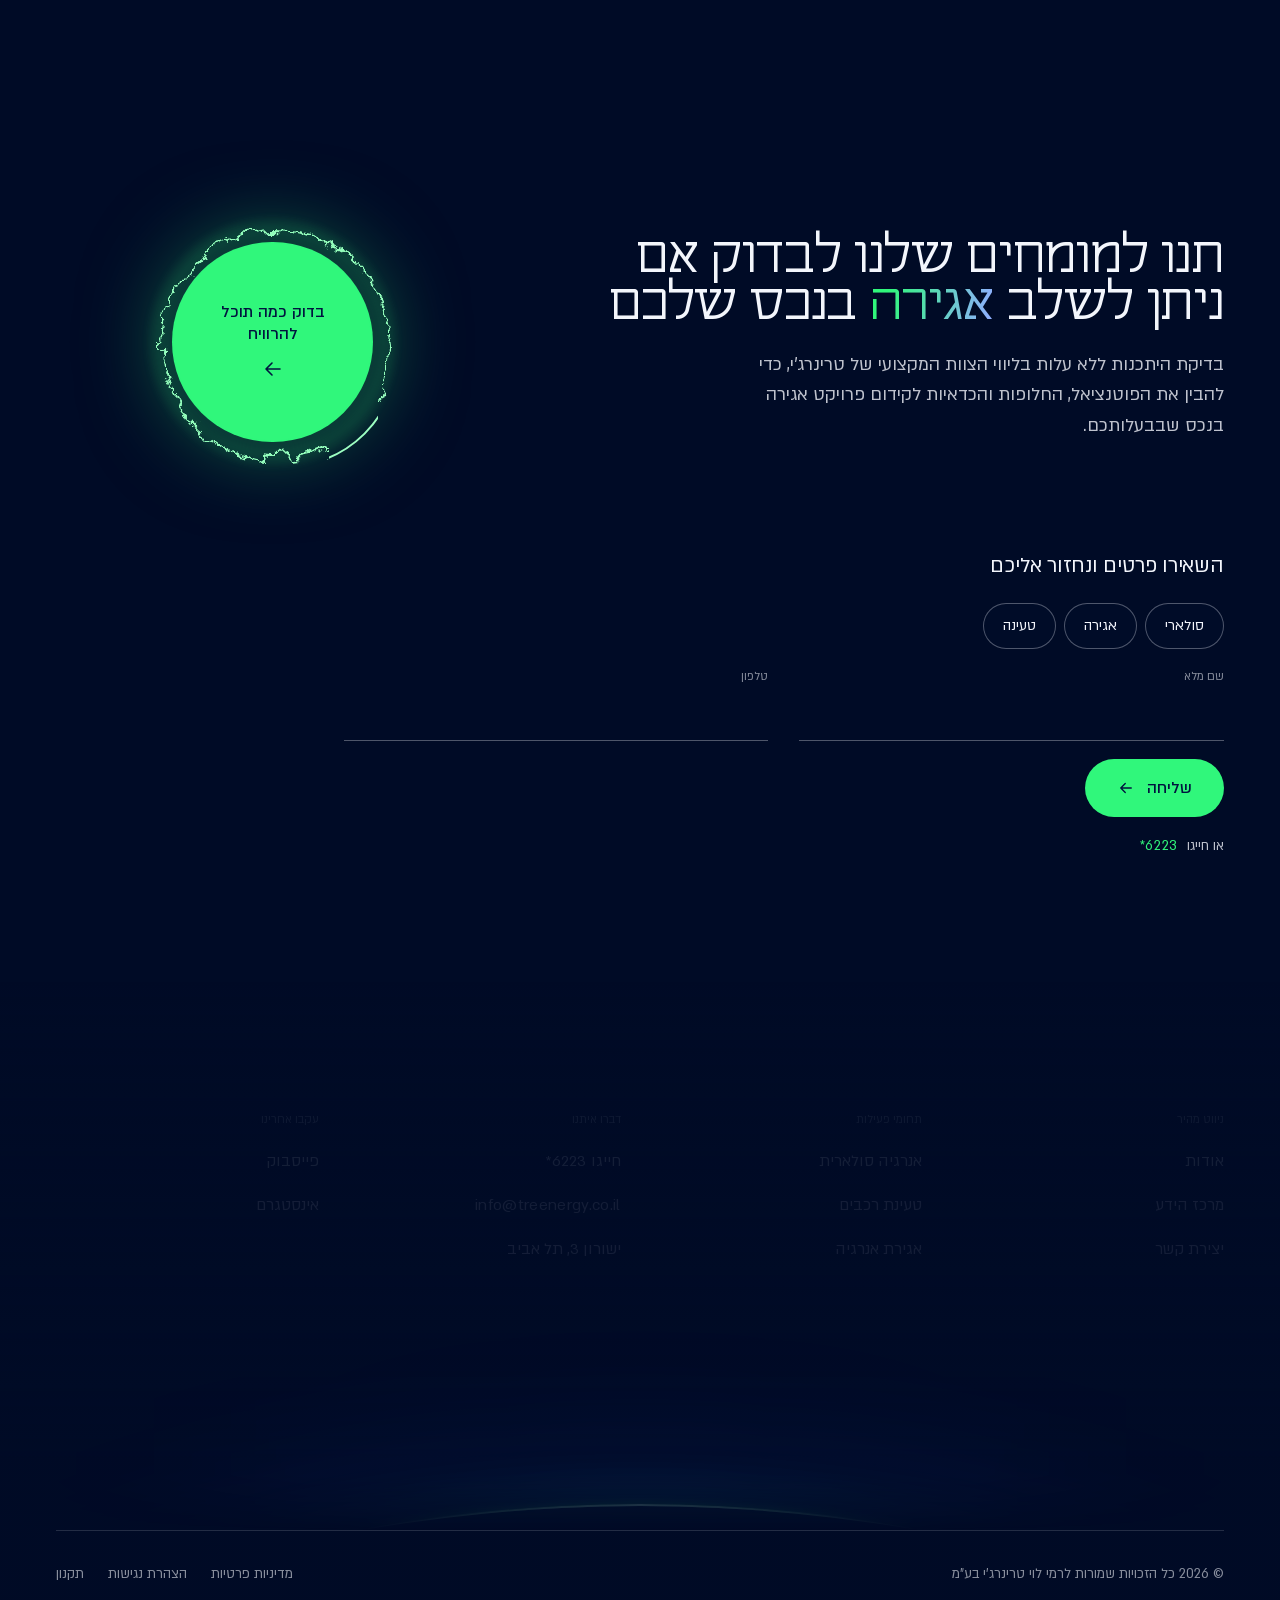
==== commit fc4ff547: "Home header stations link to the inner pages (r33) Co-Authored-By: Claude Opus 5.5 <noreply@anthropi" ====
--- a/index.html
+++ b/index.html
@@ -22,17 +22,17 @@
   if (!window.__still && matchMedia("(prefers-reduced-motion:no-preference)").matches) document.documentElement.classList.add("open-anim");
   if ("scrollRestoration" in history) history.scrollRestoration = "manual";
 </script>
-<link rel="stylesheet" href="assets/css/site.css?v=r32">
-<link rel="stylesheet" href="assets/css/scene.css?v=r32">
+<link rel="stylesheet" href="assets/css/site.css?v=r33">
+<link rel="stylesheet" href="assets/css/scene.css?v=r33">
 <link rel="preload" href="assets/img/scene/wide-on.webp" as="image" media="(min-aspect-ratio:9/10)">
 <link rel="preload" href="assets/img/scene/tall-on.webp" as="image" media="(max-aspect-ratio:9/10)">
 <!-- the page's own files carry the round (?v=), so a visitor never gets this round's code with pieces of the last one from the cache -->
-<script type="importmap">{"imports":{"./assets/js/ribbon.js":"./assets/js/ribbon.js?v=r32","./assets/js/arc-rings.js":"./assets/js/arc-rings.js?v=r32","./assets/js/sky.js":"./assets/js/sky.js?v=r32","./assets/js/scene-dom.js":"./assets/js/scene-dom.js?v=r32","./assets/js/scene-marks.js":"./assets/js/scene-marks.js?v=r32","./assets/js/scene-trail.js":"./assets/js/scene-trail.js?v=r32","./assets/js/menu-dots.js":"./assets/js/menu-dots.js?v=r32"}}</script>
+<script type="importmap">{"imports":{"./assets/js/ribbon.js":"./assets/js/ribbon.js?v=r33","./assets/js/arc-rings.js":"./assets/js/arc-rings.js?v=r33","./assets/js/sky.js":"./assets/js/sky.js?v=r33","./assets/js/scene-dom.js":"./assets/js/scene-dom.js?v=r33","./assets/js/scene-marks.js":"./assets/js/scene-marks.js?v=r33","./assets/js/scene-trail.js":"./assets/js/scene-trail.js?v=r33","./assets/js/menu-dots.js":"./assets/js/menu-dots.js?v=r33"}}</script>
 <script defer src="vendor/gsap/gsap.min.js"></script>
 <script defer src="vendor/gsap/SplitText.min.js"></script>
 <script defer src="vendor/lenis/lenis.min.js"></script>
-<script type="module" src="assets/js/site.js?v=r32"></script>
-<script type="module" src="assets/js/scene.js?v=r32"></script>
+<script type="module" src="assets/js/site.js?v=r33"></script>
+<script type="module" src="assets/js/scene.js?v=r33"></script>
 </head>
 <body>
 <!-- the living night: one field behind the whole page -->
@@ -47,12 +47,12 @@
   </div>
   <nav class="hd-rail" aria-label="המסע בעמוד">
     <span class="hd-wire" aria-hidden="true"><i class="hd-fill"></i></span>
-    <a class="hd-node" href="#dom-solar"><i aria-hidden="true"></i><span>סולארי</span></a>
-    <a class="hd-node" href="#dom-storage"><i aria-hidden="true"></i><span>אגירה</span></a>
-    <a class="hd-node" href="#dom-charge"><i aria-hidden="true"></i><span>טעינה</span></a>
-    <a class="hd-node" href="#about"><i aria-hidden="true"></i><span>אודות</span></a>
-    <a class="hd-node" href="#knowledge"><i aria-hidden="true"></i><span>מרכז ידע</span></a>
-    <a class="hd-node" href="#contact"><i aria-hidden="true"></i><span>צור קשר</span></a>
+    <a class="hd-node" href="solar.html" data-at="#dom-solar"><i aria-hidden="true"></i><span>סולארי</span></a>
+    <a class="hd-node" href="storage.html" data-at="#dom-storage"><i aria-hidden="true"></i><span>אגירה</span></a>
+    <a class="hd-node" href="charge.html" data-at="#dom-charge"><i aria-hidden="true"></i><span>טעינה</span></a>
+    <a class="hd-node" href="about.html" data-at="#about"><i aria-hidden="true"></i><span>אודות</span></a>
+    <a class="hd-node" href="knowledge.html" data-at="#knowledge"><i aria-hidden="true"></i><span>מרכז ידע</span></a>
+    <a class="hd-node" href="contact.html" data-at="#contact"><i aria-hidden="true"></i><span>צור קשר</span></a>
   </nav>
   <div class="hd-end">
     <a class="hd-cta" href="#contact">כמה תוכל להרוויח</a>
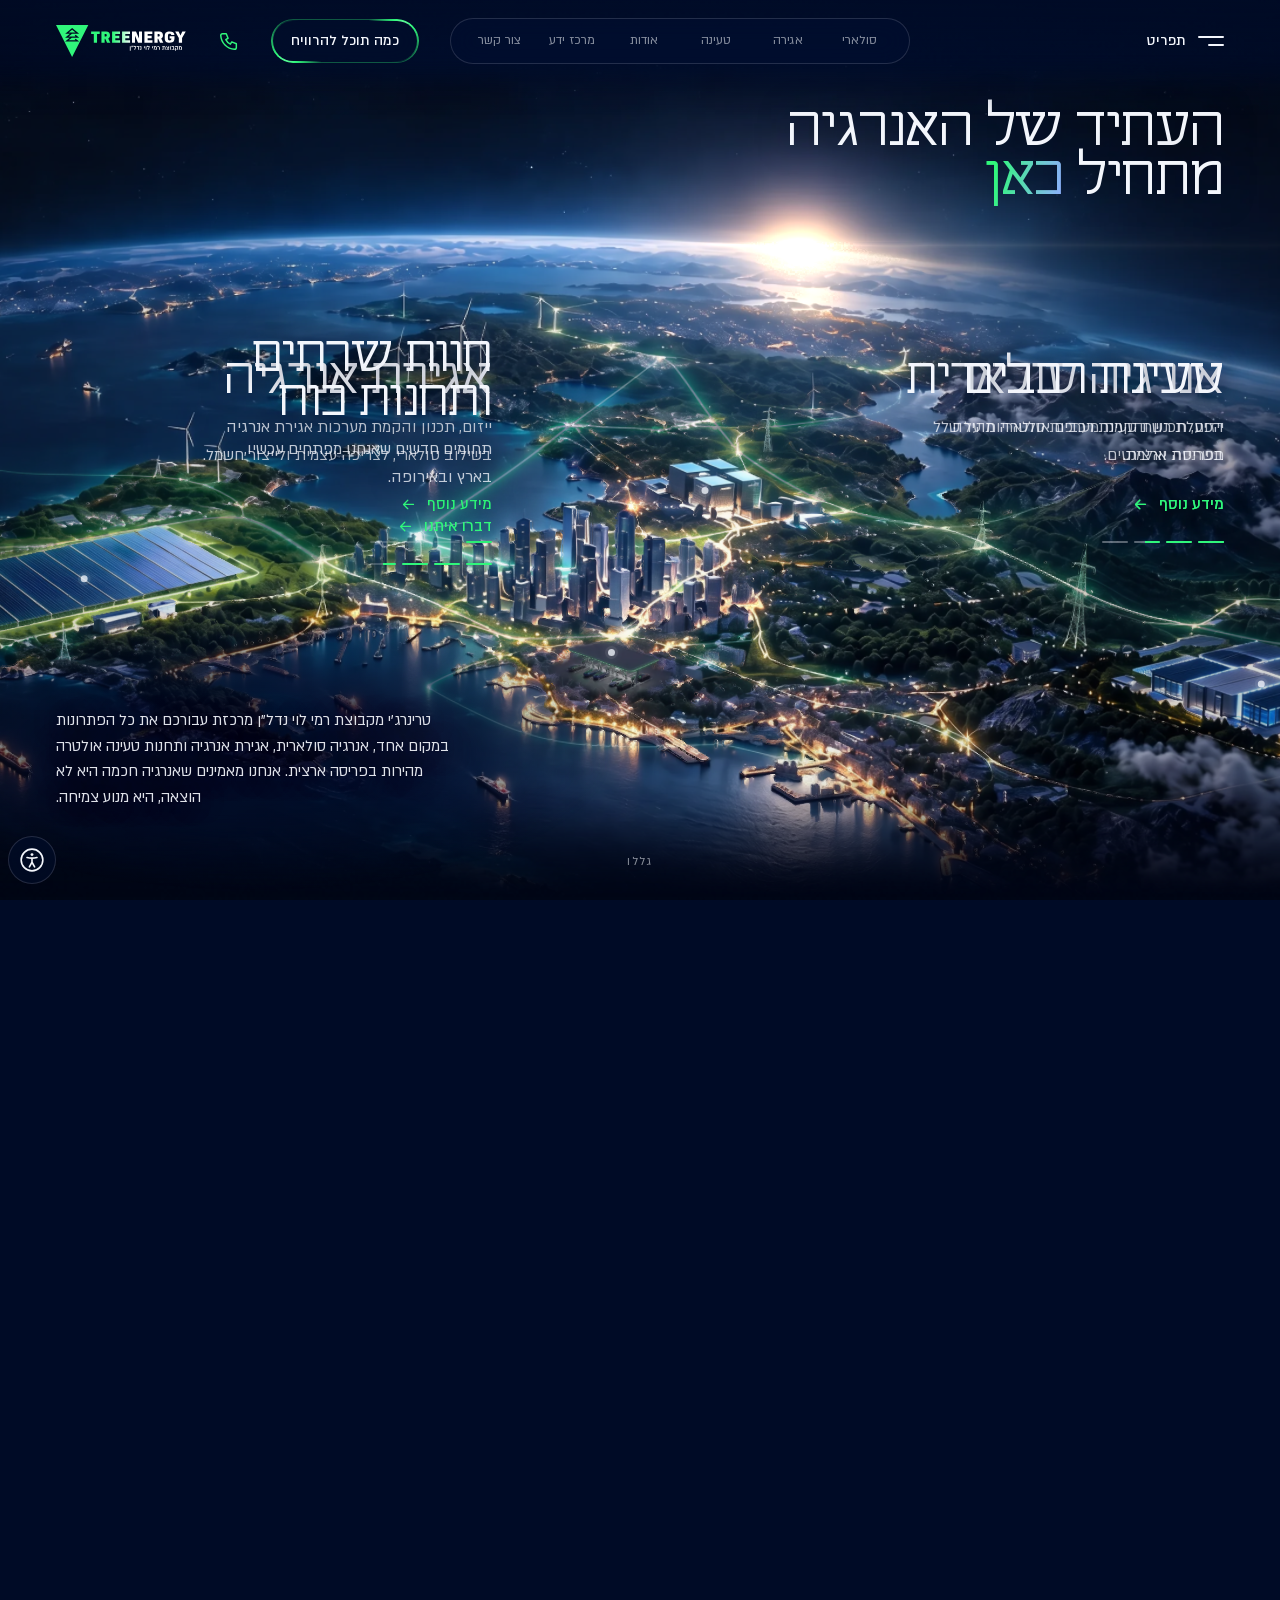
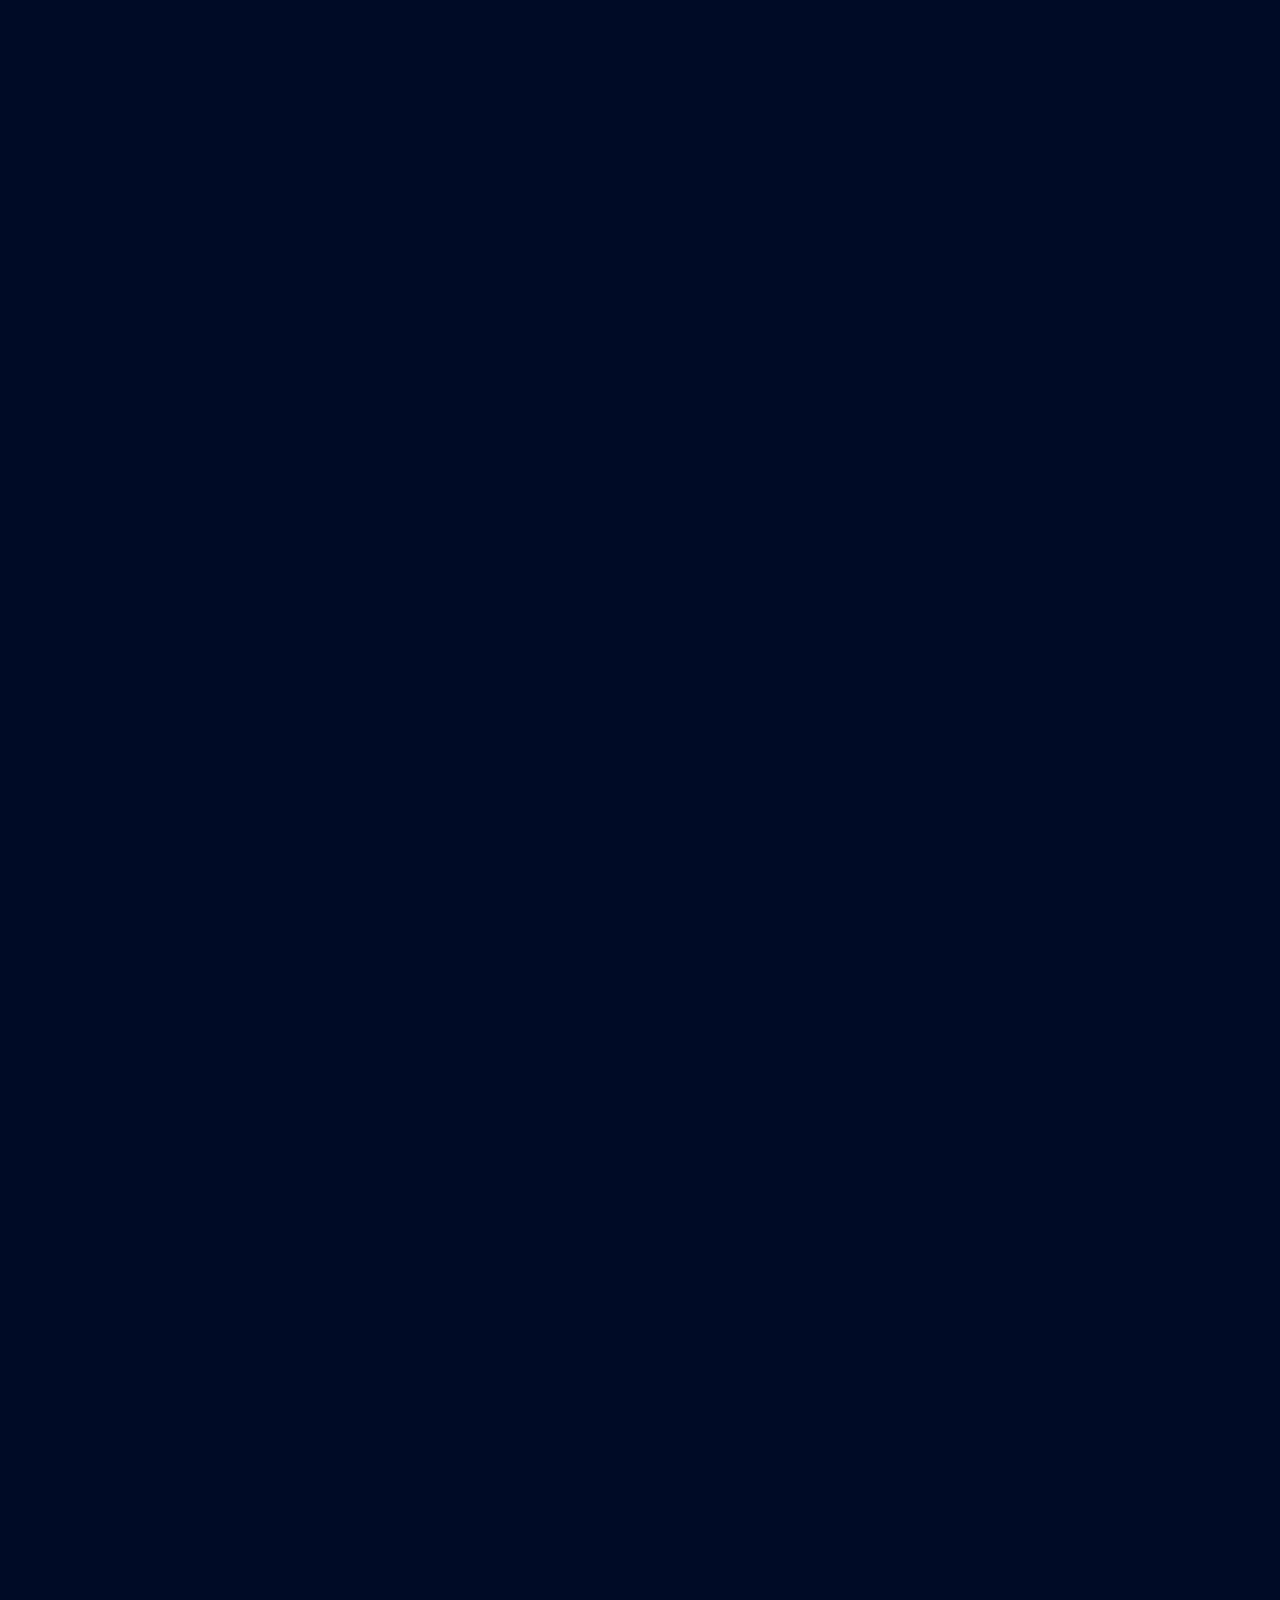
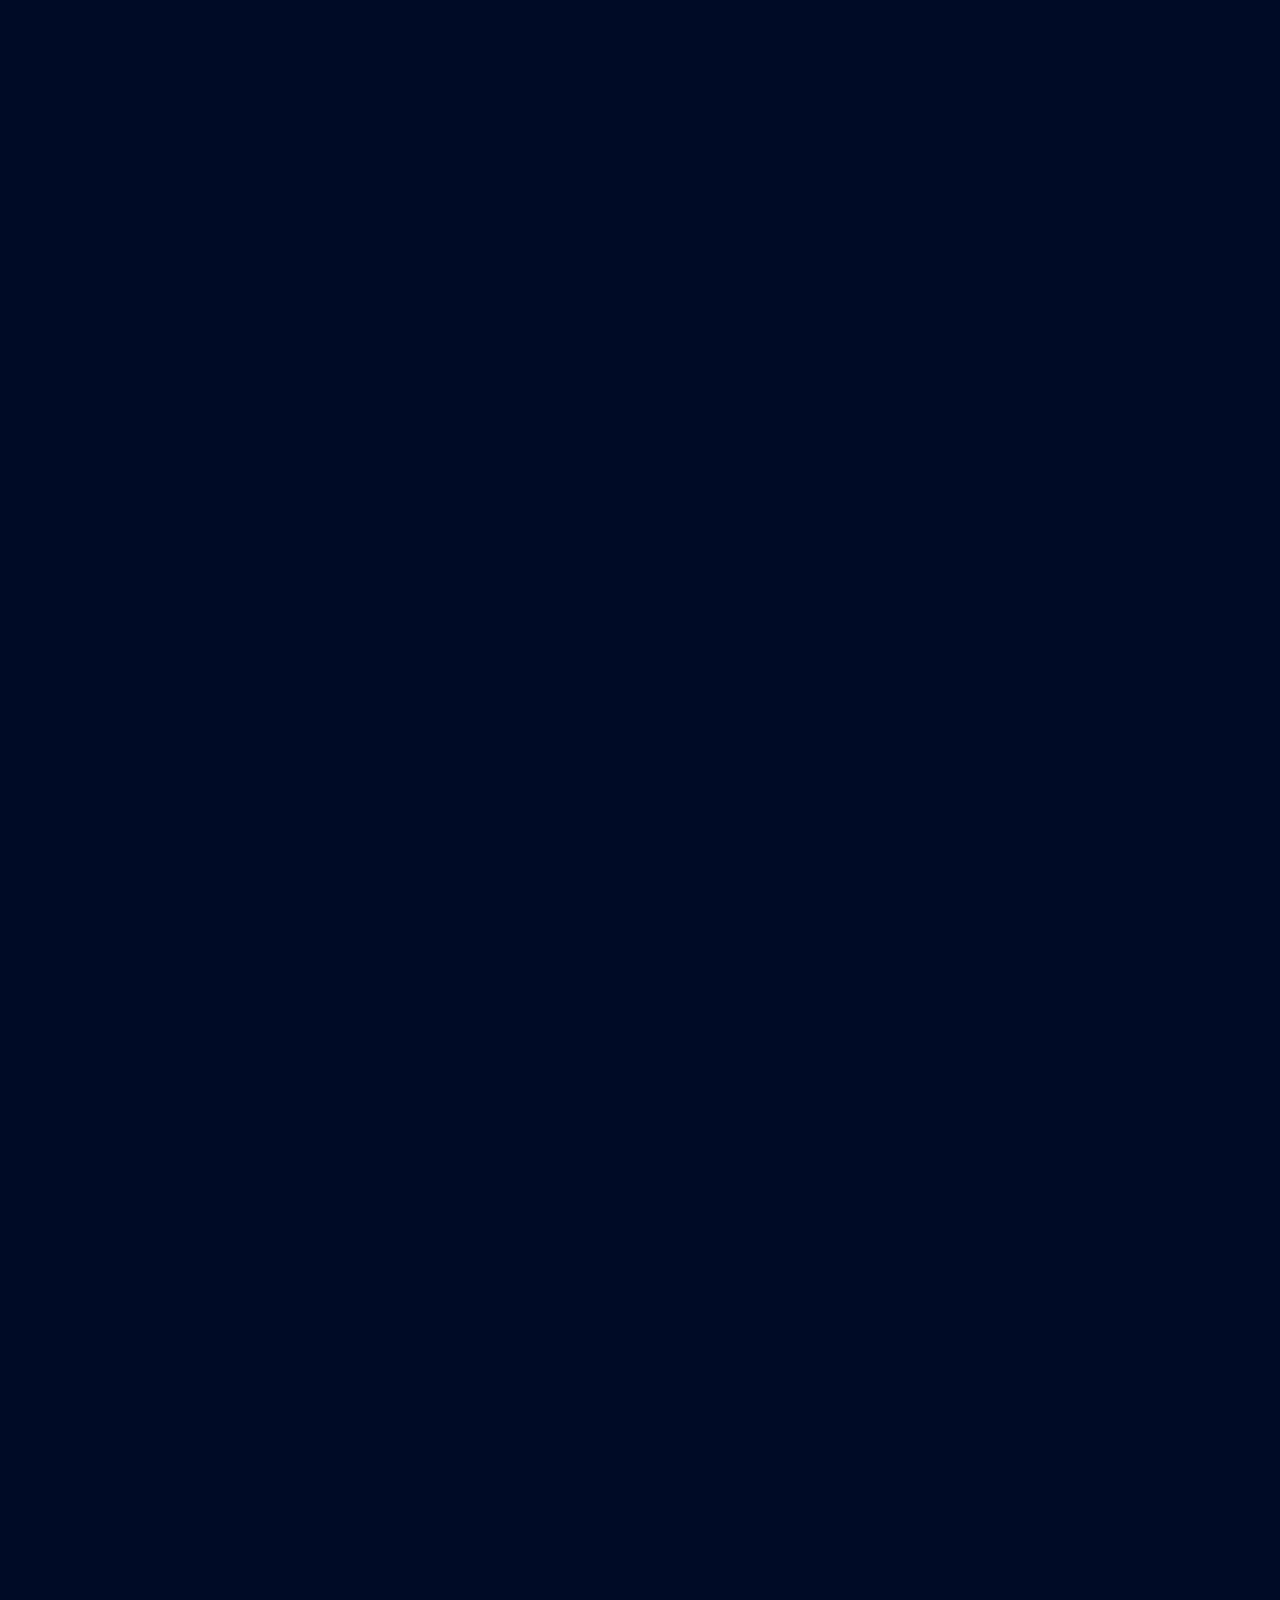
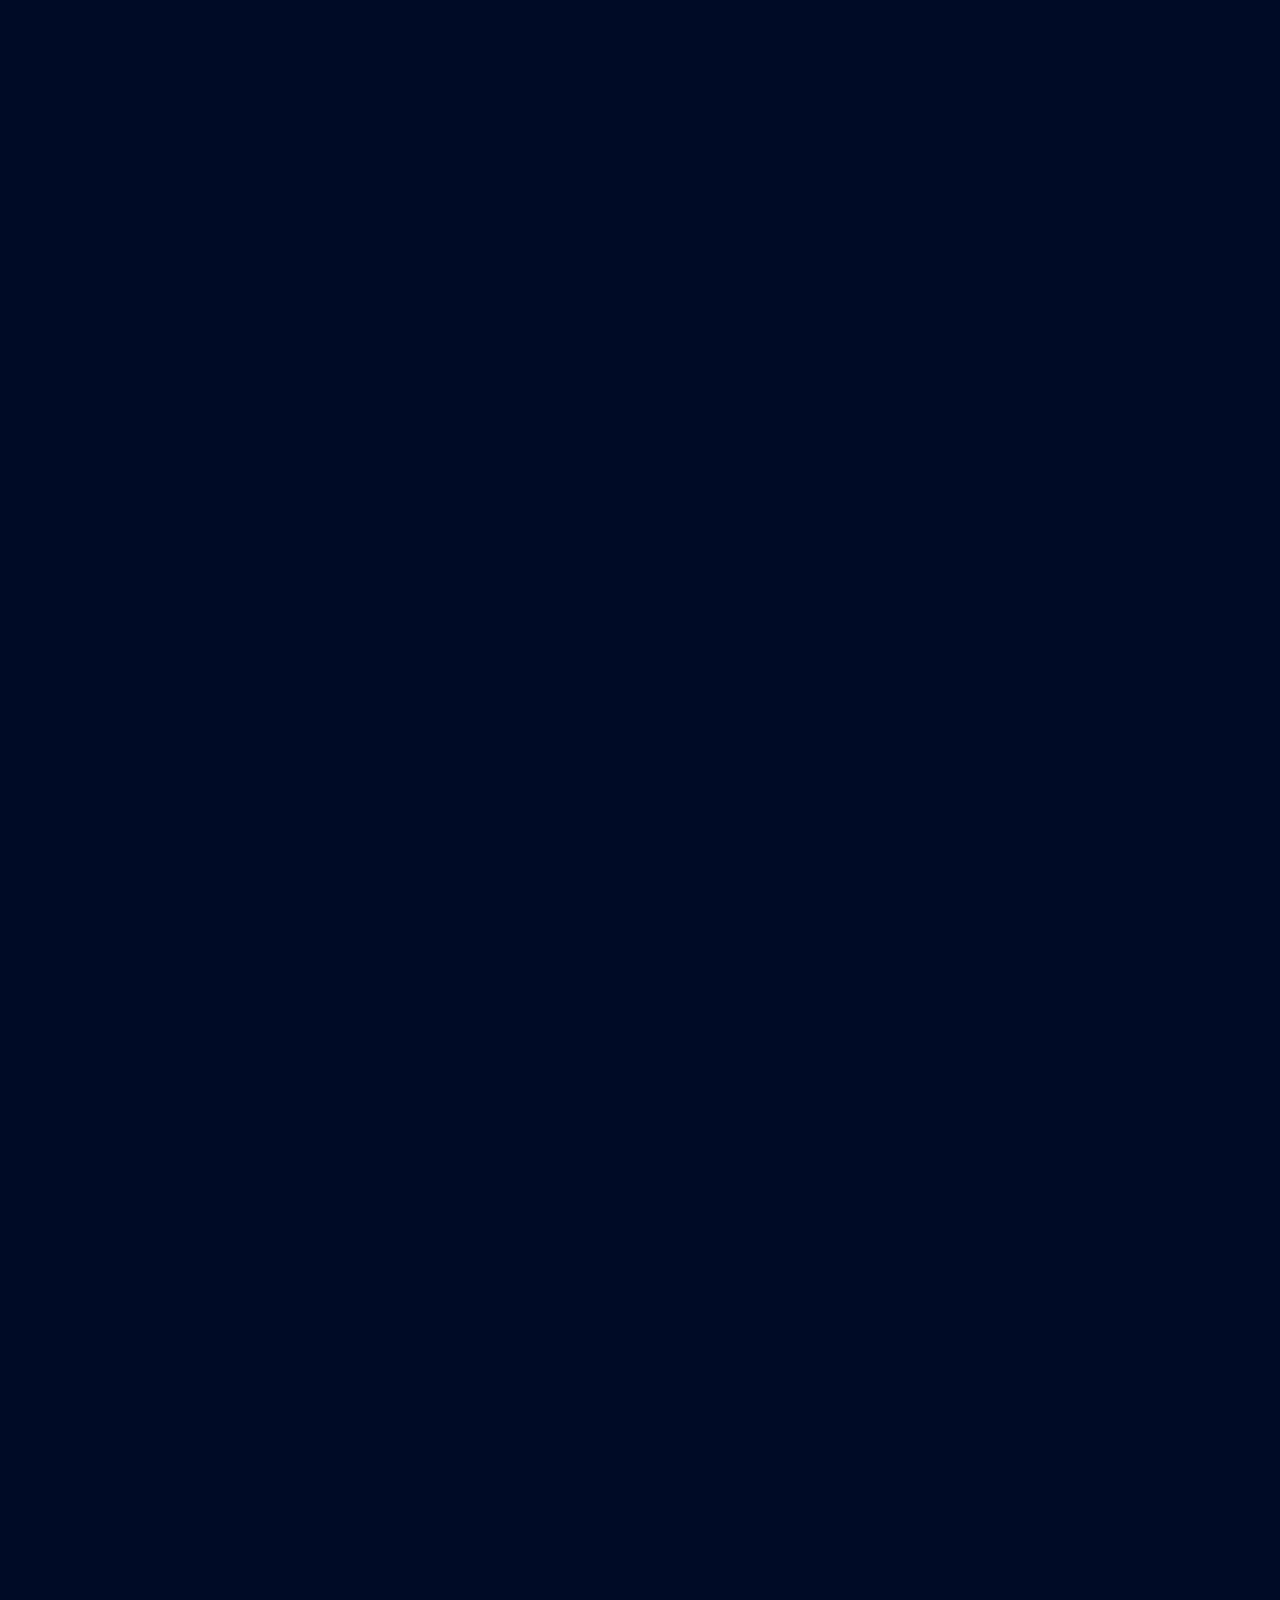
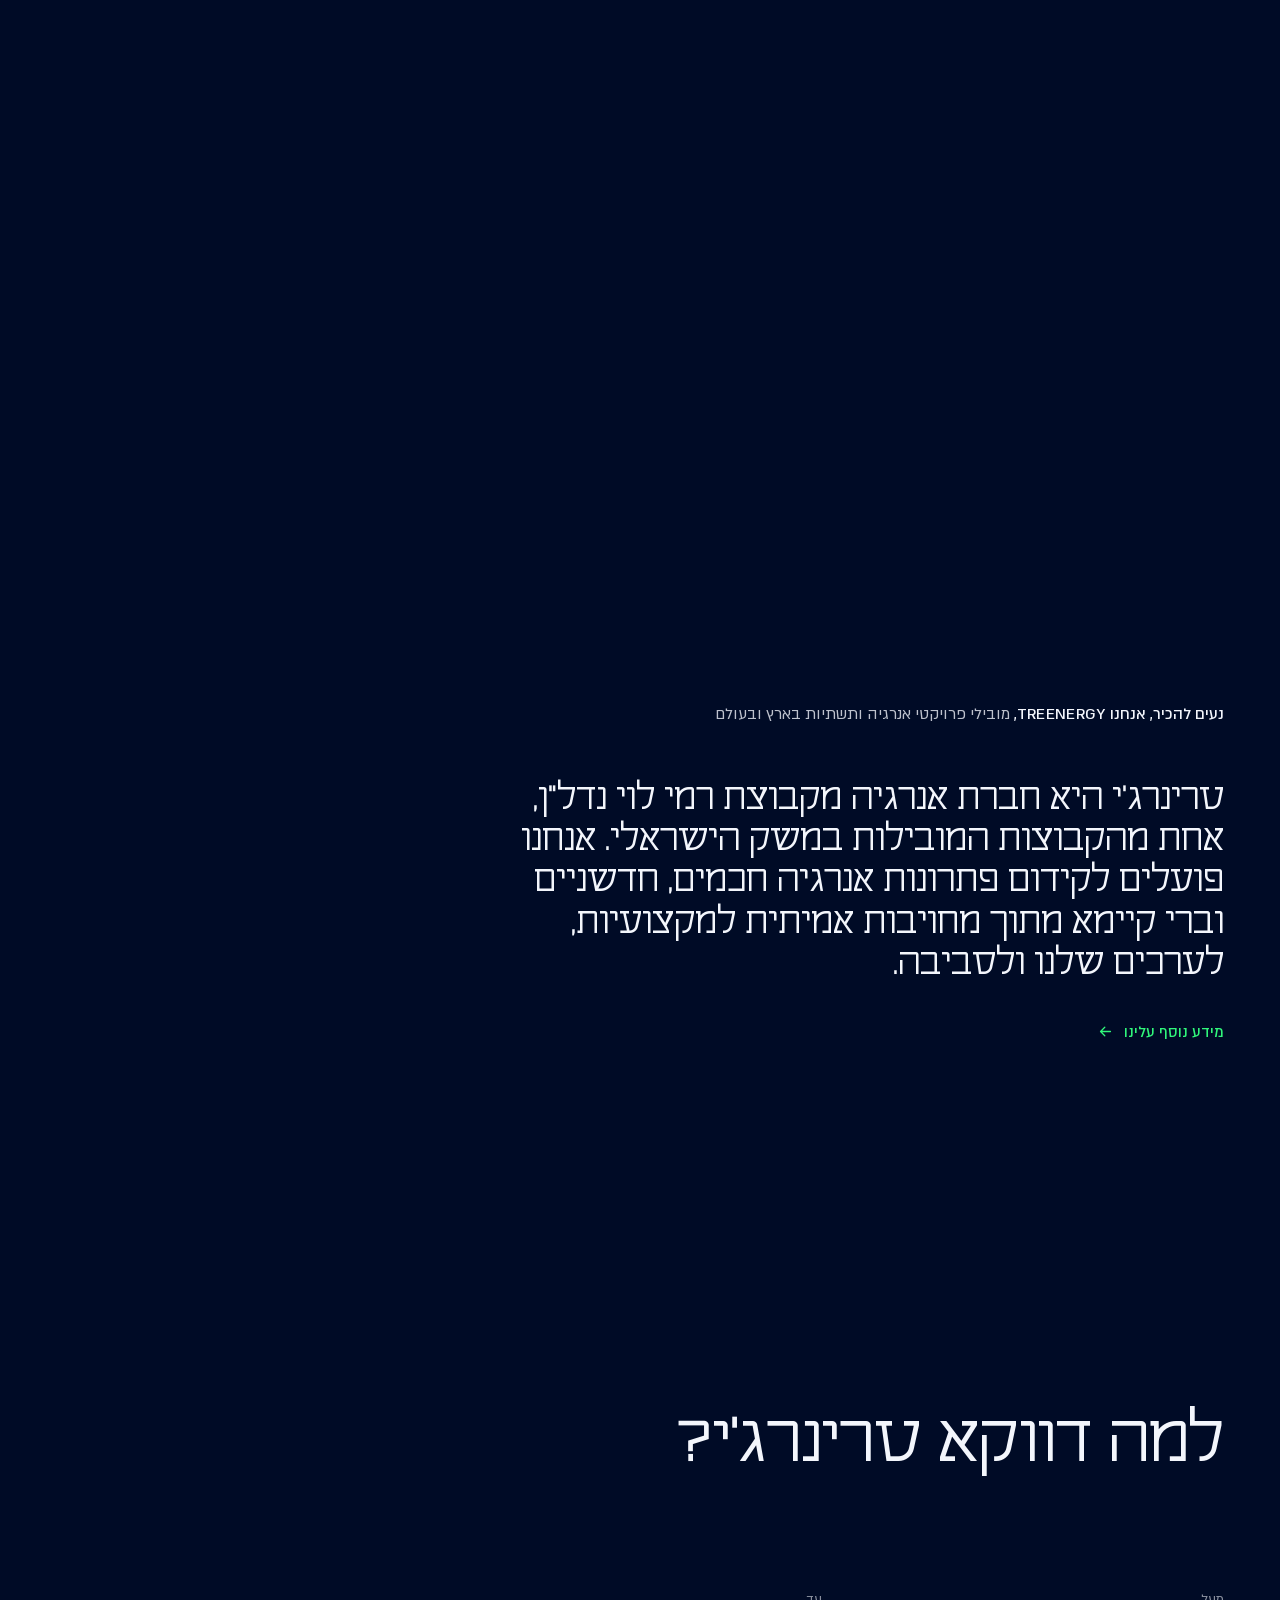
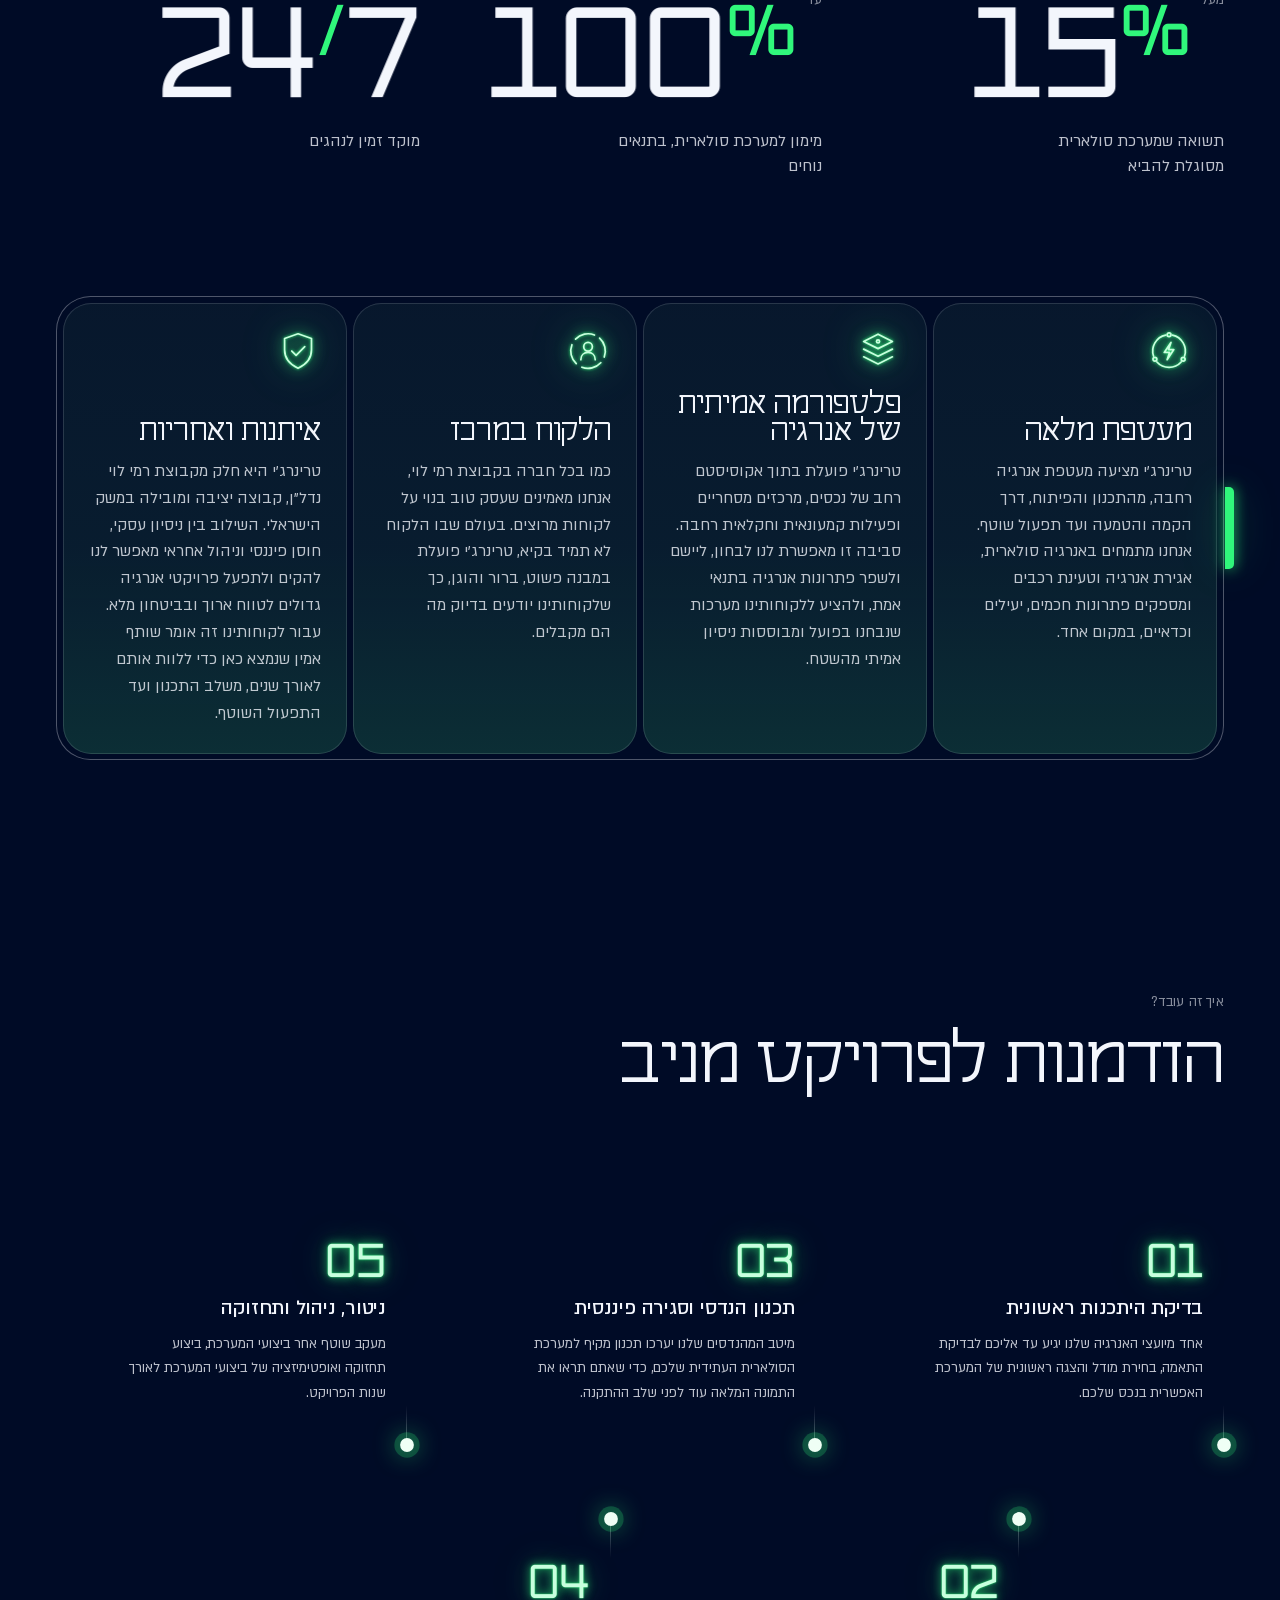
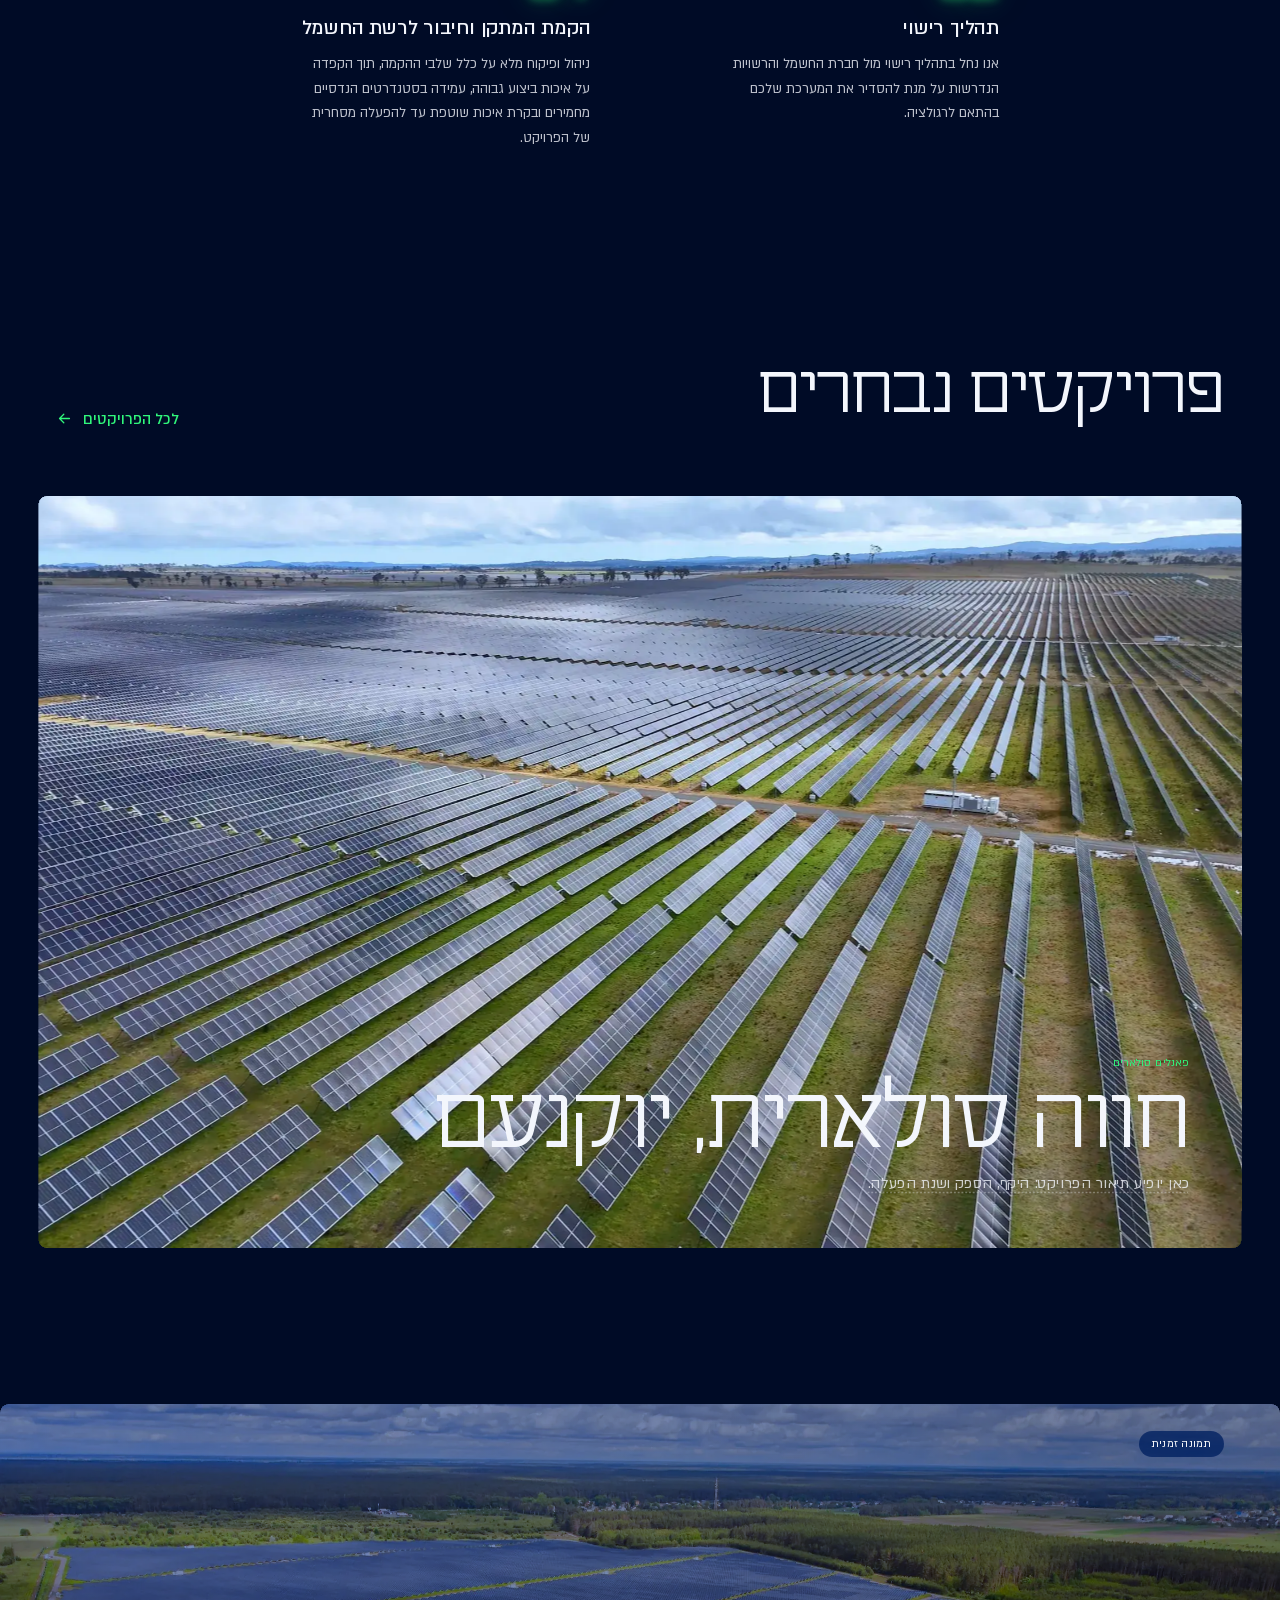
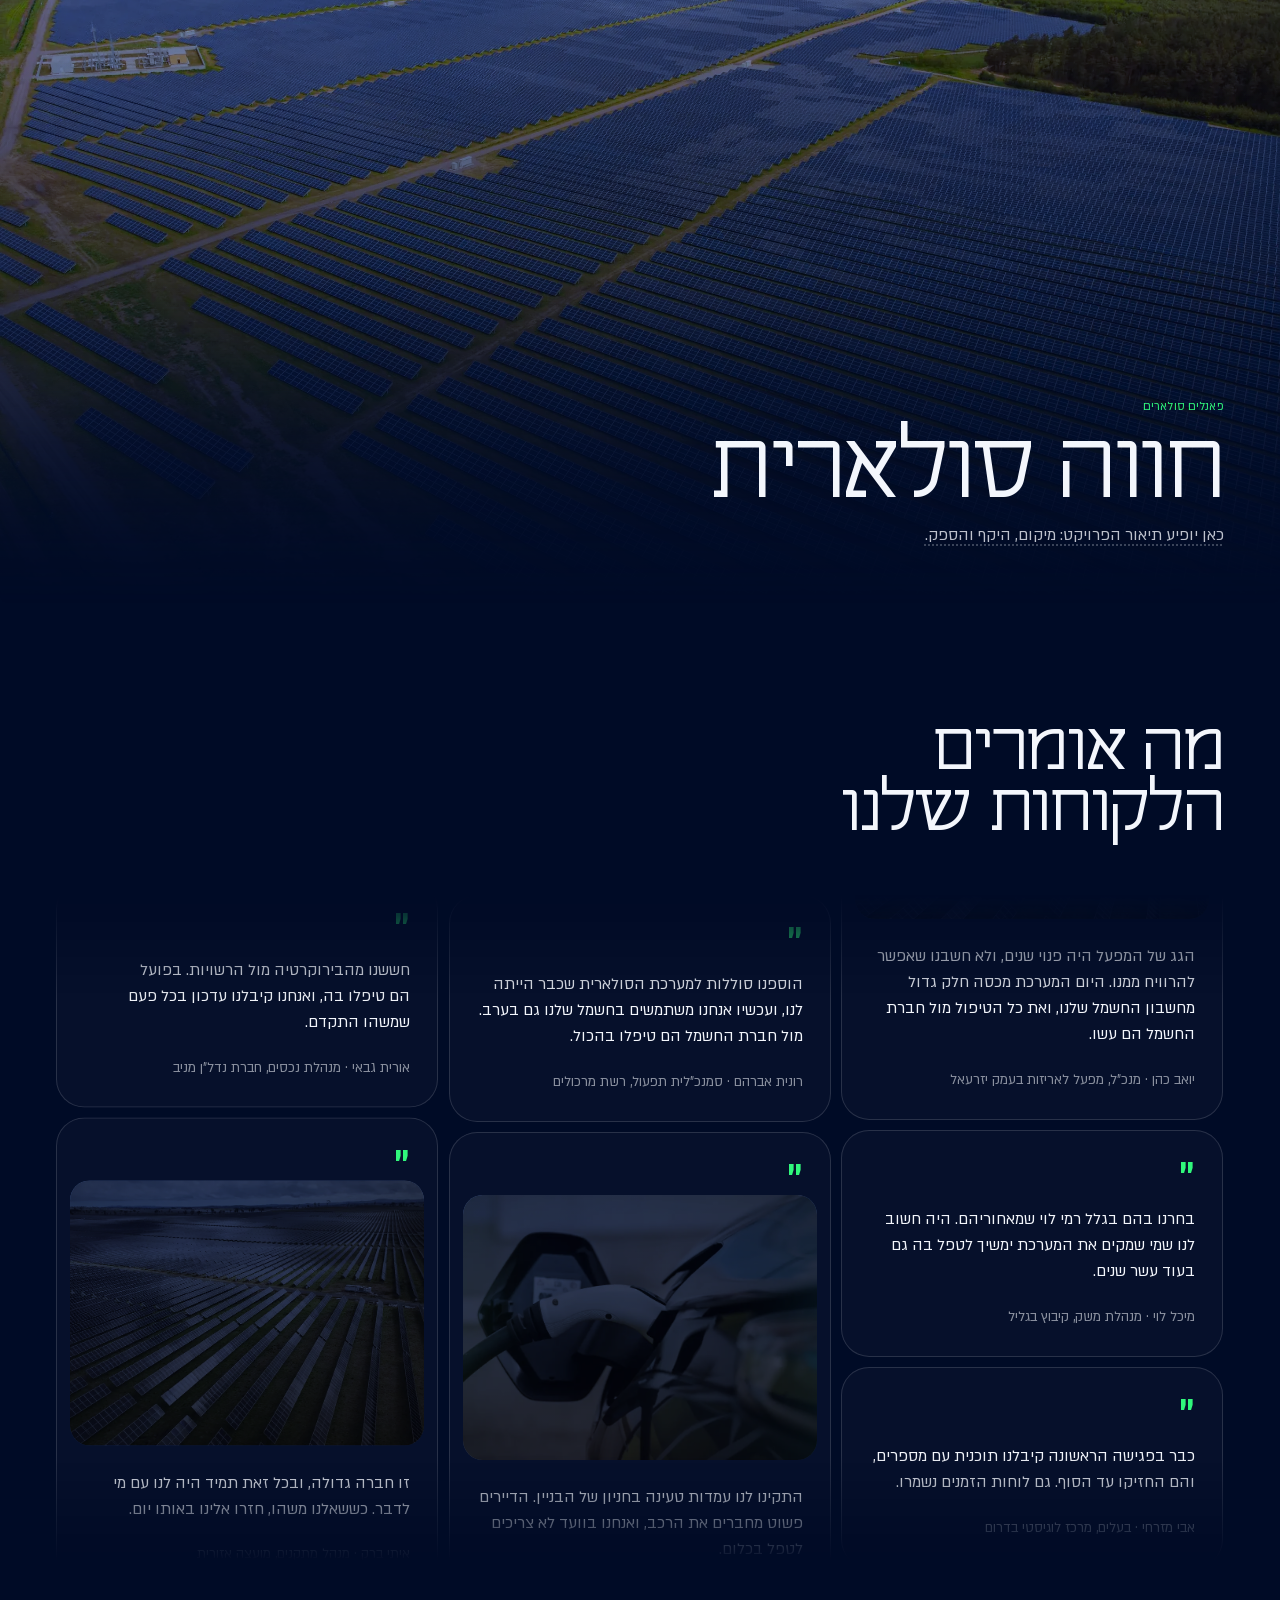
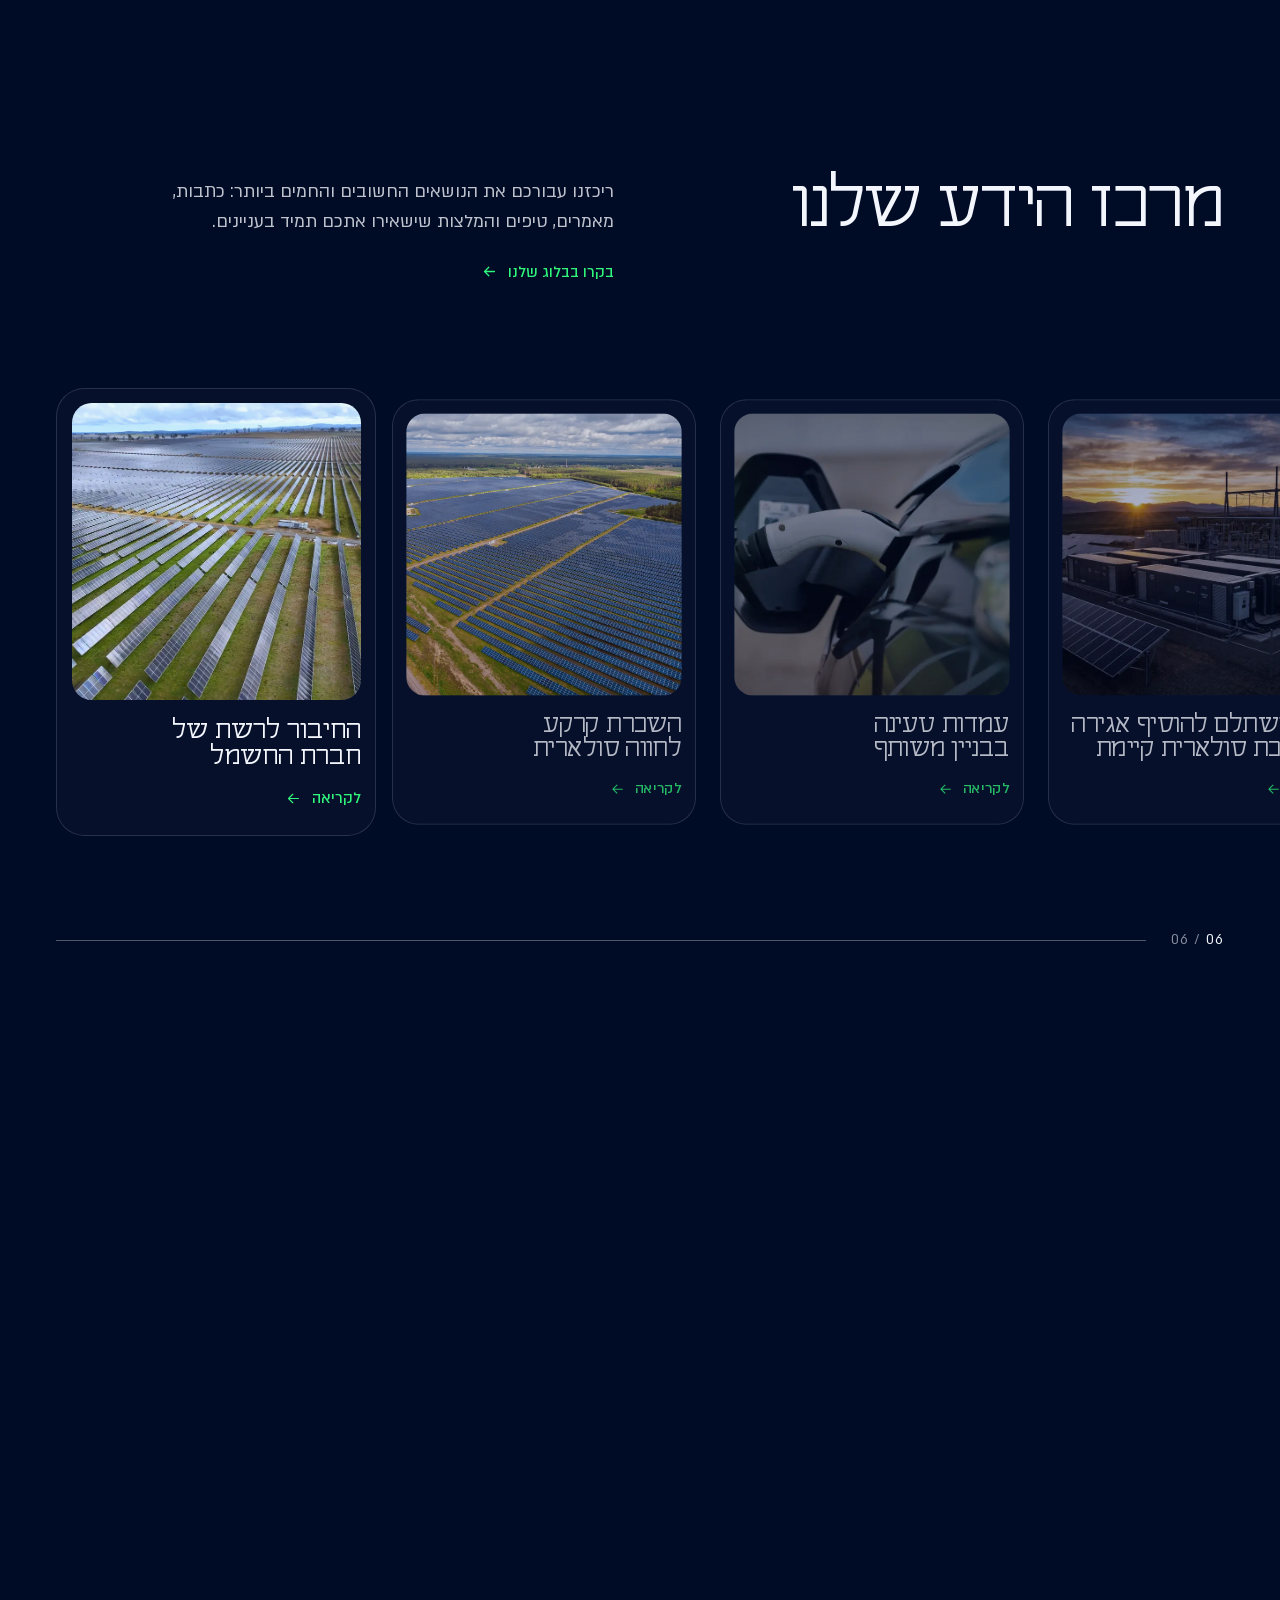
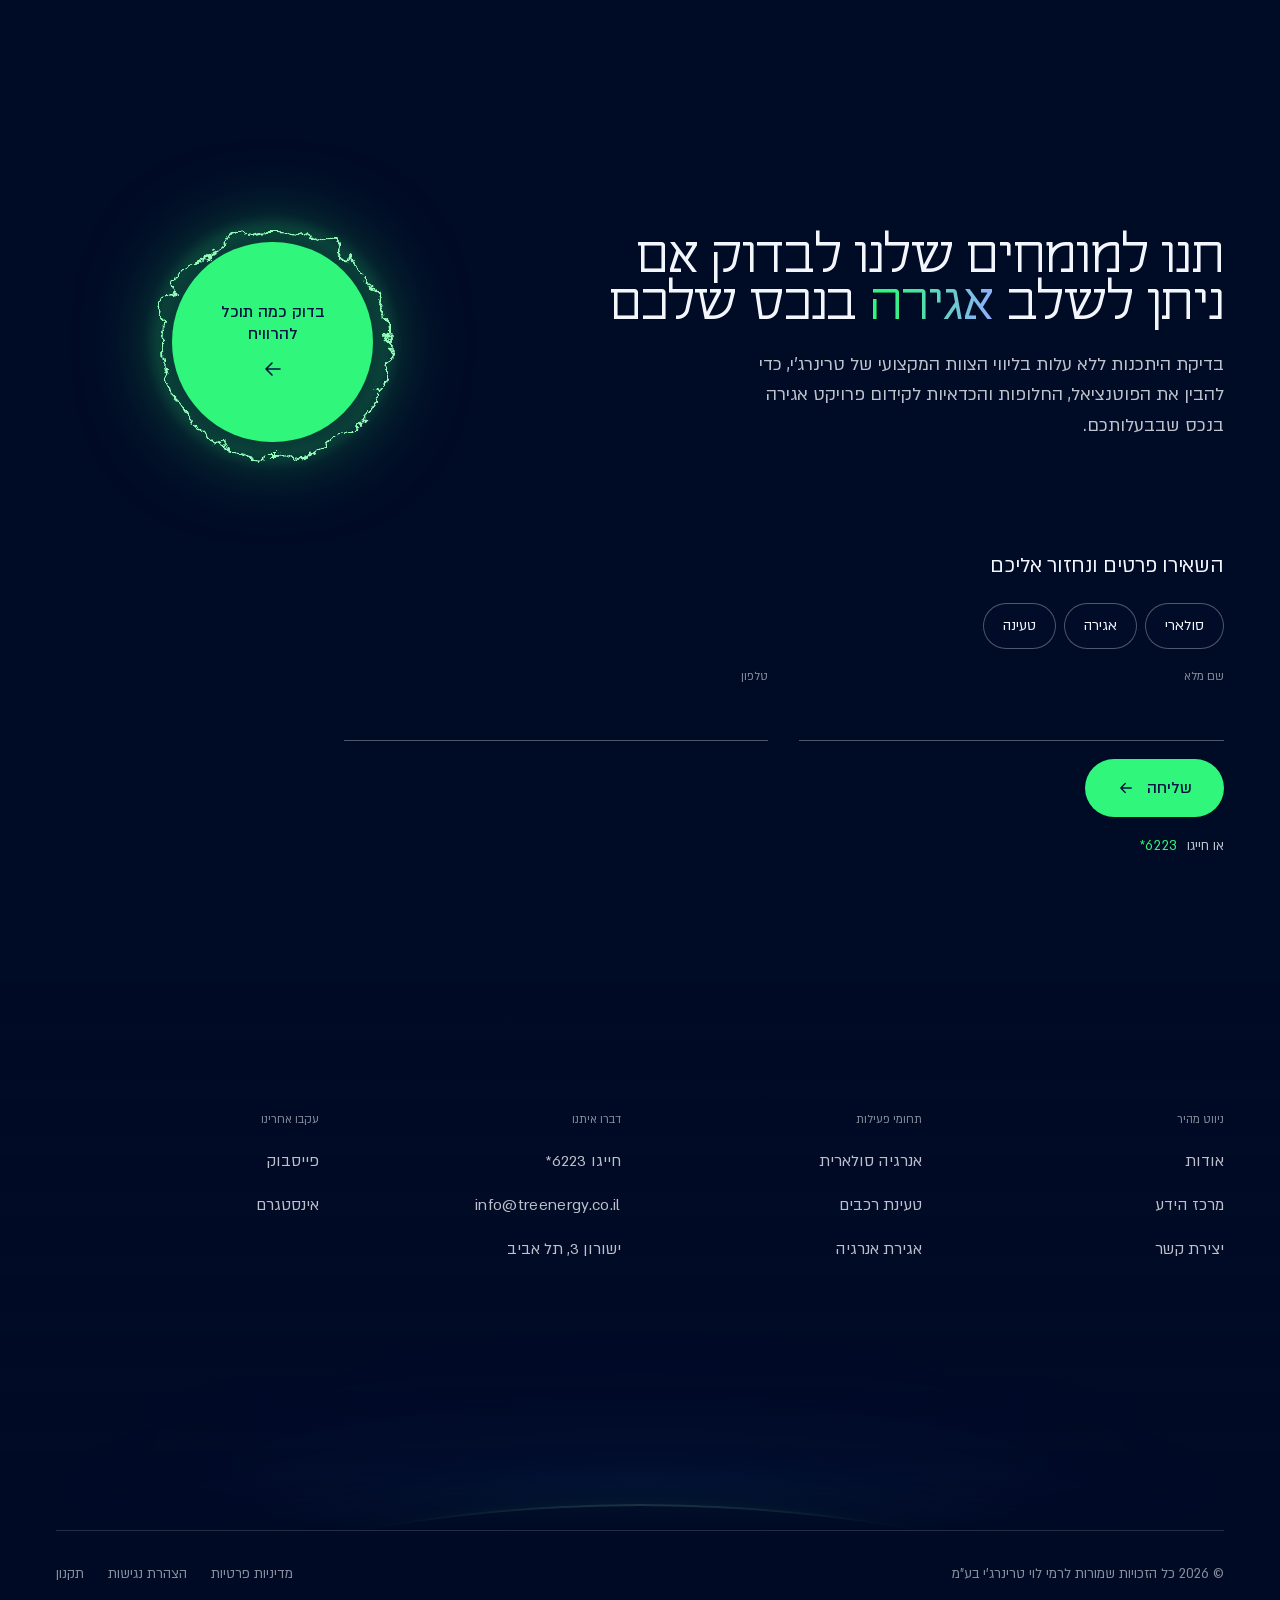
==== commit 5f03788f: "Remove decorative dots beside labels (r34) Co-Authored-By: Claude Opus 5.5 <noreply@anthropic.com>" ====
--- a/index.html
+++ b/index.html
@@ -22,17 +22,17 @@
   if (!window.__still && matchMedia("(prefers-reduced-motion:no-preference)").matches) document.documentElement.classList.add("open-anim");
   if ("scrollRestoration" in history) history.scrollRestoration = "manual";
 </script>
-<link rel="stylesheet" href="assets/css/site.css?v=r33">
-<link rel="stylesheet" href="assets/css/scene.css?v=r33">
+<link rel="stylesheet" href="assets/css/site.css?v=r34">
+<link rel="stylesheet" href="assets/css/scene.css?v=r34">
 <link rel="preload" href="assets/img/scene/wide-on.webp" as="image" media="(min-aspect-ratio:9/10)">
 <link rel="preload" href="assets/img/scene/tall-on.webp" as="image" media="(max-aspect-ratio:9/10)">
 <!-- the page's own files carry the round (?v=), so a visitor never gets this round's code with pieces of the last one from the cache -->
-<script type="importmap">{"imports":{"./assets/js/ribbon.js":"./assets/js/ribbon.js?v=r33","./assets/js/arc-rings.js":"./assets/js/arc-rings.js?v=r33","./assets/js/sky.js":"./assets/js/sky.js?v=r33","./assets/js/scene-dom.js":"./assets/js/scene-dom.js?v=r33","./assets/js/scene-marks.js":"./assets/js/scene-marks.js?v=r33","./assets/js/scene-trail.js":"./assets/js/scene-trail.js?v=r33","./assets/js/menu-dots.js":"./assets/js/menu-dots.js?v=r33"}}</script>
+<script type="importmap">{"imports":{"./assets/js/ribbon.js":"./assets/js/ribbon.js?v=r34","./assets/js/arc-rings.js":"./assets/js/arc-rings.js?v=r34","./assets/js/sky.js":"./assets/js/sky.js?v=r34","./assets/js/scene-dom.js":"./assets/js/scene-dom.js?v=r34","./assets/js/scene-marks.js":"./assets/js/scene-marks.js?v=r34","./assets/js/scene-trail.js":"./assets/js/scene-trail.js?v=r34","./assets/js/menu-dots.js":"./assets/js/menu-dots.js?v=r34"}}</script>
 <script defer src="vendor/gsap/gsap.min.js"></script>
 <script defer src="vendor/gsap/SplitText.min.js"></script>
 <script defer src="vendor/lenis/lenis.min.js"></script>
-<script type="module" src="assets/js/site.js?v=r33"></script>
-<script type="module" src="assets/js/scene.js?v=r33"></script>
+<script type="module" src="assets/js/site.js?v=r34"></script>
+<script type="module" src="assets/js/scene.js?v=r34"></script>
 </head>
 <body>
 <!-- the living night: one field behind the whole page -->
--- a/assets/css/site.css
+++ b/assets/css/site.css
@@ -107,7 +107,6 @@
 .lnk svg{width:17px;height:17px;transition:transform .4s var(--ease-out)}
 @media (hover:hover) and (pointer:fine){.lnk:hover{background-size:100% 1px}.lnk:hover svg{transform:translateX(-5px)}}
 .kick{font-size:var(--fs-small);font-weight:400;color:var(--muted);display:flex;align-items:center;gap:12px;letter-spacing:.01em}
-.kick::before{content:"";flex:none;width:7px;height:7px;border-radius:50%;background:var(--accent);box-shadow:0 0 10px var(--accent)}
 
 /* ---------- header: the power line ---------- */
 .hskip{position:absolute;inset-inline-start:16px;top:-64px;z-index:90;box-shadow:0 0 0 3px rgba(var(--n0),.85);display:inline-flex;align-items:center;min-height:44px;padding:0 16px;border-radius:999px;
@@ -425,7 +424,6 @@
 
 /* ---------- shared bits ---------- */
 .tag{display:inline-flex;align-items:center;gap:8px;font-size:13px;font-weight:400;color:var(--accent);letter-spacing:.01em}
-.tag::before{content:"";width:6px;height:6px;border-radius:50%;background:var(--accent);box-shadow:0 0 8px rgba(48,247,123,.7)}
 .tmp{position:absolute;z-index:2;top:14px;inset-inline-start:14px;display:inline-flex;align-items:center;min-height:26px;padding:0 12px;border-radius:999px;
   background:rgba(0,32,96,.78);color:#fff;font-size:12px;font-weight:400;letter-spacing:.02em}
 .hole{font-size:var(--fs-body);color:var(--ink-soft);text-decoration:underline dotted var(--line-strong);text-underline-offset:5px}
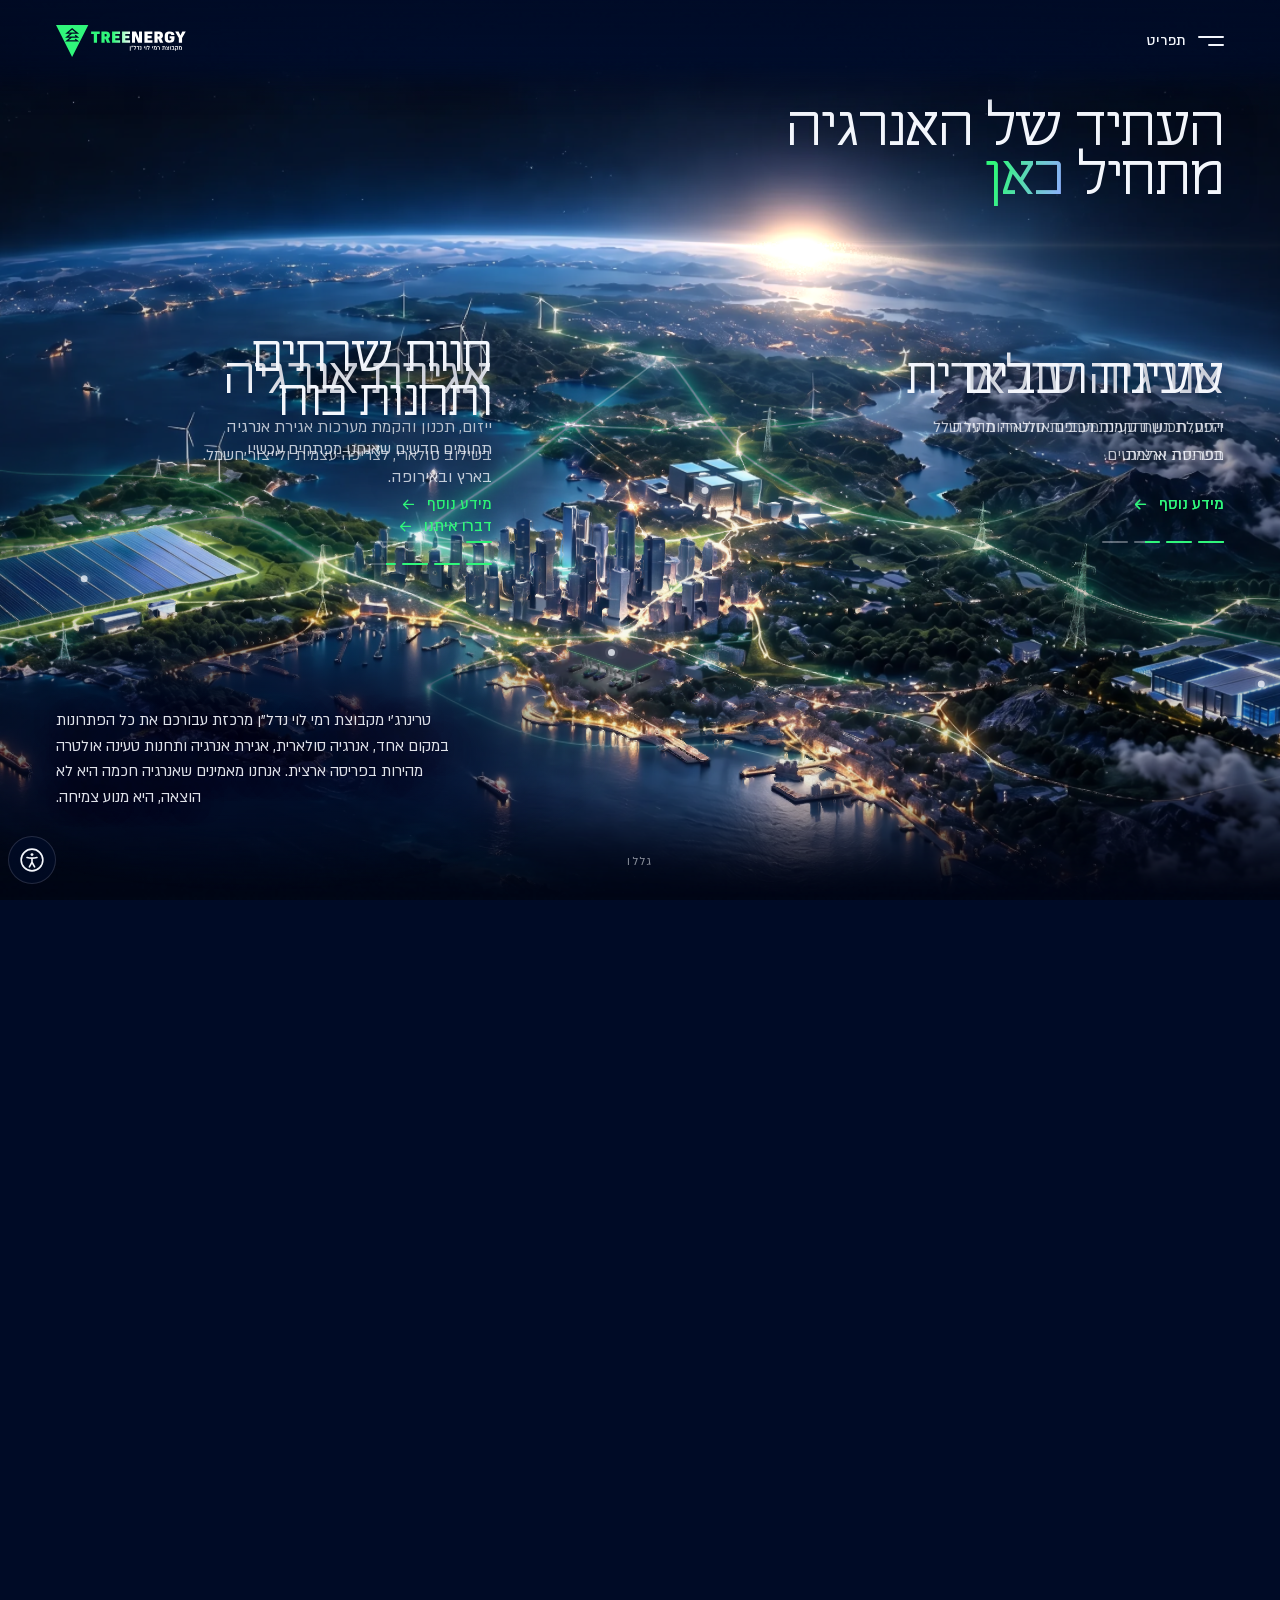
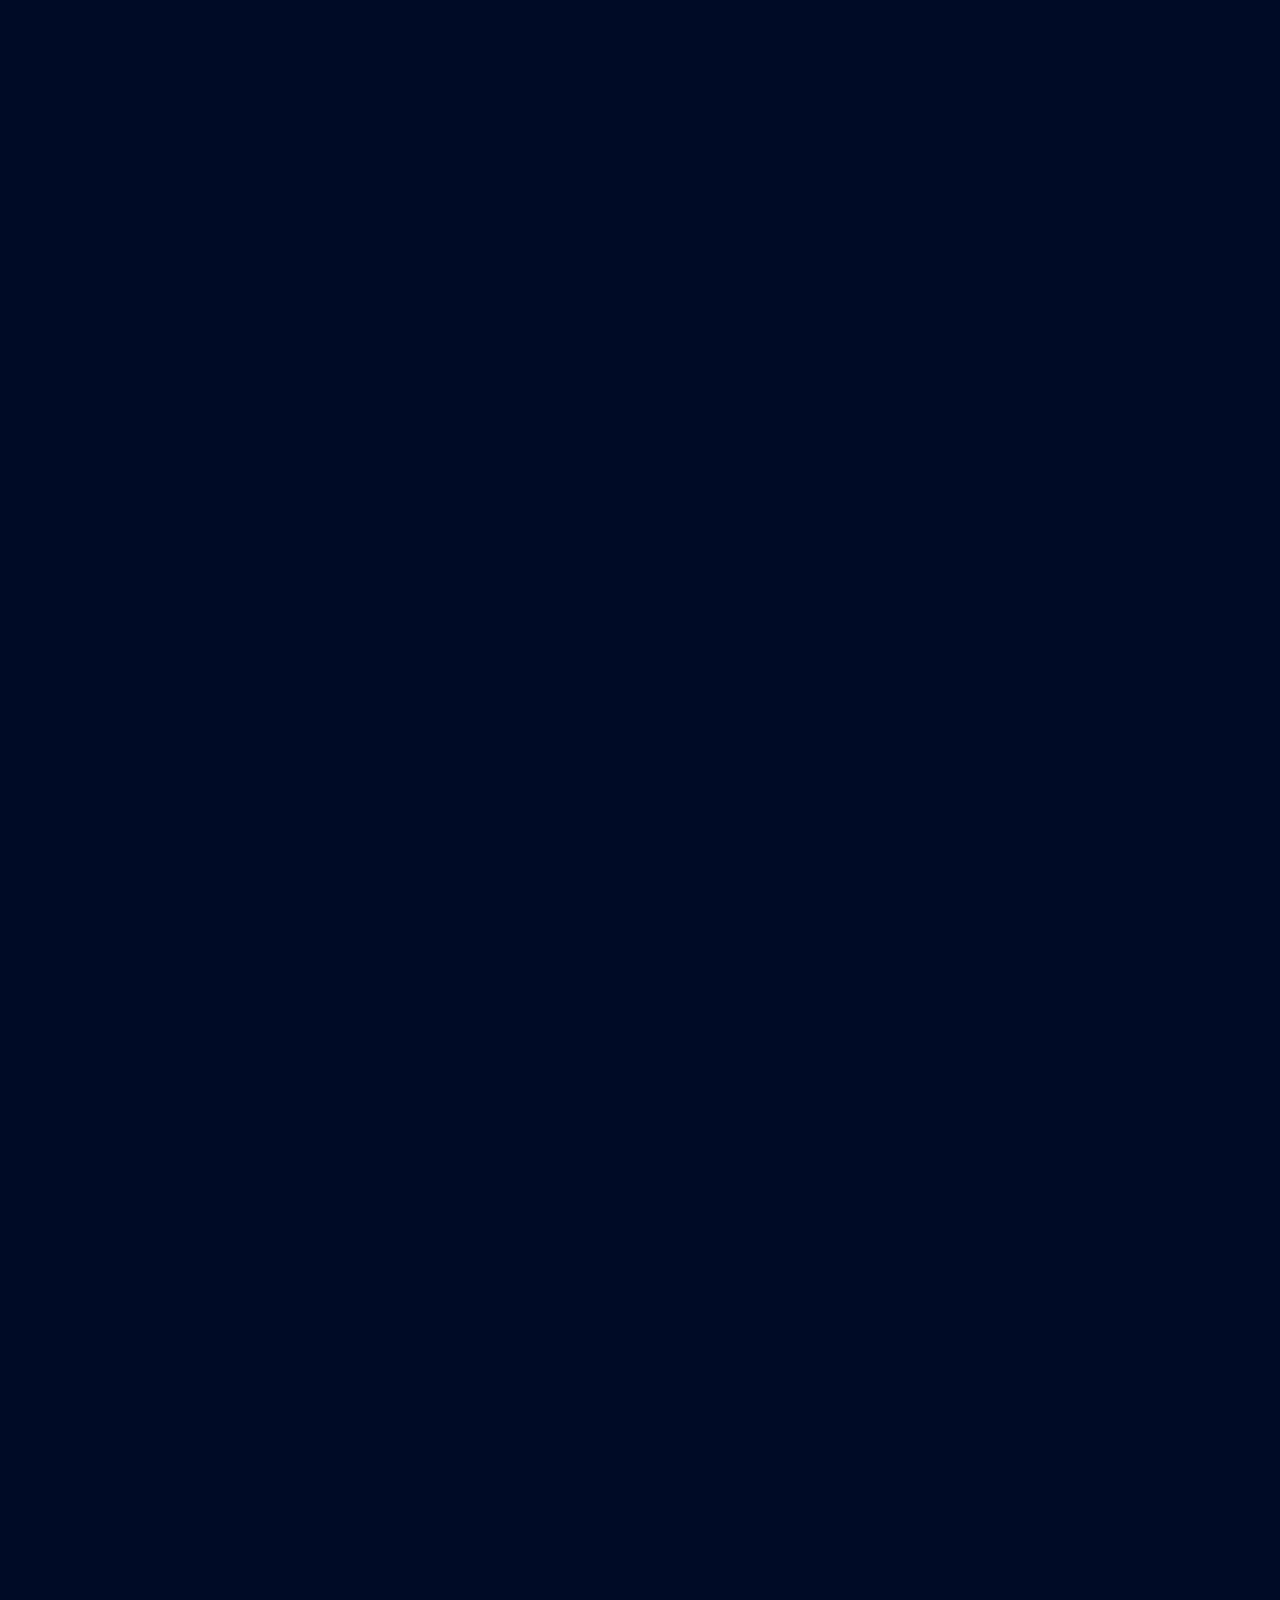
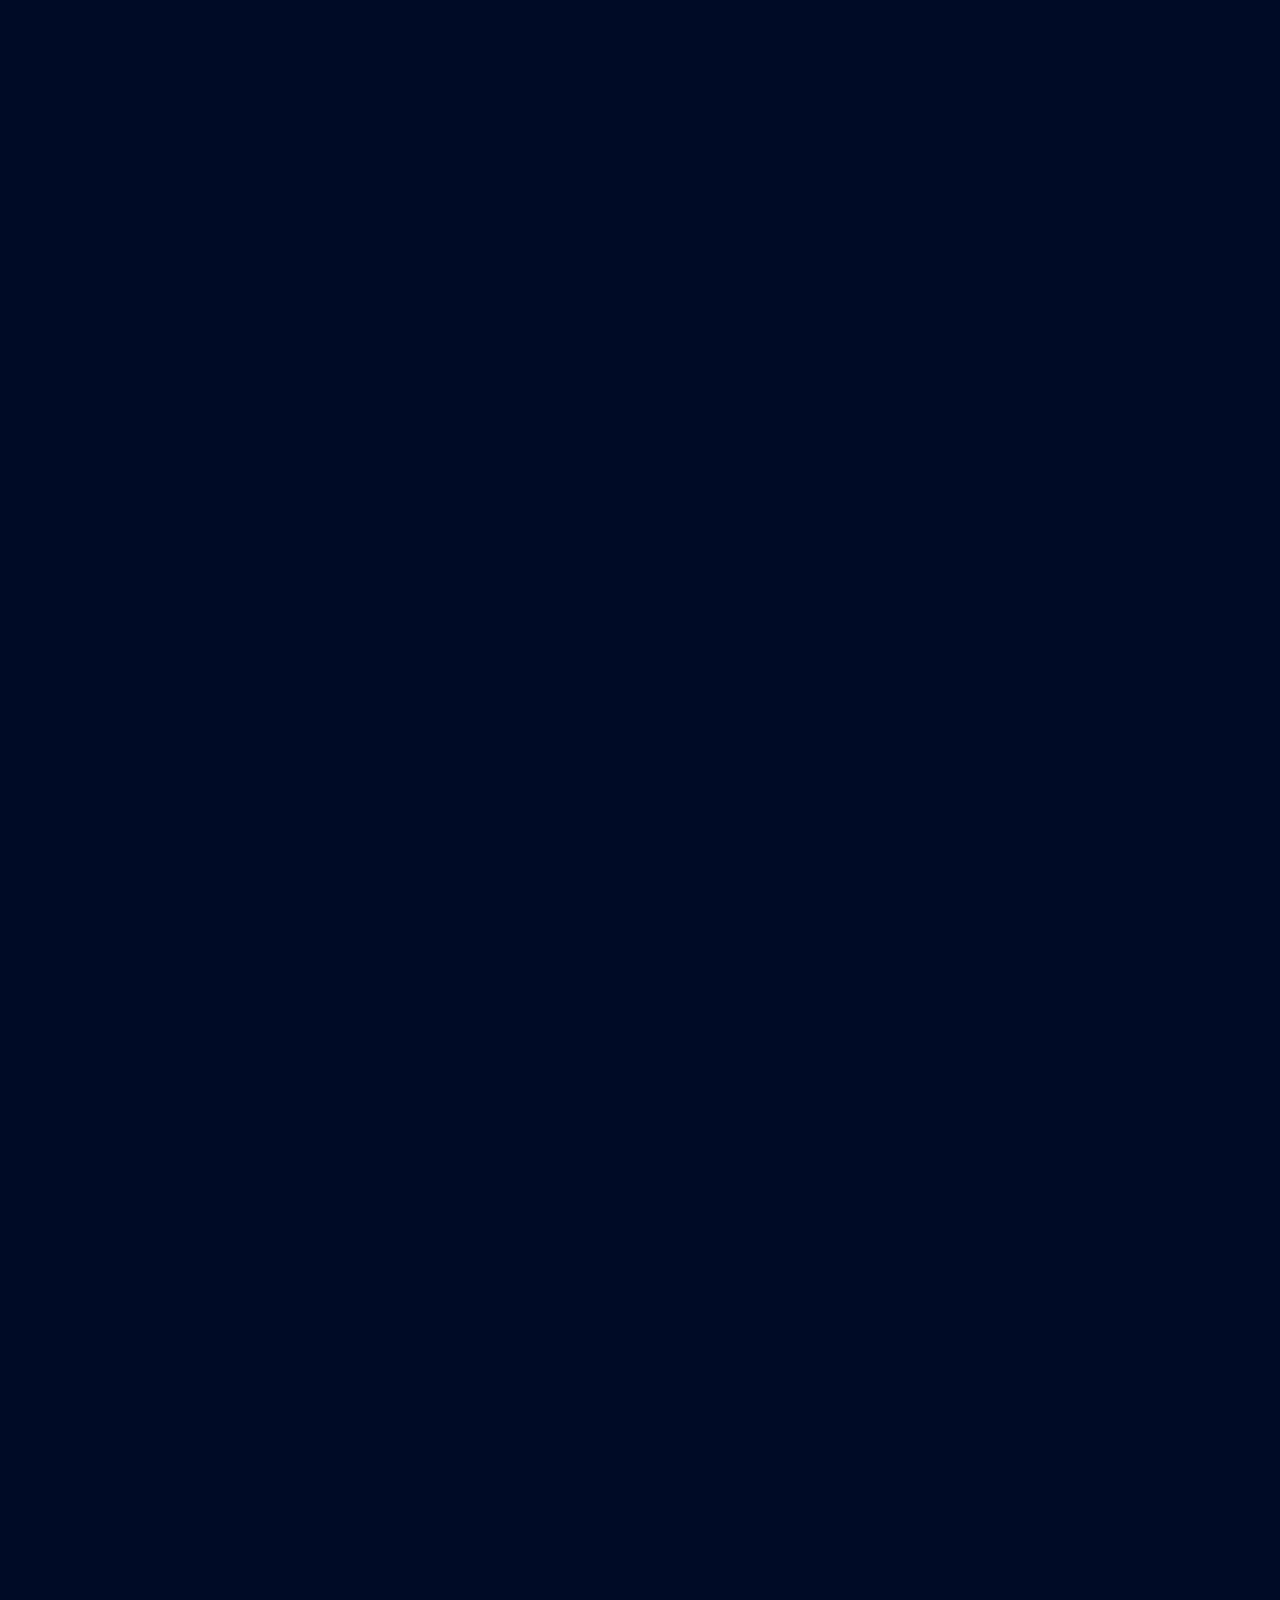
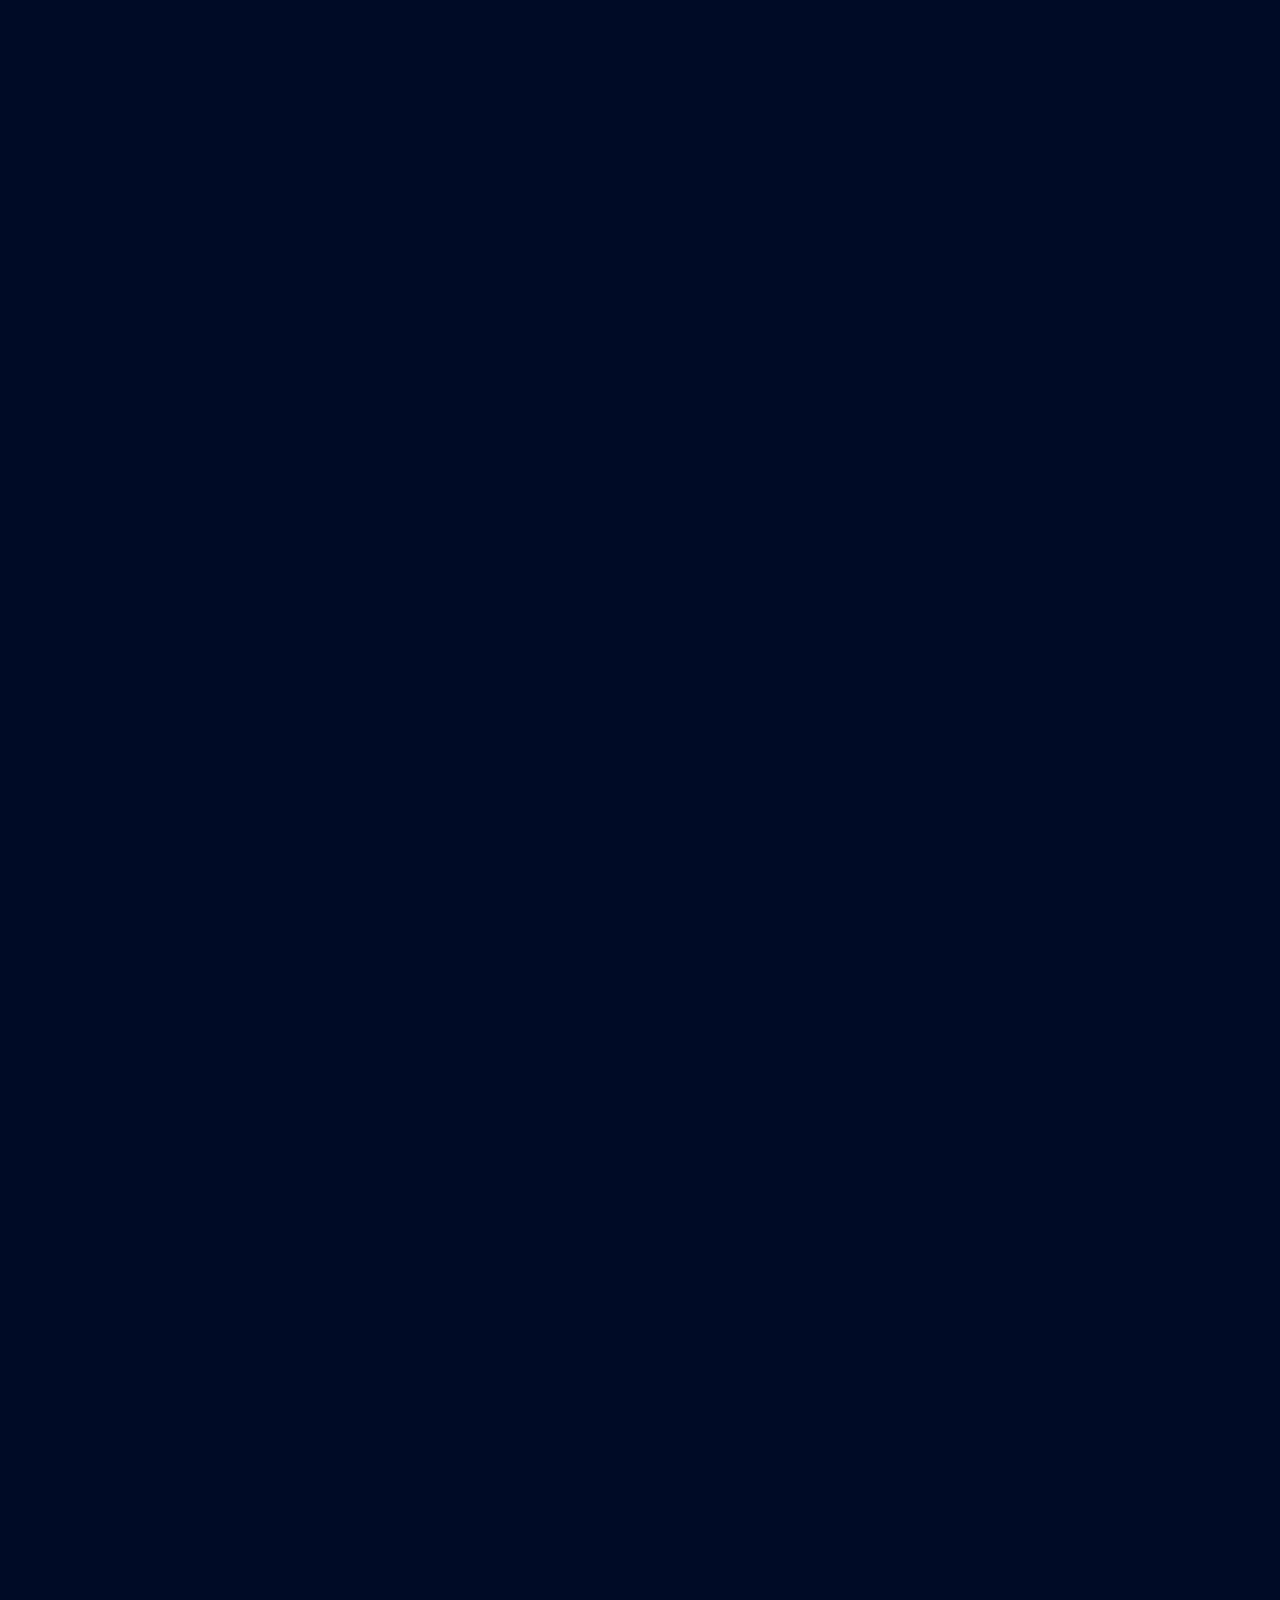
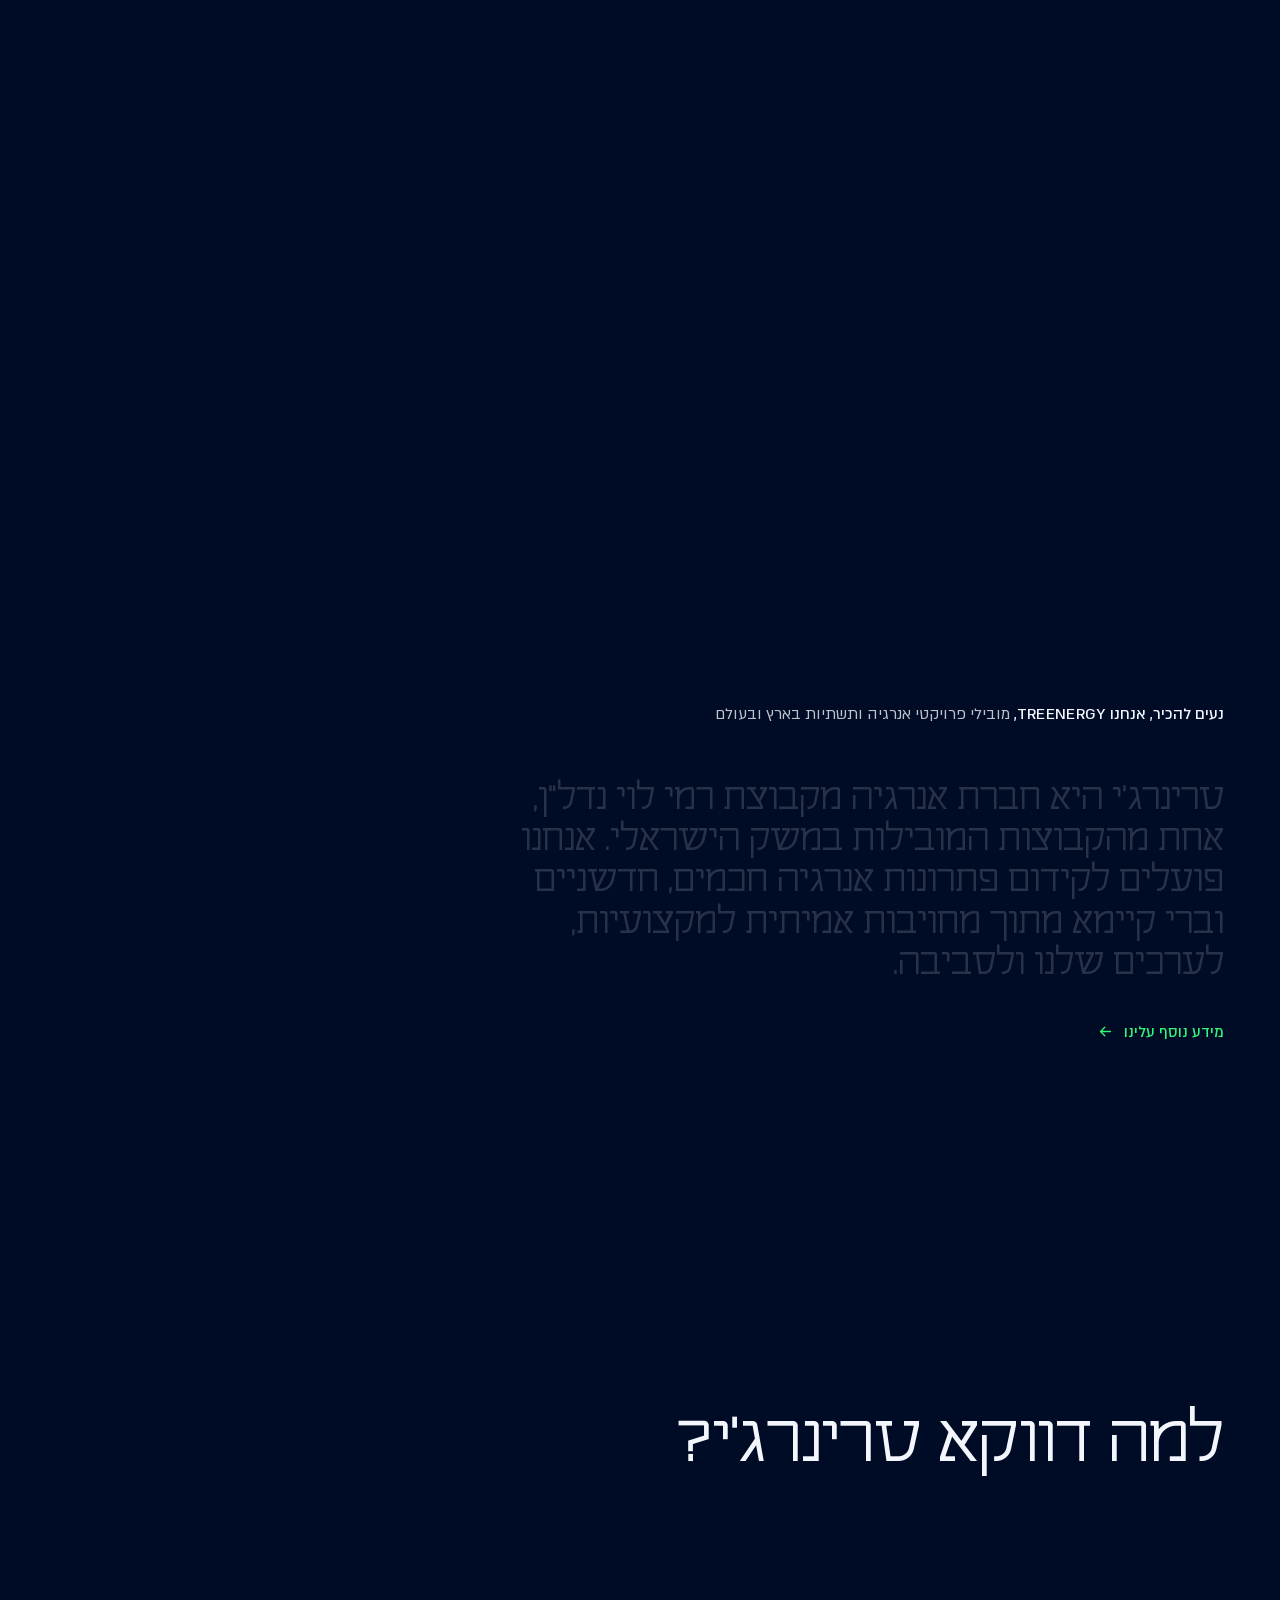
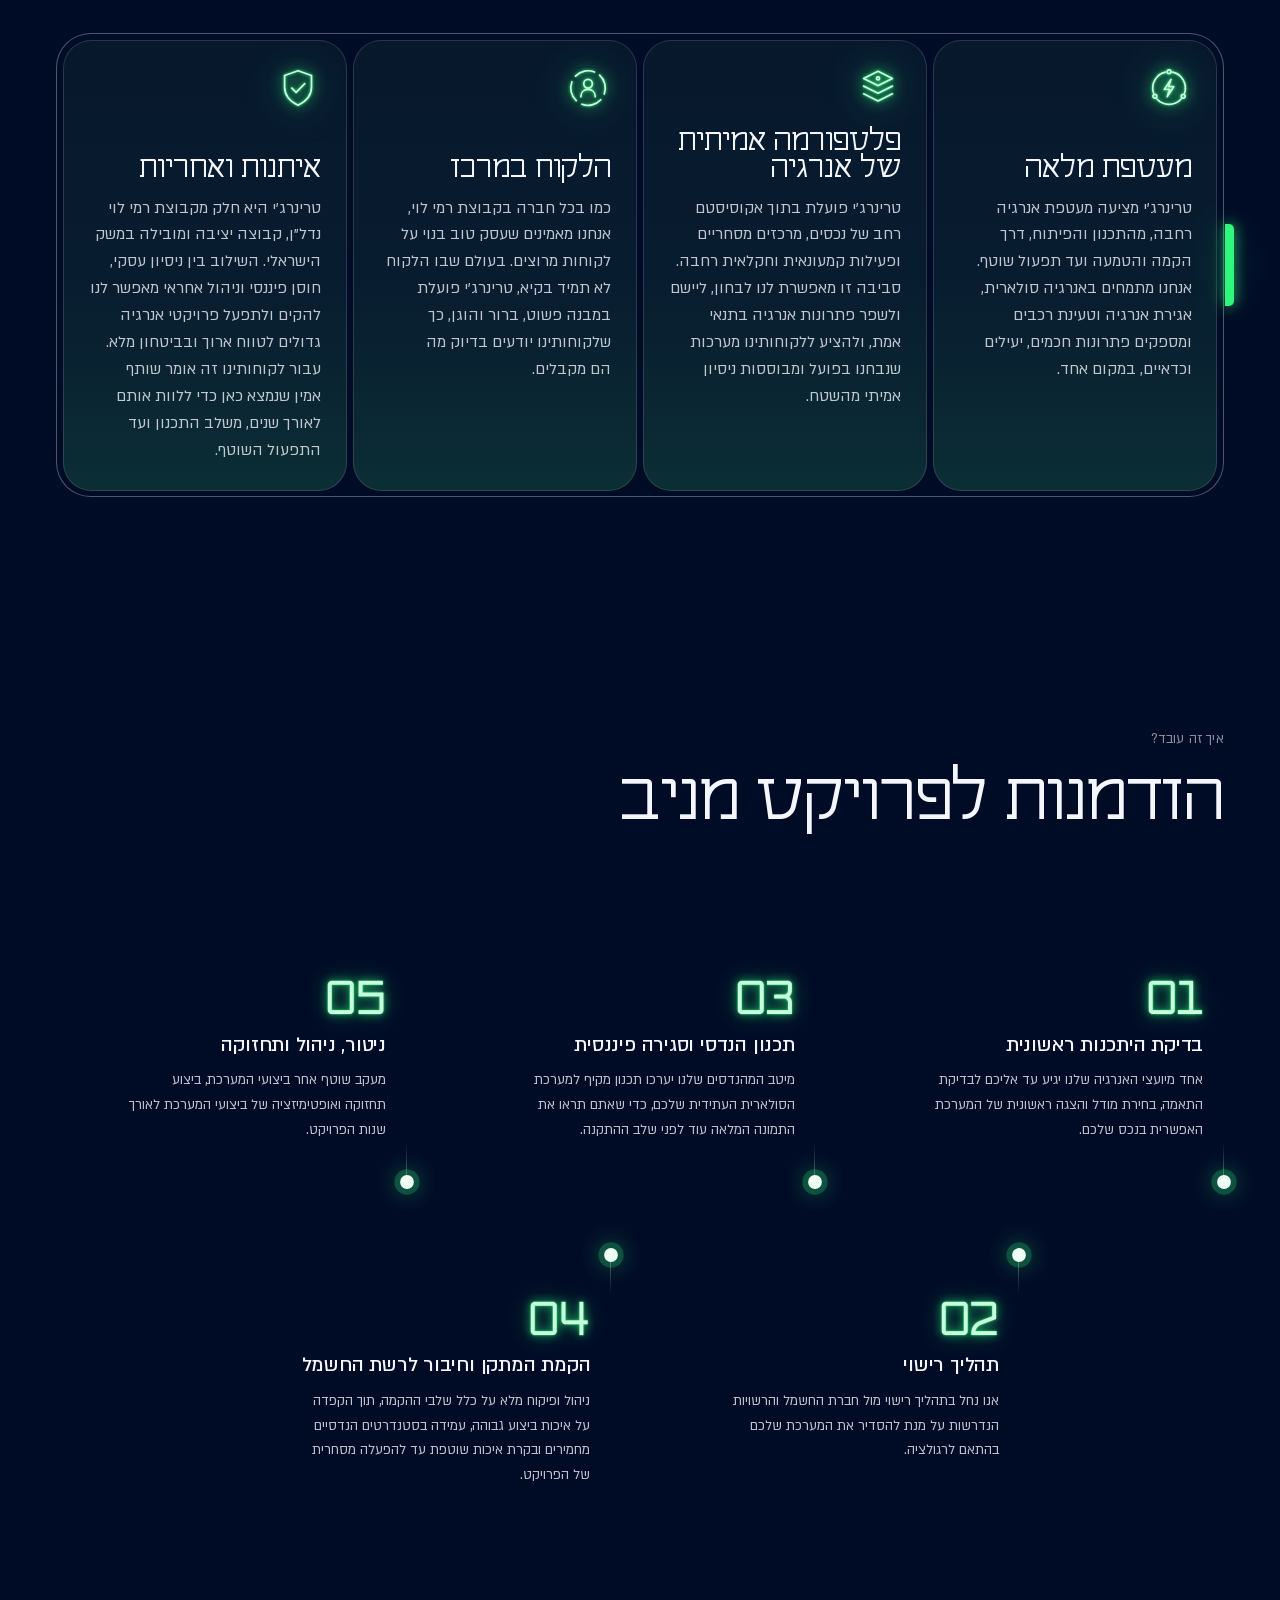
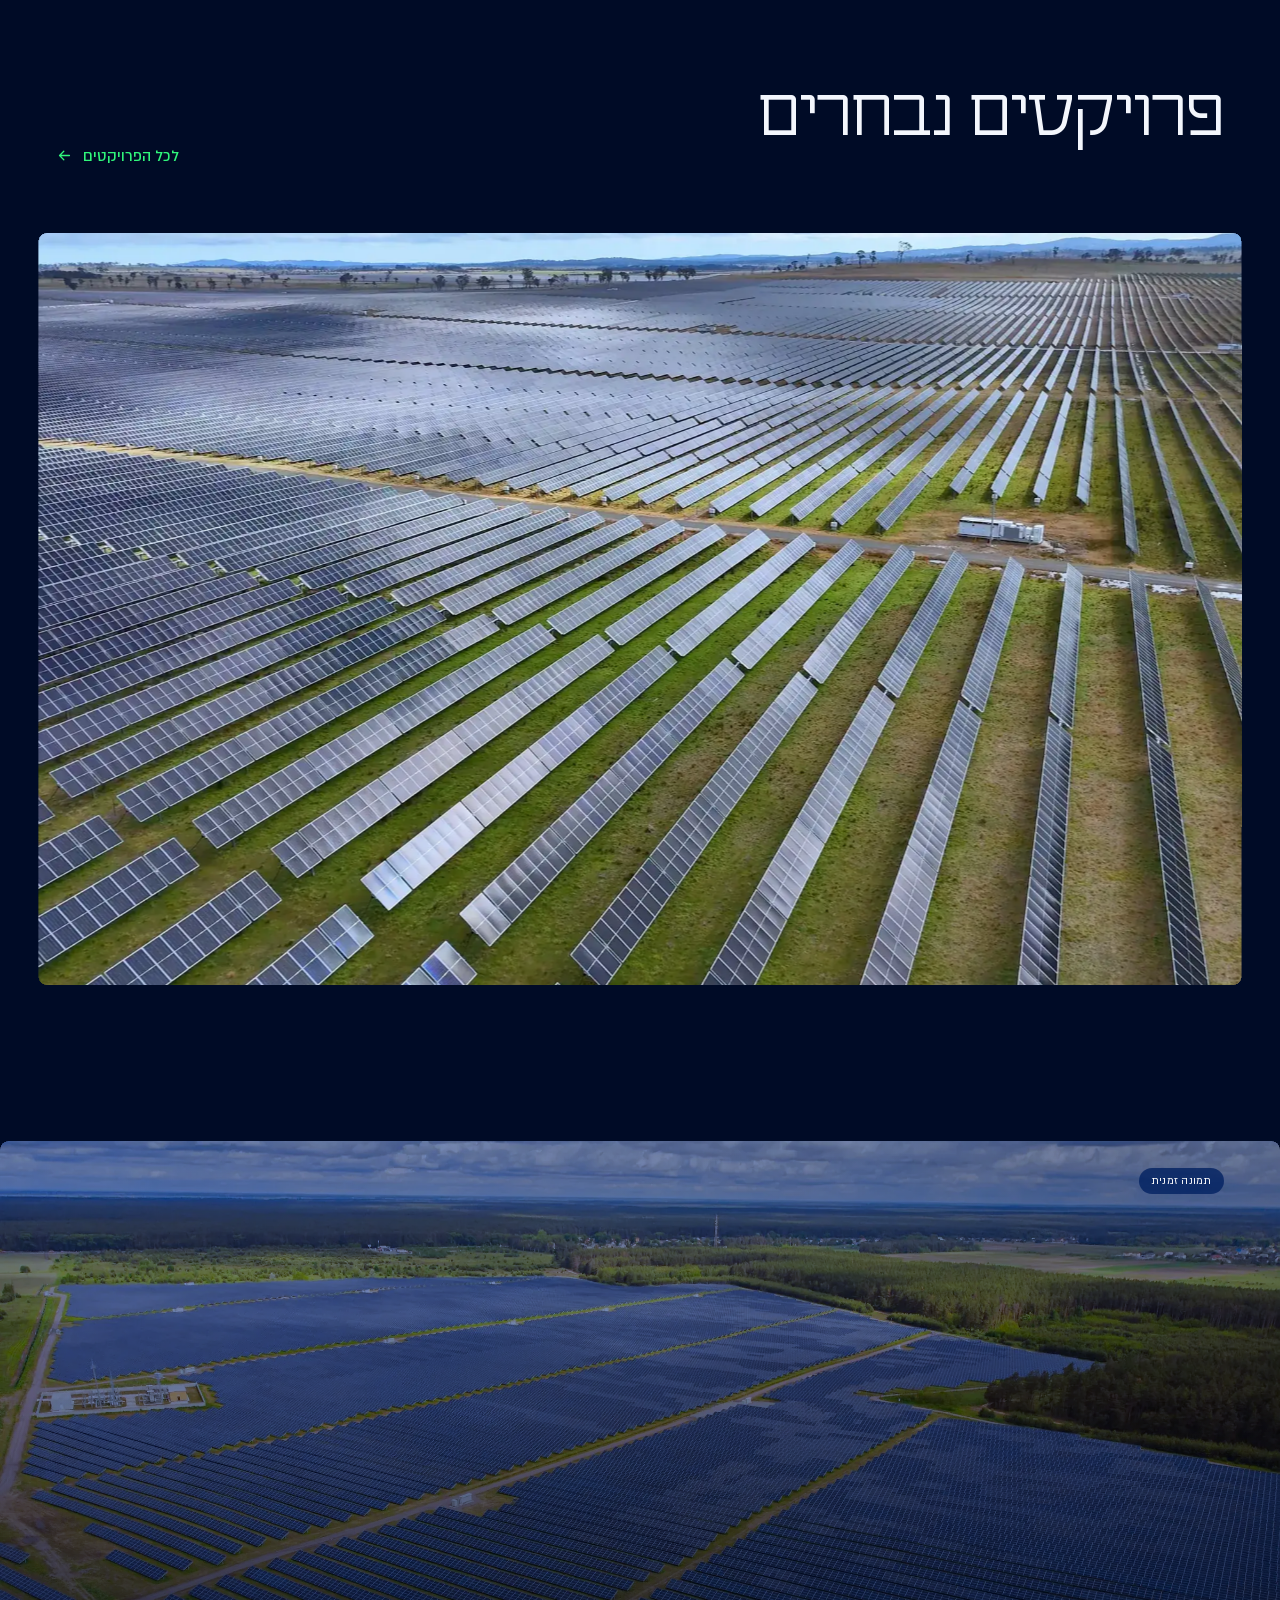
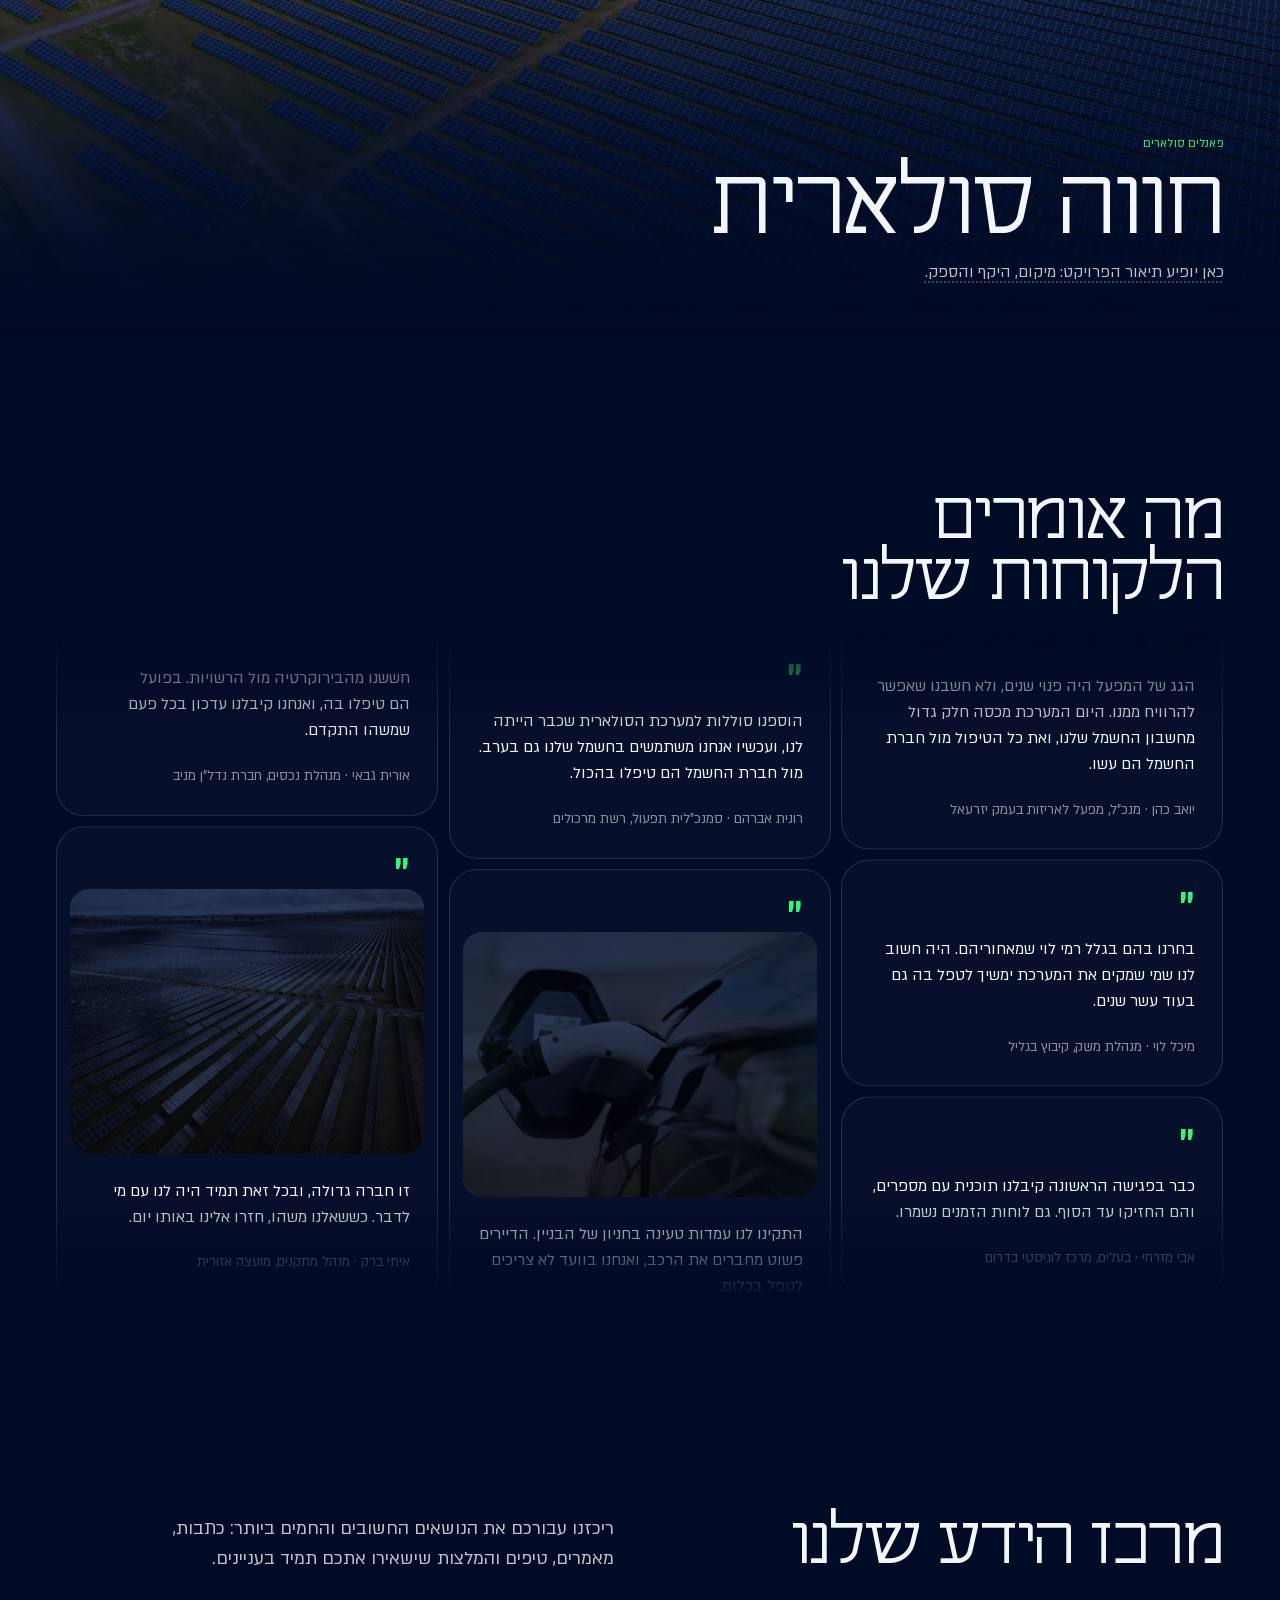
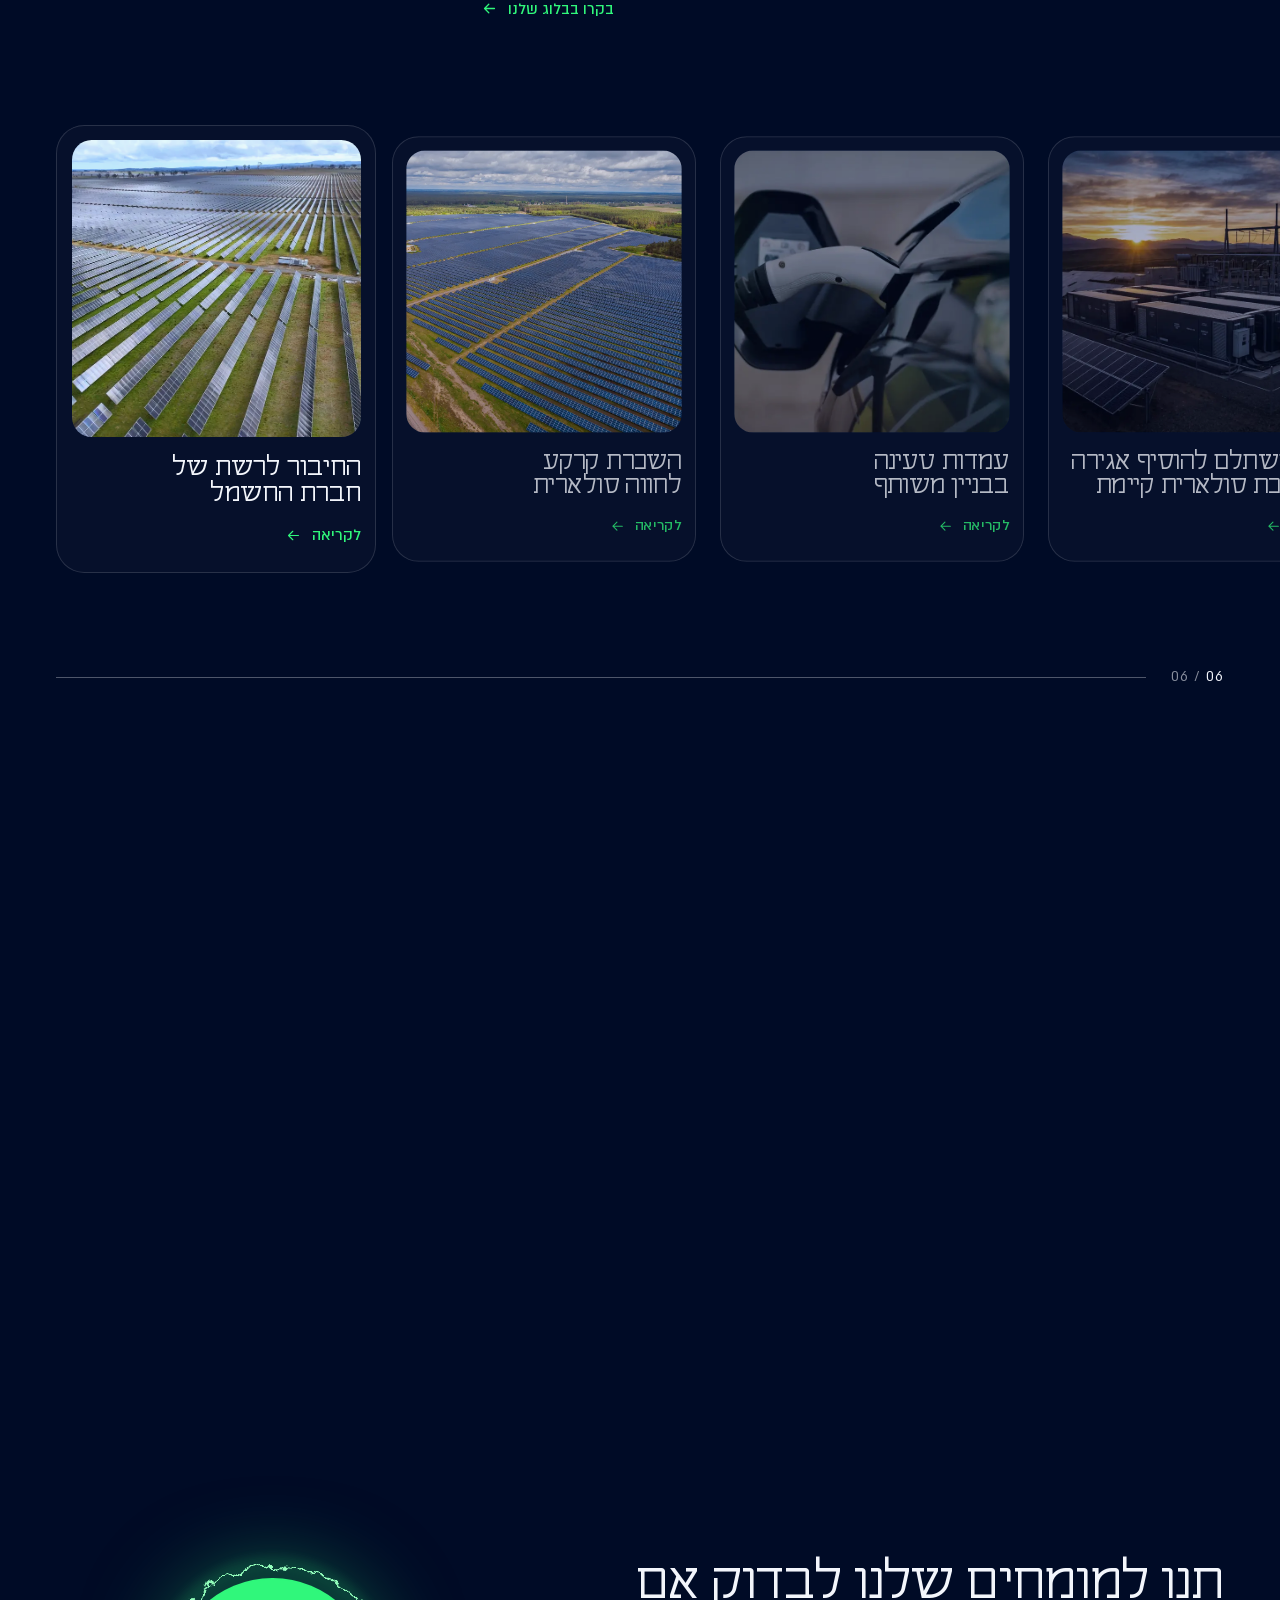
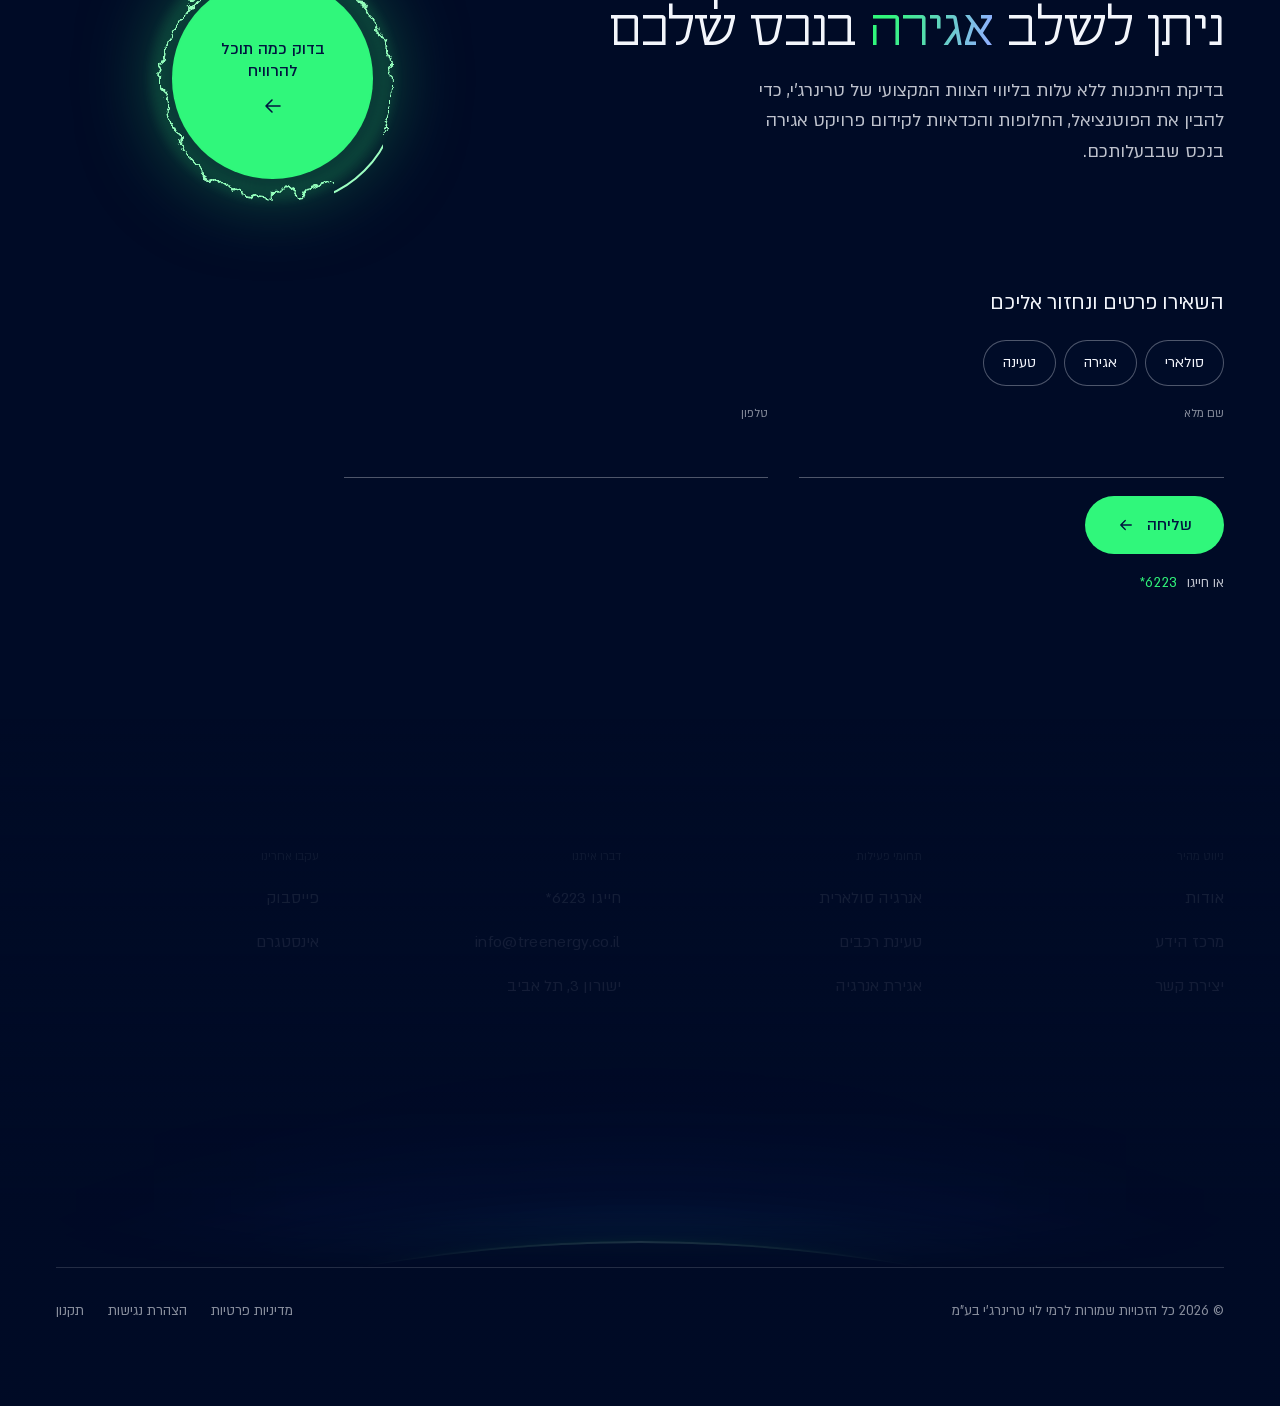
==== commit ff625c52: "Home: drop figures from why, about link to about page; soft page transition (r35) Co-Authored-By: Cl" ====
--- a/index.html
+++ b/index.html
@@ -22,17 +22,17 @@
   if (!window.__still && matchMedia("(prefers-reduced-motion:no-preference)").matches) document.documentElement.classList.add("open-anim");
   if ("scrollRestoration" in history) history.scrollRestoration = "manual";
 </script>
-<link rel="stylesheet" href="assets/css/site.css?v=r34">
-<link rel="stylesheet" href="assets/css/scene.css?v=r34">
+<link rel="stylesheet" href="assets/css/site.css?v=r35">
+<link rel="stylesheet" href="assets/css/scene.css?v=r35">
 <link rel="preload" href="assets/img/scene/wide-on.webp" as="image" media="(min-aspect-ratio:9/10)">
 <link rel="preload" href="assets/img/scene/tall-on.webp" as="image" media="(max-aspect-ratio:9/10)">
 <!-- the page's own files carry the round (?v=), so a visitor never gets this round's code with pieces of the last one from the cache -->
-<script type="importmap">{"imports":{"./assets/js/ribbon.js":"./assets/js/ribbon.js?v=r34","./assets/js/arc-rings.js":"./assets/js/arc-rings.js?v=r34","./assets/js/sky.js":"./assets/js/sky.js?v=r34","./assets/js/scene-dom.js":"./assets/js/scene-dom.js?v=r34","./assets/js/scene-marks.js":"./assets/js/scene-marks.js?v=r34","./assets/js/scene-trail.js":"./assets/js/scene-trail.js?v=r34","./assets/js/menu-dots.js":"./assets/js/menu-dots.js?v=r34"}}</script>
+<script type="importmap">{"imports":{"./assets/js/ribbon.js":"./assets/js/ribbon.js?v=r35","./assets/js/arc-rings.js":"./assets/js/arc-rings.js?v=r35","./assets/js/sky.js":"./assets/js/sky.js?v=r35","./assets/js/scene-dom.js":"./assets/js/scene-dom.js?v=r35","./assets/js/scene-marks.js":"./assets/js/scene-marks.js?v=r35","./assets/js/scene-trail.js":"./assets/js/scene-trail.js?v=r35","./assets/js/menu-dots.js":"./assets/js/menu-dots.js?v=r35"}}</script>
 <script defer src="vendor/gsap/gsap.min.js"></script>
 <script defer src="vendor/gsap/SplitText.min.js"></script>
 <script defer src="vendor/lenis/lenis.min.js"></script>
-<script type="module" src="assets/js/site.js?v=r34"></script>
-<script type="module" src="assets/js/scene.js?v=r34"></script>
+<script type="module" src="assets/js/site.js?v=r35"></script>
+<script type="module" src="assets/js/scene.js?v=r35"></script>
 </head>
 <body>
 <!-- the living night: one field behind the whole page -->
@@ -224,7 +224,7 @@
   <div class="intro-in">
     <h2 id="about-h" class="intro-kick rv" data-drift="40">נעים להכיר, אנחנו <span class="lat">TREENERGY</span>, <span class="intro-tag">מובילי פרויקטי אנרגיה ותשתיות בארץ ובעולם</span></h2>
     <p class="intro-say">טרינרג'י היא חברת אנרגיה מקבוצת רמי לוי נדל"ן, אחת מהקבוצות המובילות במשק הישראלי. אנחנו פועלים לקידום פתרונות אנרגיה חכמים, חדשניים וברי קיימא מתוך מחויבות אמיתית למקצועיות, לערכים שלנו ולסביבה.</p>
-    <a class="lnk rv" href="#why">מידע נוסף עלינו<svg viewBox="0 0 24 24" fill="none" stroke="currentColor" stroke-width="1.8" stroke-linecap="round" stroke-linejoin="round" aria-hidden="true"><path d="M19 12H5M11 6l-6 6 6 6"/></svg></a>
+    <a class="lnk rv" href="about.html">מידע נוסף עלינו<svg viewBox="0 0 24 24" fill="none" stroke="currentColor" stroke-width="1.8" stroke-linecap="round" stroke-linejoin="round" aria-hidden="true"><path d="M19 12H5M11 6l-6 6 6 6"/></svg></a>
   </div>
 </section>
 
@@ -235,21 +235,8 @@
   <svg class="why-trail"></svg>
   <h2 id="why-h" class="why-h" data-drift="60">למה דווקא טרינרג'י?</h2>
 
-  <!-- the readout: three figures from the client's own pages, rolled in by the scroll -->
-  <dl class="figs">
-    <div class="fig">
-      <dt class="fig-v"><small>מעל</small><span class="odo" data-odo>15</span><em>%</em></dt>
-      <dd>תשואה שמערכת סולארית מסוגלת להביא</dd>
-    </div>
-    <div class="fig">
-      <dt class="fig-v"><small>עד</small><span class="odo" data-odo>100</span><em>%</em></dt>
-      <dd>מימון למערכת סולארית, בתנאים נוחים</dd>
-    </div>
-    <div class="fig">
-      <dt class="fig-v"><span class="odo" data-odo>24</span><em>/</em><span class="odo" data-odo>7</span></dt>
-      <dd>מוקד זמין לנהגים</dd>
-    </div>
-  </dl>
+  <!-- the readout of figures came off (10.11.2026: the client has no such numbers); the empty box keeps the space the trail swings through -->
+  <div class="figs" aria-hidden="true"></div>
 
   <!-- the battery -->
   <ol class="cells" data-line="info">
--- a/assets/css/site.css
+++ b/assets/css/site.css
@@ -1040,3 +1040,15 @@
 .ax-contrast .trails{opacity:.6}
 /* endless loops hold still while their section is out of sight (round 7, for speed: site.js marks it .is-far) */
 .is-far .plug::after,.is-far .ft-rim::before,.is-far .ft-glow,.is-far .obj,.is-far .sp,.is-far .cell-ic,.is-far .step-n{animation-play-state:paused}
+
+/* between pages (10.11.2026, promised to the client: "a nice little transition between the pages"): the browser's own
+   cross-document view transition, a short dissolve with a slight rise (no blur: a full-screen filter is heavy on phones); no script, so it never holds a navigation
+   back, and browsers without it simply navigate as before. Off when motion is reduced */
+@view-transition{navigation:auto}
+::view-transition-old(root){animation:vt-out .28s cubic-bezier(.4,0,1,1) both}
+::view-transition-new(root){animation:vt-in .42s cubic-bezier(.16,1,.3,1) both}
+@keyframes vt-out{to{opacity:0}}
+@keyframes vt-in{from{opacity:0;transform:translateY(14px)}}
+@media (prefers-reduced-motion:reduce){@view-transition{navigation:none}}
+/* the figures came off (10.11.2026): on wide screens the trail enters the battery from the side, so the empty box needs no room */
+@media (min-width:1280px){.figs{margin-top:0}}
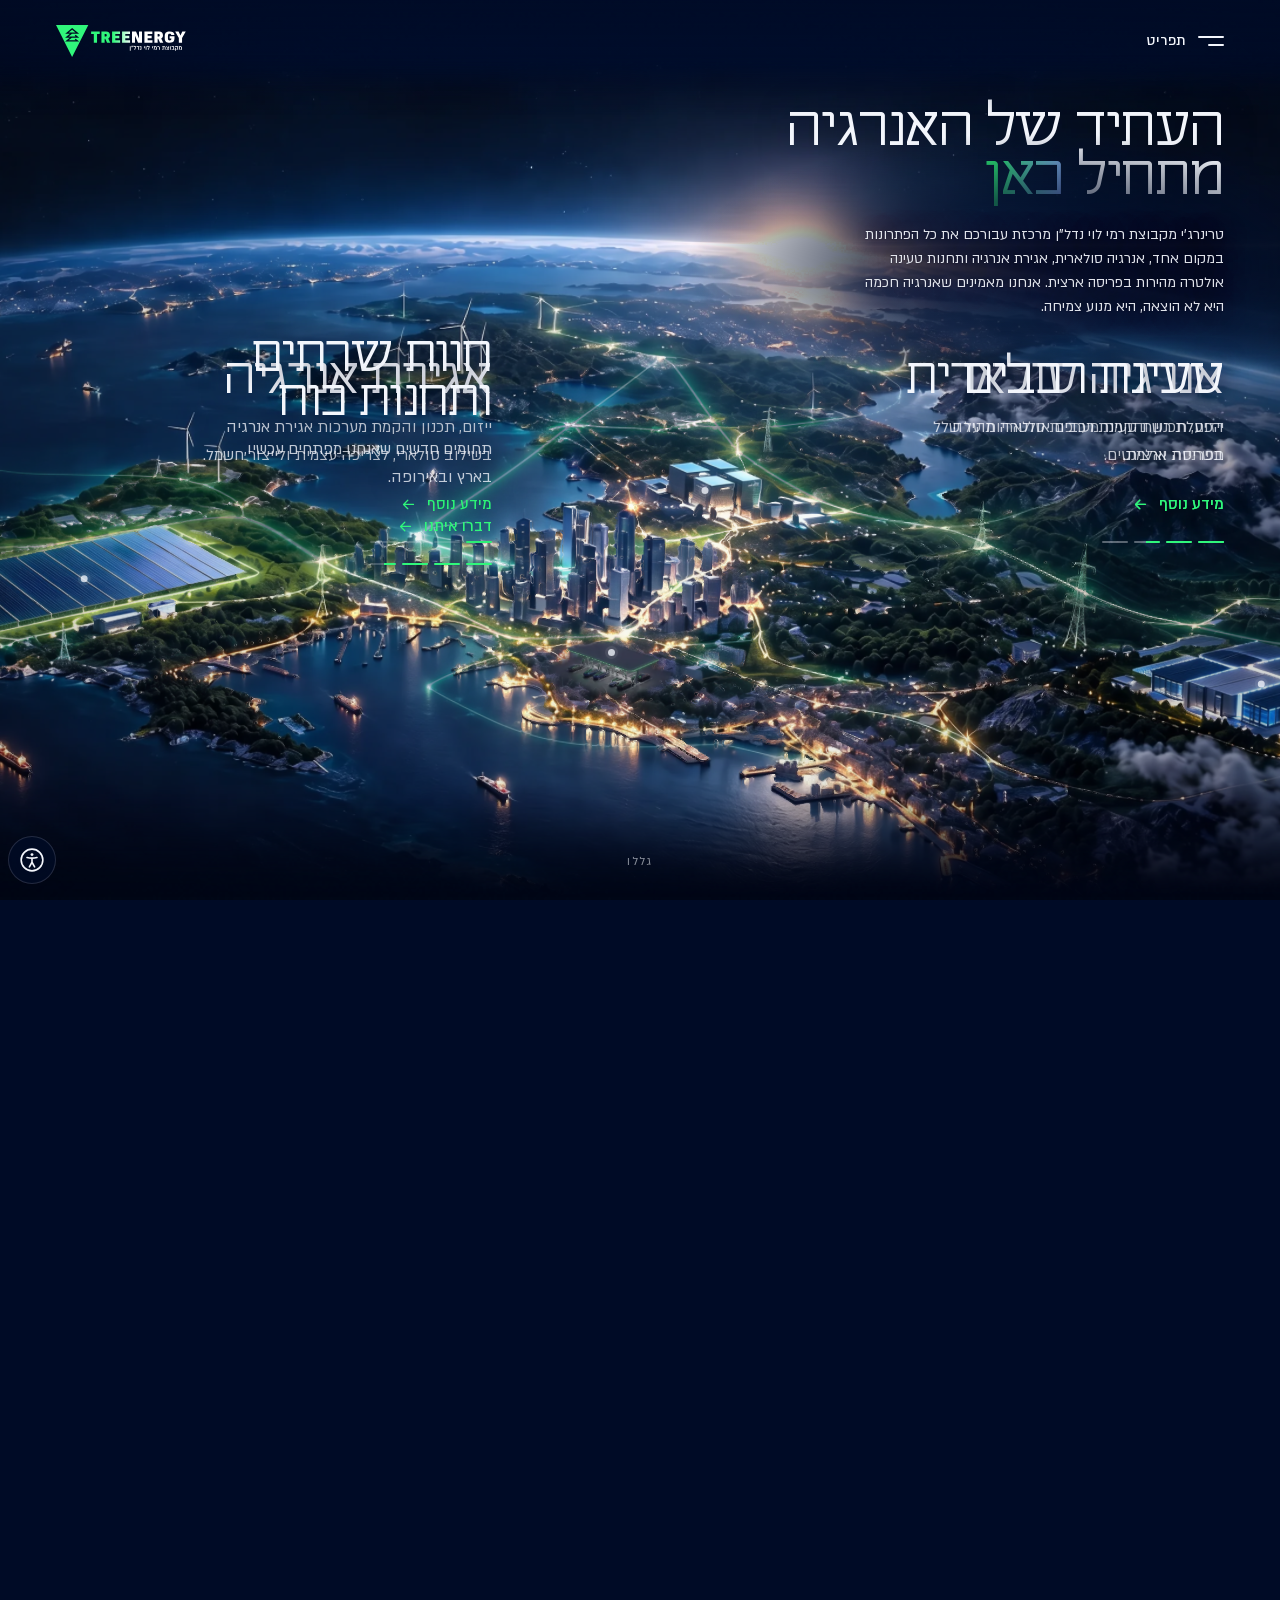
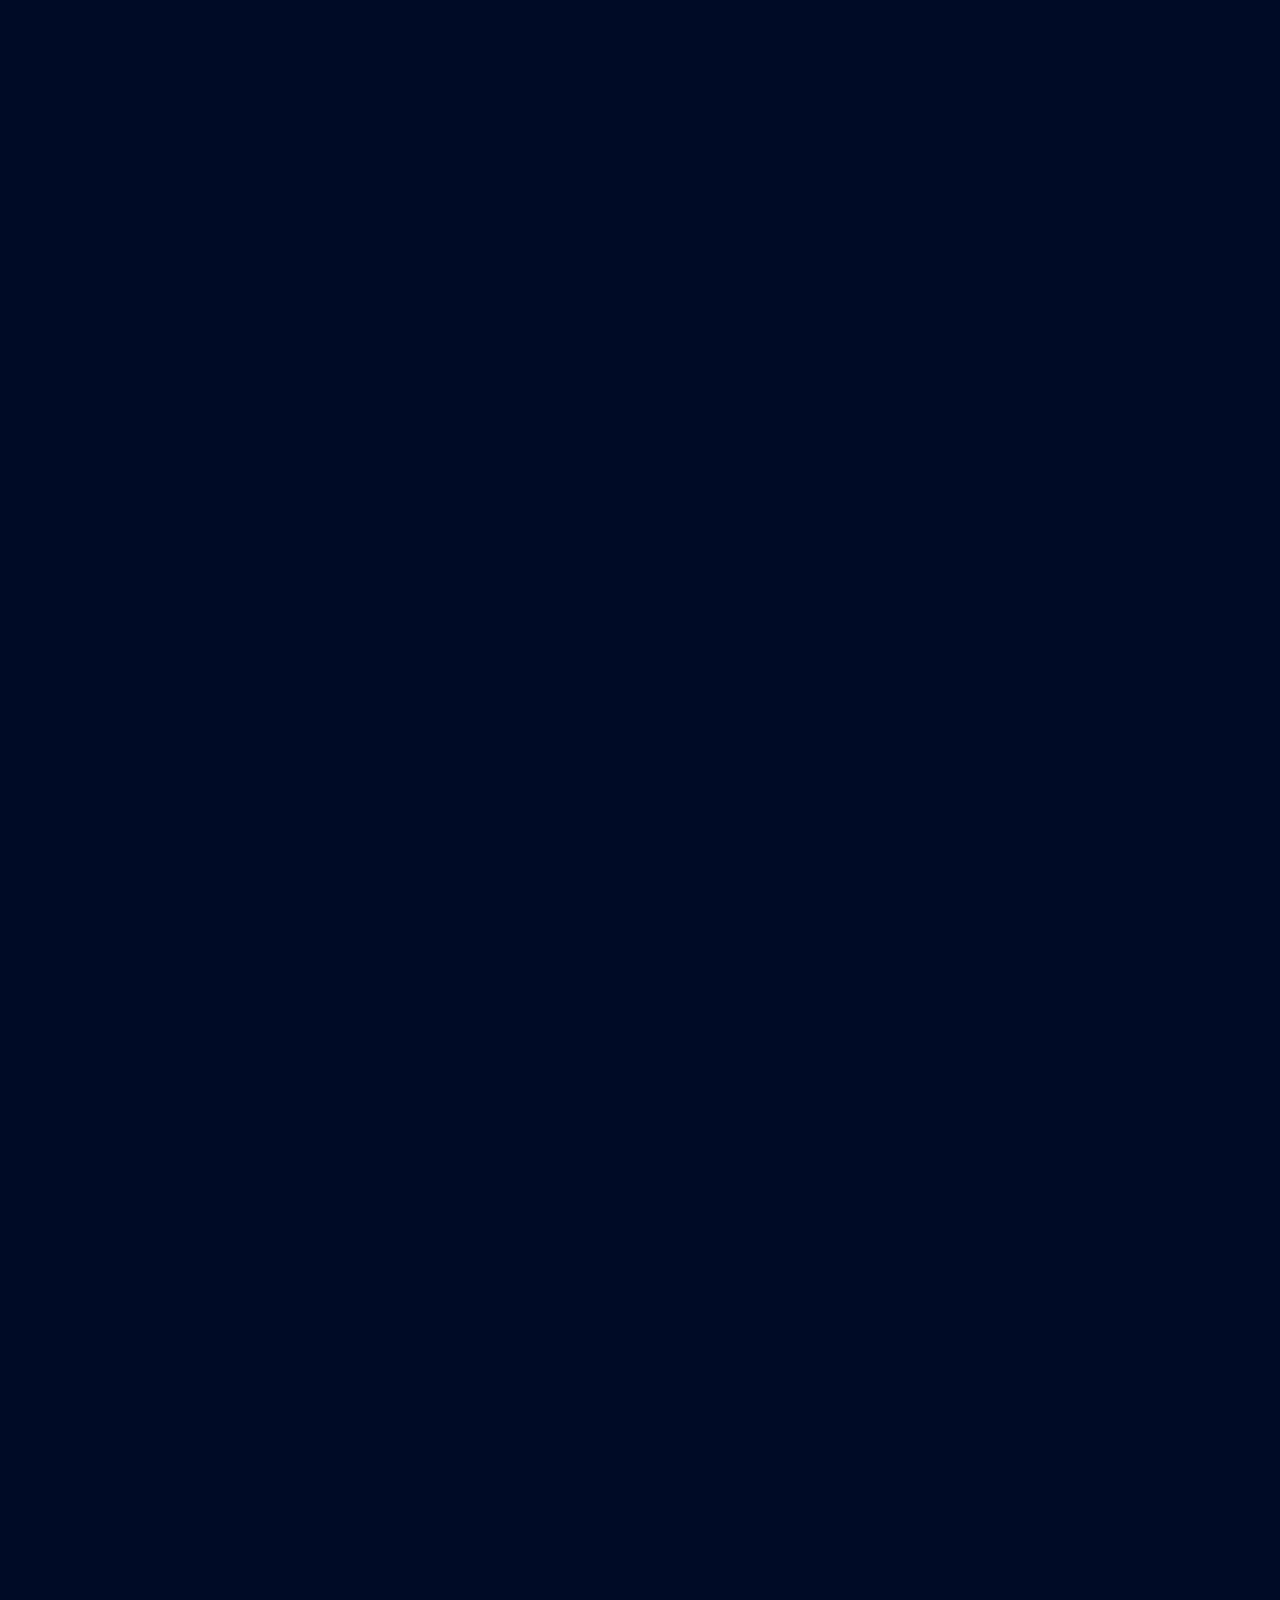
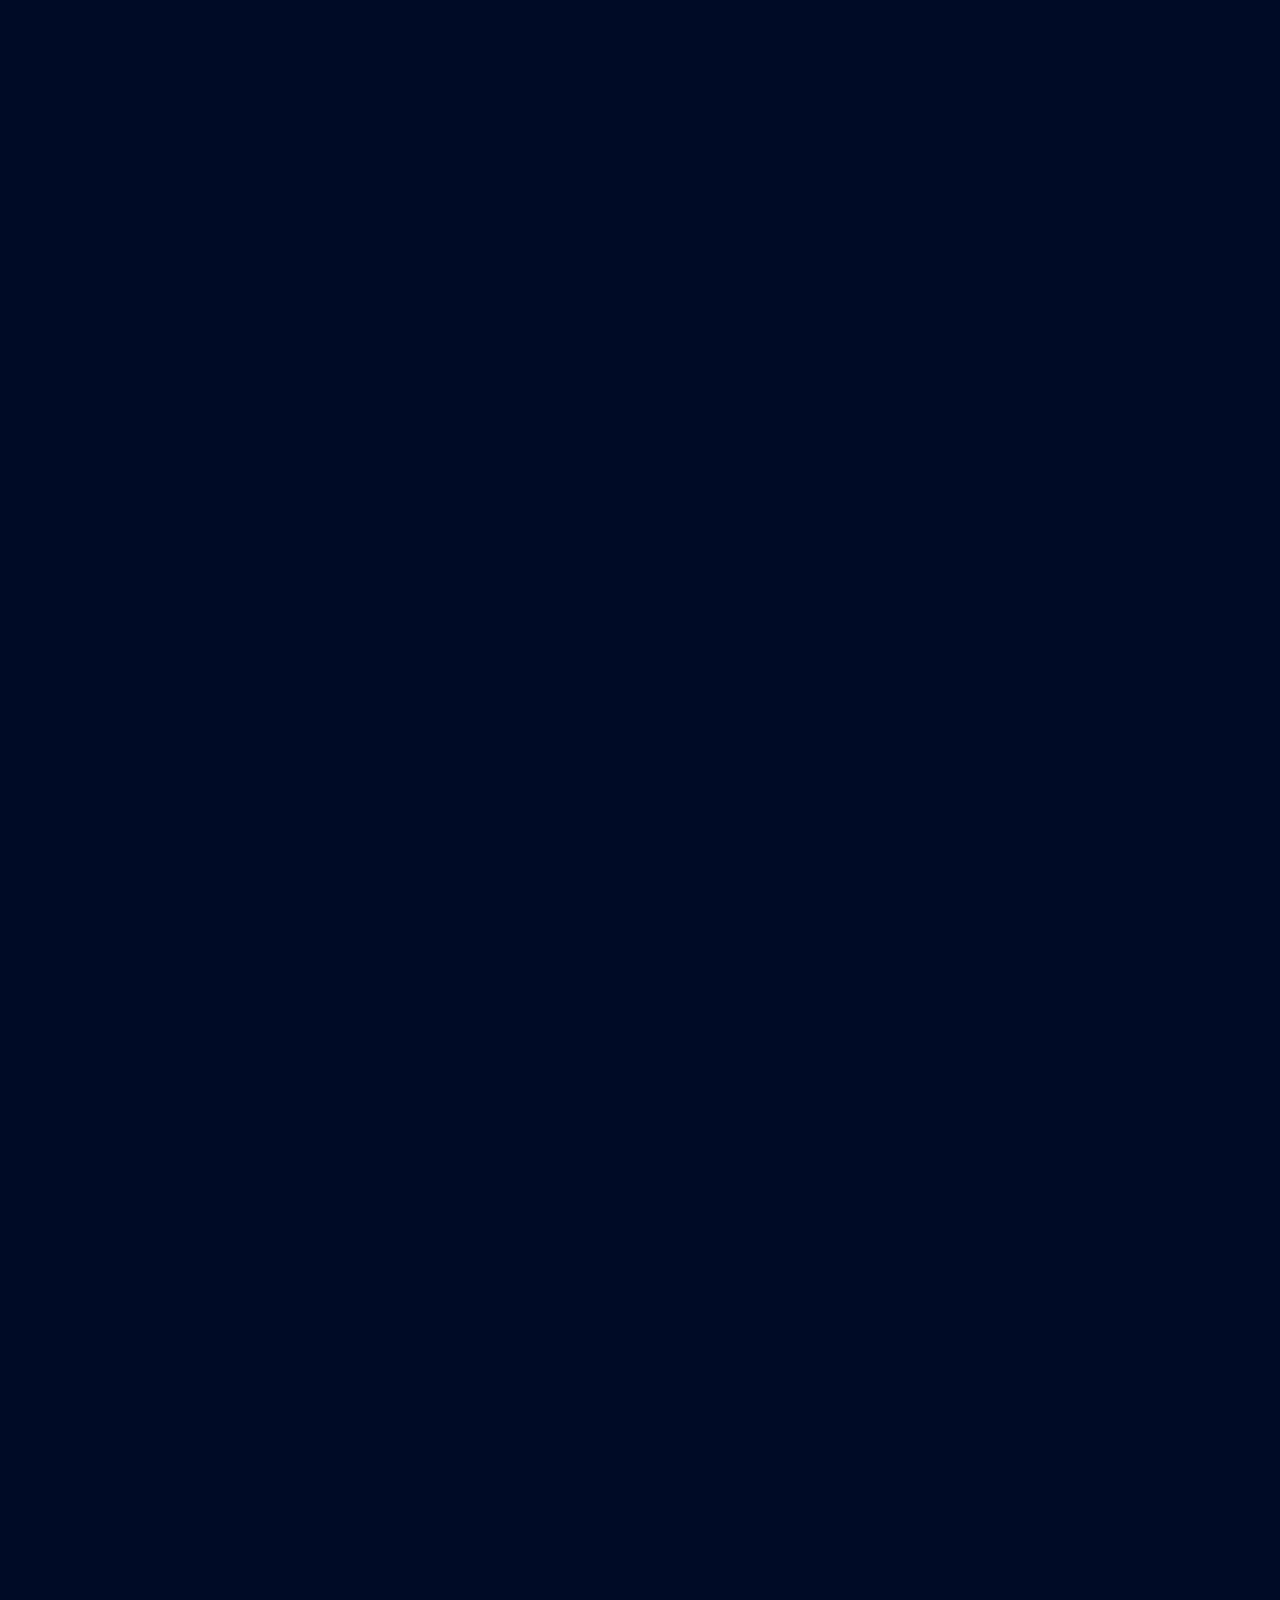
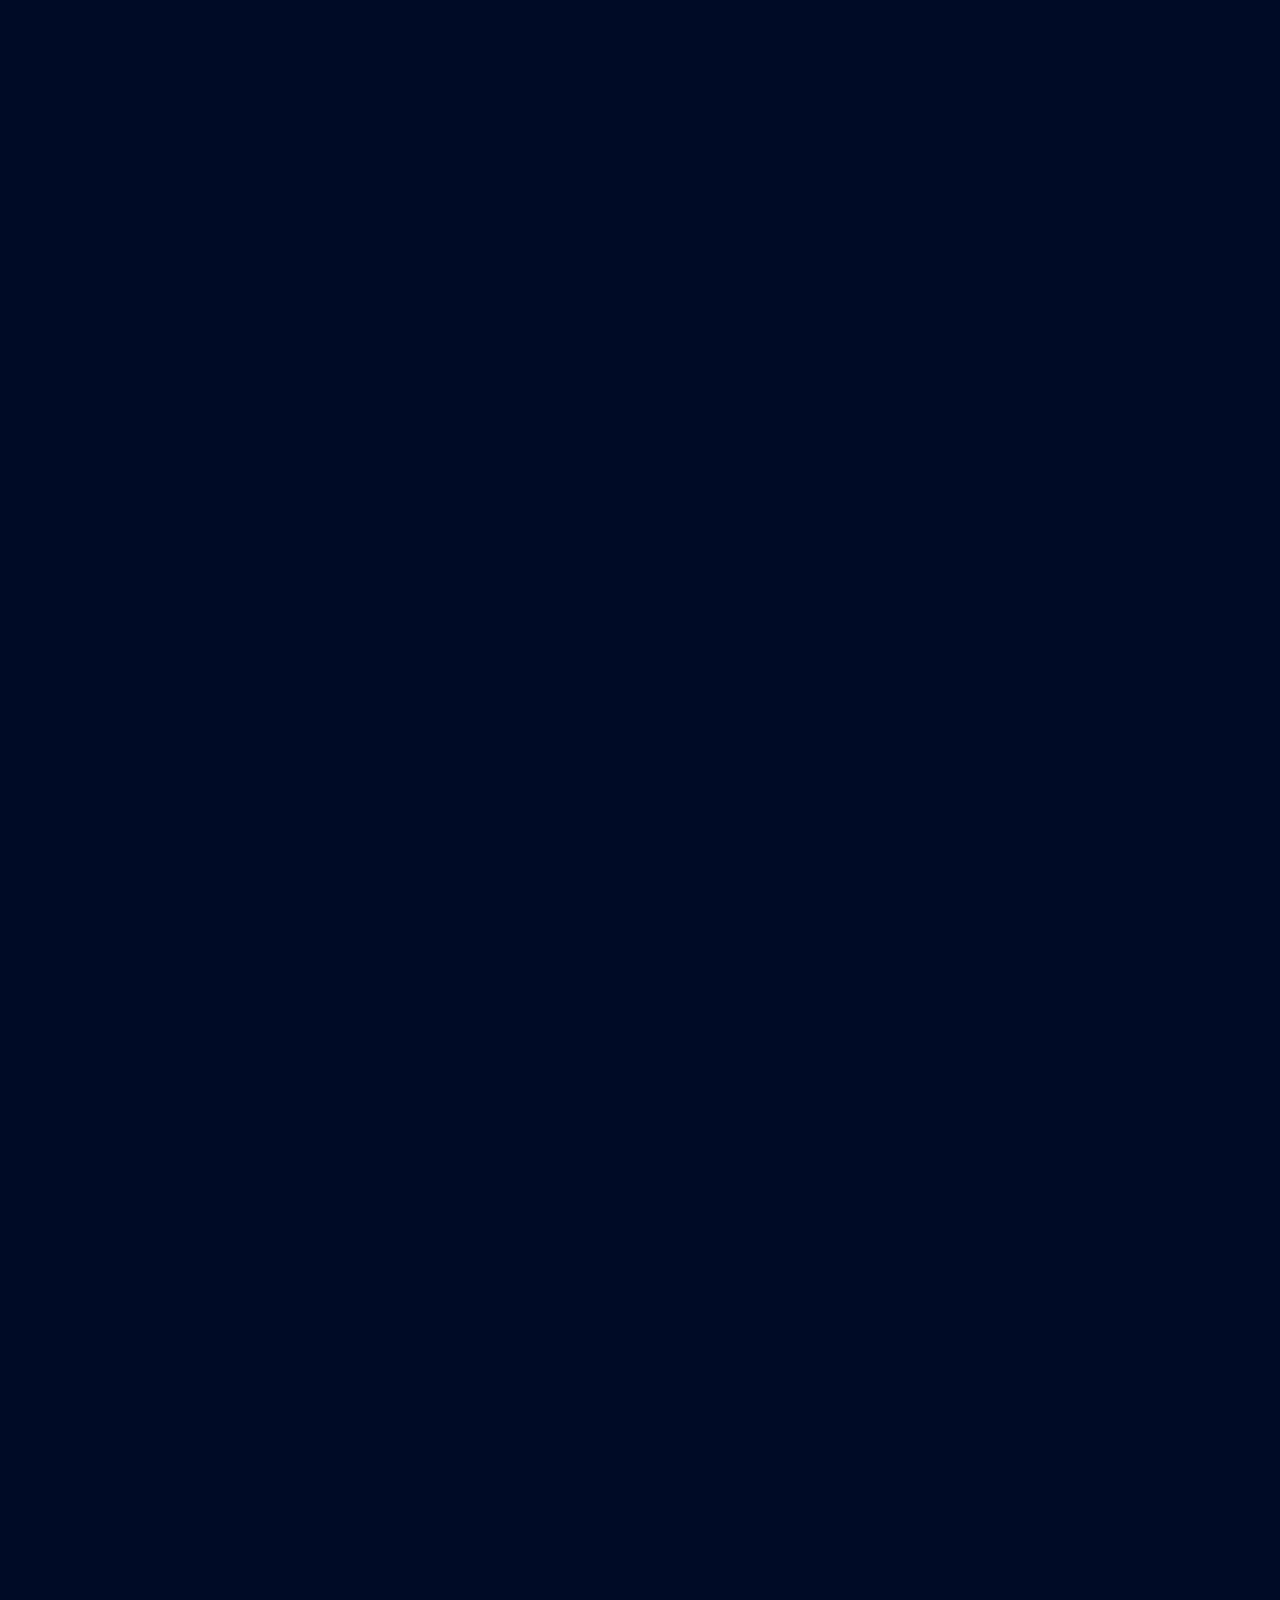
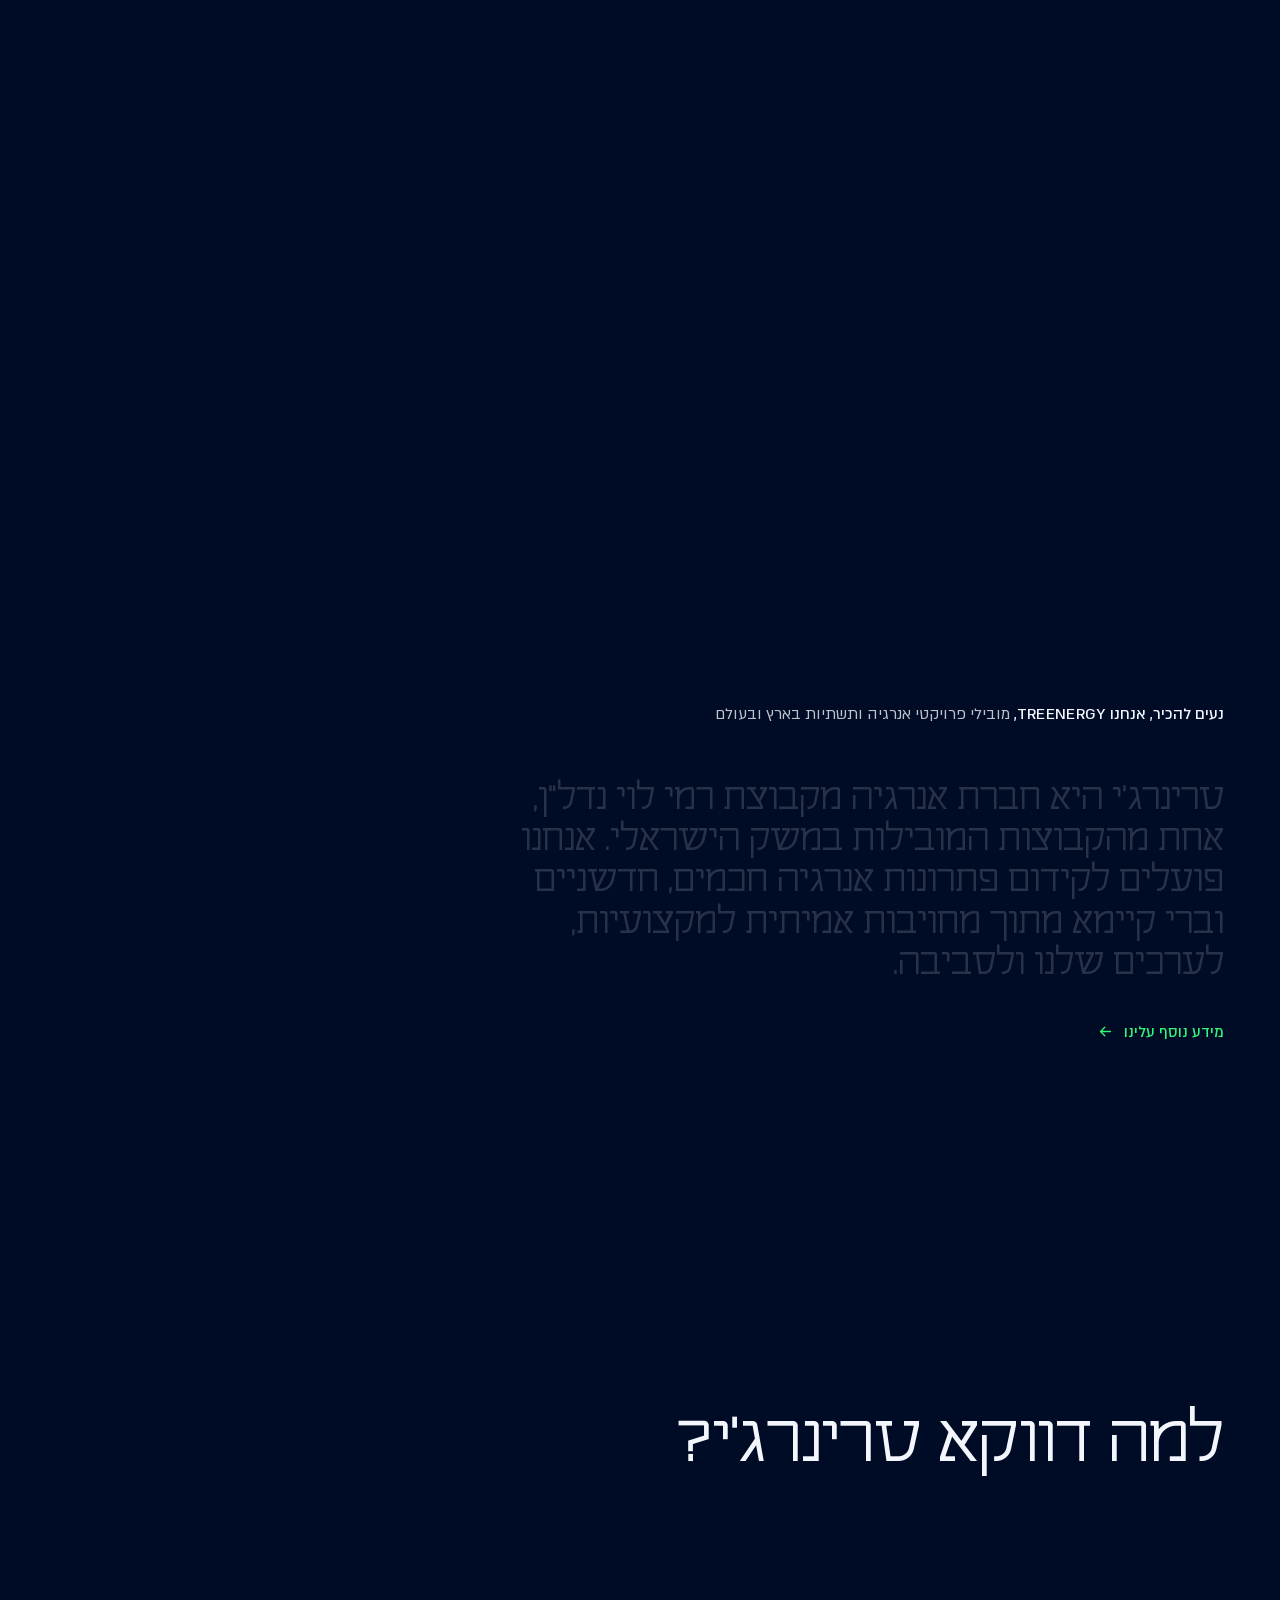
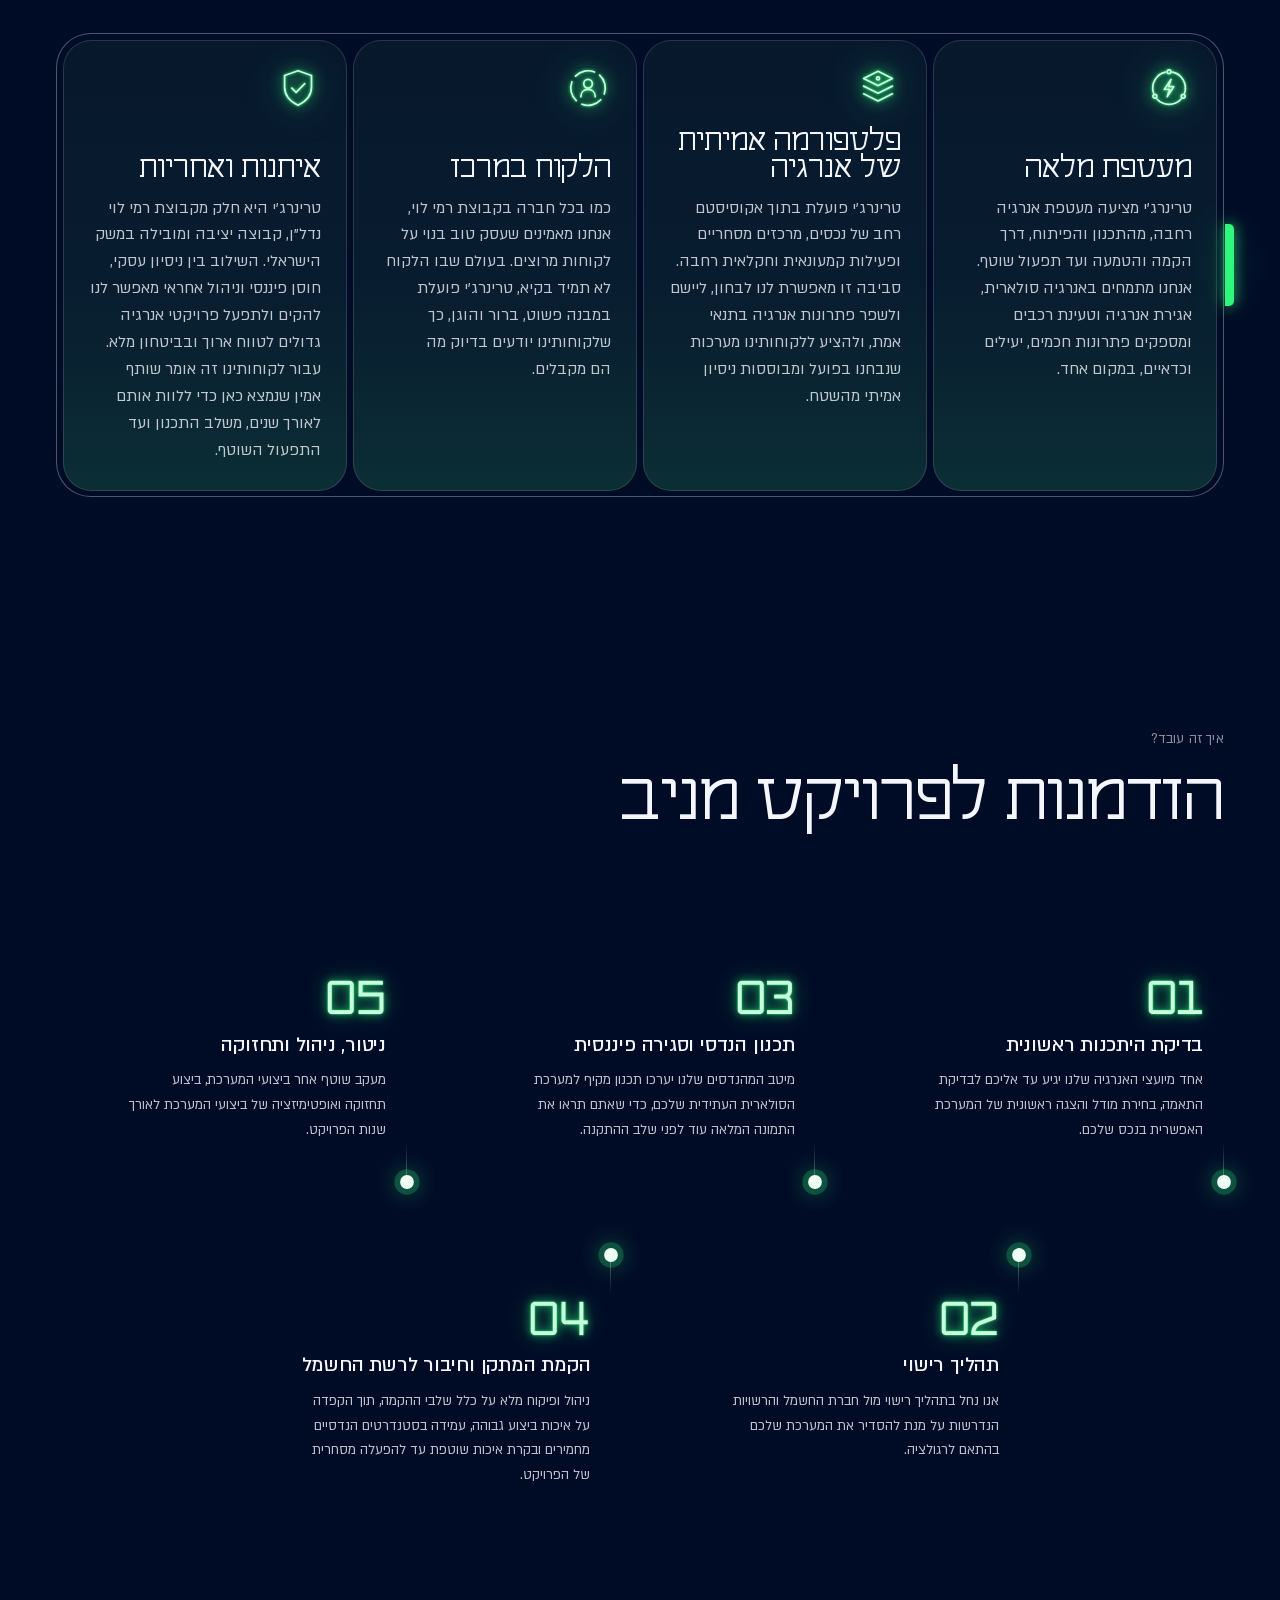
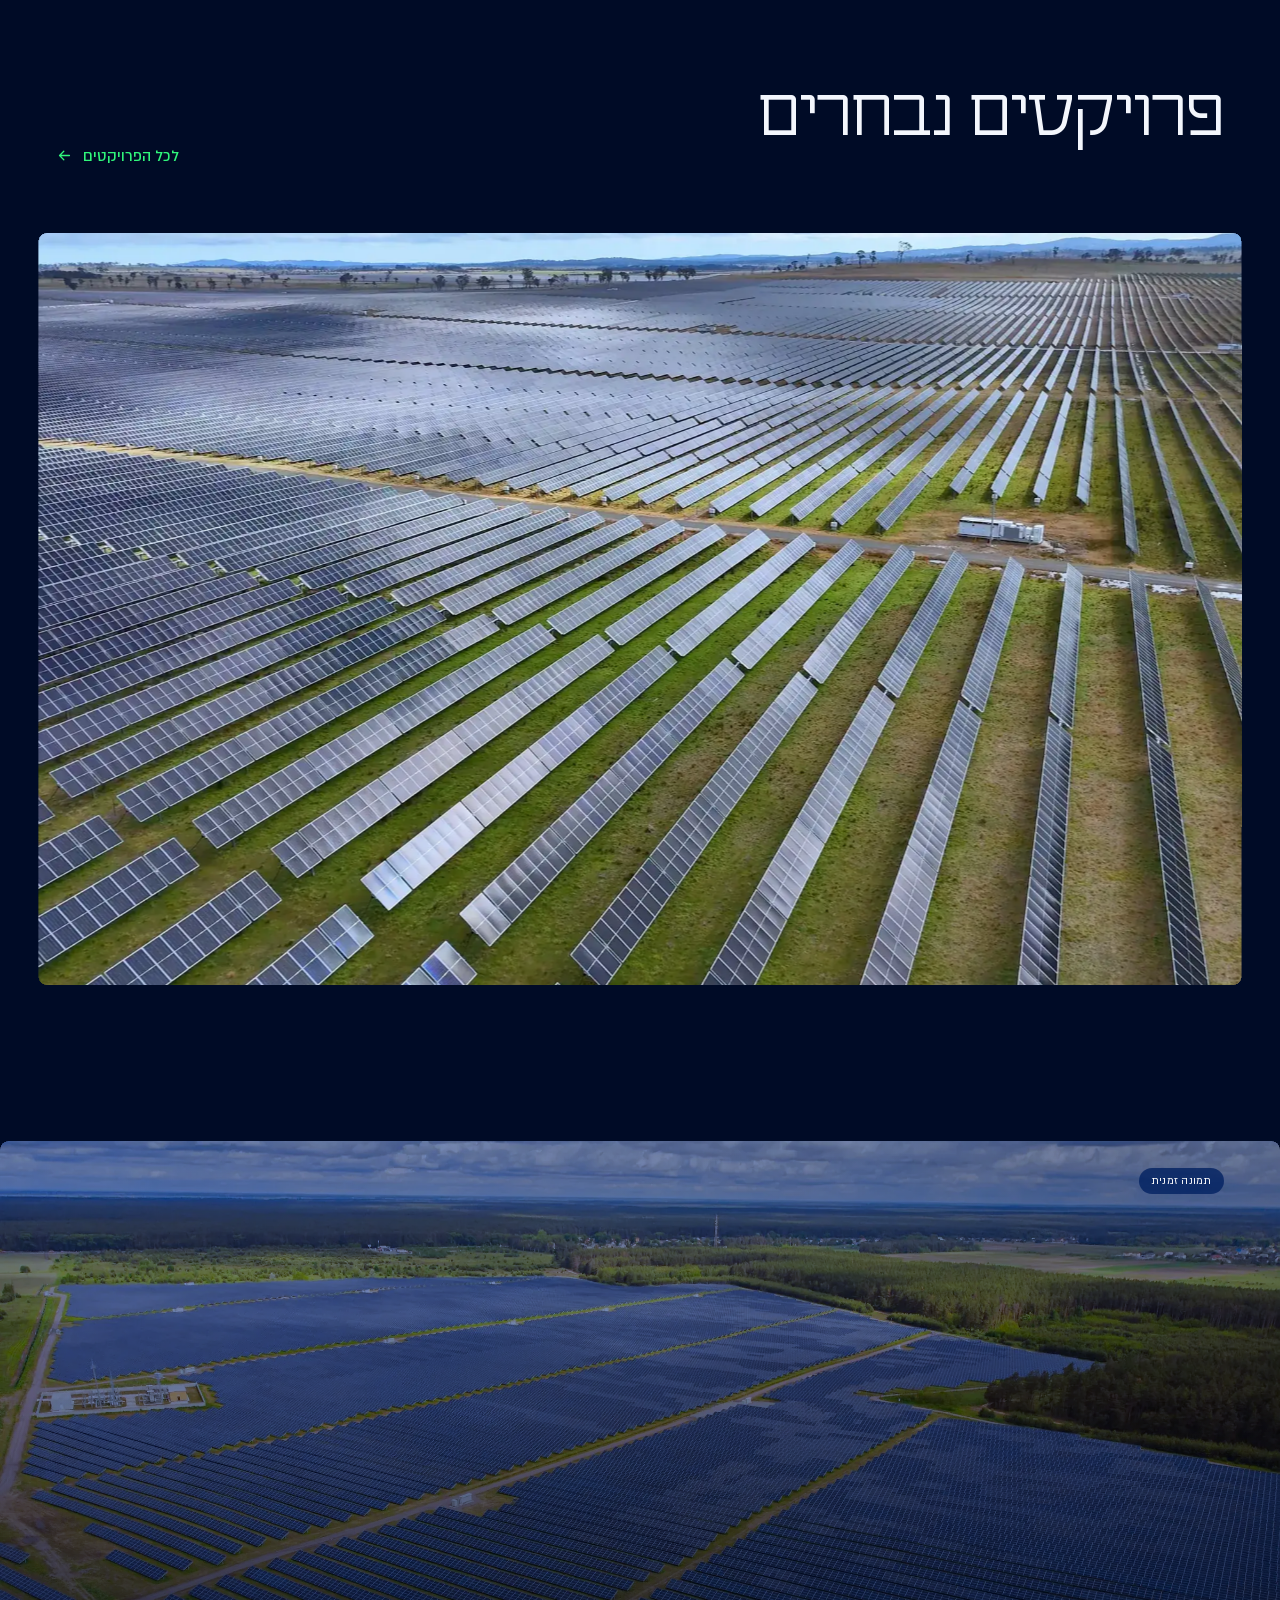
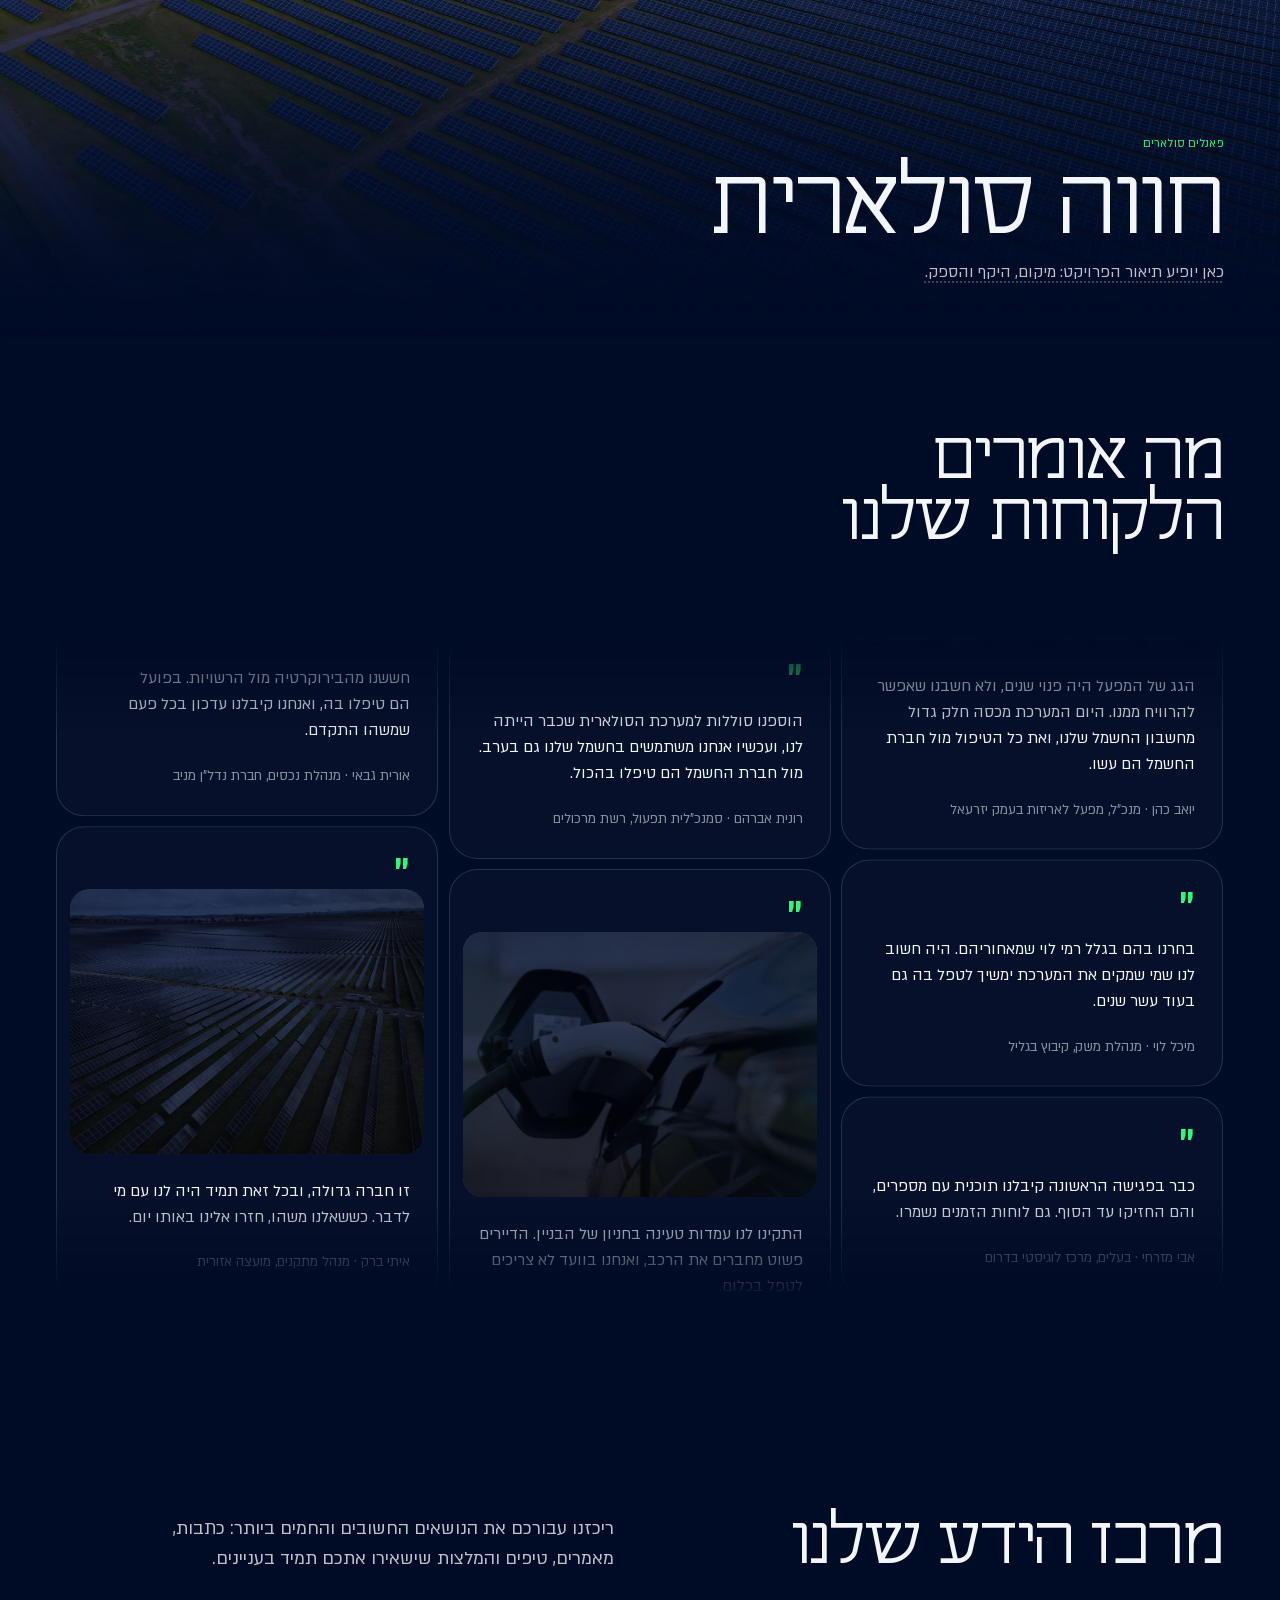
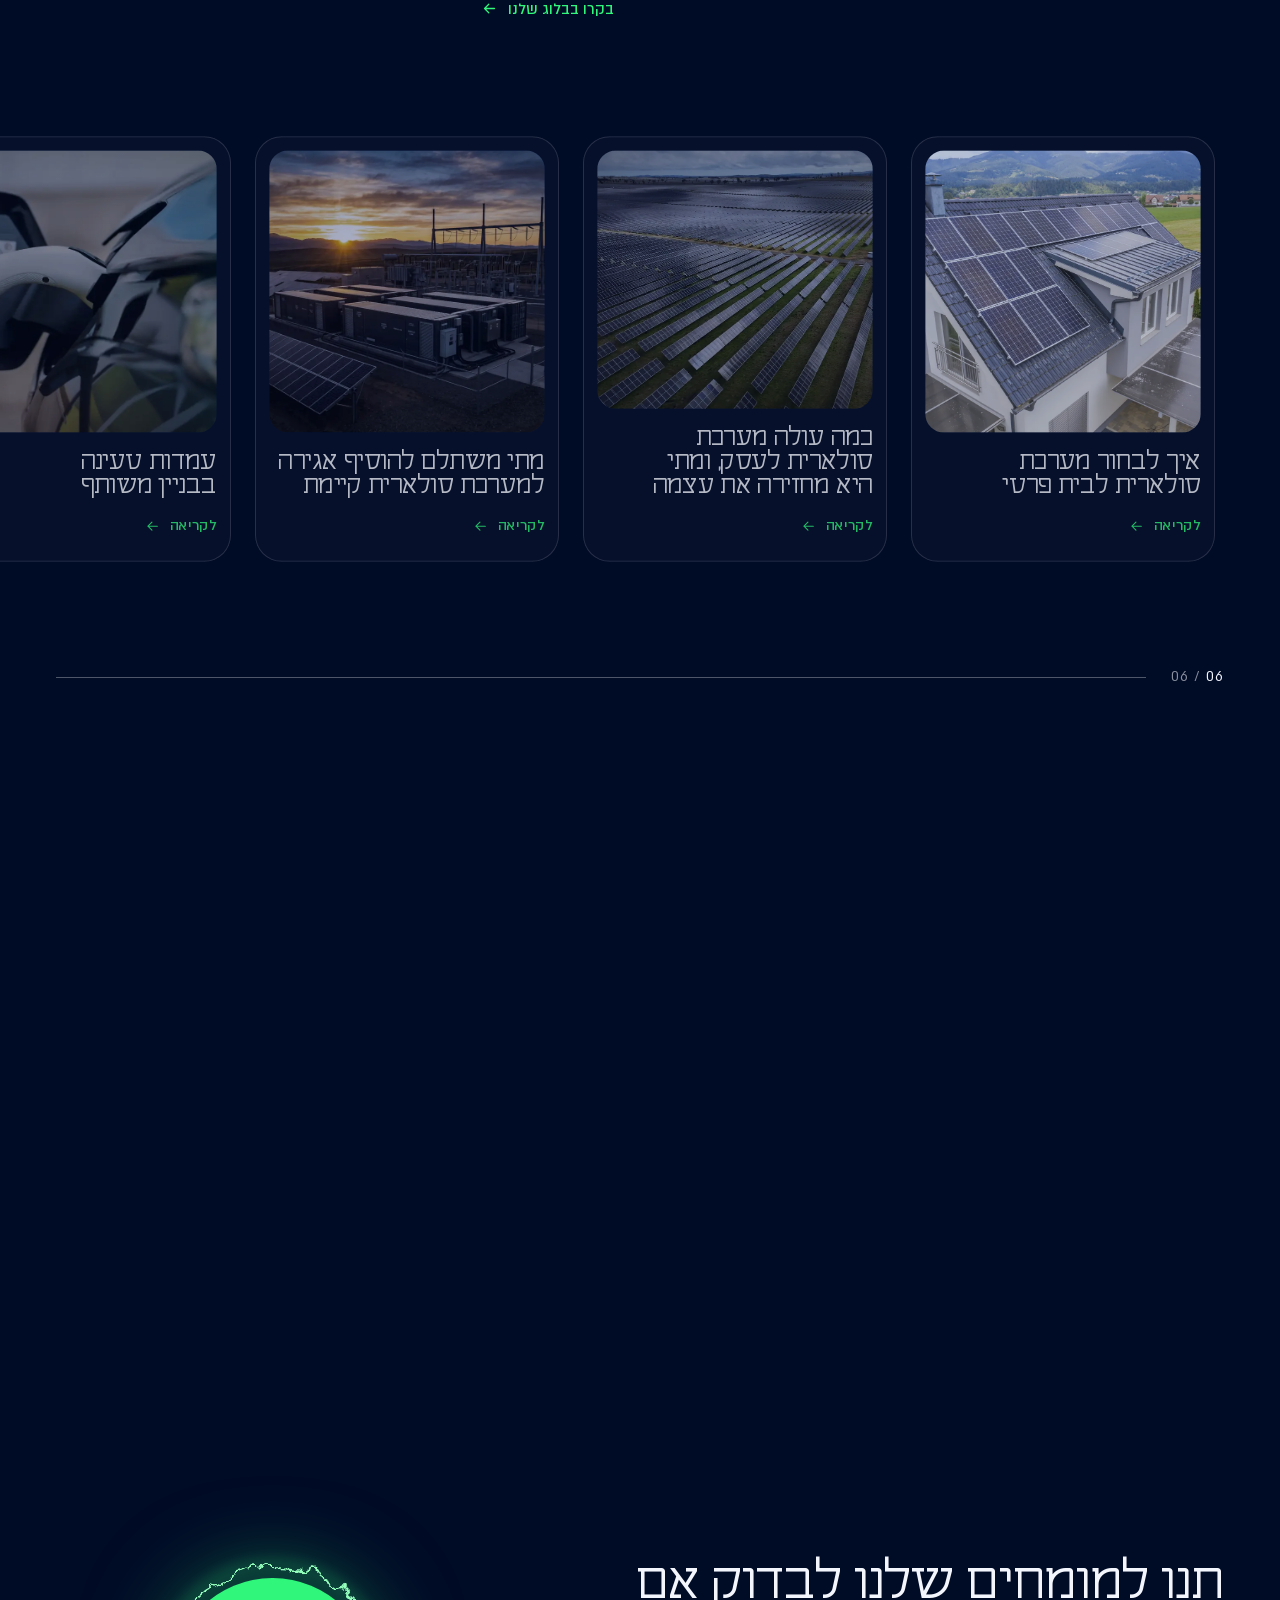
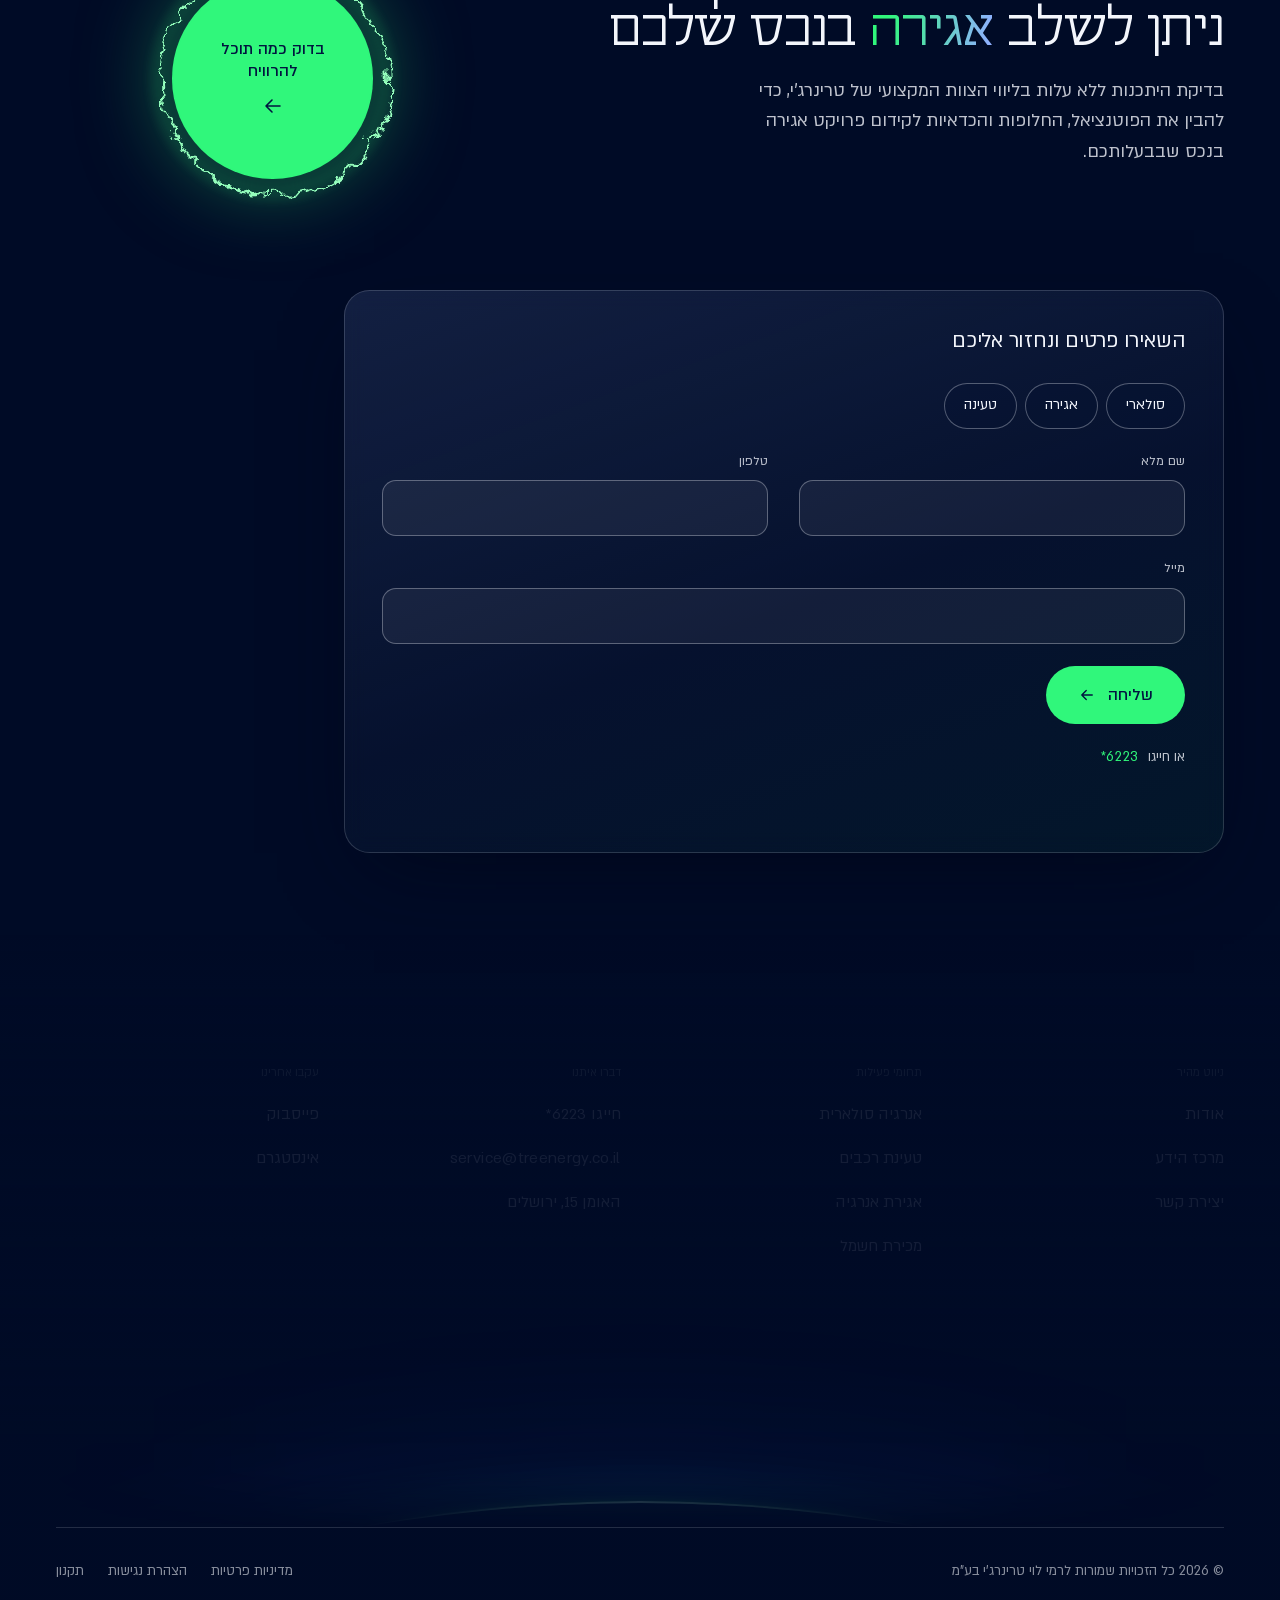
==== commit 258c3f22: "Round 8: client desktop fixes across all pages (menu, forms, footer, home, solar, charge, about, kno" ====
--- a/index.html
+++ b/index.html
@@ -22,17 +22,17 @@
   if (!window.__still && matchMedia("(prefers-reduced-motion:no-preference)").matches) document.documentElement.classList.add("open-anim");
   if ("scrollRestoration" in history) history.scrollRestoration = "manual";
 </script>
-<link rel="stylesheet" href="assets/css/site.css?v=r35">
-<link rel="stylesheet" href="assets/css/scene.css?v=r35">
+<link rel="stylesheet" href="assets/css/site.css?v=r36">
+<link rel="stylesheet" href="assets/css/scene.css?v=r36">
 <link rel="preload" href="assets/img/scene/wide-on.webp" as="image" media="(min-aspect-ratio:9/10)">
 <link rel="preload" href="assets/img/scene/tall-on.webp" as="image" media="(max-aspect-ratio:9/10)">
 <!-- the page's own files carry the round (?v=), so a visitor never gets this round's code with pieces of the last one from the cache -->
-<script type="importmap">{"imports":{"./assets/js/ribbon.js":"./assets/js/ribbon.js?v=r35","./assets/js/arc-rings.js":"./assets/js/arc-rings.js?v=r35","./assets/js/sky.js":"./assets/js/sky.js?v=r35","./assets/js/scene-dom.js":"./assets/js/scene-dom.js?v=r35","./assets/js/scene-marks.js":"./assets/js/scene-marks.js?v=r35","./assets/js/scene-trail.js":"./assets/js/scene-trail.js?v=r35","./assets/js/menu-dots.js":"./assets/js/menu-dots.js?v=r35"}}</script>
+<script type="importmap">{"imports":{"./assets/js/ribbon.js":"./assets/js/ribbon.js?v=r36","./assets/js/arc-rings.js":"./assets/js/arc-rings.js?v=r36","./assets/js/sky.js":"./assets/js/sky.js?v=r36","./assets/js/scene-dom.js":"./assets/js/scene-dom.js?v=r36","./assets/js/scene-marks.js":"./assets/js/scene-marks.js?v=r36","./assets/js/scene-trail.js":"./assets/js/scene-trail.js?v=r36","./assets/js/menu-dots.js":"./assets/js/menu-dots.js?v=r36"}}</script>
 <script defer src="vendor/gsap/gsap.min.js"></script>
 <script defer src="vendor/gsap/SplitText.min.js"></script>
 <script defer src="vendor/lenis/lenis.min.js"></script>
-<script type="module" src="assets/js/site.js?v=r35"></script>
-<script type="module" src="assets/js/scene.js?v=r35"></script>
+<script type="module" src="assets/js/site.js?v=r36"></script>
+<script type="module" src="assets/js/scene.js?v=r36"></script>
 </head>
 <body>
 <!-- the living night: one field behind the whole page -->
@@ -71,6 +71,7 @@
     </div>
     <nav class="mn-nav" aria-label="ניווט ראשי">
       <ol class="mn-list">
+        <li class="mn-it"><a href="#top"><span class="mn-t">דף הבית</span></a></li>
         <li class="mn-it"><a href="solar.html"><span class="mn-t">אנרגיה סולארית</span></a></li>
         <li class="mn-it"><a href="charge.html"><span class="mn-t">טעינת רכבים</span></a></li>
         <li class="mn-it"><a href="storage.html"><span class="mn-t">אגירת אנרגיה</span></a></li>
@@ -415,6 +416,7 @@
       </fieldset>
       <div class="fld"><label for="ct-name">שם מלא</label><input id="ct-name" name="name" type="text" autocomplete="name" required></div>
       <div class="fld"><label for="ct-tel">טלפון</label><input id="ct-tel" name="phone" type="tel" inputmode="tel" autocomplete="tel" required></div>
+      <div class="fld fld-wide"><label for="ct-mail">מייל</label><input id="ct-mail" name="email" type="email" inputmode="email" autocomplete="email" dir="ltr"></div>
       <button class="btn btn-lg" type="submit">שליחה<svg viewBox="0 0 24 24" fill="none" stroke="currentColor" stroke-width="1.8" stroke-linecap="round" stroke-linejoin="round" aria-hidden="true"><path d="M19 12H5M11 6l-6 6 6 6"/></svg></button>
       <p class="lead-msg" role="status"></p>
       <p class="reach-tel">או חייגו <a class="num" href="tel:*6223">6223*</a></p>
@@ -428,8 +430,8 @@
 <footer class="ft" id="ft">
   <div class="ft-cols">
     <nav class="ft-col" style="--ci:0" aria-label="ניווט מהיר"><p class="ft-k">ניווט מהיר</p><a href="about.html">אודות</a><a href="knowledge.html">מרכז הידע</a><a href="contact.html">יצירת קשר</a></nav>
-    <nav class="ft-col" style="--ci:1" aria-label="תחומי פעילות"><p class="ft-k">תחומי פעילות</p><a href="solar.html">אנרגיה סולארית</a><a href="charge.html">טעינת רכבים</a><a href="storage.html">אגירת אנרגיה</a></nav>
-    <div class="ft-col" style="--ci:2"><p class="ft-k">דברו איתנו</p><a href="tel:*6223">חייגו <span class="num">6223*</span></a><a class="lat" href="mailto:info@treenergy.co.il">info@treenergy.co.il</a><span>ישורון 3, תל אביב</span></div>
+    <nav class="ft-col" style="--ci:1" aria-label="תחומי פעילות"><p class="ft-k">תחומי פעילות</p><a href="solar.html">אנרגיה סולארית</a><a href="charge.html">טעינת רכבים</a><a href="storage.html">אגירת אנרגיה</a><span class="ft-soon">מכירת חשמל</span></nav>
+    <div class="ft-col" style="--ci:2"><p class="ft-k">דברו איתנו</p><a href="tel:*6223">חייגו <span class="num">6223*</span></a><a class="lat" href="mailto:service@treenergy.co.il">service@treenergy.co.il</a><span>האומן 15, ירושלים</span></div>
     <div class="ft-col" style="--ci:3"><p class="ft-k">עקבו אחרינו</p><a href="https://www.facebook.com/treenergygroup" target="_blank" rel="noopener">פייסבוק</a><a href="https://www.instagram.com/treenergygroup" target="_blank" rel="noopener">אינסטגרם</a></div>
   </div>
   <div class="ft-sky" aria-hidden="true"><i class="ft-glow"></i><i class="ft-rim"></i></div>
--- a/assets/css/site.css
+++ b/assets/css/site.css
@@ -544,15 +544,21 @@
 .lf{display:grid;grid-template-columns:minmax(0,1.2fr) minmax(0,1fr) minmax(0,1fr) auto;align-items:end;column-gap:clamp(16px,2.4vw,56px);row-gap:18px;
   margin-top:clamp(48px,8vh,112px)}
 .lead-h{font-size:clamp(22px,1.8vw,48px);line-height:1.15;font-weight:400;letter-spacing:-.01em;align-self:end;padding-bottom:6px}
-.fld{display:grid;gap:4px;min-width:0}
-.fld label{font-size:13px;color:var(--muted)}
-.fld input{width:100%;min-height:50px;padding:0;border:0;border-bottom:1px solid var(--line-strong);border-radius:0;background:transparent;color:var(--ink);
-  font:inherit;font-size:var(--fs-lead);outline:0;transition:border-color .3s var(--ease)}
+.fld{display:grid;gap:8px;min-width:0}
+.fld label{font-size:14px;color:var(--ink-soft)}
+/* client 18.11 ("שדות המילוי... צורה מלאה ומעוגלת"): filled, rounded fields instead of lines */
+.fld input{width:100%;min-height:56px;padding:0 18px;border:1px solid var(--line-strong);border-radius:14px;background:rgba(243,246,252,.06);color:var(--ink);
+  font:inherit;font-size:var(--fs-lead);outline:0;transition:border-color .3s var(--ease),background-color .3s var(--ease),box-shadow .3s var(--ease)}
 .fld input[type=tel]{/* qa-allow: physical: the digits run left to right, the field still sits on the page's start (the right; the site is Hebrew only) */direction:ltr;text-align:right}
-.fld input:focus{border-bottom-color:var(--accent);box-shadow:0 1px 0 var(--accent)}
+.fld input[type=email]{/* qa-allow: physical: the address runs left to right, the field still sits on the page's start */direction:ltr;text-align:right}
+@media (hover:hover) and (pointer:fine){.fld input:hover{border-color:rgba(243,246,252,.48)}}
+.fld input:focus{border-color:var(--accent);background:rgba(243,246,252,.09);box-shadow:0 0 0 3px rgba(48,247,123,.22)}
+/* the browser's autofill paints its own pale fill; keep the night under the text */
+.fld input:-webkit-autofill{-webkit-text-fill-color:var(--ink);box-shadow:inset 0 0 0 40px #0B1A40;caret-color:var(--ink)}
+.fld input:-webkit-autofill:focus{box-shadow:inset 0 0 0 40px #0B1A40,0 0 0 3px rgba(48,247,123,.22)}
 /* in forced colours the shadow is dropped, so the field gets a real outline back */
 @media (forced-colors:active){.fld input:focus{outline:2px solid CanvasText;outline-offset:2px}}
-.fld input[aria-invalid="true"]{border-bottom-color:#FF8A8A}
+.fld input[aria-invalid="true"]{border-color:#FF8A8A}
 .lead-msg{grid-column:1 / -1;min-height:1.5em;font-size:var(--fs-small);color:var(--ink-soft)}
 .lead-msg.is-err{color:#FFB3B3}
 .lf.is-sent .fld,.lf.is-sent button,.lf.is-sent .topic{opacity:.35;pointer-events:none}
@@ -761,6 +767,11 @@
 .reach{position:relative;z-index:1;grid-column:1 / -1;display:grid;grid-template-columns:minmax(0,min(100%,880px));align-items:start;
   margin-top:clamp(64px,12vh,160px)}
 .lead-c{margin-top:0;padding-inline:0;grid-template-columns:minmax(0,1fr) minmax(0,1fr)}
+/* client 18.11 ("שהטופס יהיה עם מעט יותר נוכחות"): the form stands on its own glass panel, so it is not swallowed by the night */
+.lf.lead-c{position:relative;padding:clamp(24px,3vw,48px);border-radius:clamp(20px,2vw,28px);row-gap:22px;
+  background:linear-gradient(160deg,rgba(143,176,255,.13),rgba(143,176,255,.04) 55%,rgba(48,247,123,.05));
+  box-shadow:inset 0 0 0 1px rgba(243,246,252,.16),0 30px 80px -30px rgba(0,6,24,.8);-webkit-backdrop-filter:blur(10px);backdrop-filter:blur(10px)}
+.lead-c .fld-wide{grid-column:1 / -1}
 .lead-c .lead-h,.lead-c .topic,.lead-c button{grid-column:1 / -1}
 .lead-c button{justify-self:start}
 .lead-c .lead-msg{order:1} /* the call line sits right under the send button; the status line after it */
@@ -998,7 +1009,8 @@
   .close-say{padding-inline-start:var(--rail-pad)}
   .plug{justify-self:start;margin-inline-start:var(--rail-pad);width:clamp(170px,46vw,240px)}
   .reach{grid-template-columns:minmax(0,1fr);row-gap:56px;padding-inline-start:var(--rail-pad)}
-  .lead-c{padding-inline-start:0;grid-template-columns:minmax(0,1fr)}
+  .lead-c{grid-template-columns:minmax(0,1fr)}
+  .lf.lead-c{padding:clamp(20px,5vw,28px)}
 
   .ft-cols{grid-template-columns:repeat(2,minmax(0,1fr))}
   .ft{padding-bottom:calc(96px + env(safe-area-inset-bottom))}
--- a/assets/css/scene.css
+++ b/assets/css/scene.css
@@ -46,6 +46,9 @@
 /* a soft pool of night under the words, so they read over the lit city on any screen */
 .lb-sub::before{content:"";position:absolute;inset:-90px -160px -80px;z-index:-1;pointer-events:none;
   background:radial-gradient(closest-side,rgba(var(--n0),.8),rgba(var(--n0),.66) 50%,rgba(var(--n0),.3) 78%,rgba(var(--n0),0))}
+/* a wide screen: under the title, on its side (the client 18.11; scene.js sets .is-under and --sub-y from the title's foot) */
+.lb-sub.is-under{inset-inline-start:var(--gutter);inset-inline-end:auto;bottom:auto;top:var(--sub-y,40vh);
+  max-width:min(42ch,38vw);font-size:clamp(16px,1.08vw,21px);text-align:start}
 html.open-anim .lb-sub{opacity:0;animation:lb-in 0s 3.4s forwards}
 html.open-anim .lb-sub.is-in{animation:none;opacity:var(--ho,1);transition:opacity 1.2s var(--ease) .9s}
 
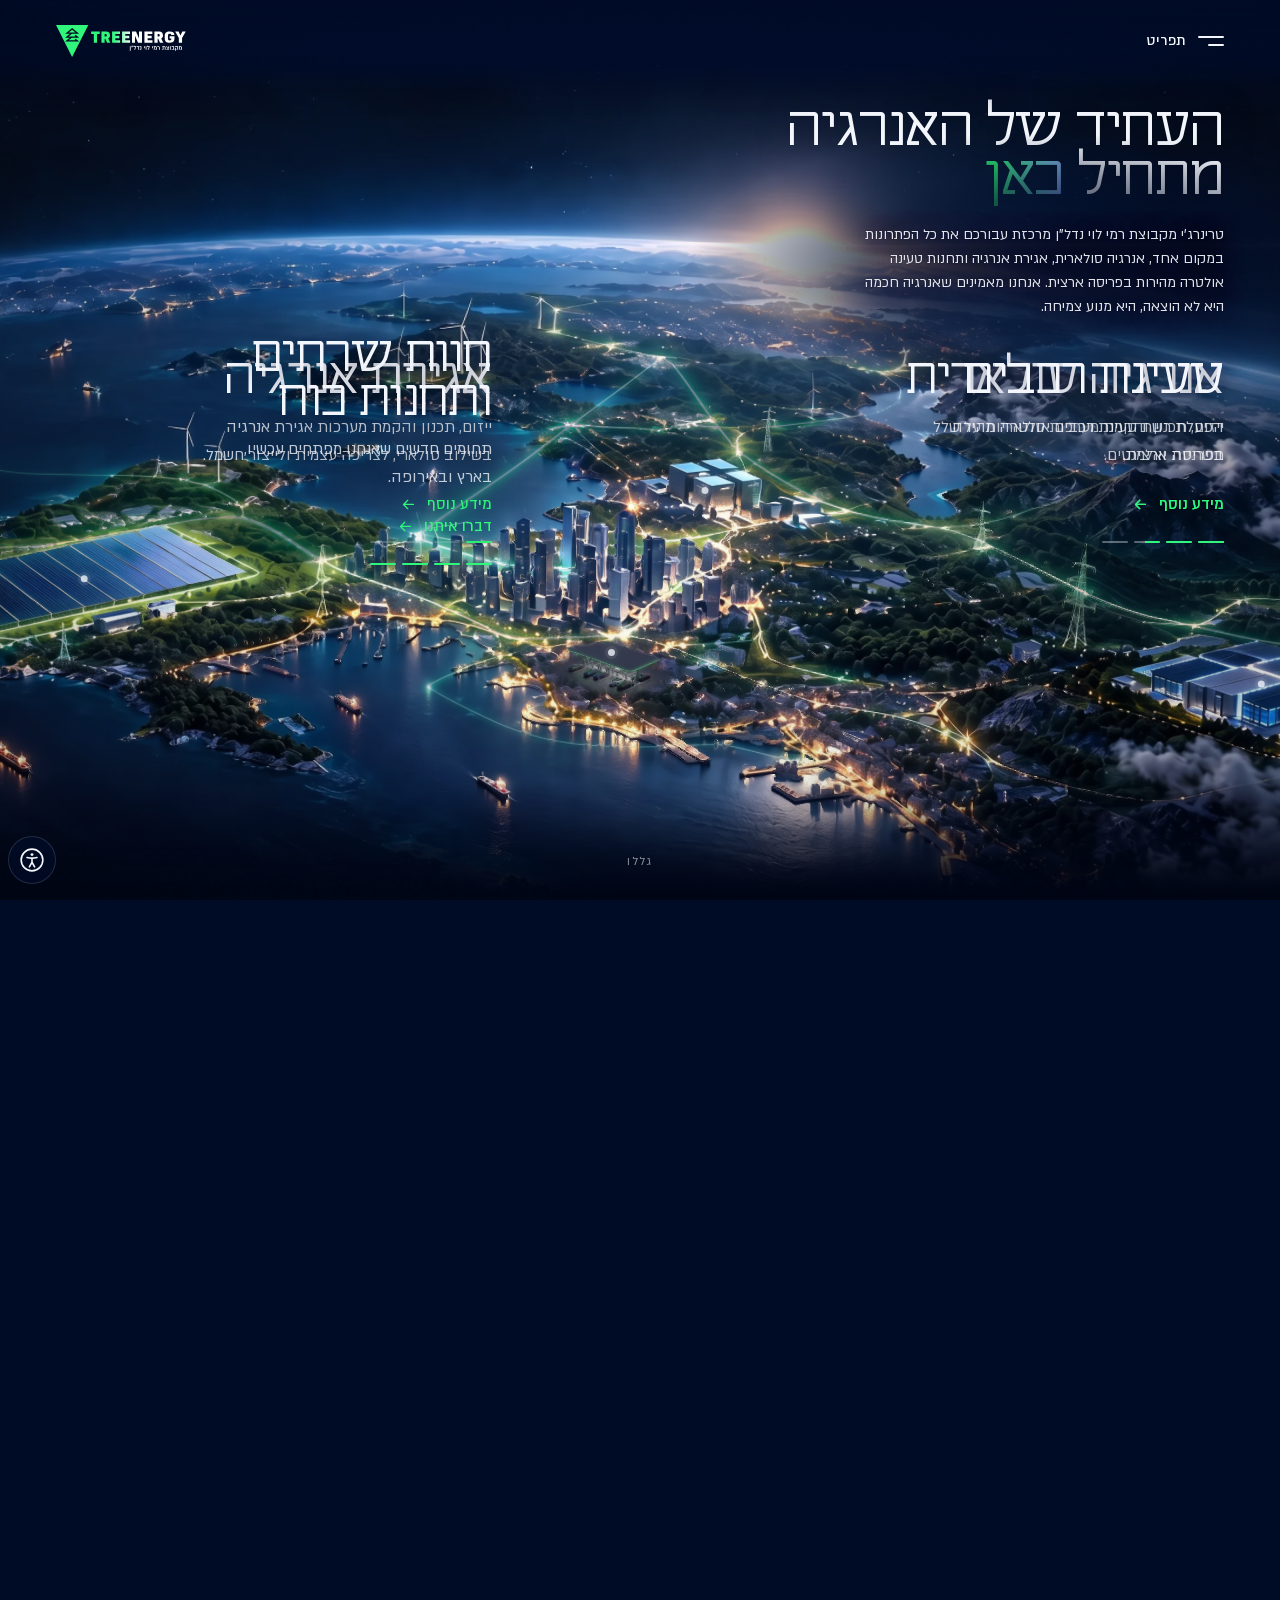
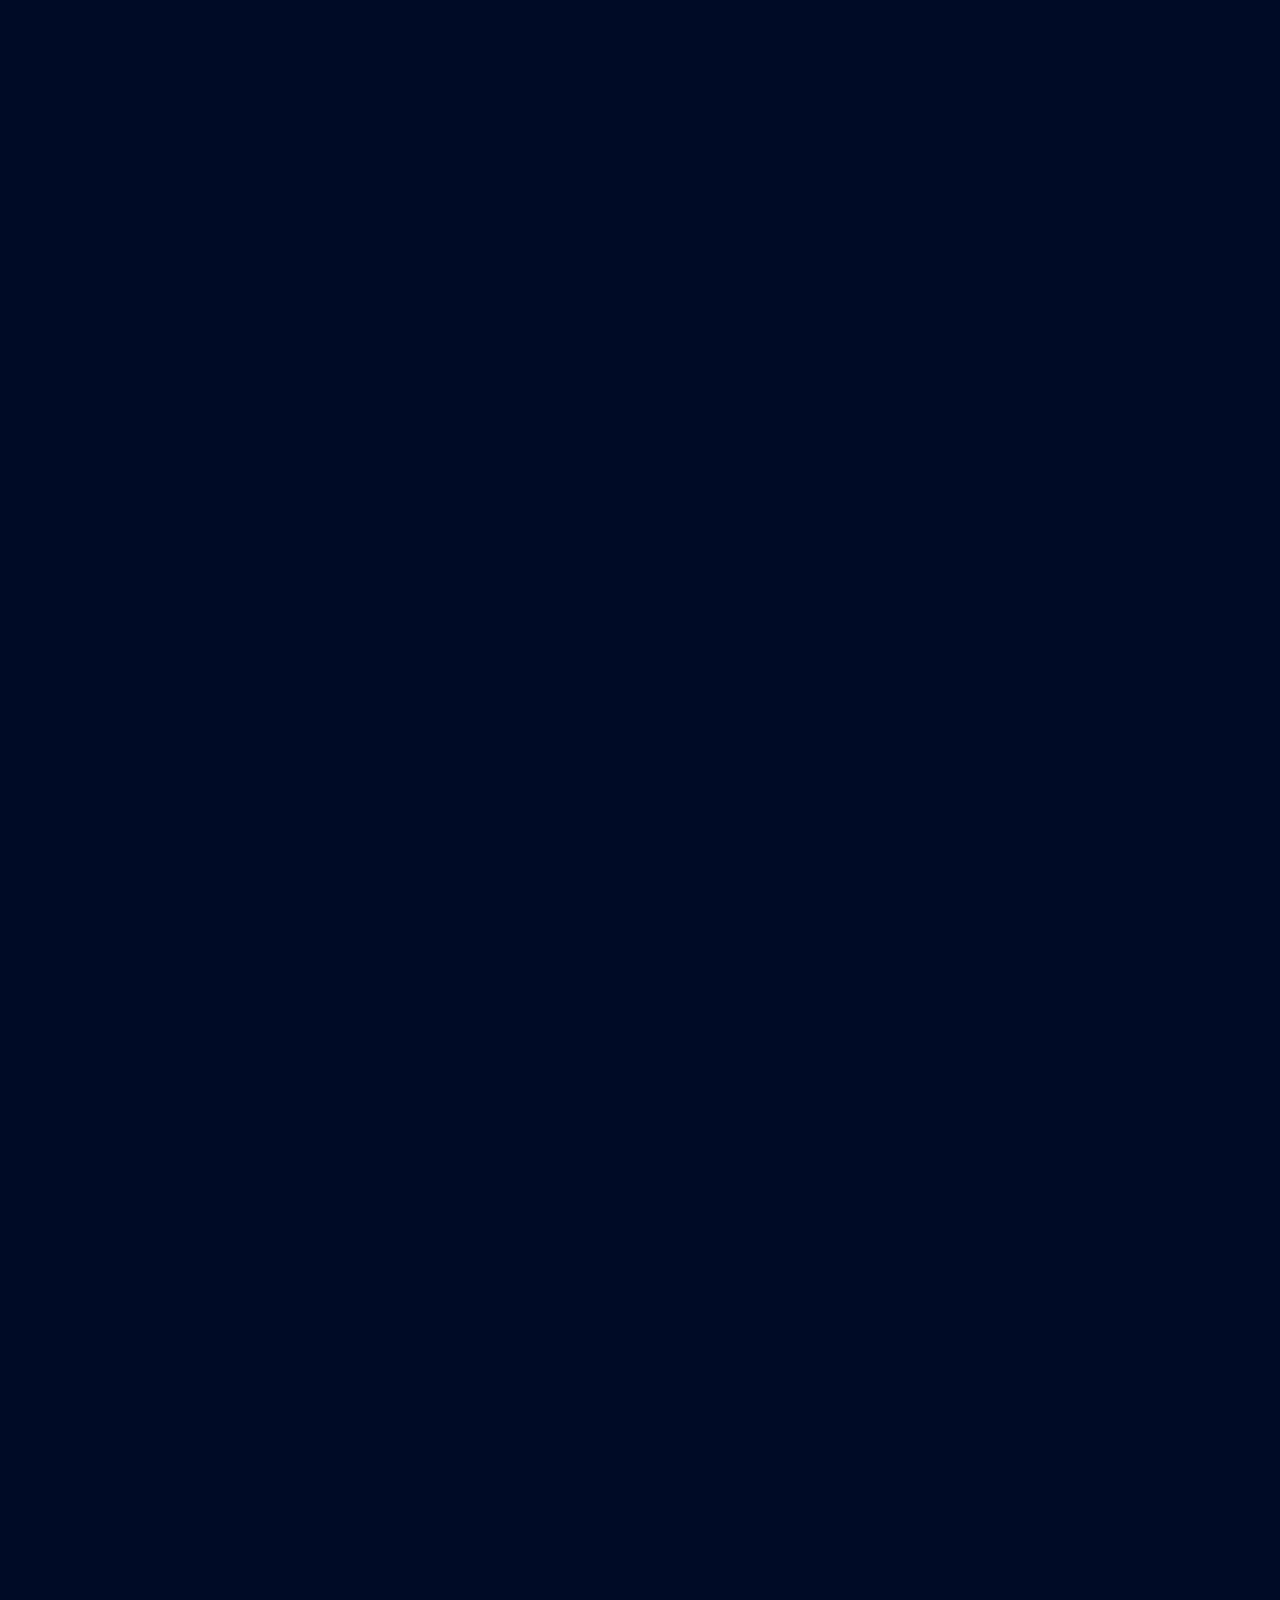
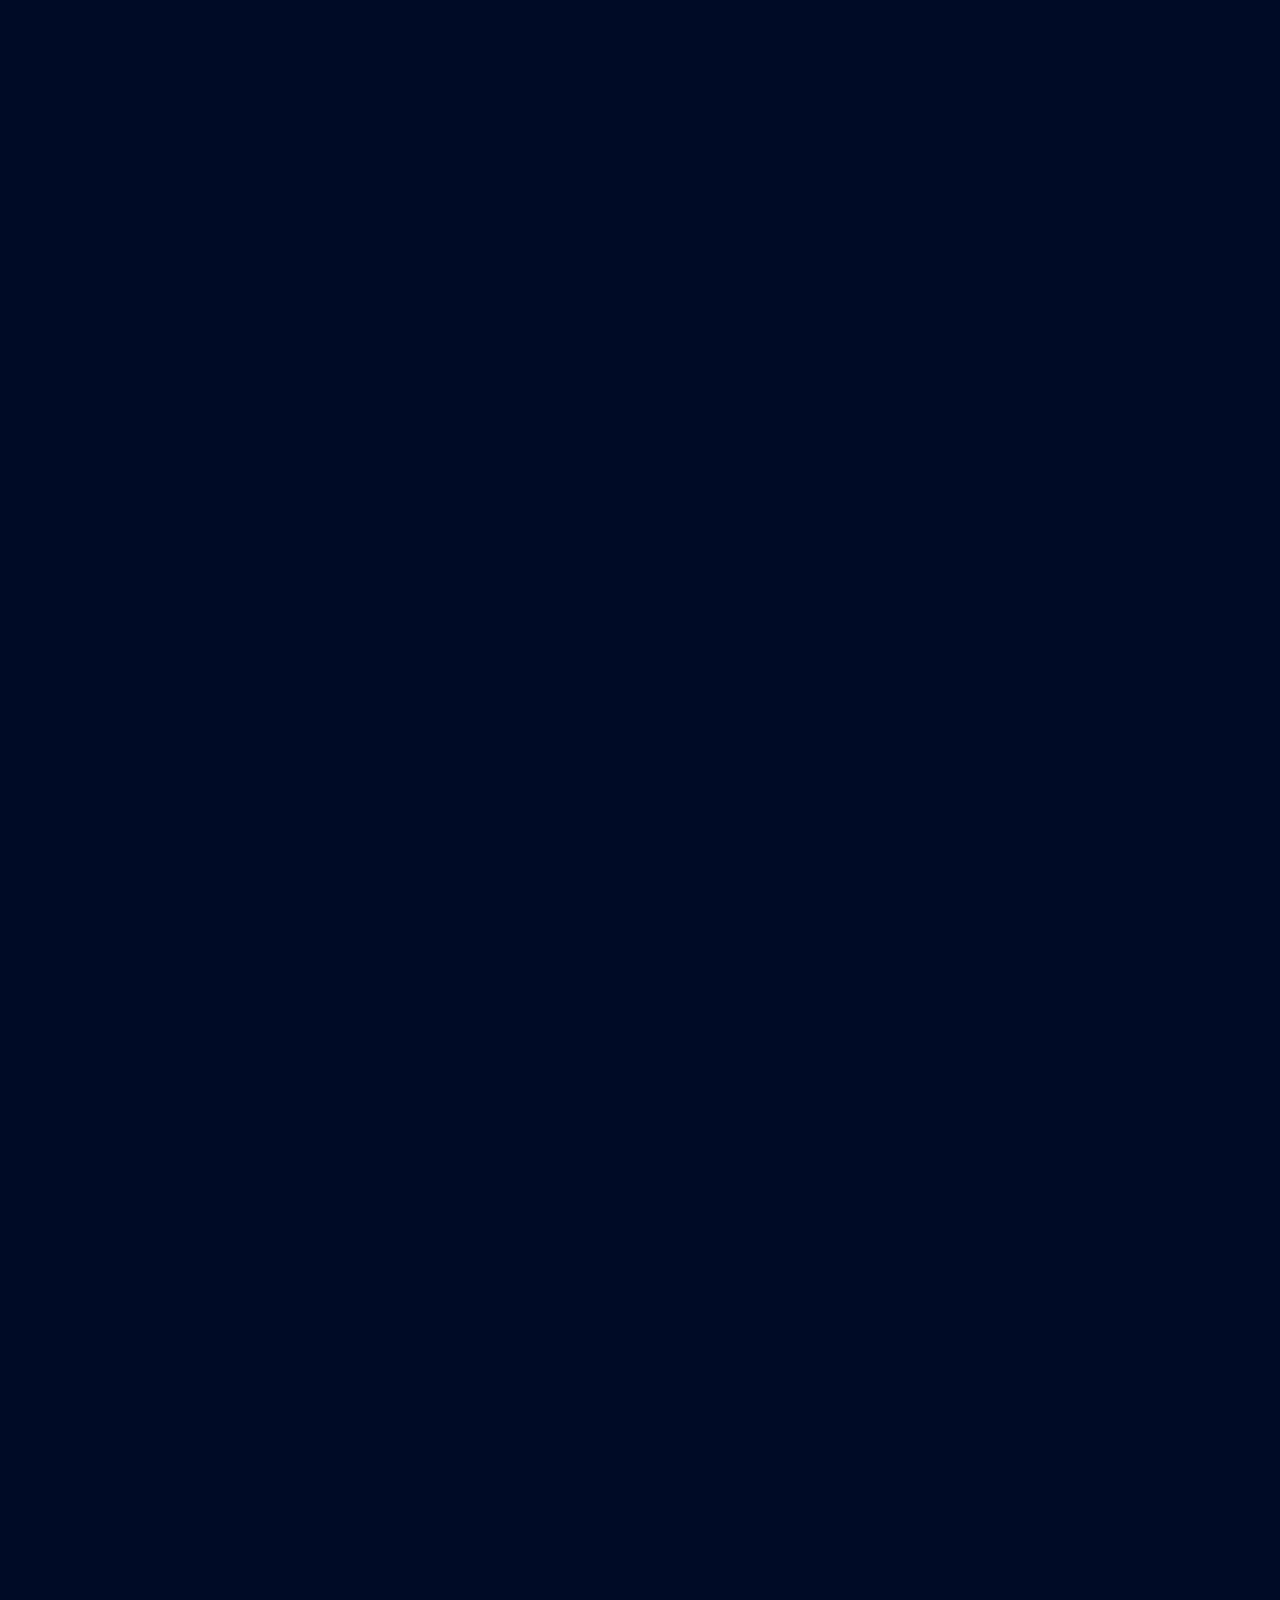
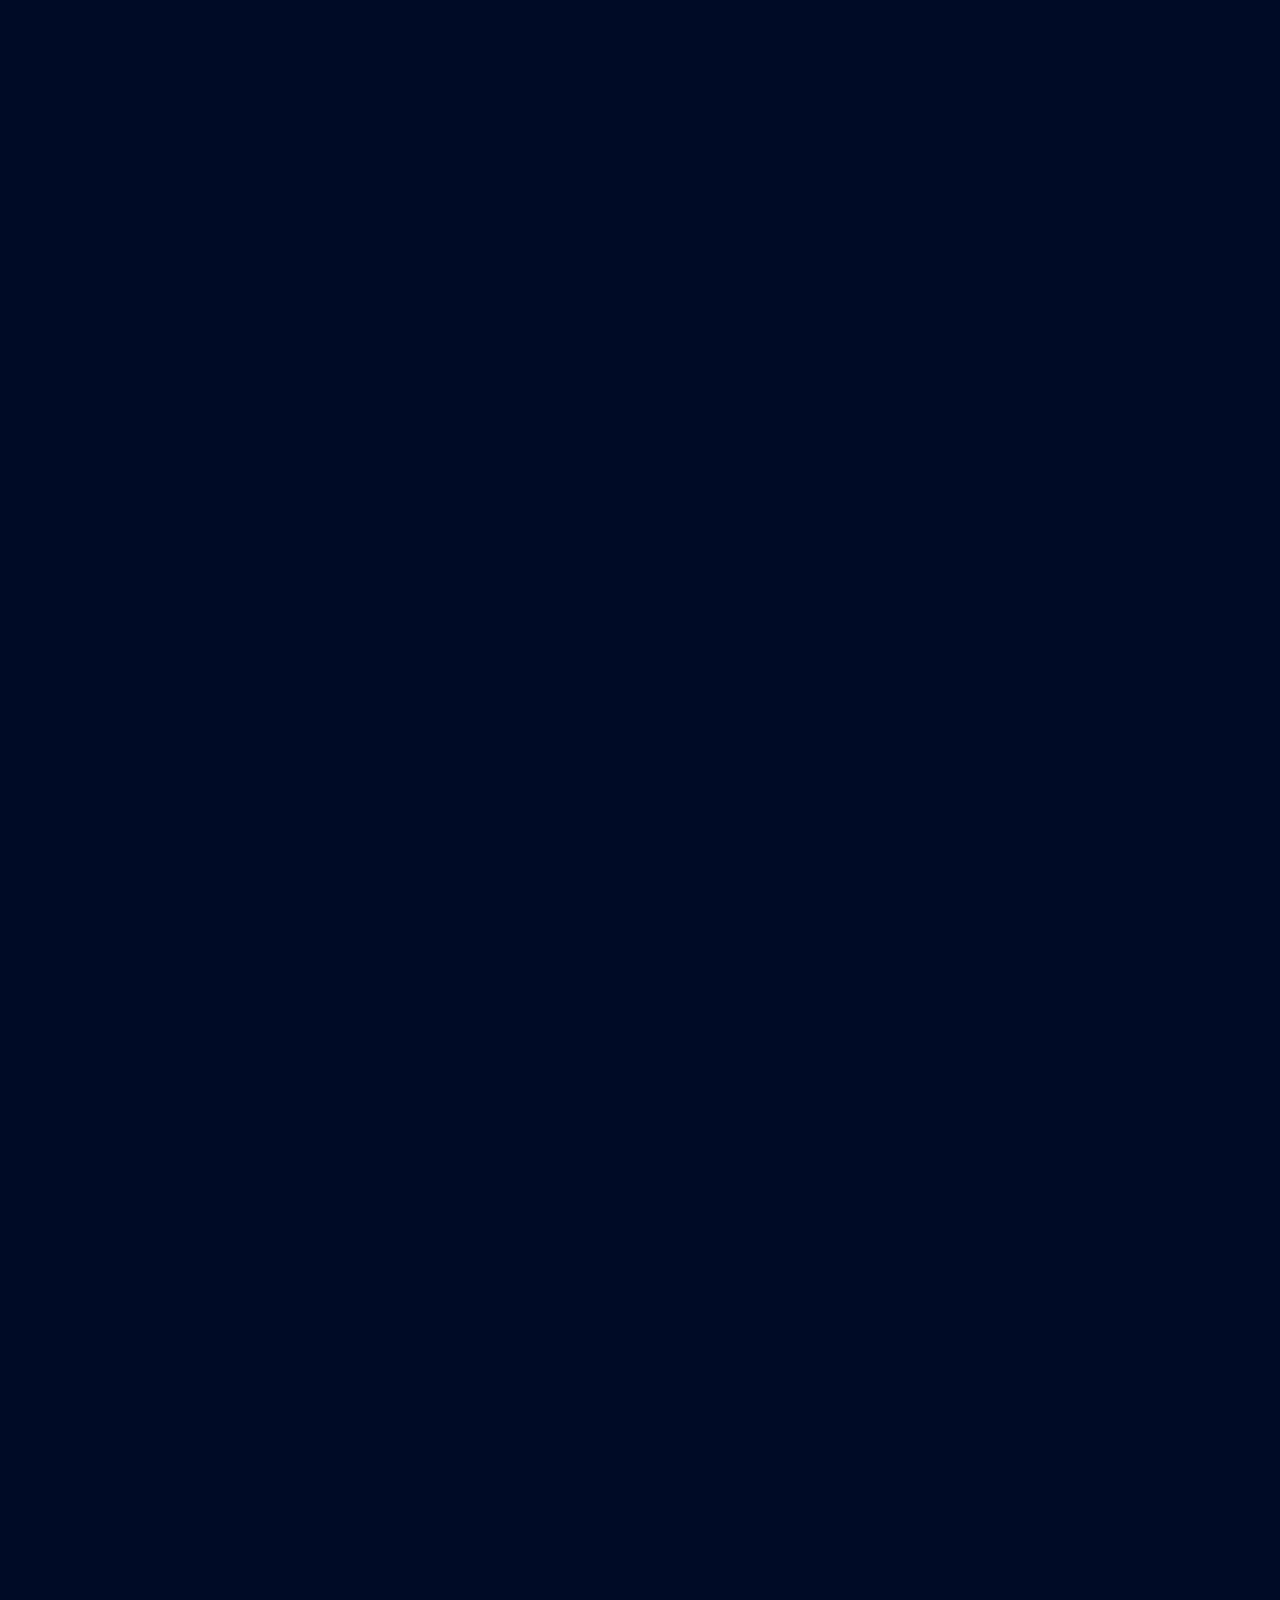
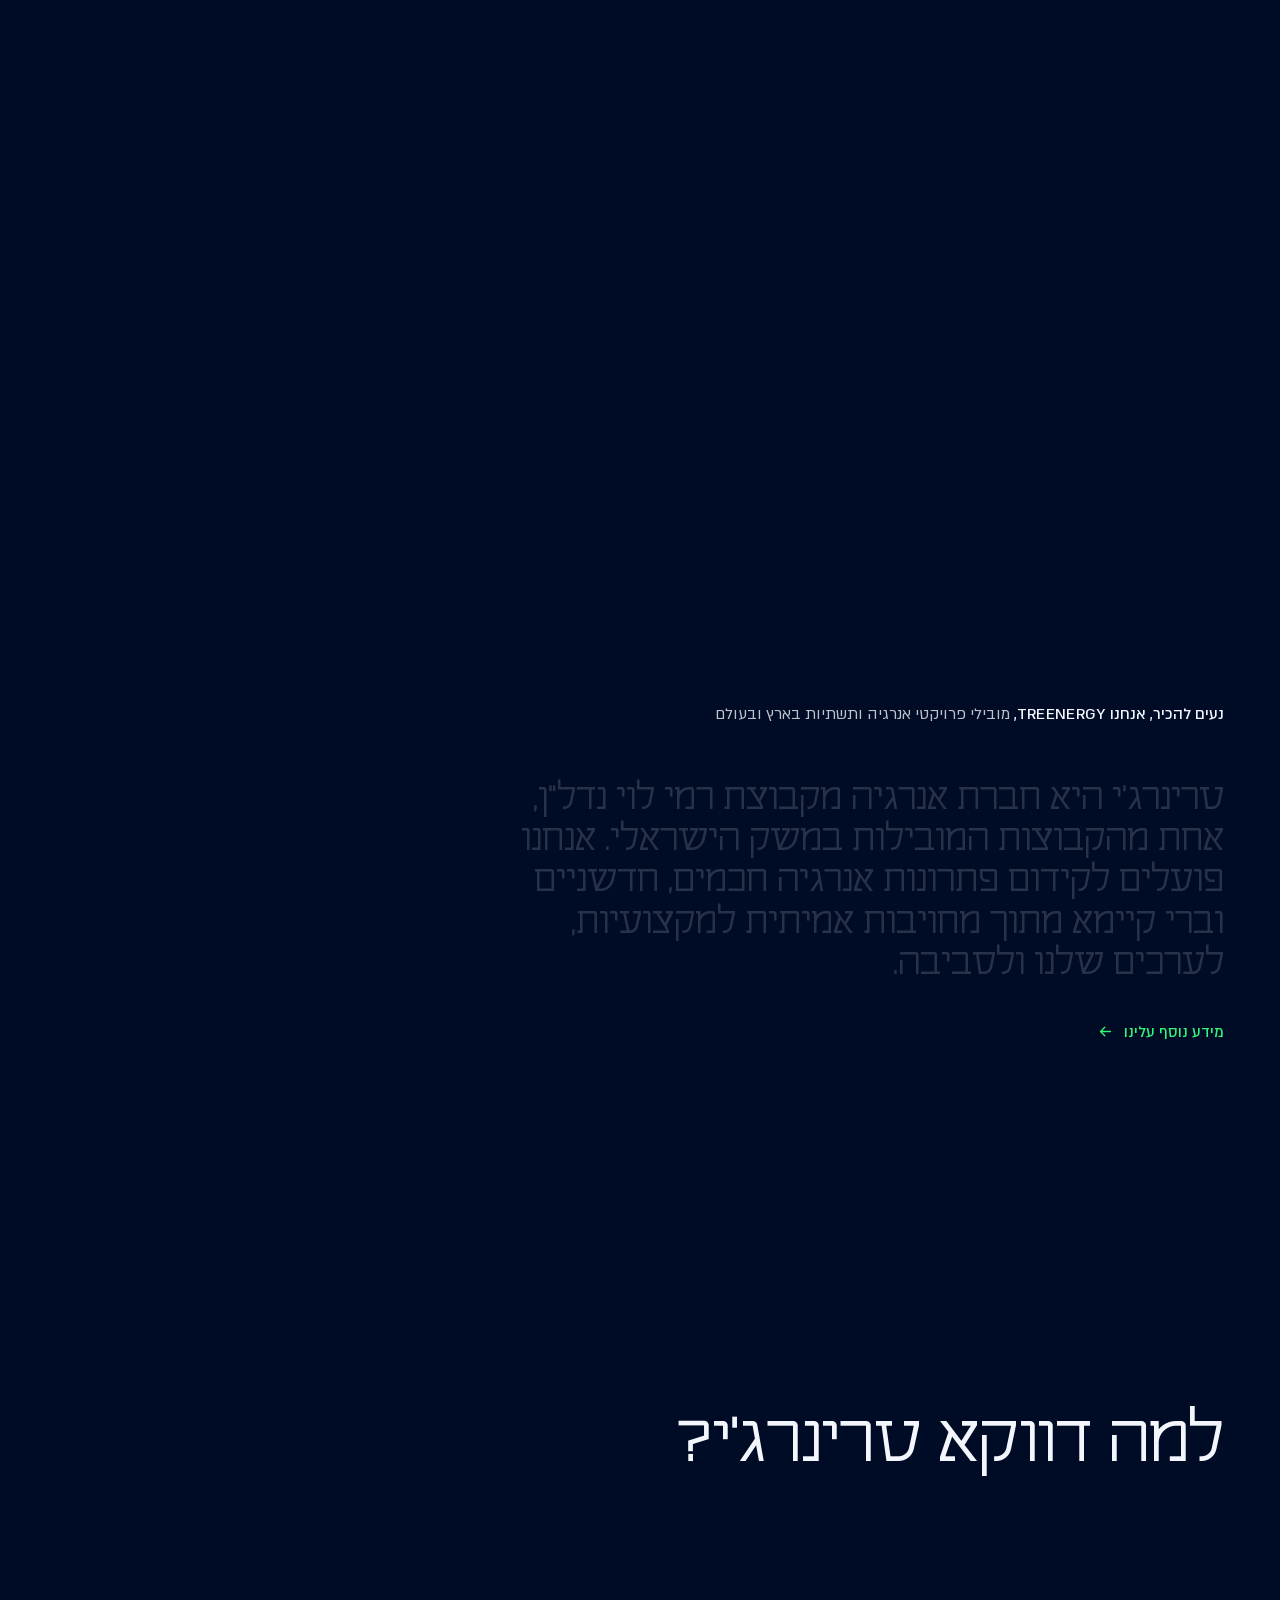
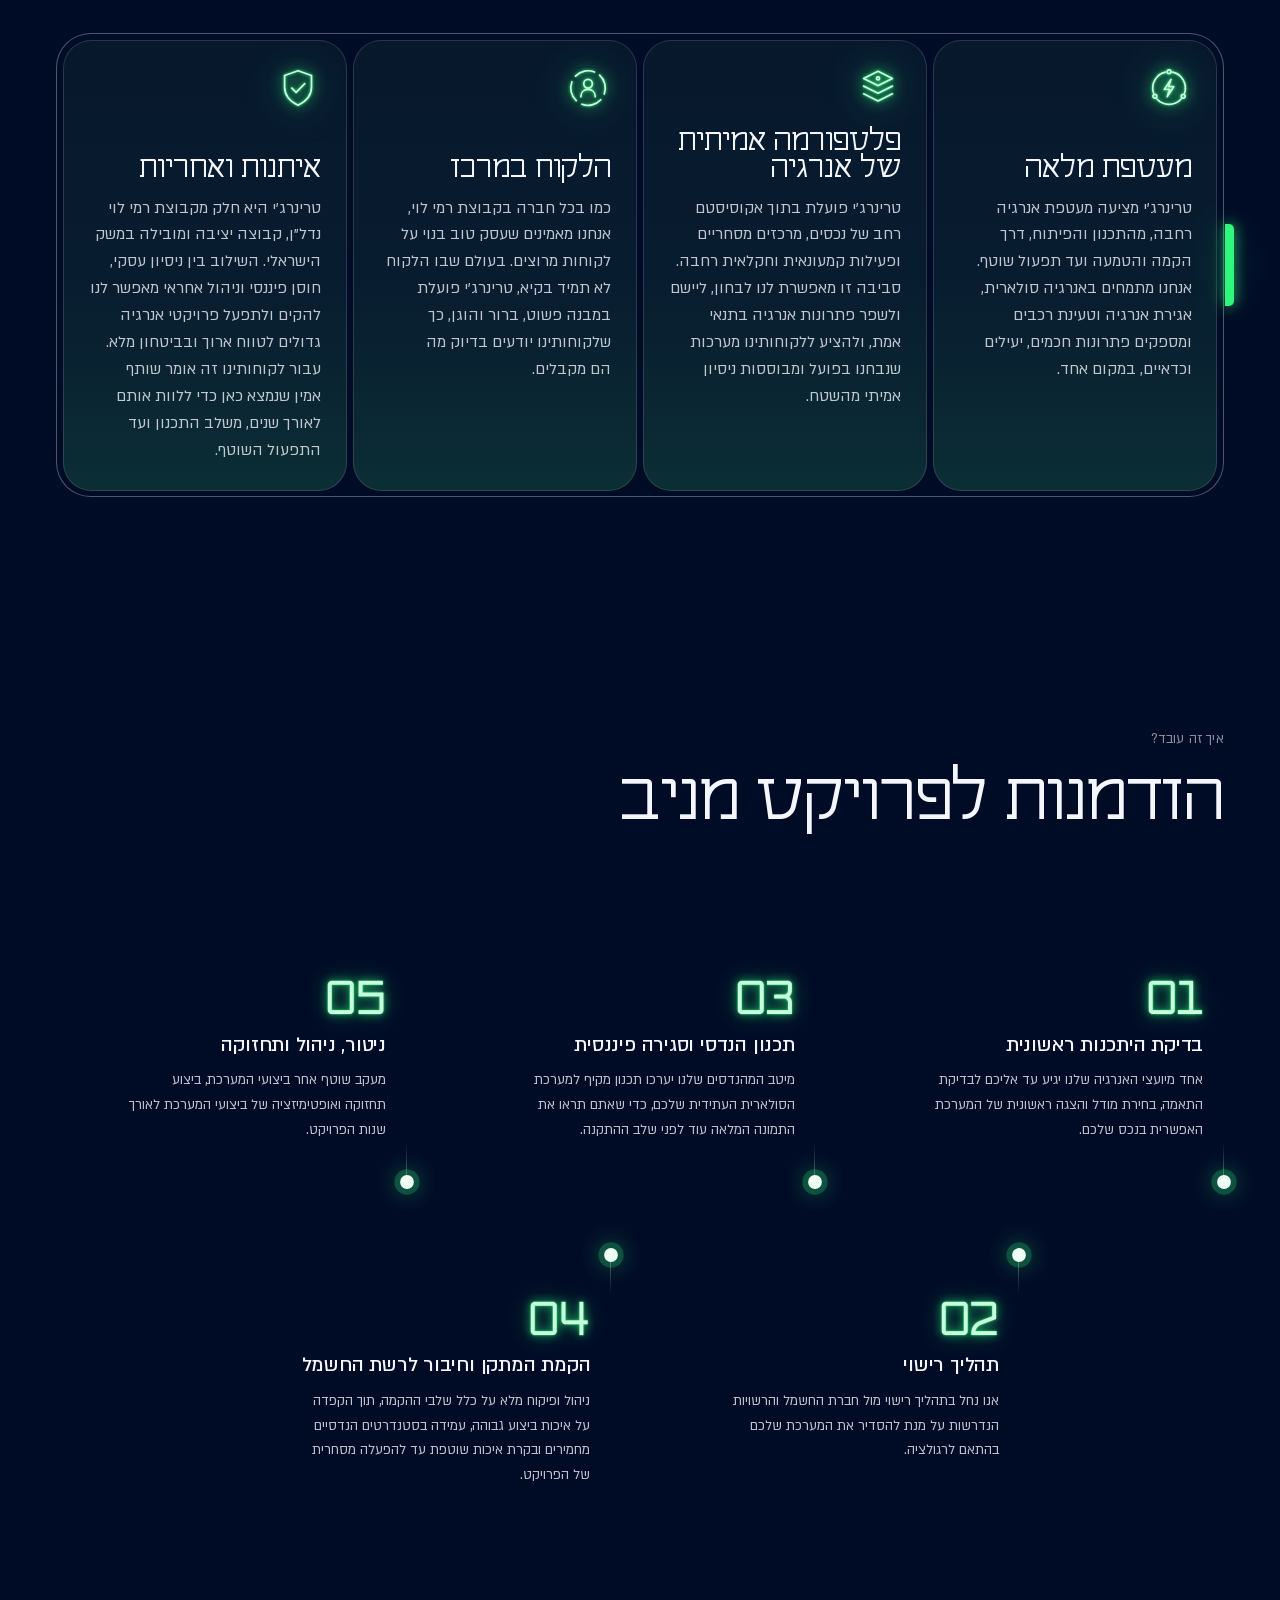
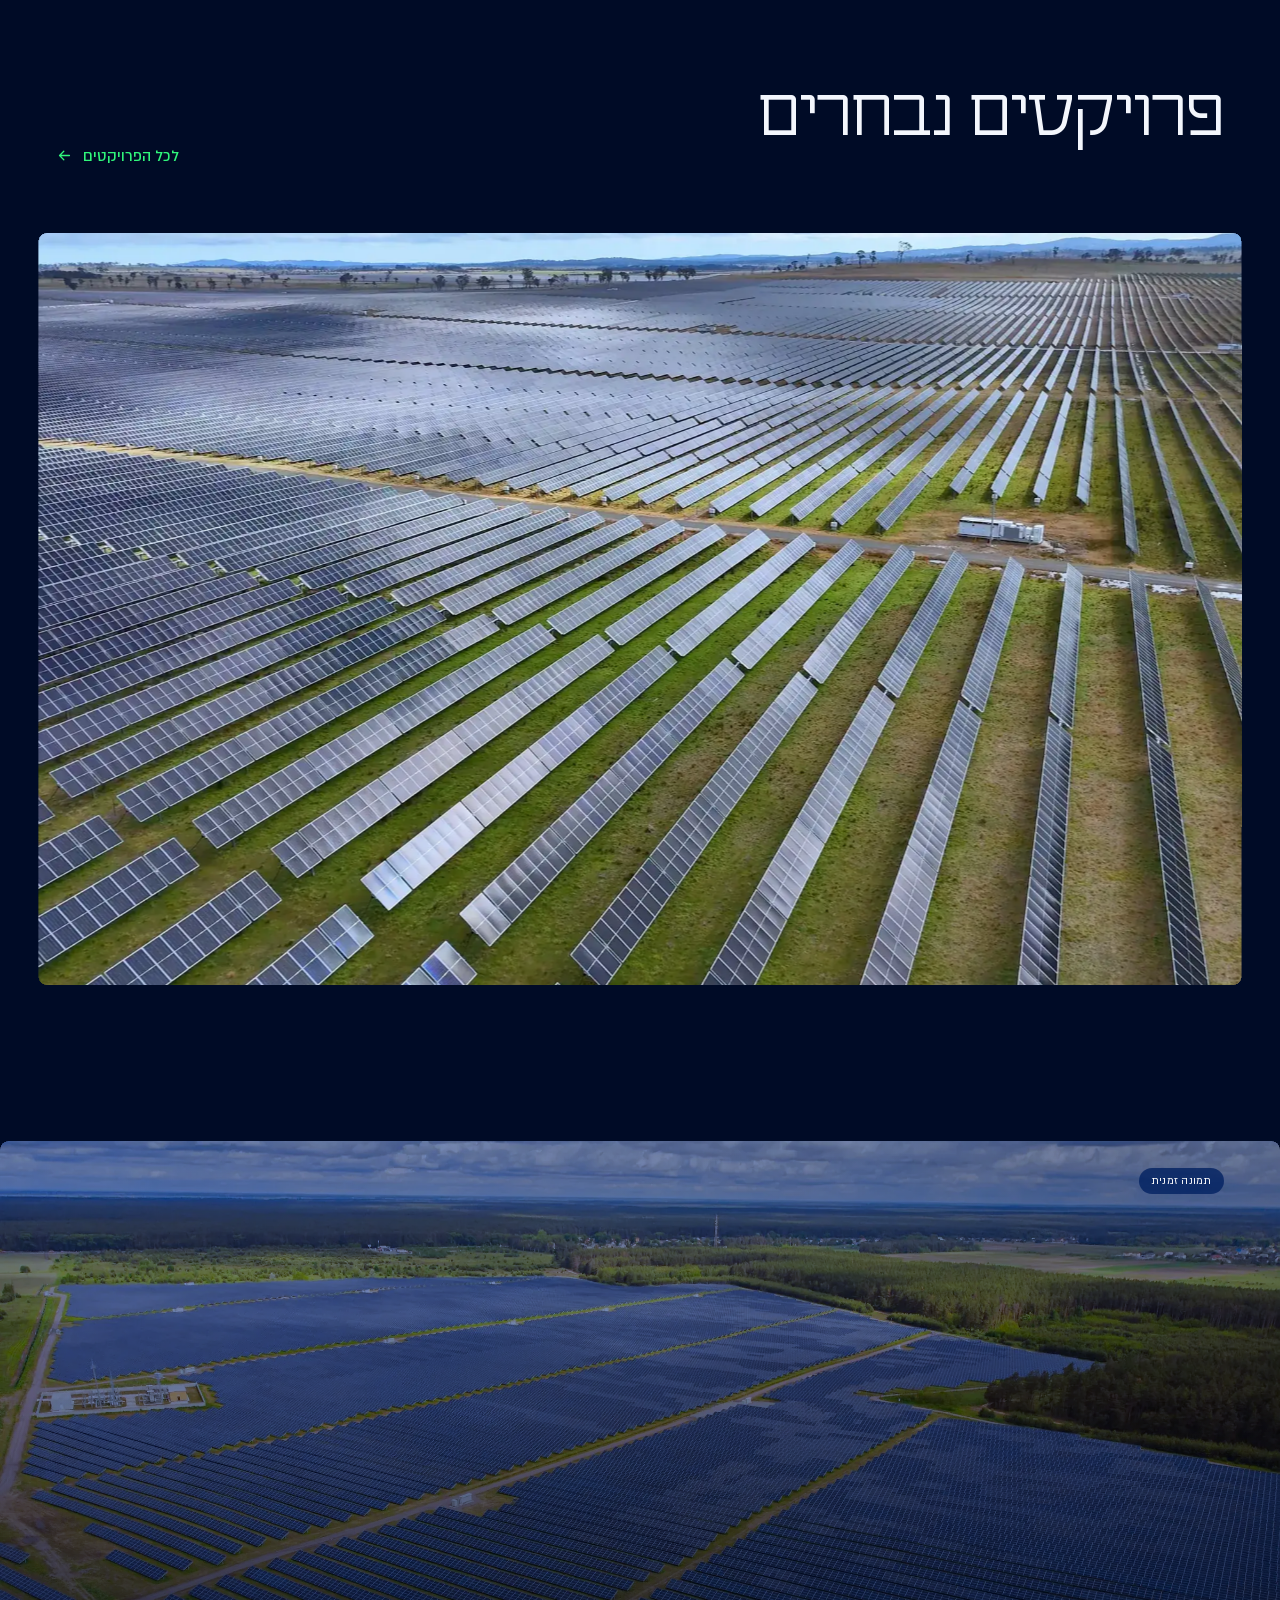
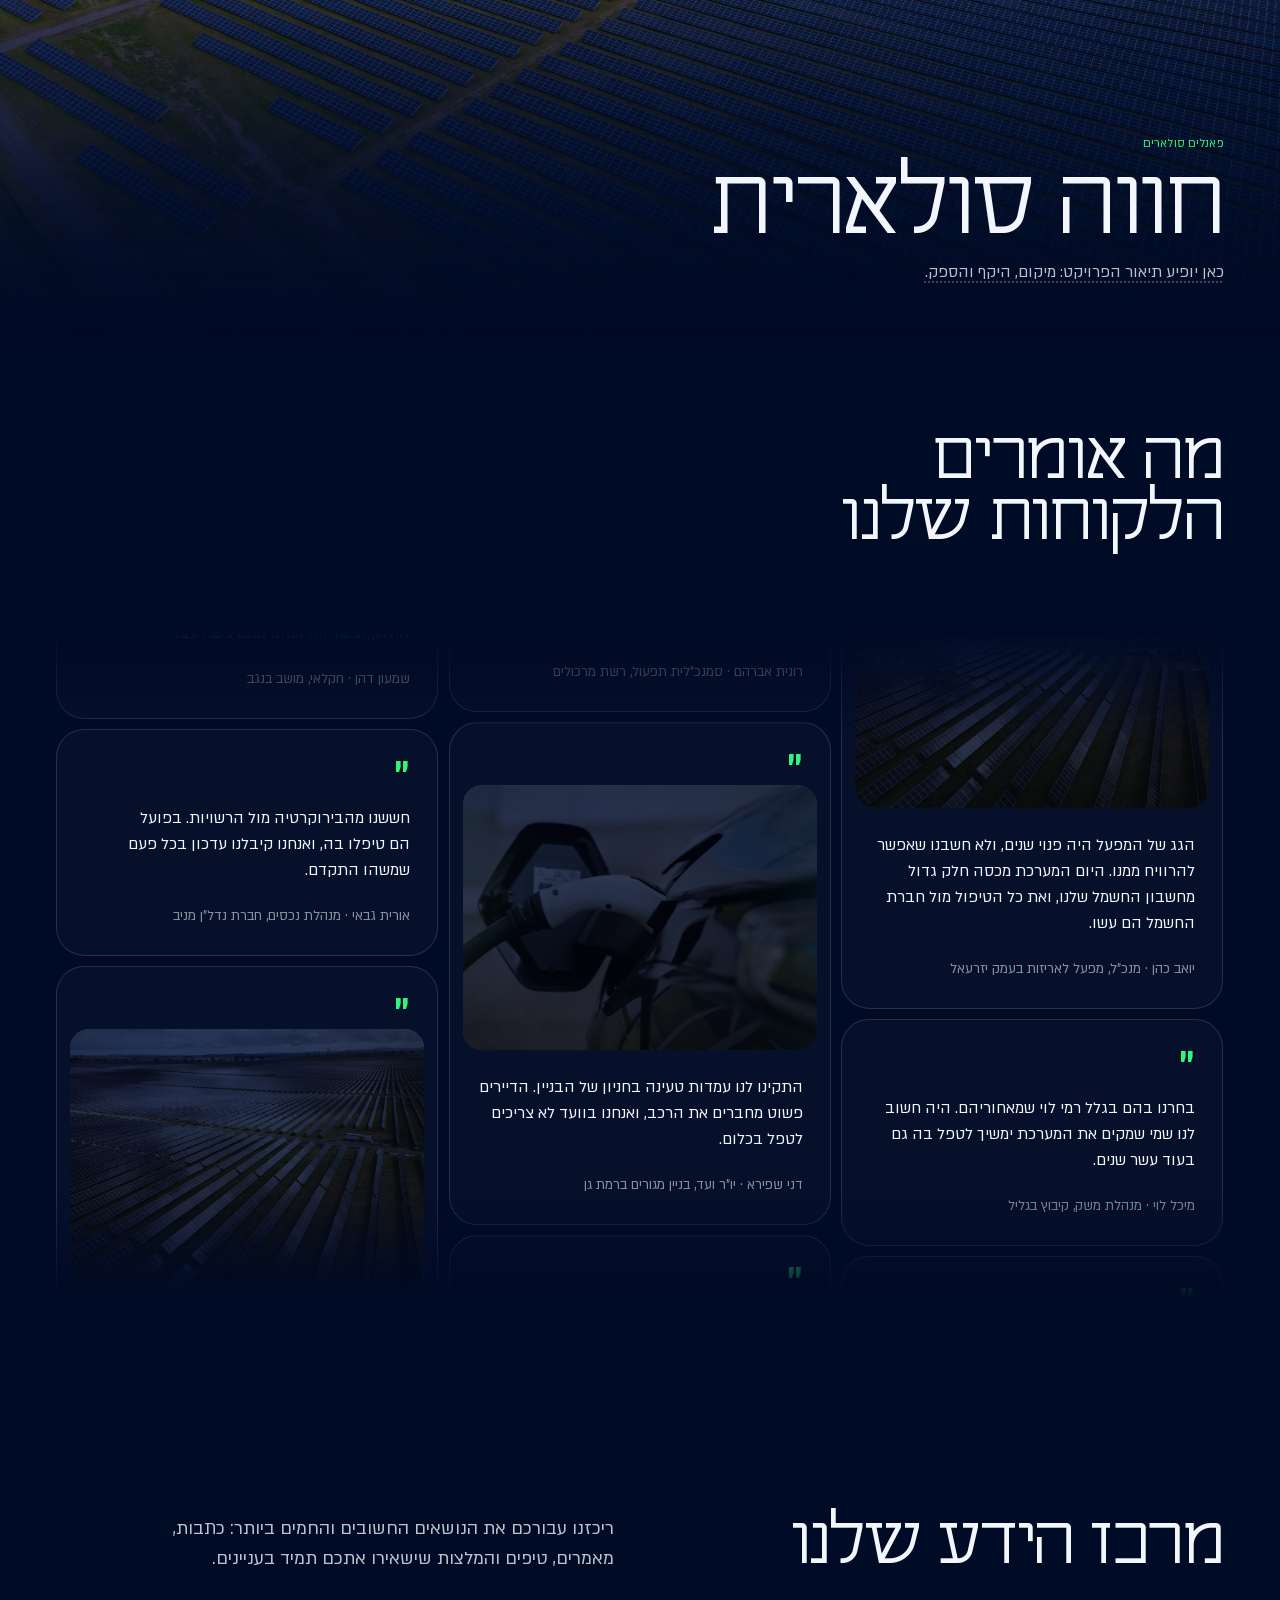
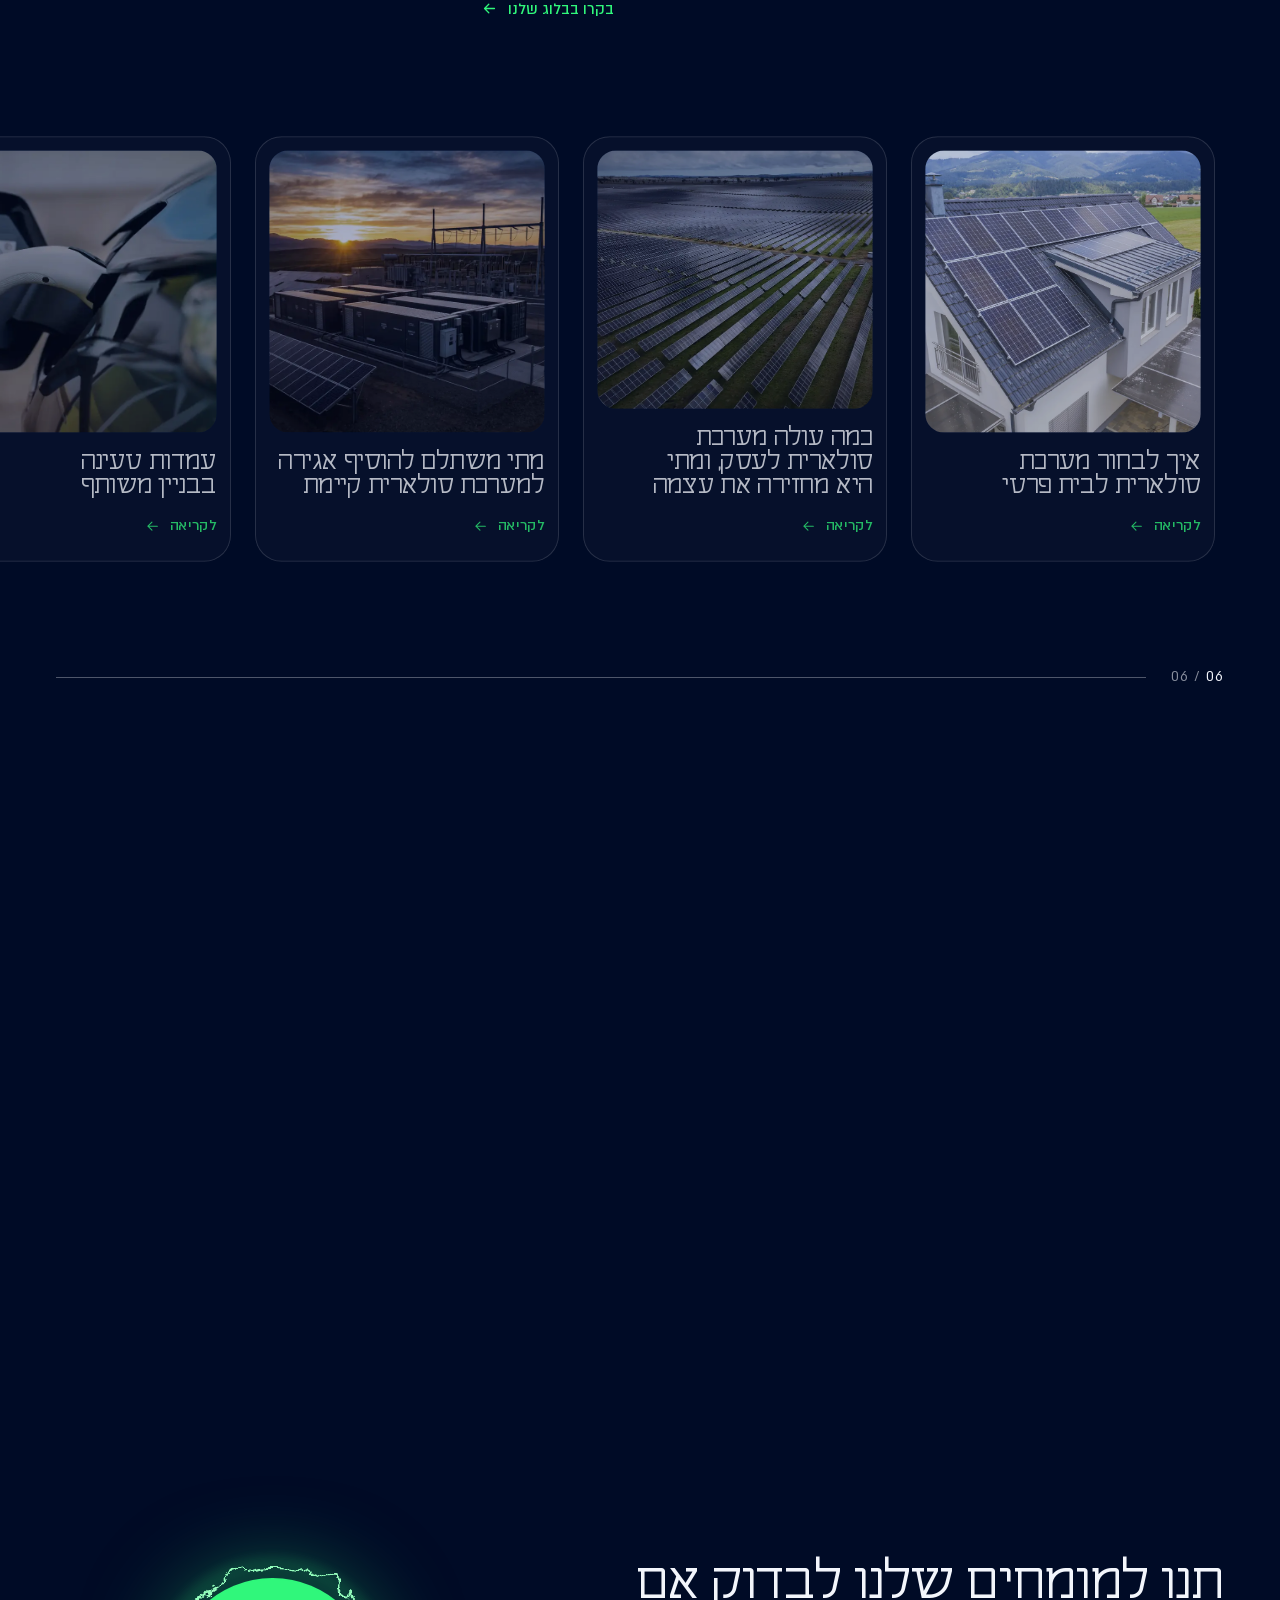
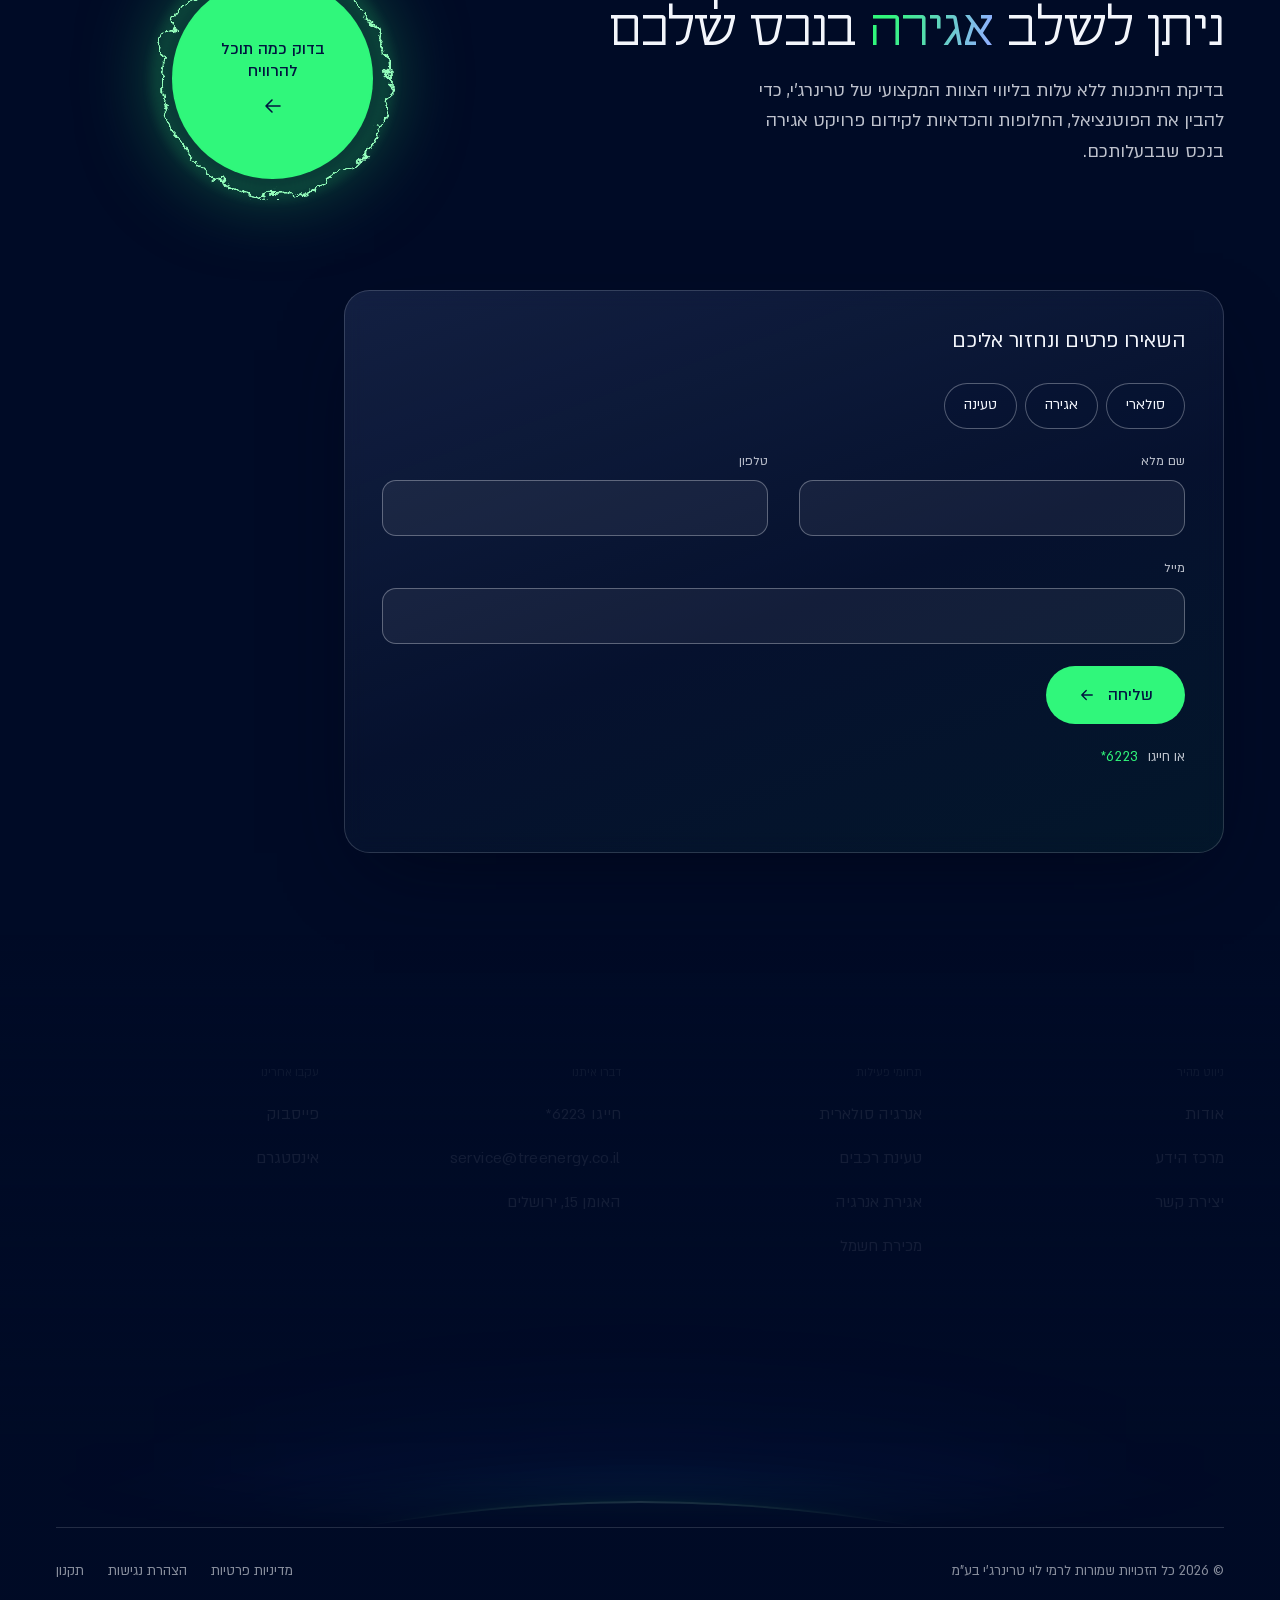
==== commit ee731fdf: "About: team photos cut out and blended into the blue background (r37) Co-Authored-By: Claude Opus 5." ====
--- a/index.html
+++ b/index.html
@@ -22,17 +22,17 @@
   if (!window.__still && matchMedia("(prefers-reduced-motion:no-preference)").matches) document.documentElement.classList.add("open-anim");
   if ("scrollRestoration" in history) history.scrollRestoration = "manual";
 </script>
-<link rel="stylesheet" href="assets/css/site.css?v=r36">
-<link rel="stylesheet" href="assets/css/scene.css?v=r36">
+<link rel="stylesheet" href="assets/css/site.css?v=r37">
+<link rel="stylesheet" href="assets/css/scene.css?v=r37">
 <link rel="preload" href="assets/img/scene/wide-on.webp" as="image" media="(min-aspect-ratio:9/10)">
 <link rel="preload" href="assets/img/scene/tall-on.webp" as="image" media="(max-aspect-ratio:9/10)">
 <!-- the page's own files carry the round (?v=), so a visitor never gets this round's code with pieces of the last one from the cache -->
-<script type="importmap">{"imports":{"./assets/js/ribbon.js":"./assets/js/ribbon.js?v=r36","./assets/js/arc-rings.js":"./assets/js/arc-rings.js?v=r36","./assets/js/sky.js":"./assets/js/sky.js?v=r36","./assets/js/scene-dom.js":"./assets/js/scene-dom.js?v=r36","./assets/js/scene-marks.js":"./assets/js/scene-marks.js?v=r36","./assets/js/scene-trail.js":"./assets/js/scene-trail.js?v=r36","./assets/js/menu-dots.js":"./assets/js/menu-dots.js?v=r36"}}</script>
+<script type="importmap">{"imports":{"./assets/js/ribbon.js":"./assets/js/ribbon.js?v=r37","./assets/js/arc-rings.js":"./assets/js/arc-rings.js?v=r37","./assets/js/sky.js":"./assets/js/sky.js?v=r37","./assets/js/scene-dom.js":"./assets/js/scene-dom.js?v=r37","./assets/js/scene-marks.js":"./assets/js/scene-marks.js?v=r37","./assets/js/scene-trail.js":"./assets/js/scene-trail.js?v=r37","./assets/js/menu-dots.js":"./assets/js/menu-dots.js?v=r37"}}</script>
 <script defer src="vendor/gsap/gsap.min.js"></script>
 <script defer src="vendor/gsap/SplitText.min.js"></script>
 <script defer src="vendor/lenis/lenis.min.js"></script>
-<script type="module" src="assets/js/site.js?v=r36"></script>
-<script type="module" src="assets/js/scene.js?v=r36"></script>
+<script type="module" src="assets/js/site.js?v=r37"></script>
+<script type="module" src="assets/js/scene.js?v=r37"></script>
 </head>
 <body>
 <!-- the living night: one field behind the whole page -->
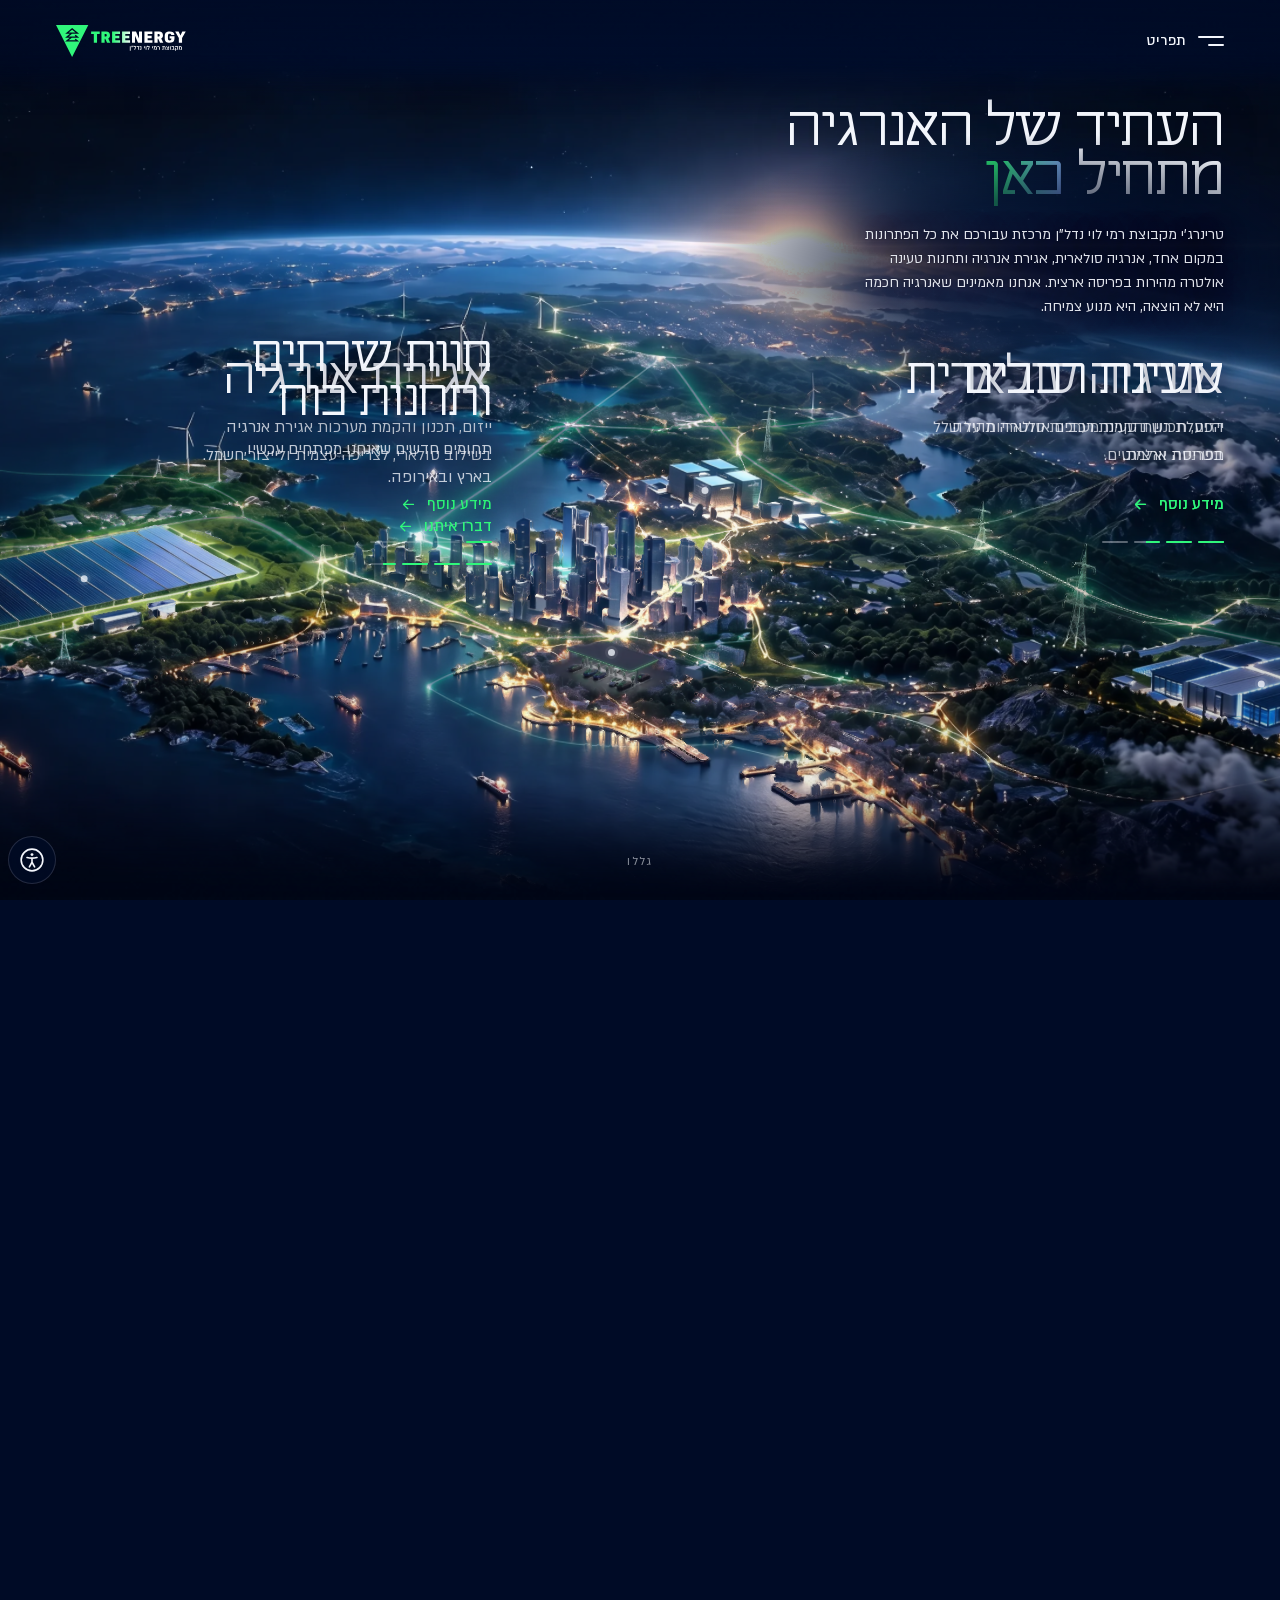
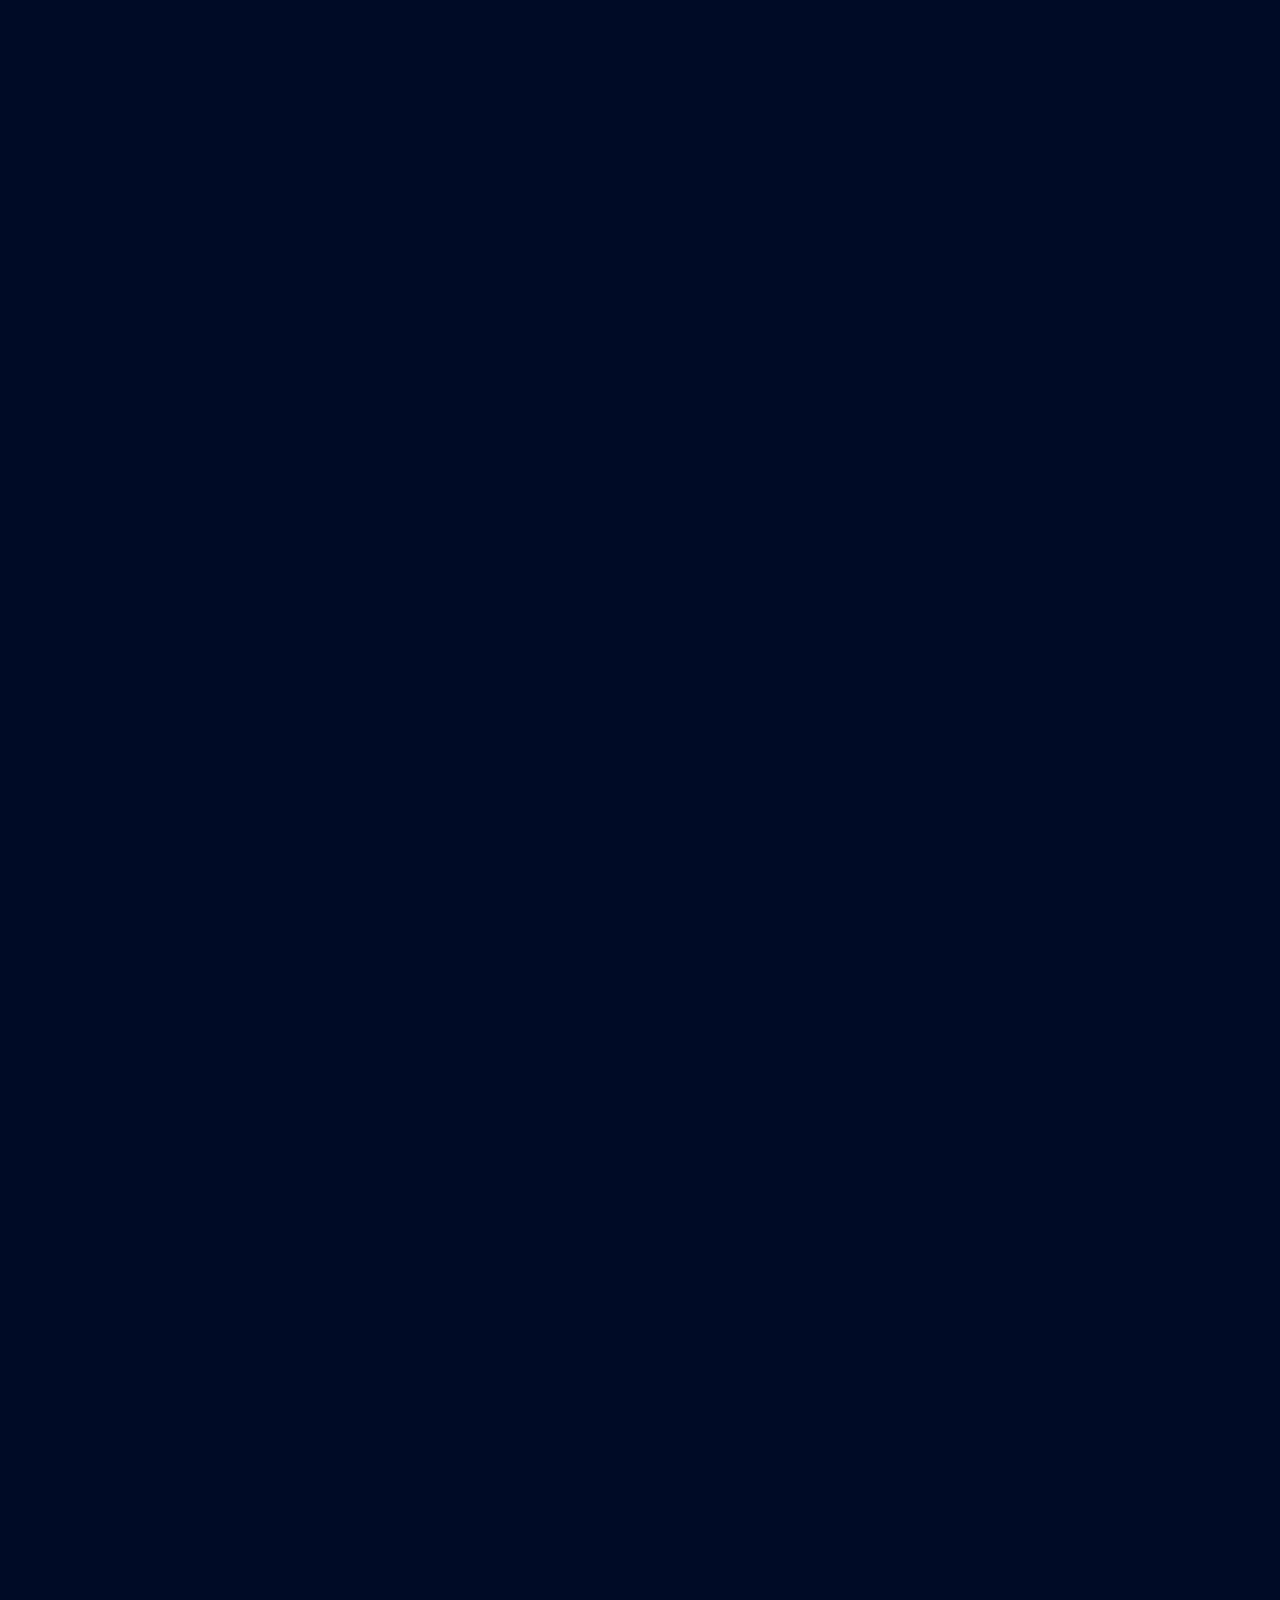
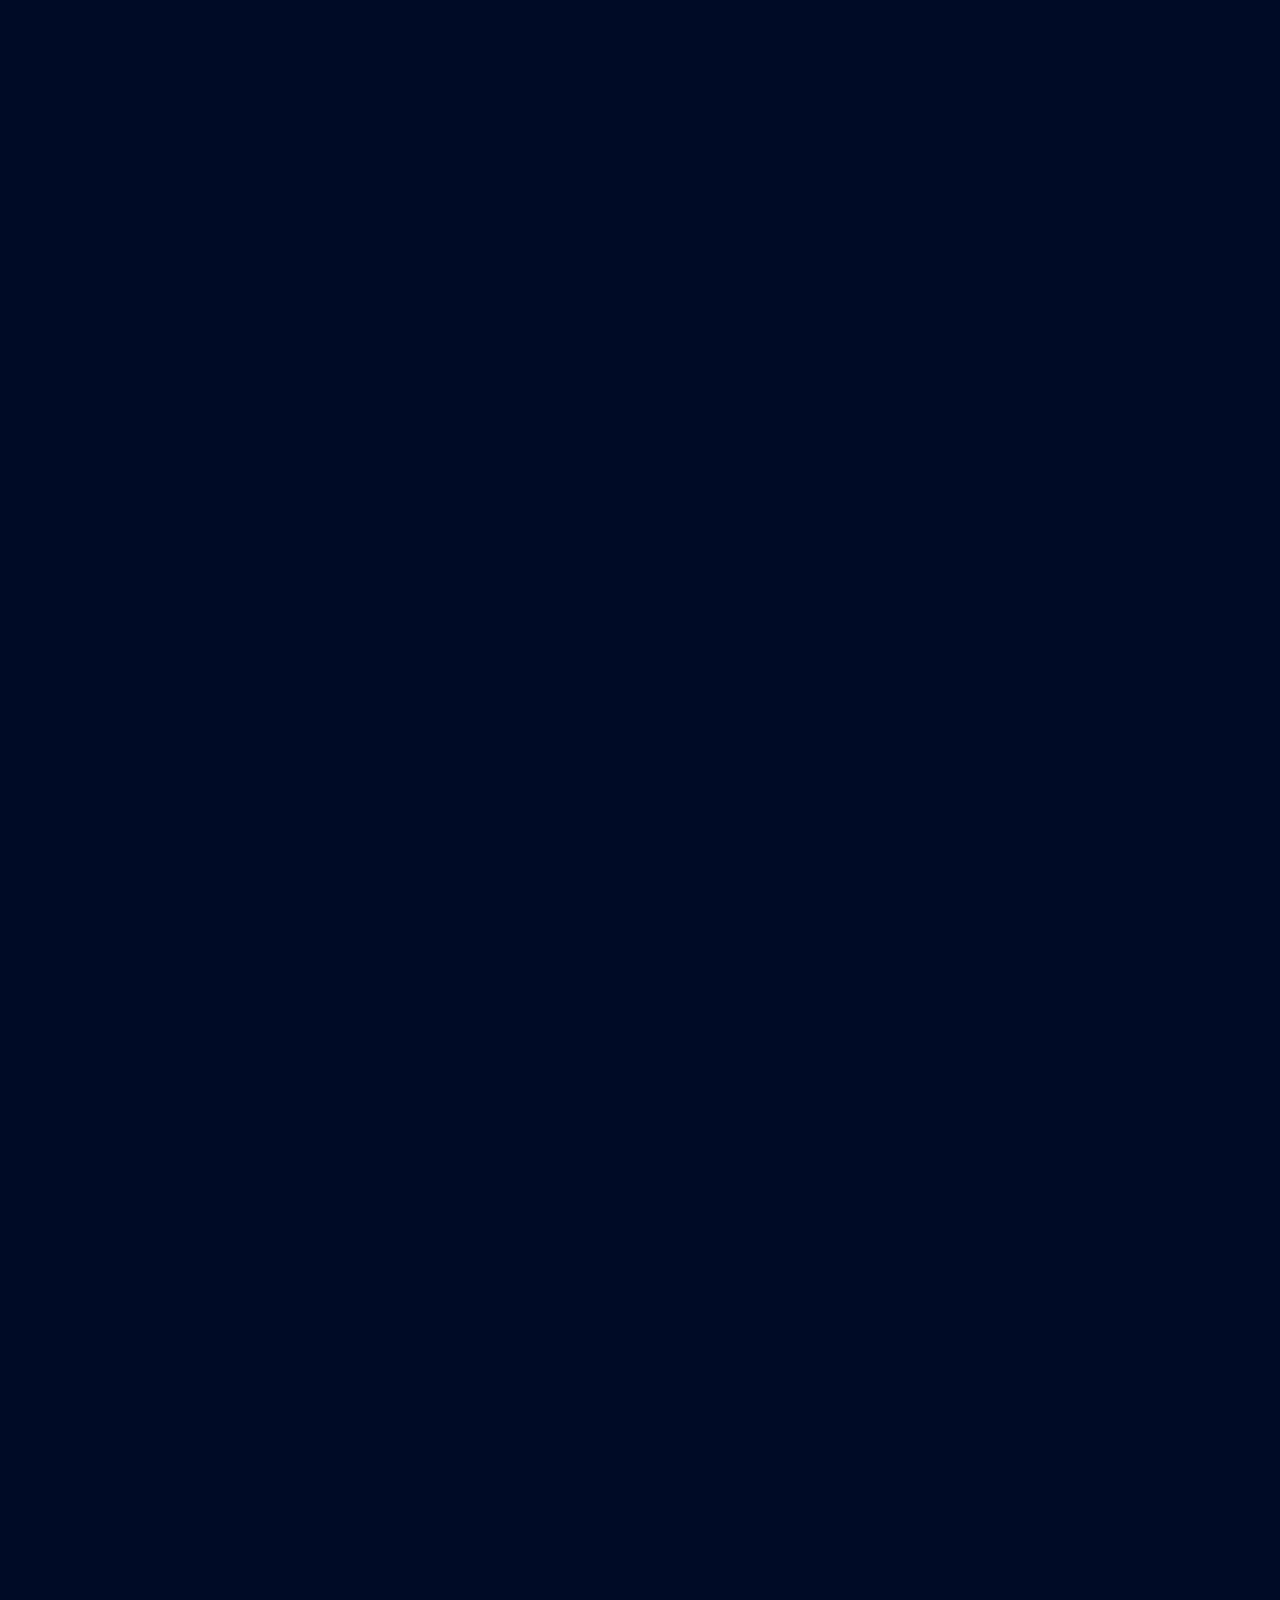
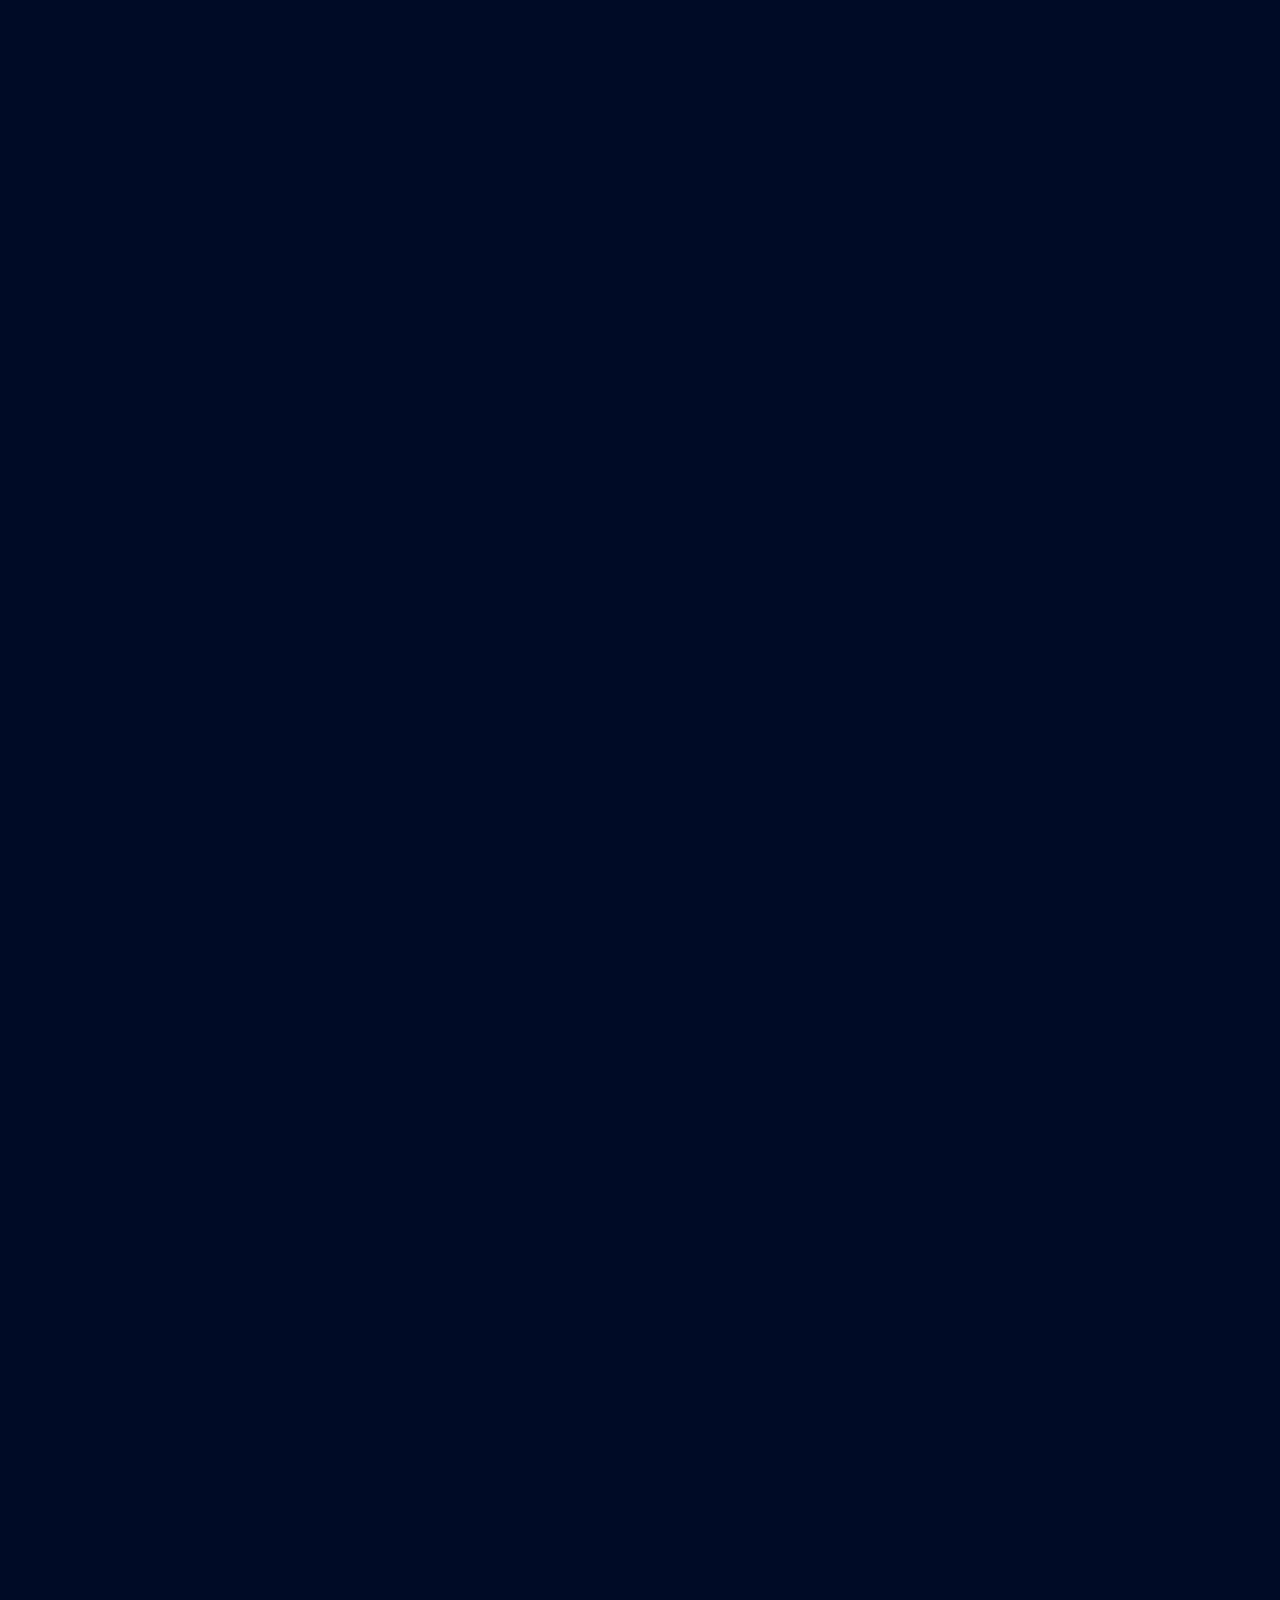
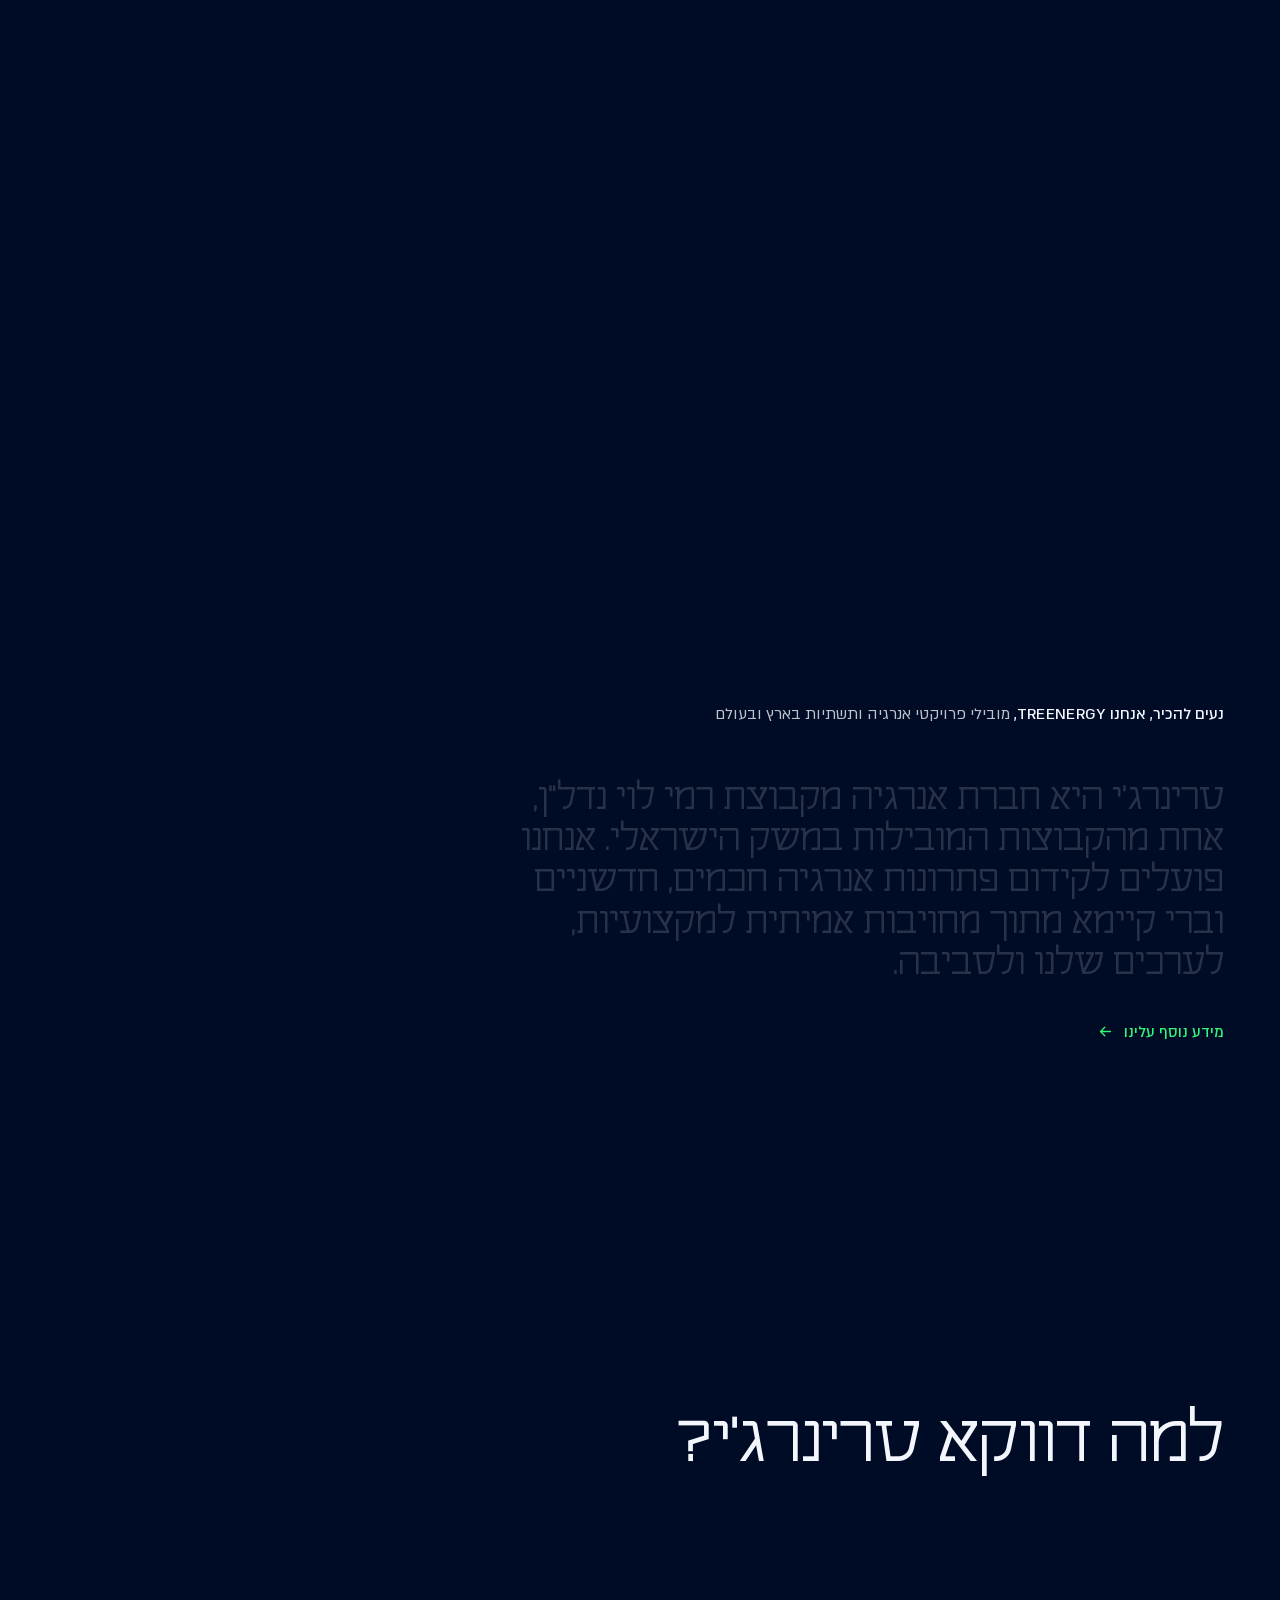
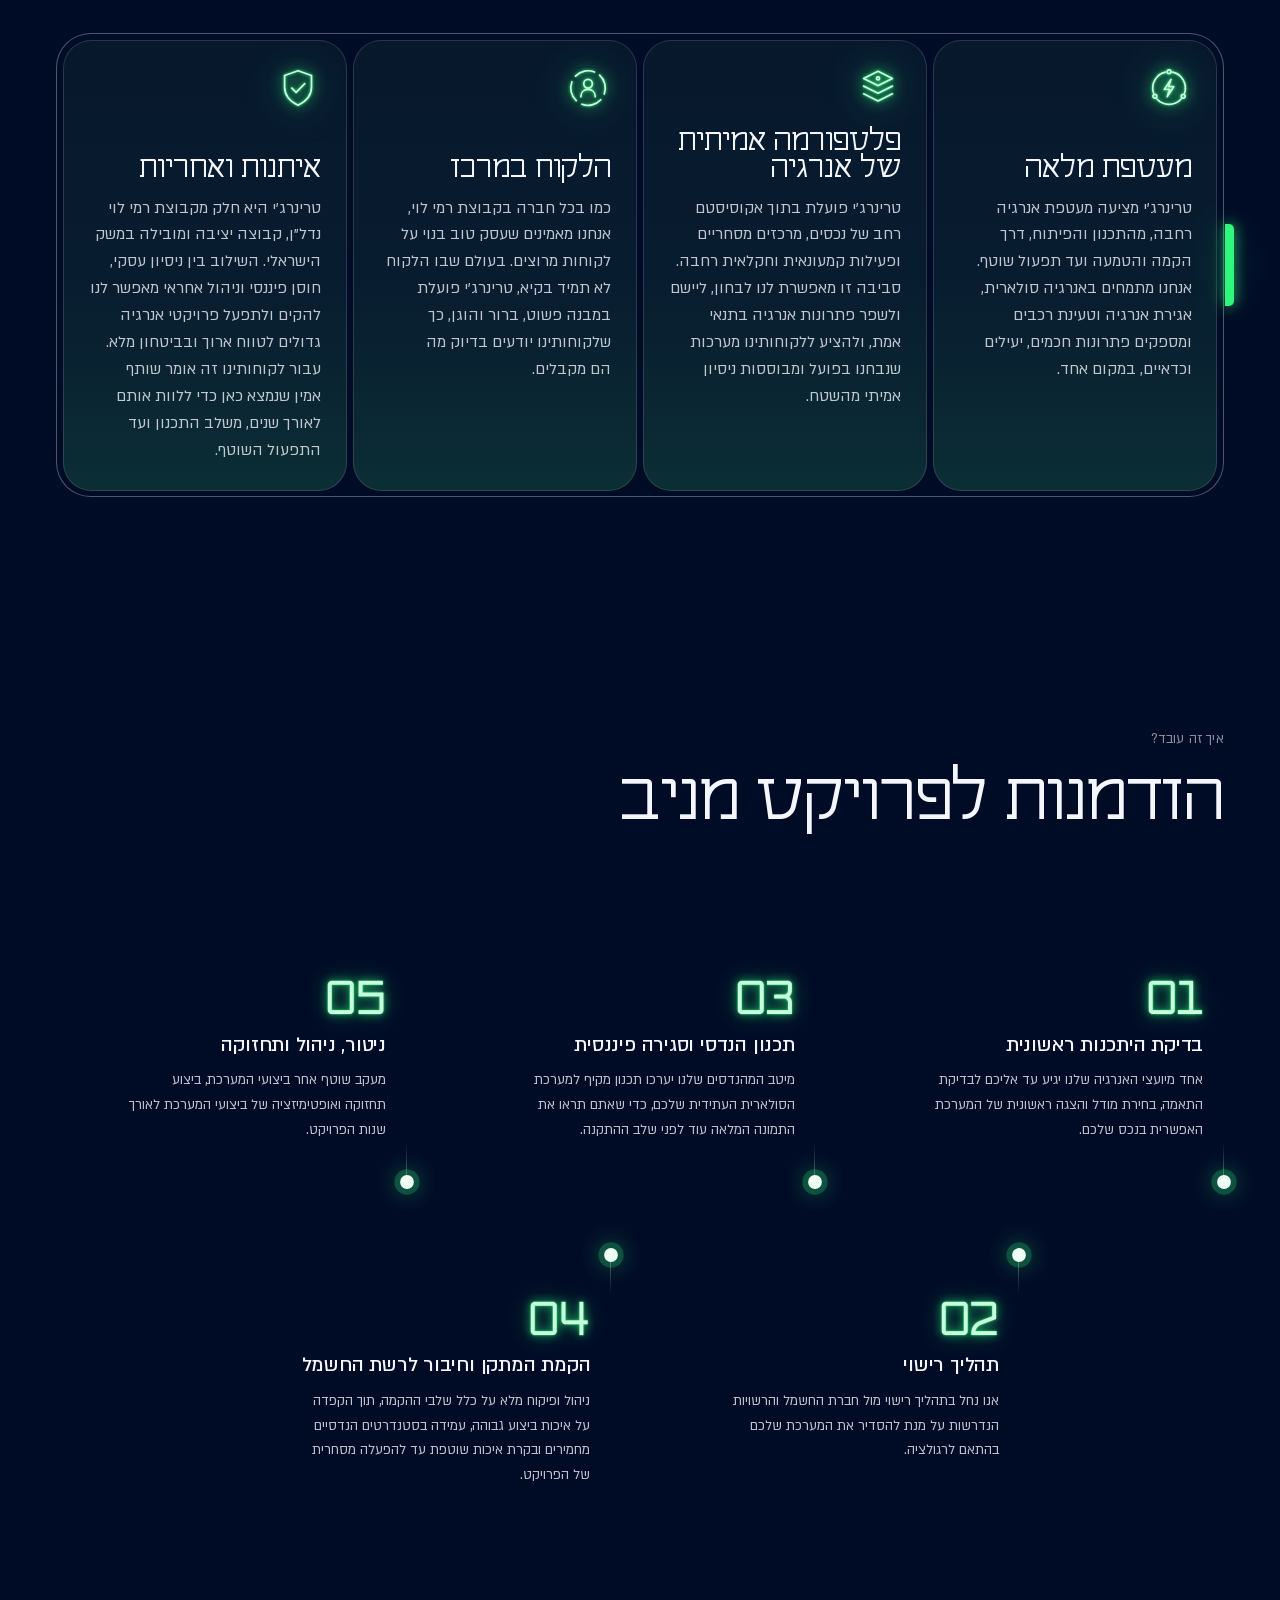
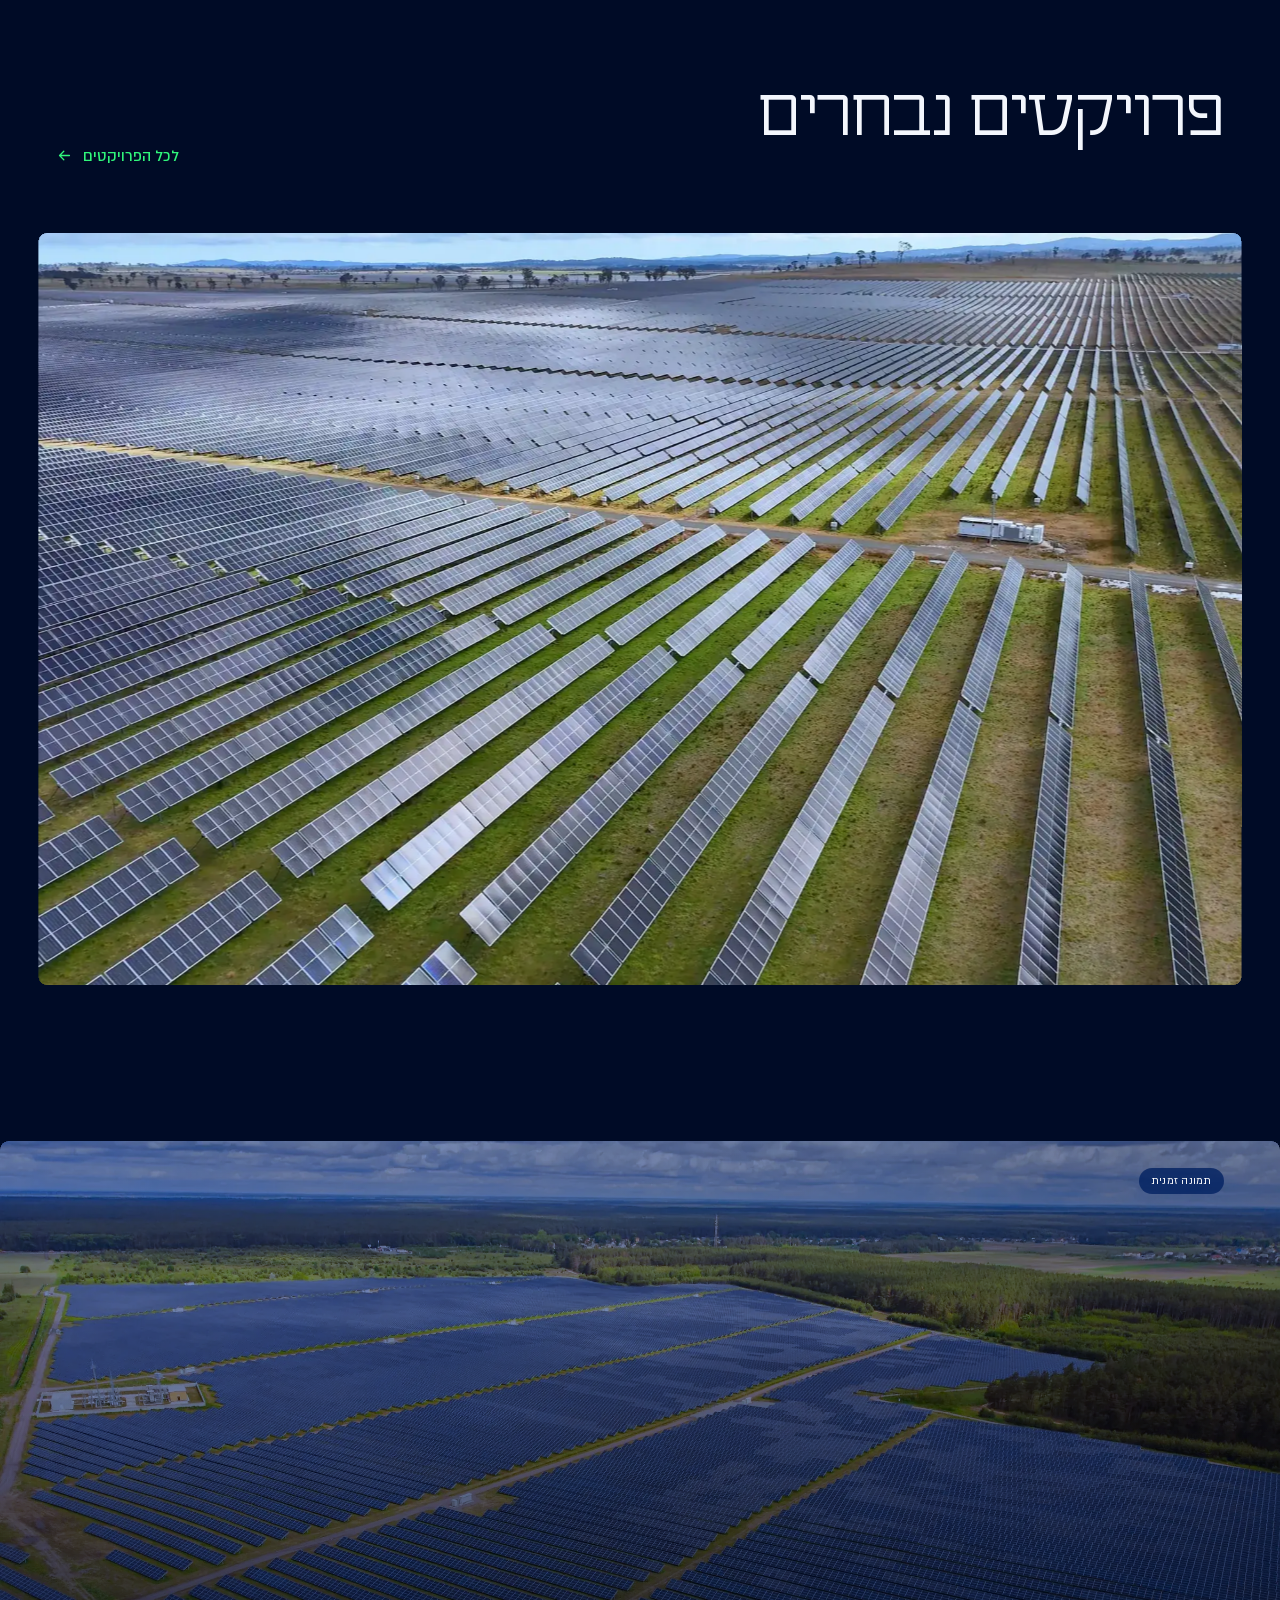
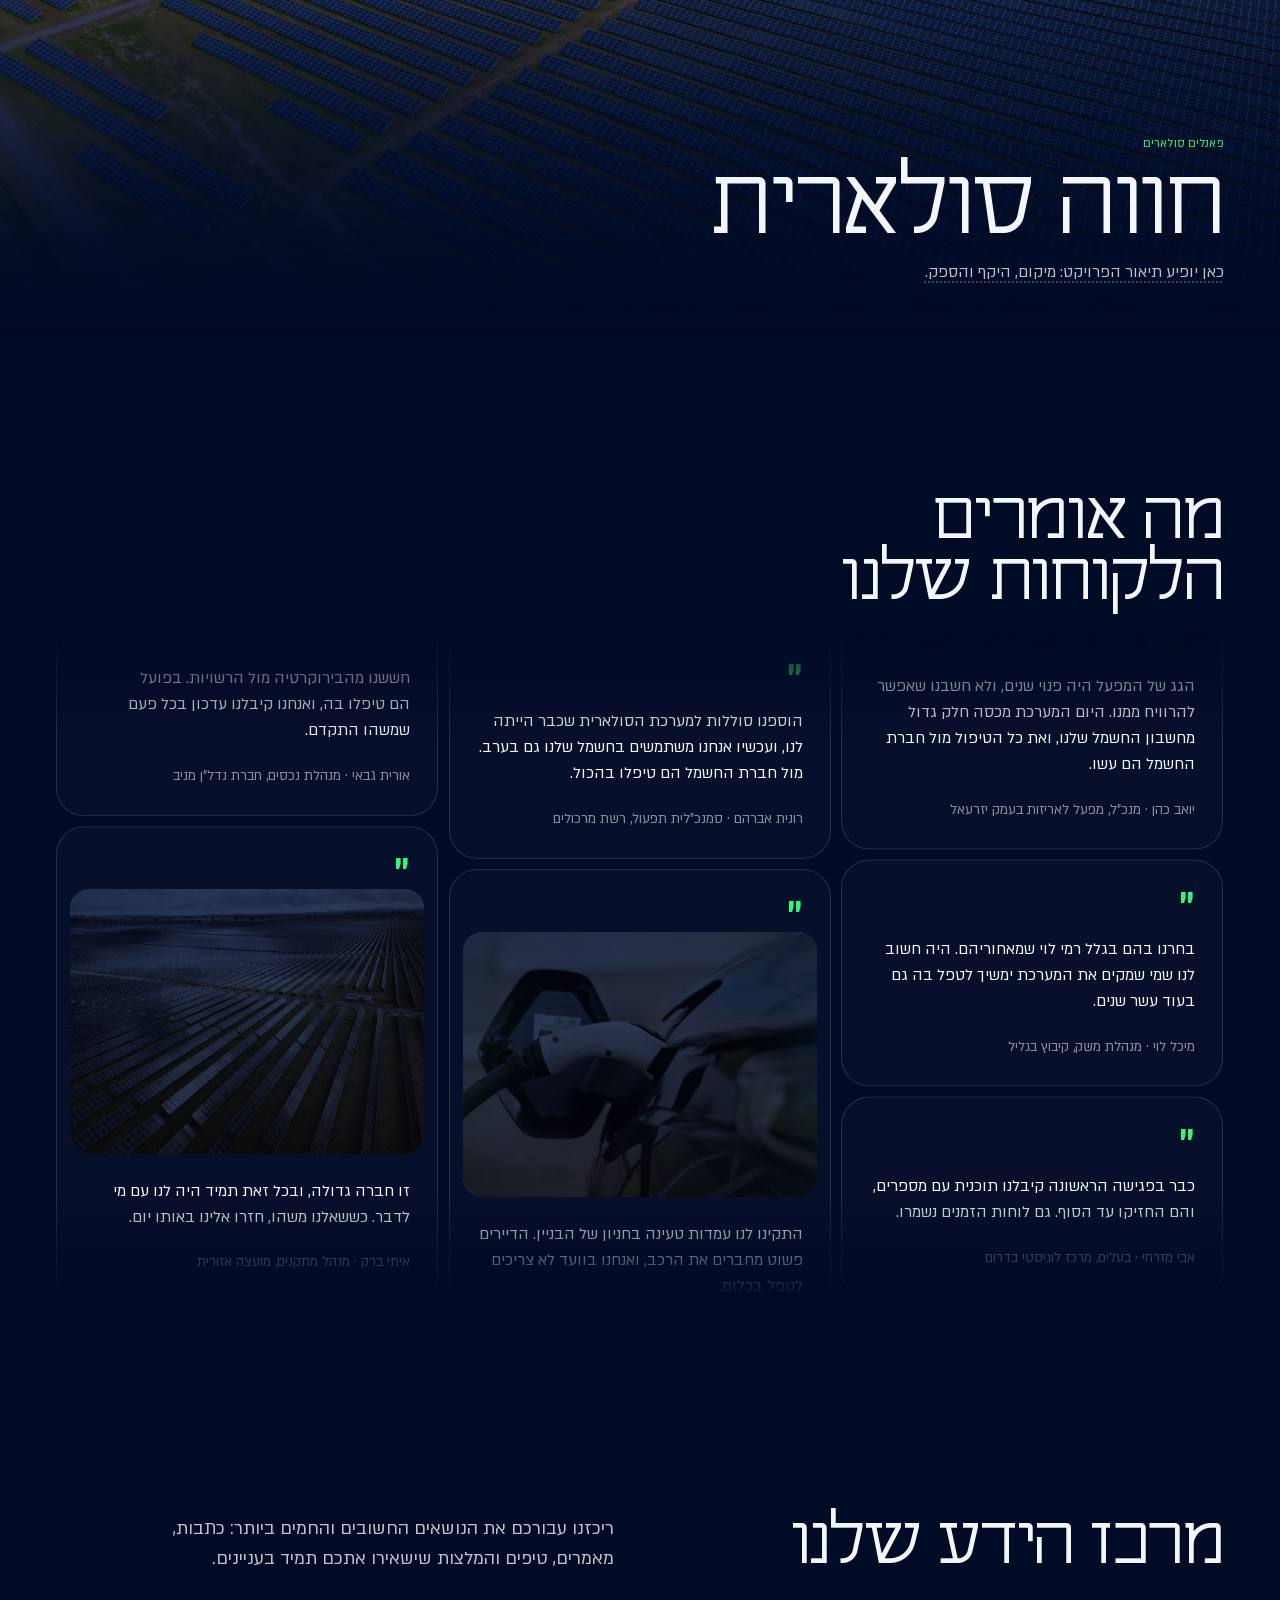
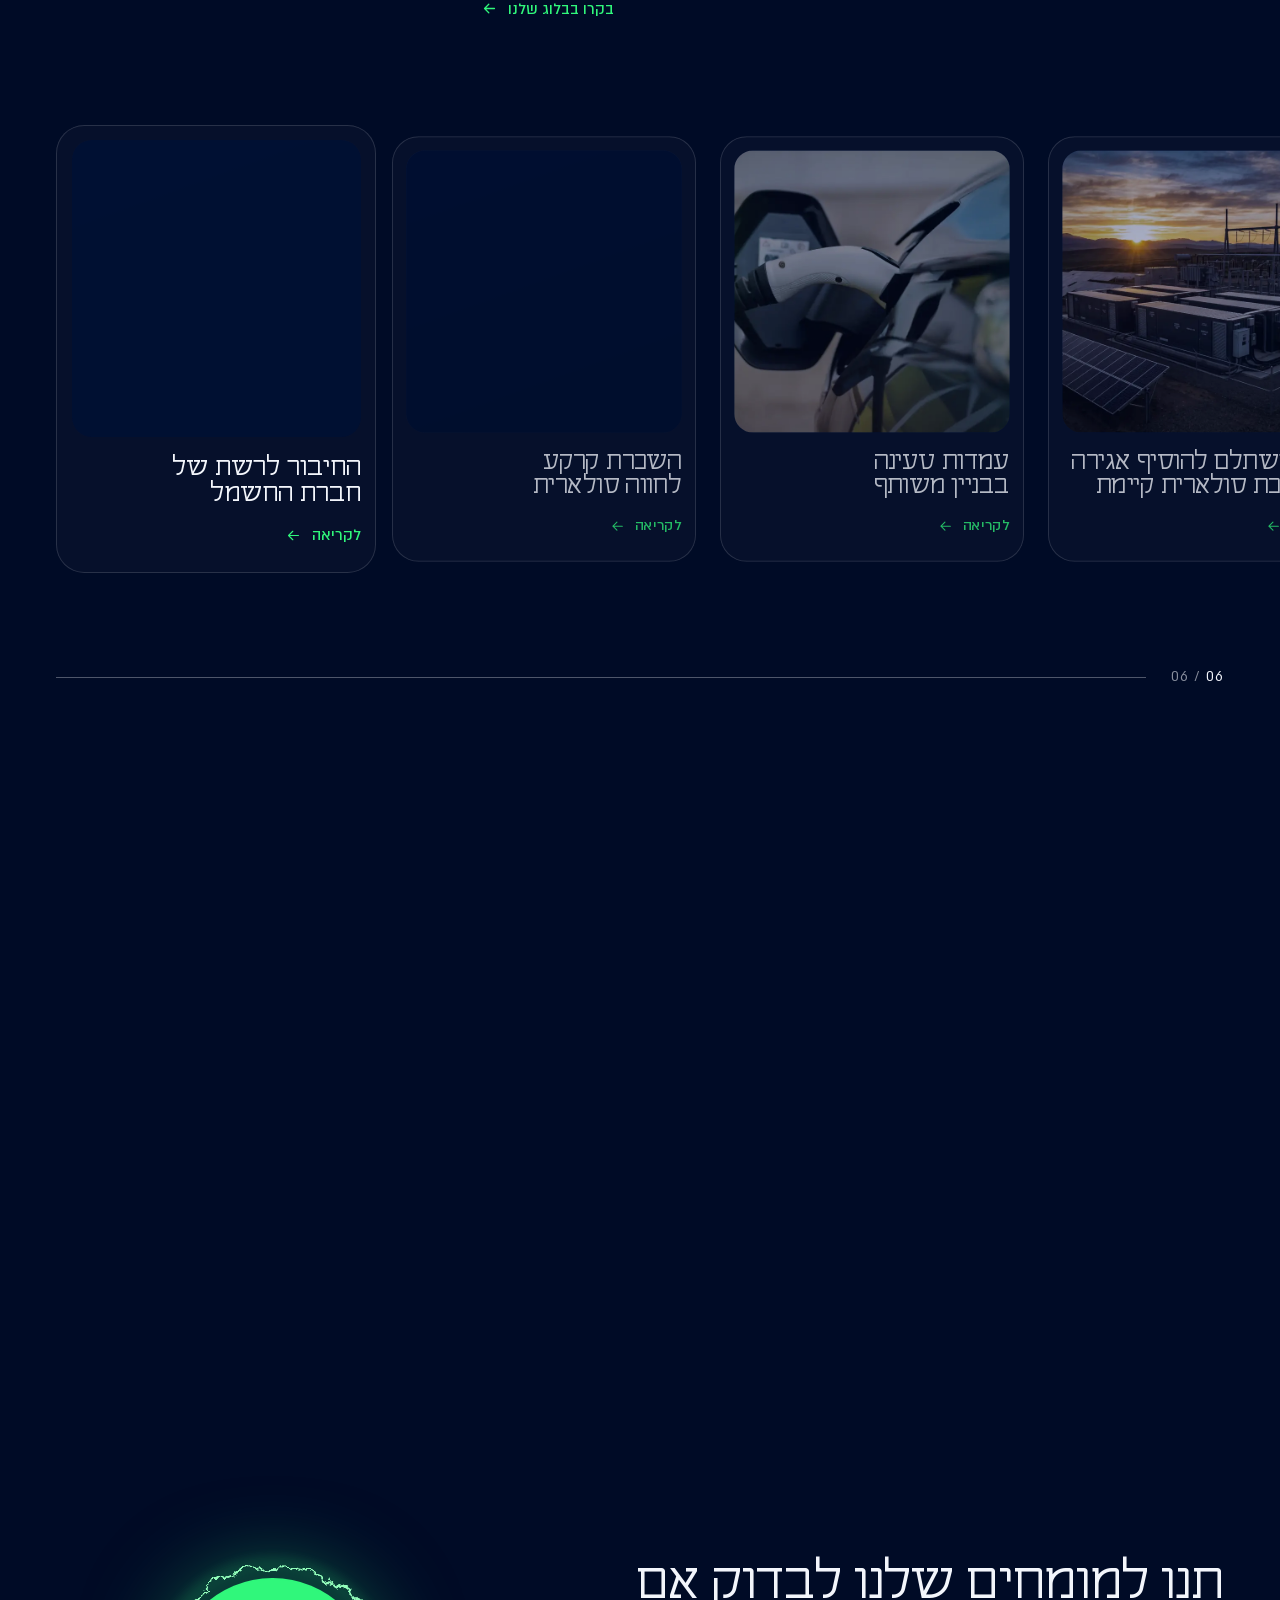
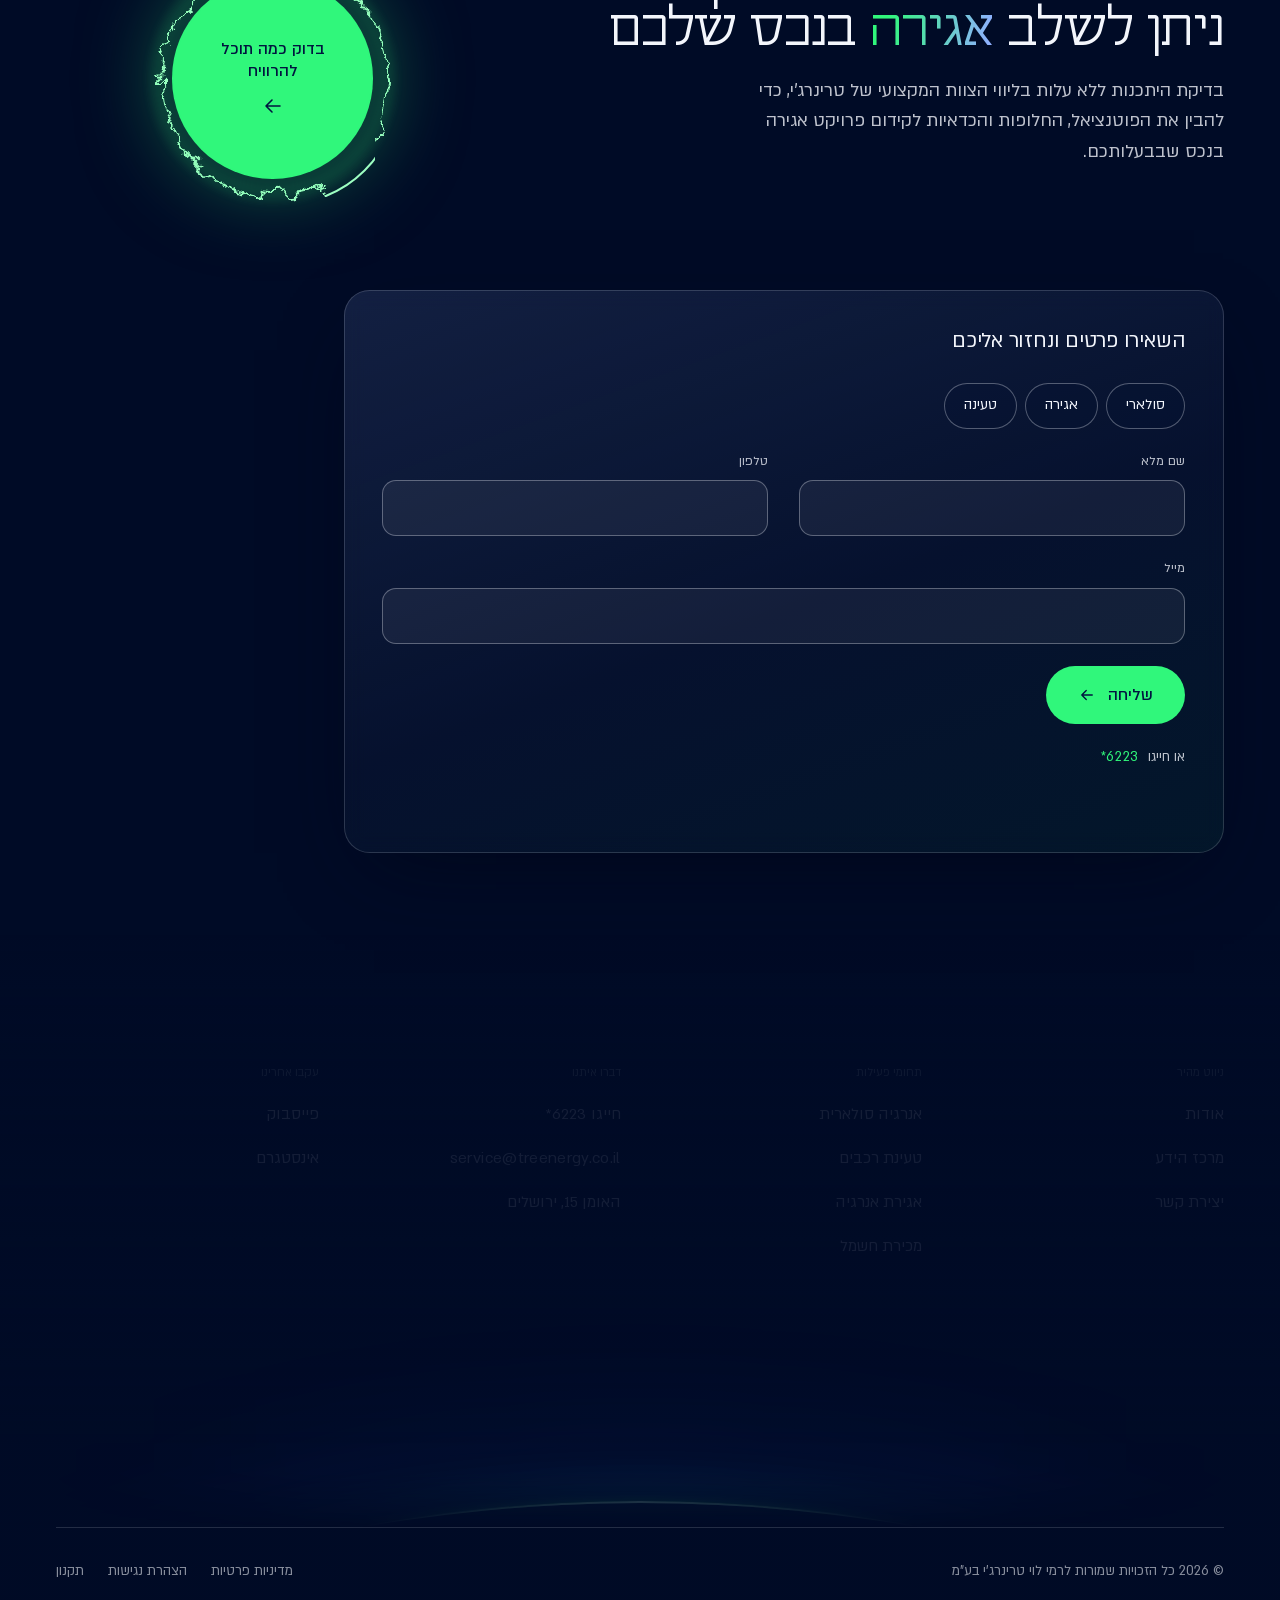
==== commit 261f4ab6: "Round 9: charging price item, storage step 03 icon, stone triangle, team order, Rami completed, inve" ====
--- a/index.html
+++ b/index.html
@@ -22,17 +22,17 @@
   if (!window.__still && matchMedia("(prefers-reduced-motion:no-preference)").matches) document.documentElement.classList.add("open-anim");
   if ("scrollRestoration" in history) history.scrollRestoration = "manual";
 </script>
-<link rel="stylesheet" href="assets/css/site.css?v=r37">
-<link rel="stylesheet" href="assets/css/scene.css?v=r37">
+<link rel="stylesheet" href="assets/css/site.css?v=r38">
+<link rel="stylesheet" href="assets/css/scene.css?v=r38">
 <link rel="preload" href="assets/img/scene/wide-on.webp" as="image" media="(min-aspect-ratio:9/10)">
 <link rel="preload" href="assets/img/scene/tall-on.webp" as="image" media="(max-aspect-ratio:9/10)">
 <!-- the page's own files carry the round (?v=), so a visitor never gets this round's code with pieces of the last one from the cache -->
-<script type="importmap">{"imports":{"./assets/js/ribbon.js":"./assets/js/ribbon.js?v=r37","./assets/js/arc-rings.js":"./assets/js/arc-rings.js?v=r37","./assets/js/sky.js":"./assets/js/sky.js?v=r37","./assets/js/scene-dom.js":"./assets/js/scene-dom.js?v=r37","./assets/js/scene-marks.js":"./assets/js/scene-marks.js?v=r37","./assets/js/scene-trail.js":"./assets/js/scene-trail.js?v=r37","./assets/js/menu-dots.js":"./assets/js/menu-dots.js?v=r37"}}</script>
+<script type="importmap">{"imports":{"./assets/js/ribbon.js":"./assets/js/ribbon.js?v=r38","./assets/js/arc-rings.js":"./assets/js/arc-rings.js?v=r38","./assets/js/sky.js":"./assets/js/sky.js?v=r38","./assets/js/scene-dom.js":"./assets/js/scene-dom.js?v=r38","./assets/js/scene-marks.js":"./assets/js/scene-marks.js?v=r38","./assets/js/scene-trail.js":"./assets/js/scene-trail.js?v=r38","./assets/js/menu-dots.js":"./assets/js/menu-dots.js?v=r38"}}</script>
 <script defer src="vendor/gsap/gsap.min.js"></script>
 <script defer src="vendor/gsap/SplitText.min.js"></script>
 <script defer src="vendor/lenis/lenis.min.js"></script>
-<script type="module" src="assets/js/site.js?v=r37"></script>
-<script type="module" src="assets/js/scene.js?v=r37"></script>
+<script type="module" src="assets/js/site.js?v=r38"></script>
+<script type="module" src="assets/js/scene.js?v=r38"></script>
 </head>
 <body>
 <!-- the living night: one field behind the whole page -->
@@ -172,7 +172,7 @@
         <svg class="orb orb-front"></svg>
         <b class="pin" style="--x:37%;--y:40%">1</b><b class="pin" style="--x:8%;--y:63%">2</b>
       </span>
-      <figcaption class="key"><span>1</span>פאנלים סולאריים<span>2</span>ממיר</figcaption>
+      <figcaption class="key"><span>1</span>פאנלים סולאריים<span>2</span>קונסטרוקציה</figcaption>
     </figure>
   </article>
 
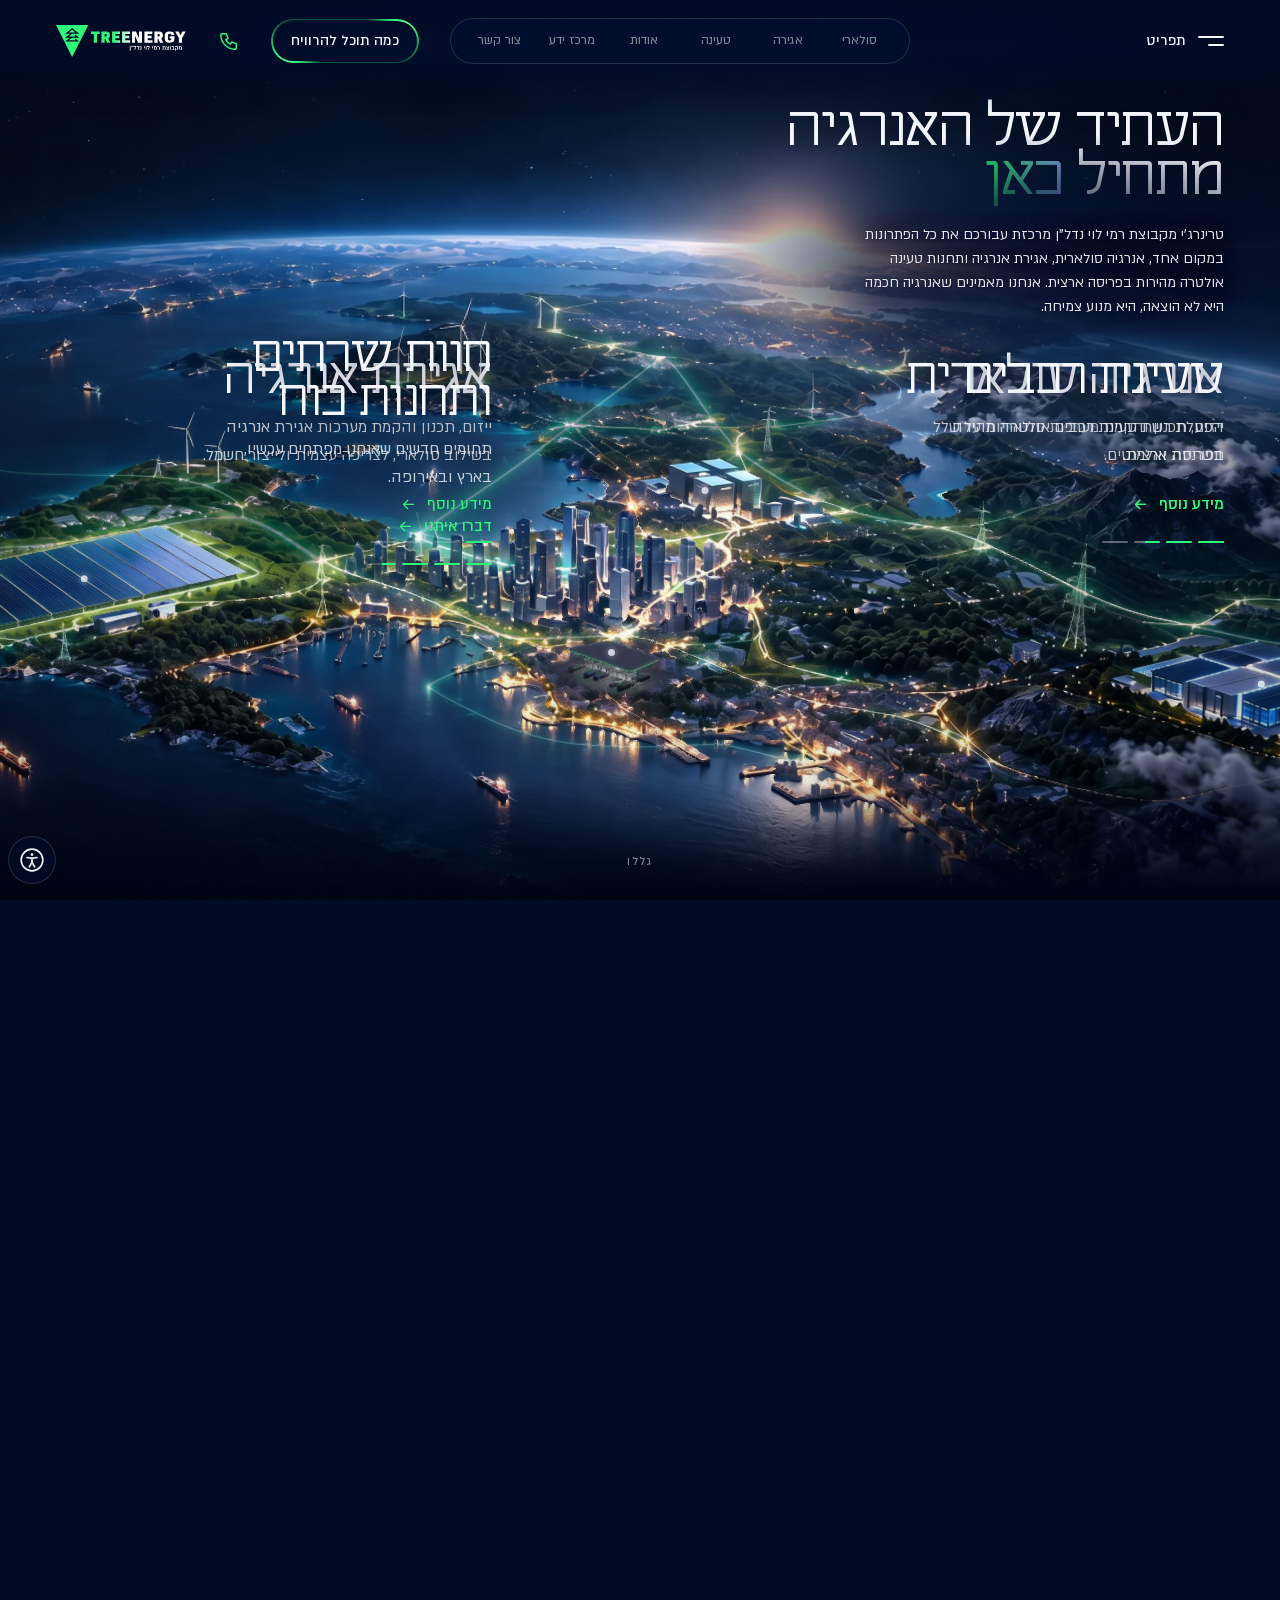
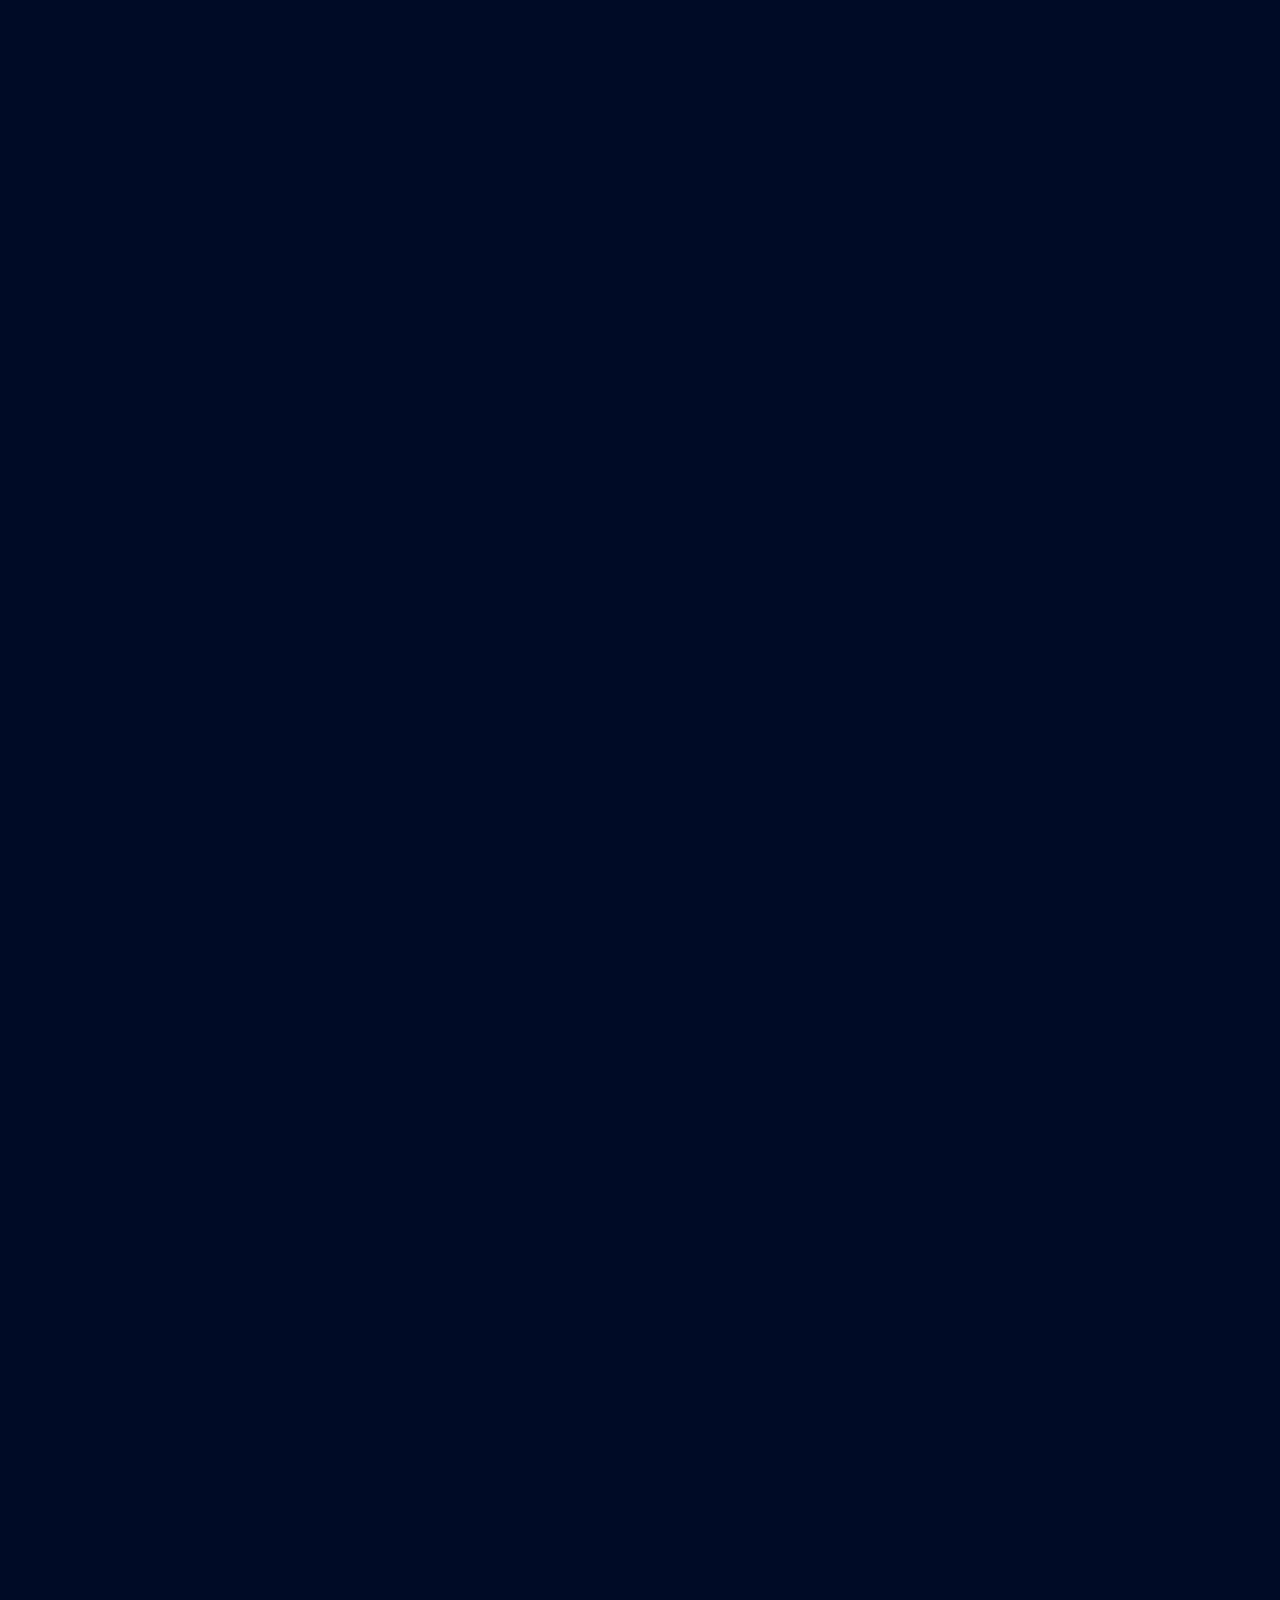
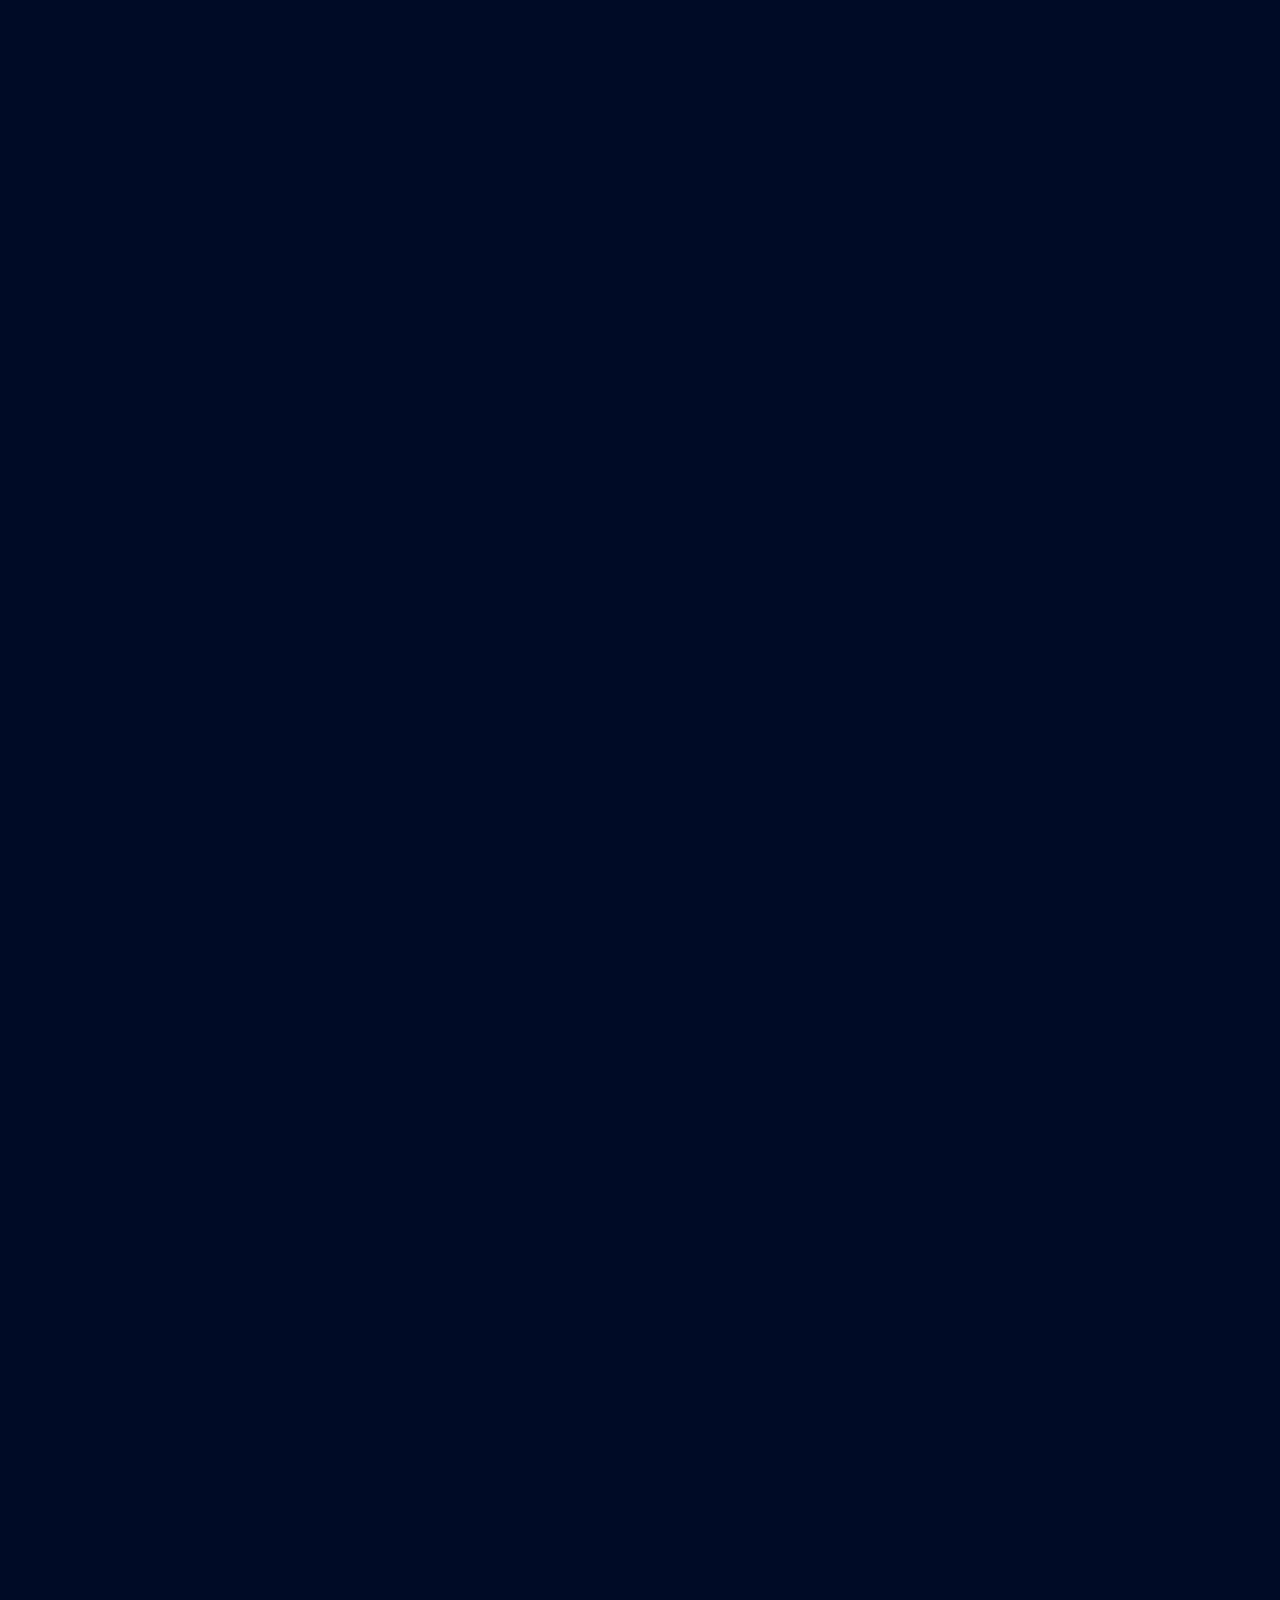
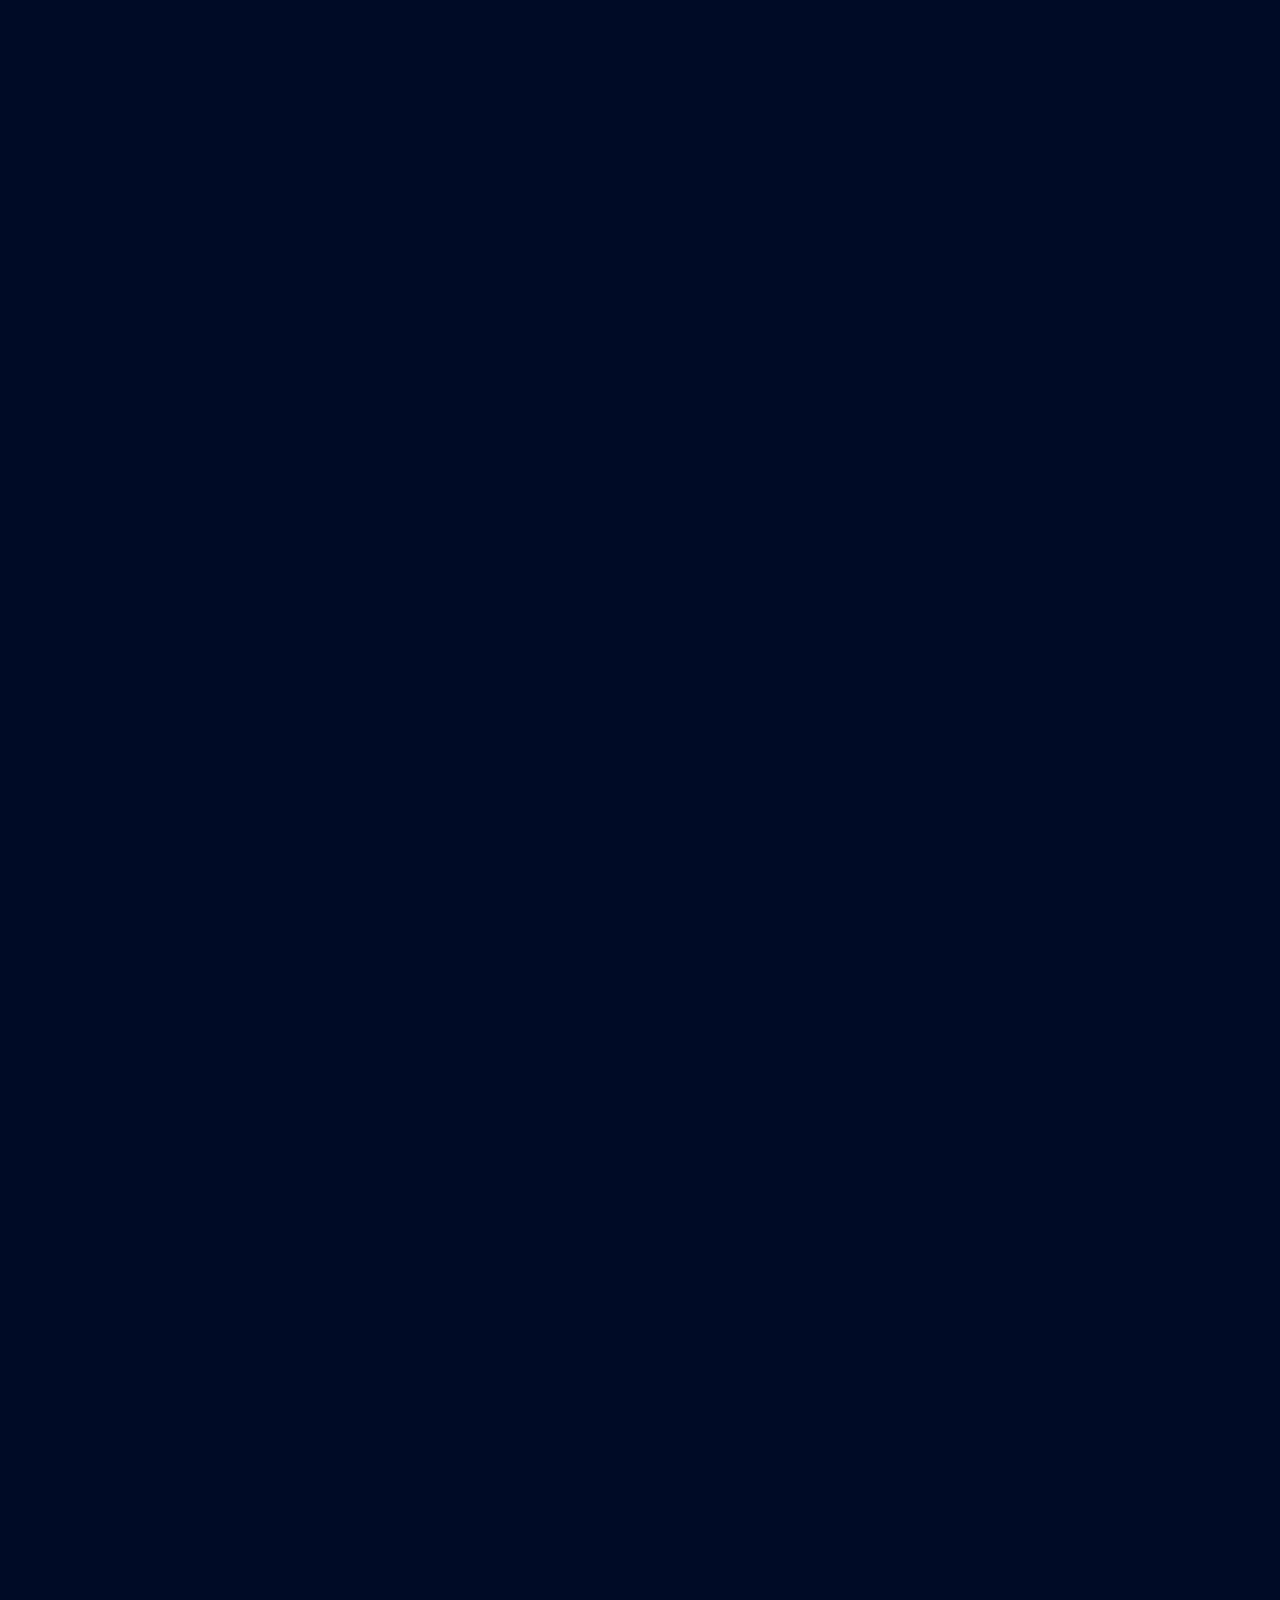
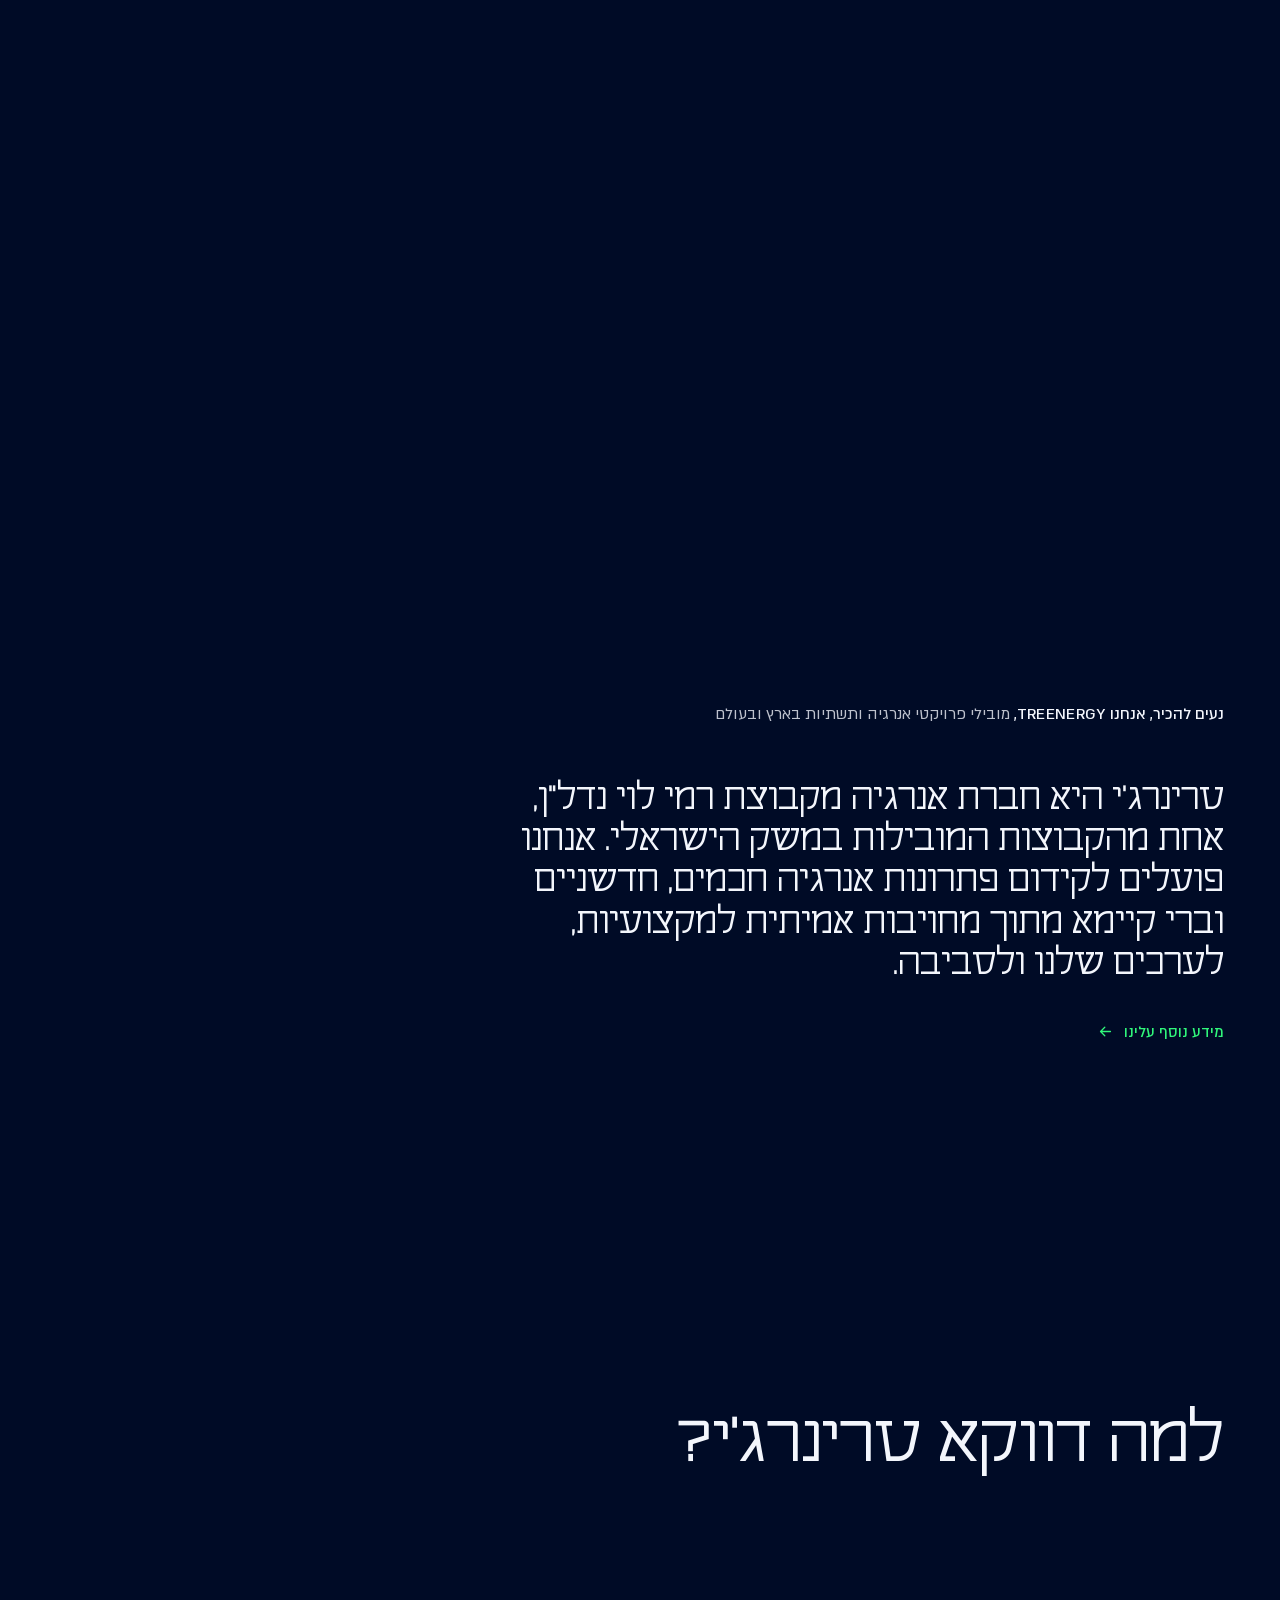
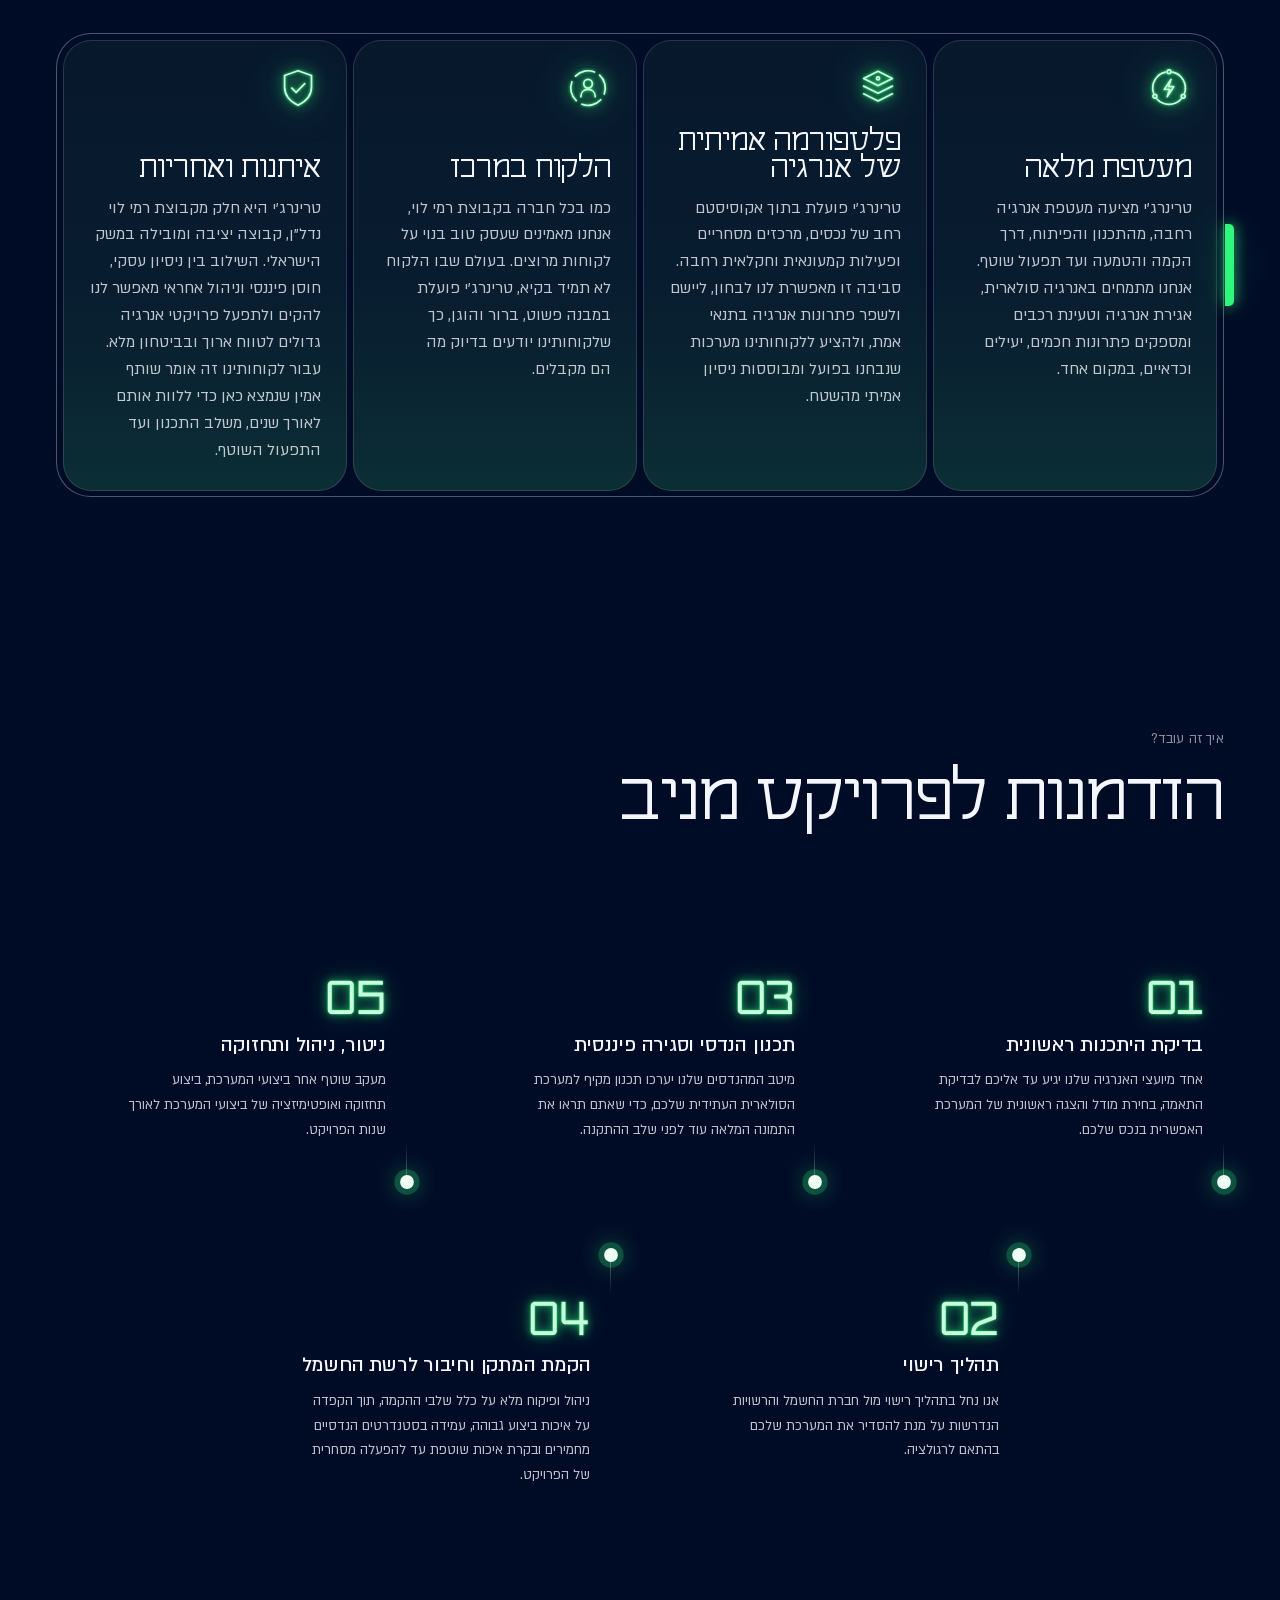
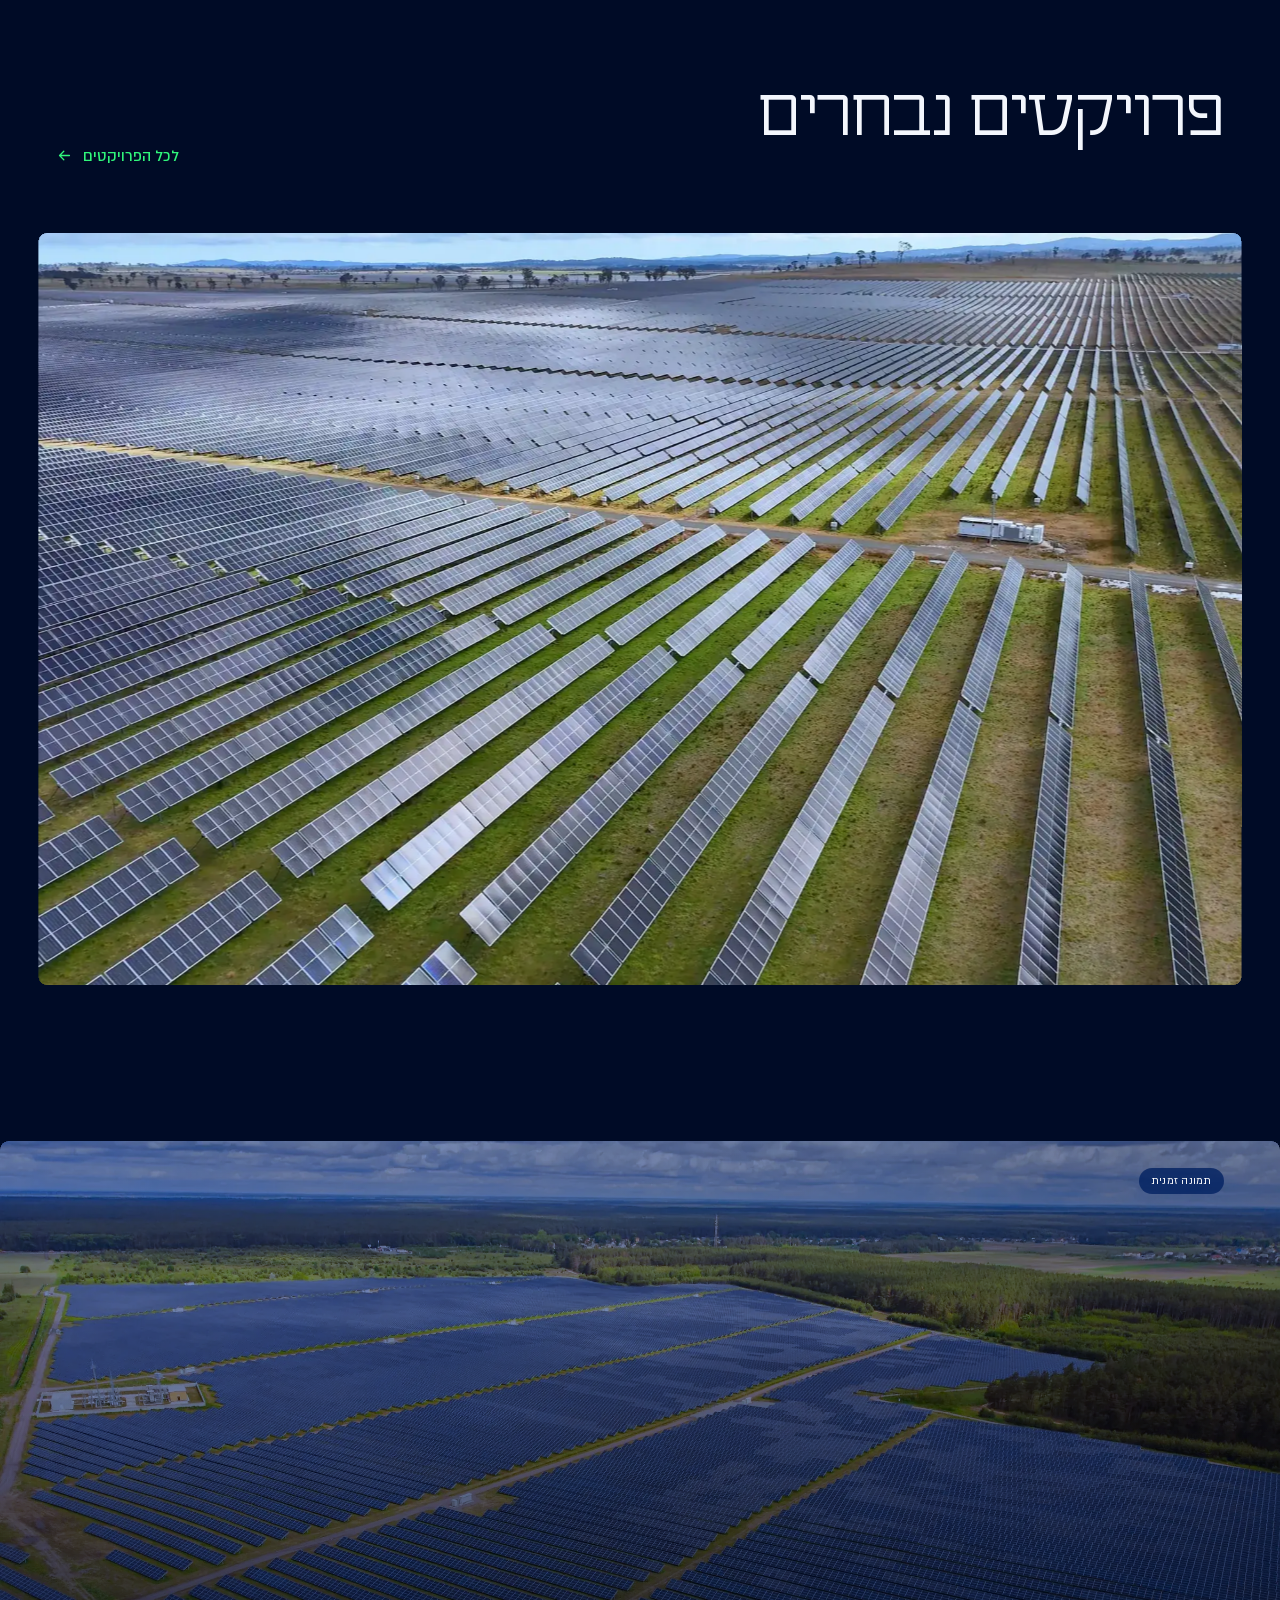
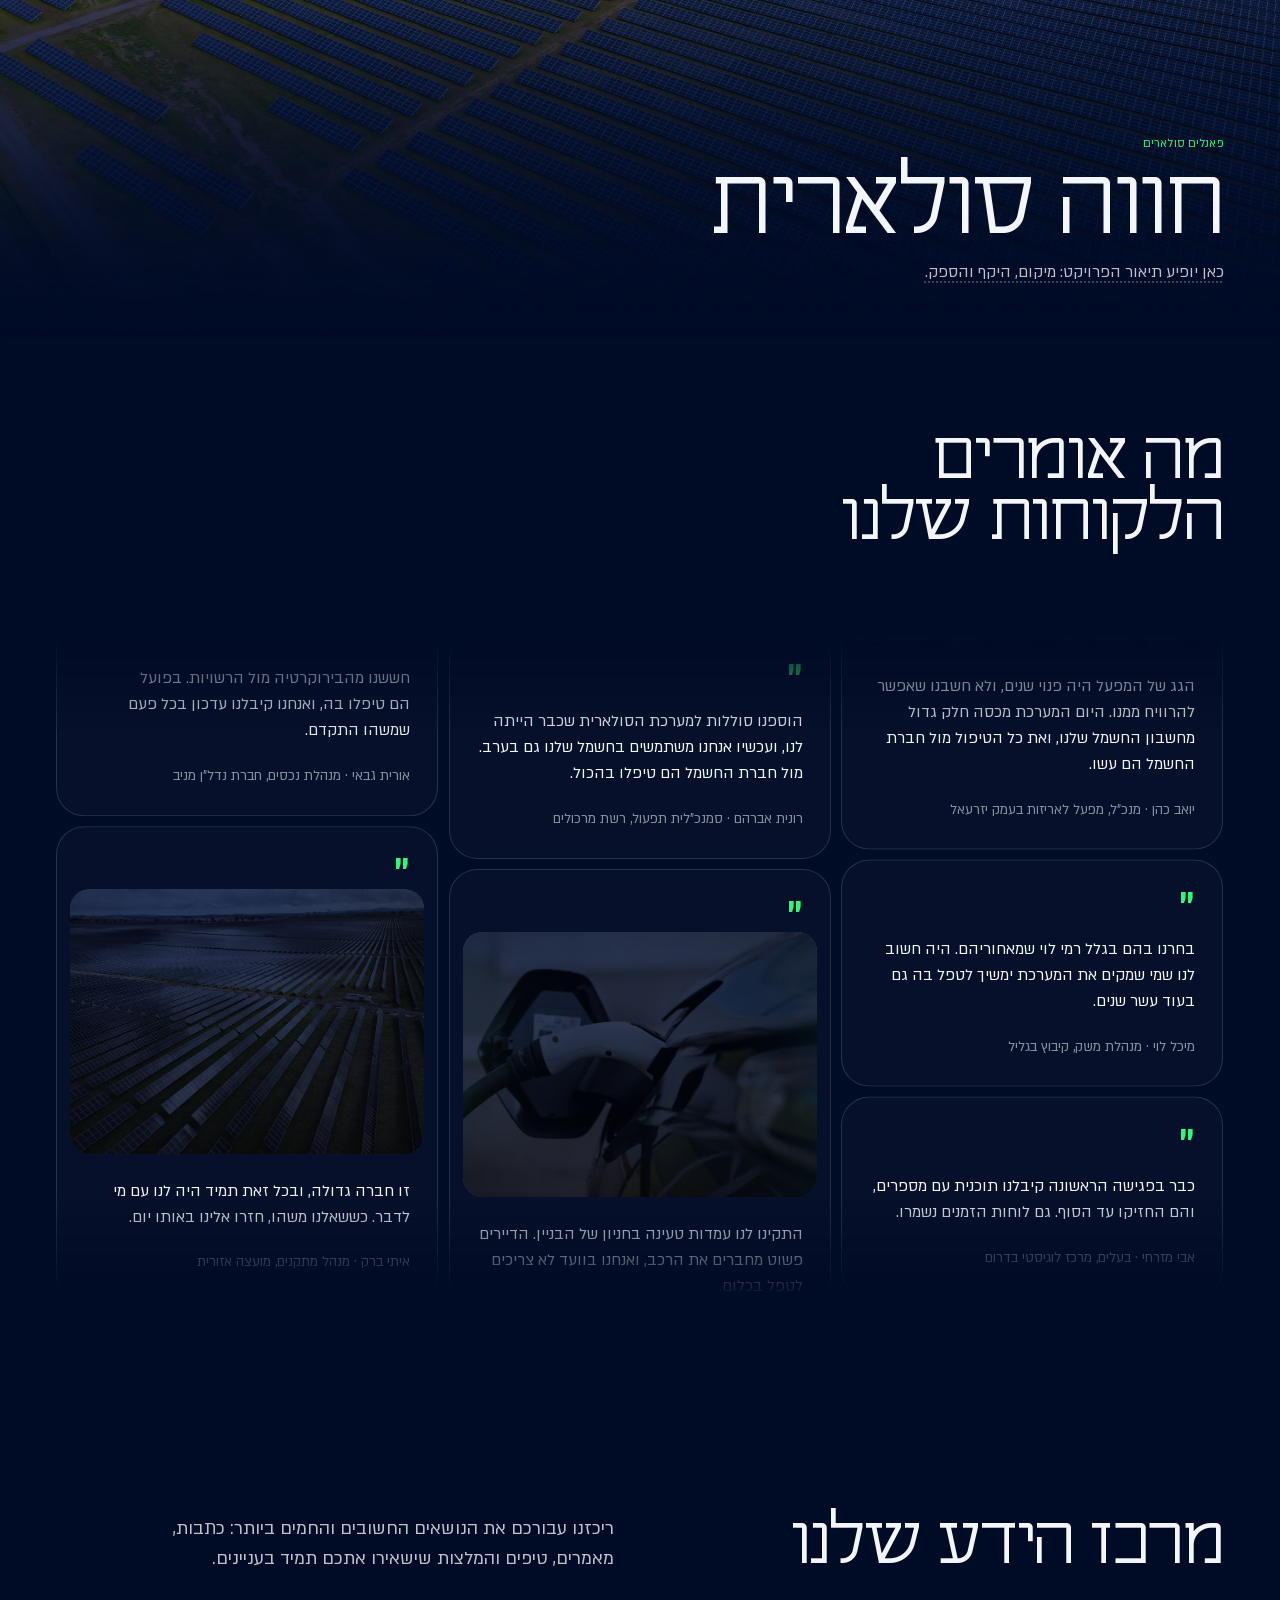
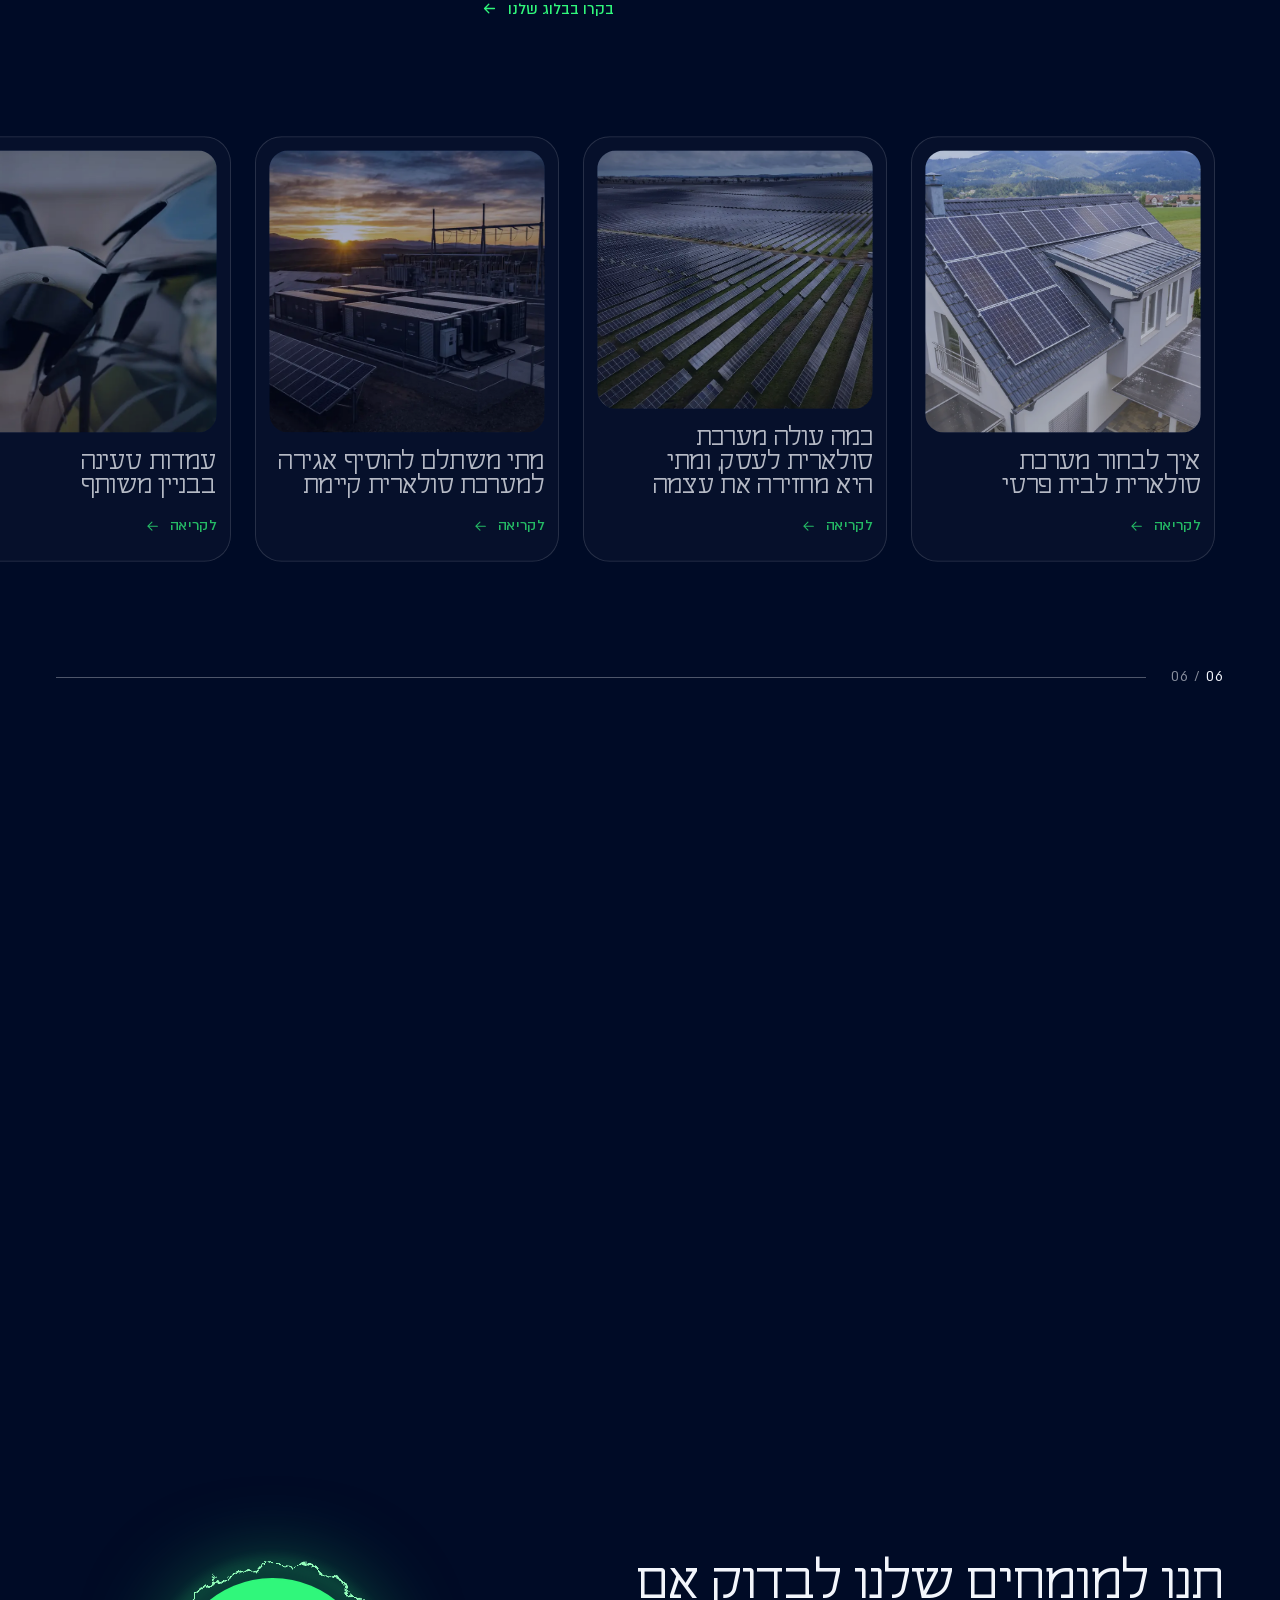
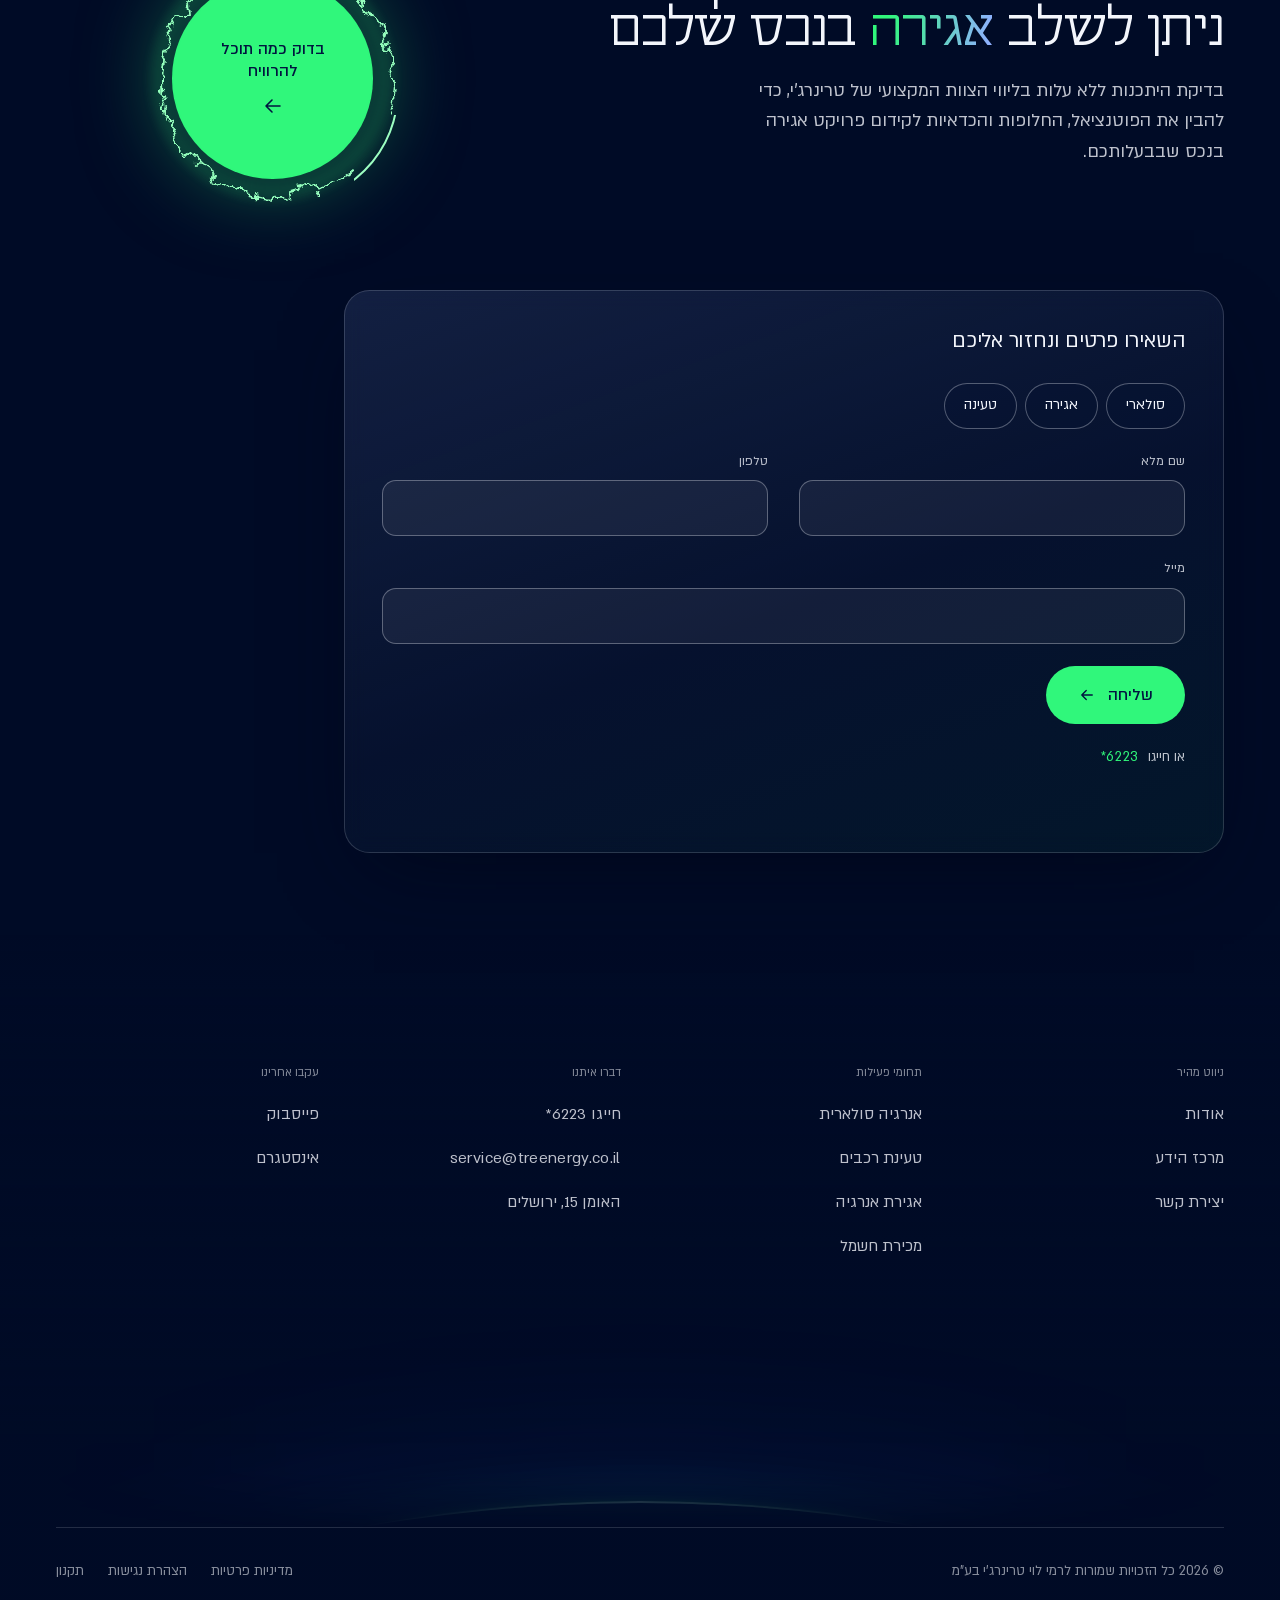
==== commit b12c4ea4: "r39: sharper city detail at the charging stop of the opening tour Co-Authored-By: Claude Opus 5.5 <n" ====
--- a/index.html
+++ b/index.html
@@ -22,17 +22,17 @@
   if (!window.__still && matchMedia("(prefers-reduced-motion:no-preference)").matches) document.documentElement.classList.add("open-anim");
   if ("scrollRestoration" in history) history.scrollRestoration = "manual";
 </script>
-<link rel="stylesheet" href="assets/css/site.css?v=r38">
-<link rel="stylesheet" href="assets/css/scene.css?v=r38">
+<link rel="stylesheet" href="assets/css/site.css?v=r39">
+<link rel="stylesheet" href="assets/css/scene.css?v=r39">
 <link rel="preload" href="assets/img/scene/wide-on.webp" as="image" media="(min-aspect-ratio:9/10)">
 <link rel="preload" href="assets/img/scene/tall-on.webp" as="image" media="(max-aspect-ratio:9/10)">
 <!-- the page's own files carry the round (?v=), so a visitor never gets this round's code with pieces of the last one from the cache -->
-<script type="importmap">{"imports":{"./assets/js/ribbon.js":"./assets/js/ribbon.js?v=r38","./assets/js/arc-rings.js":"./assets/js/arc-rings.js?v=r38","./assets/js/sky.js":"./assets/js/sky.js?v=r38","./assets/js/scene-dom.js":"./assets/js/scene-dom.js?v=r38","./assets/js/scene-marks.js":"./assets/js/scene-marks.js?v=r38","./assets/js/scene-trail.js":"./assets/js/scene-trail.js?v=r38","./assets/js/menu-dots.js":"./assets/js/menu-dots.js?v=r38"}}</script>
+<script type="importmap">{"imports":{"./assets/js/ribbon.js":"./assets/js/ribbon.js?v=r39","./assets/js/arc-rings.js":"./assets/js/arc-rings.js?v=r39","./assets/js/sky.js":"./assets/js/sky.js?v=r39","./assets/js/scene-dom.js":"./assets/js/scene-dom.js?v=r39","./assets/js/scene-marks.js":"./assets/js/scene-marks.js?v=r39","./assets/js/scene-trail.js":"./assets/js/scene-trail.js?v=r39","./assets/js/menu-dots.js":"./assets/js/menu-dots.js?v=r39"}}</script>
 <script defer src="vendor/gsap/gsap.min.js"></script>
 <script defer src="vendor/gsap/SplitText.min.js"></script>
 <script defer src="vendor/lenis/lenis.min.js"></script>
-<script type="module" src="assets/js/site.js?v=r38"></script>
-<script type="module" src="assets/js/scene.js?v=r38"></script>
+<script type="module" src="assets/js/site.js?v=r39"></script>
+<script type="module" src="assets/js/scene.js?v=r39"></script>
 </head>
 <body>
 <!-- the living night: one field behind the whole page -->
